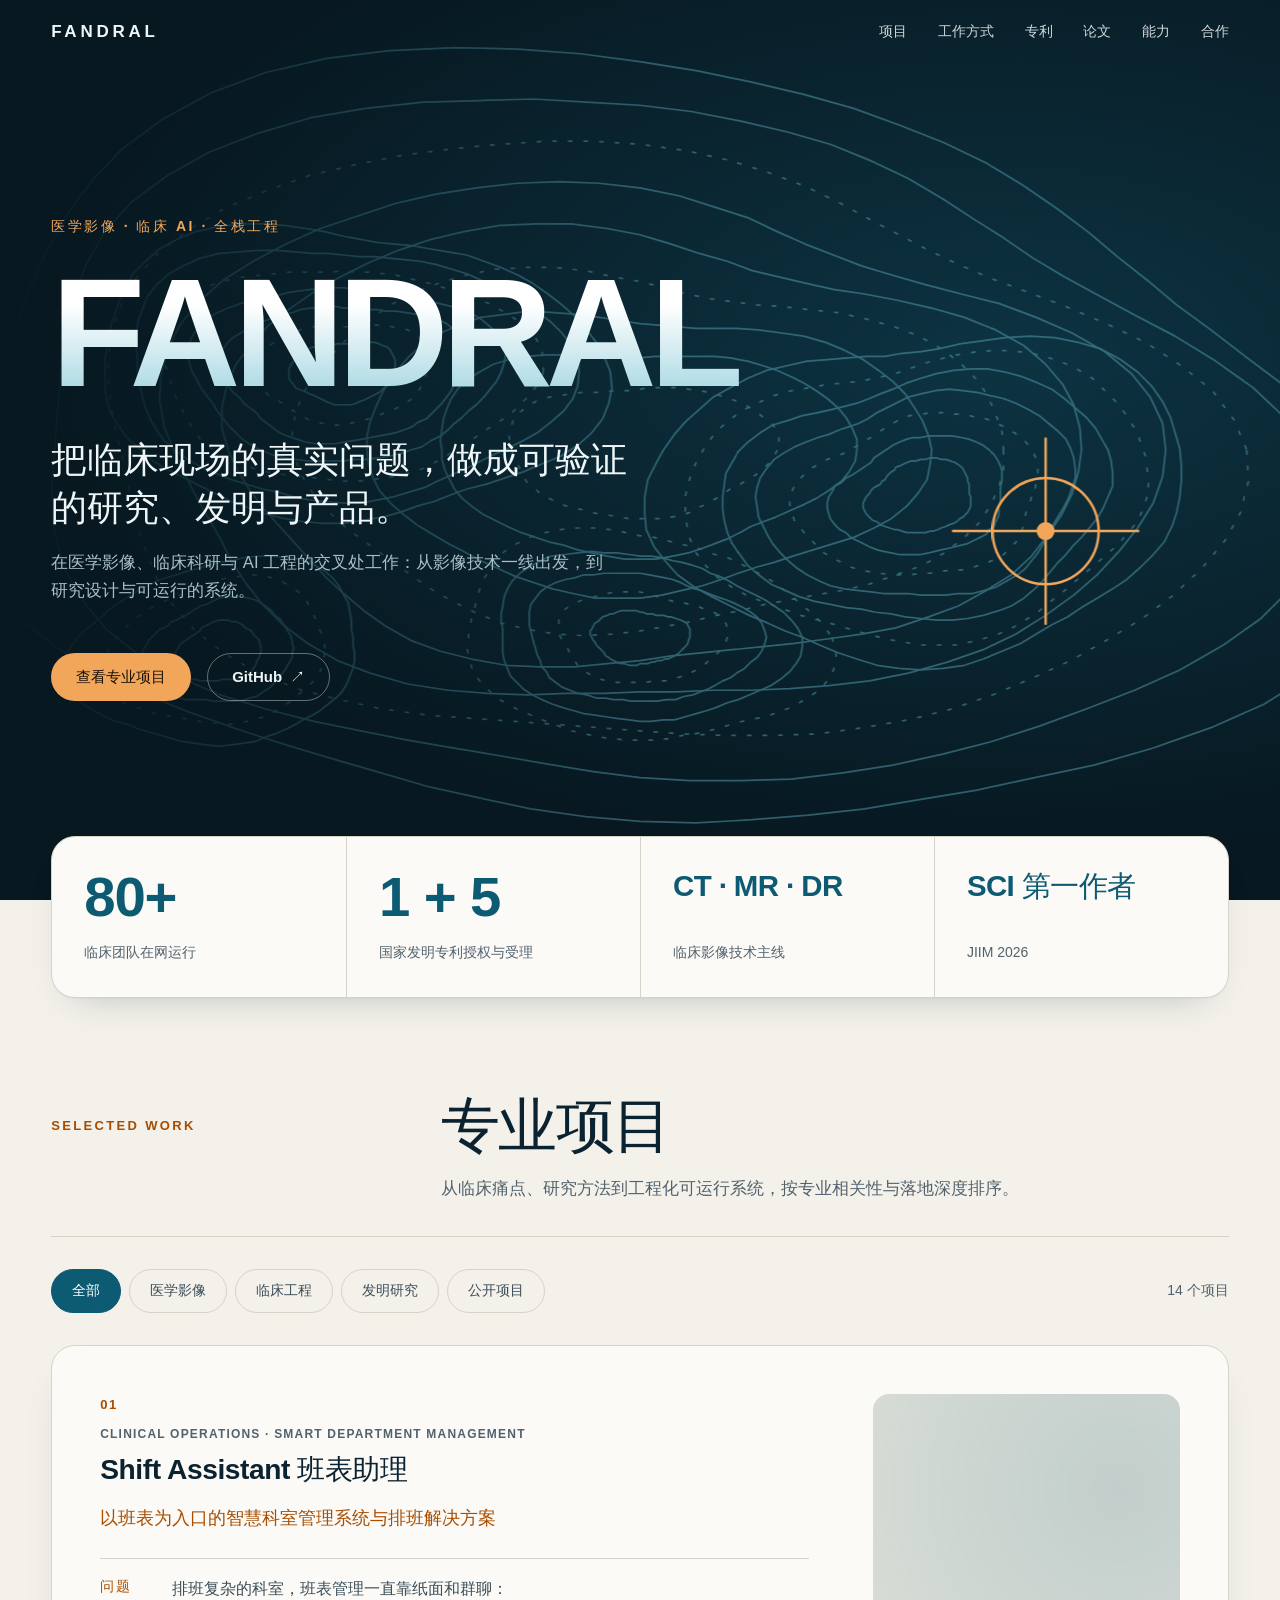
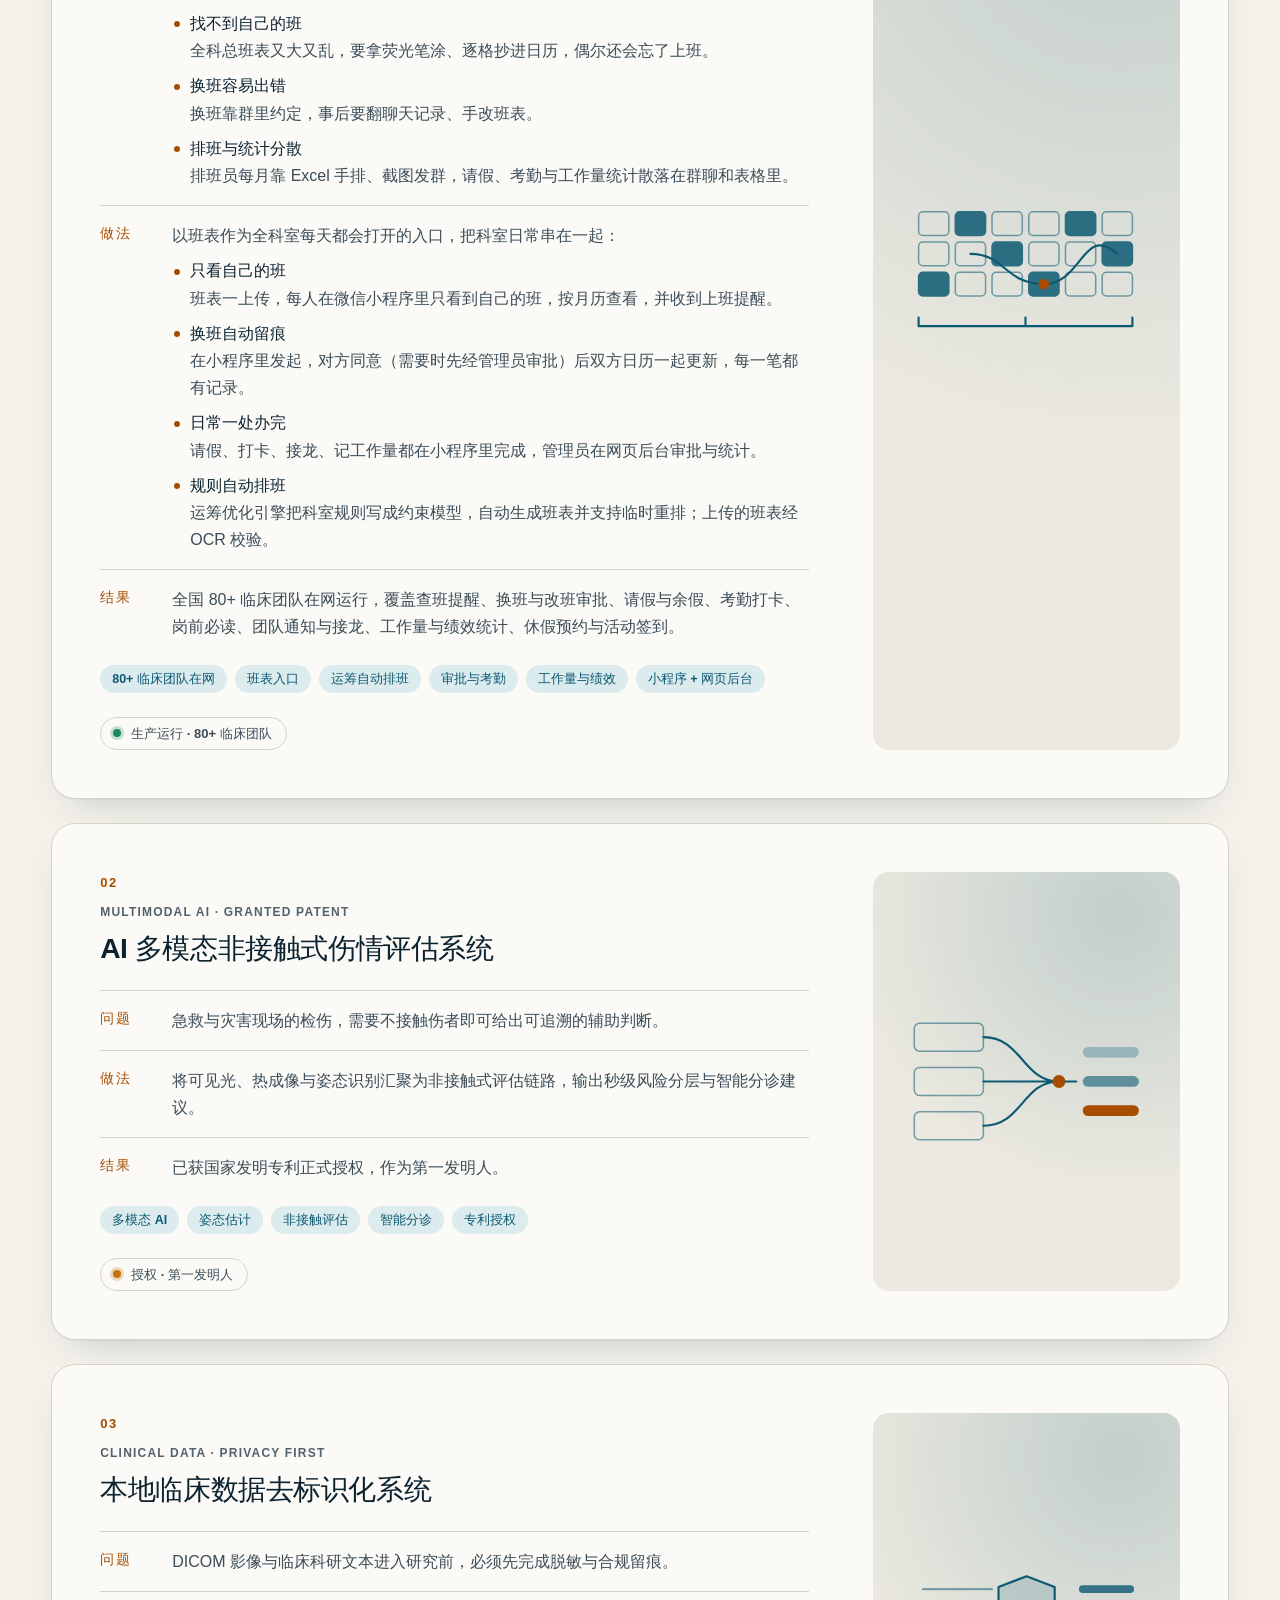
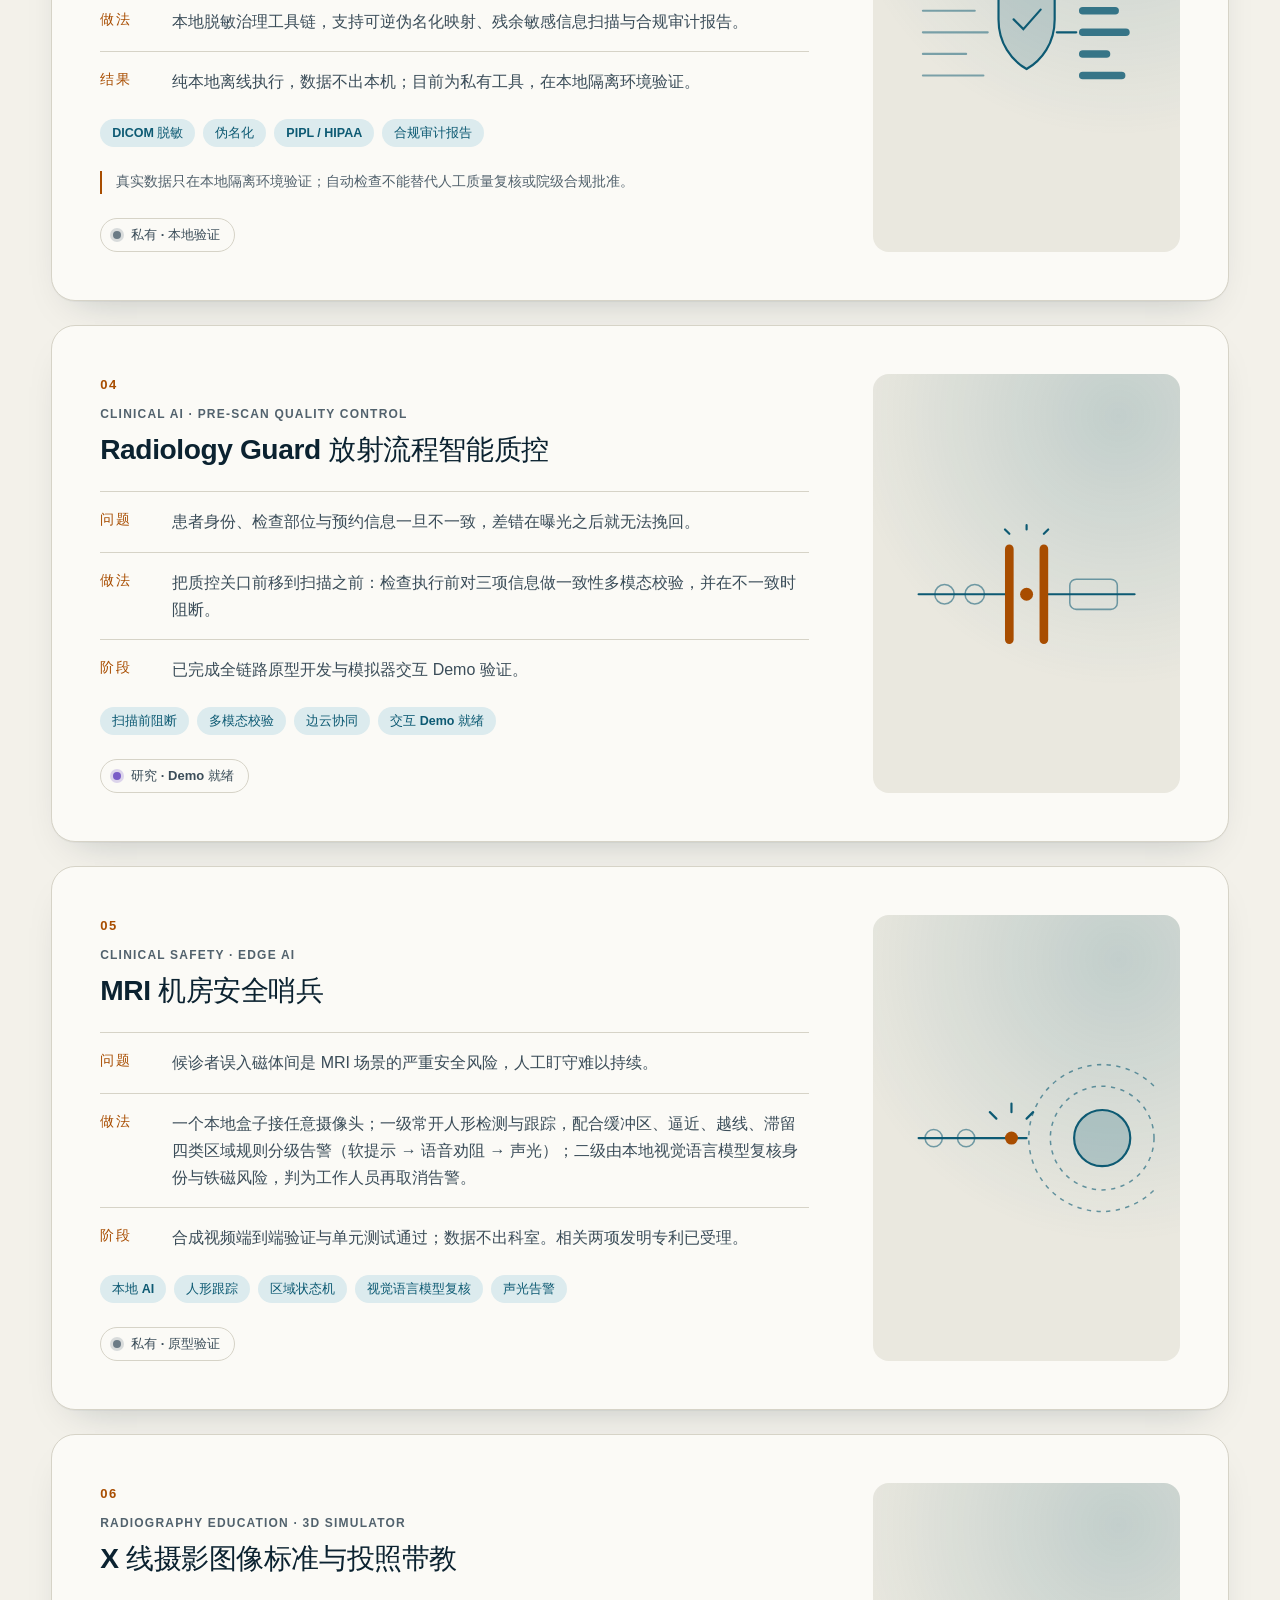
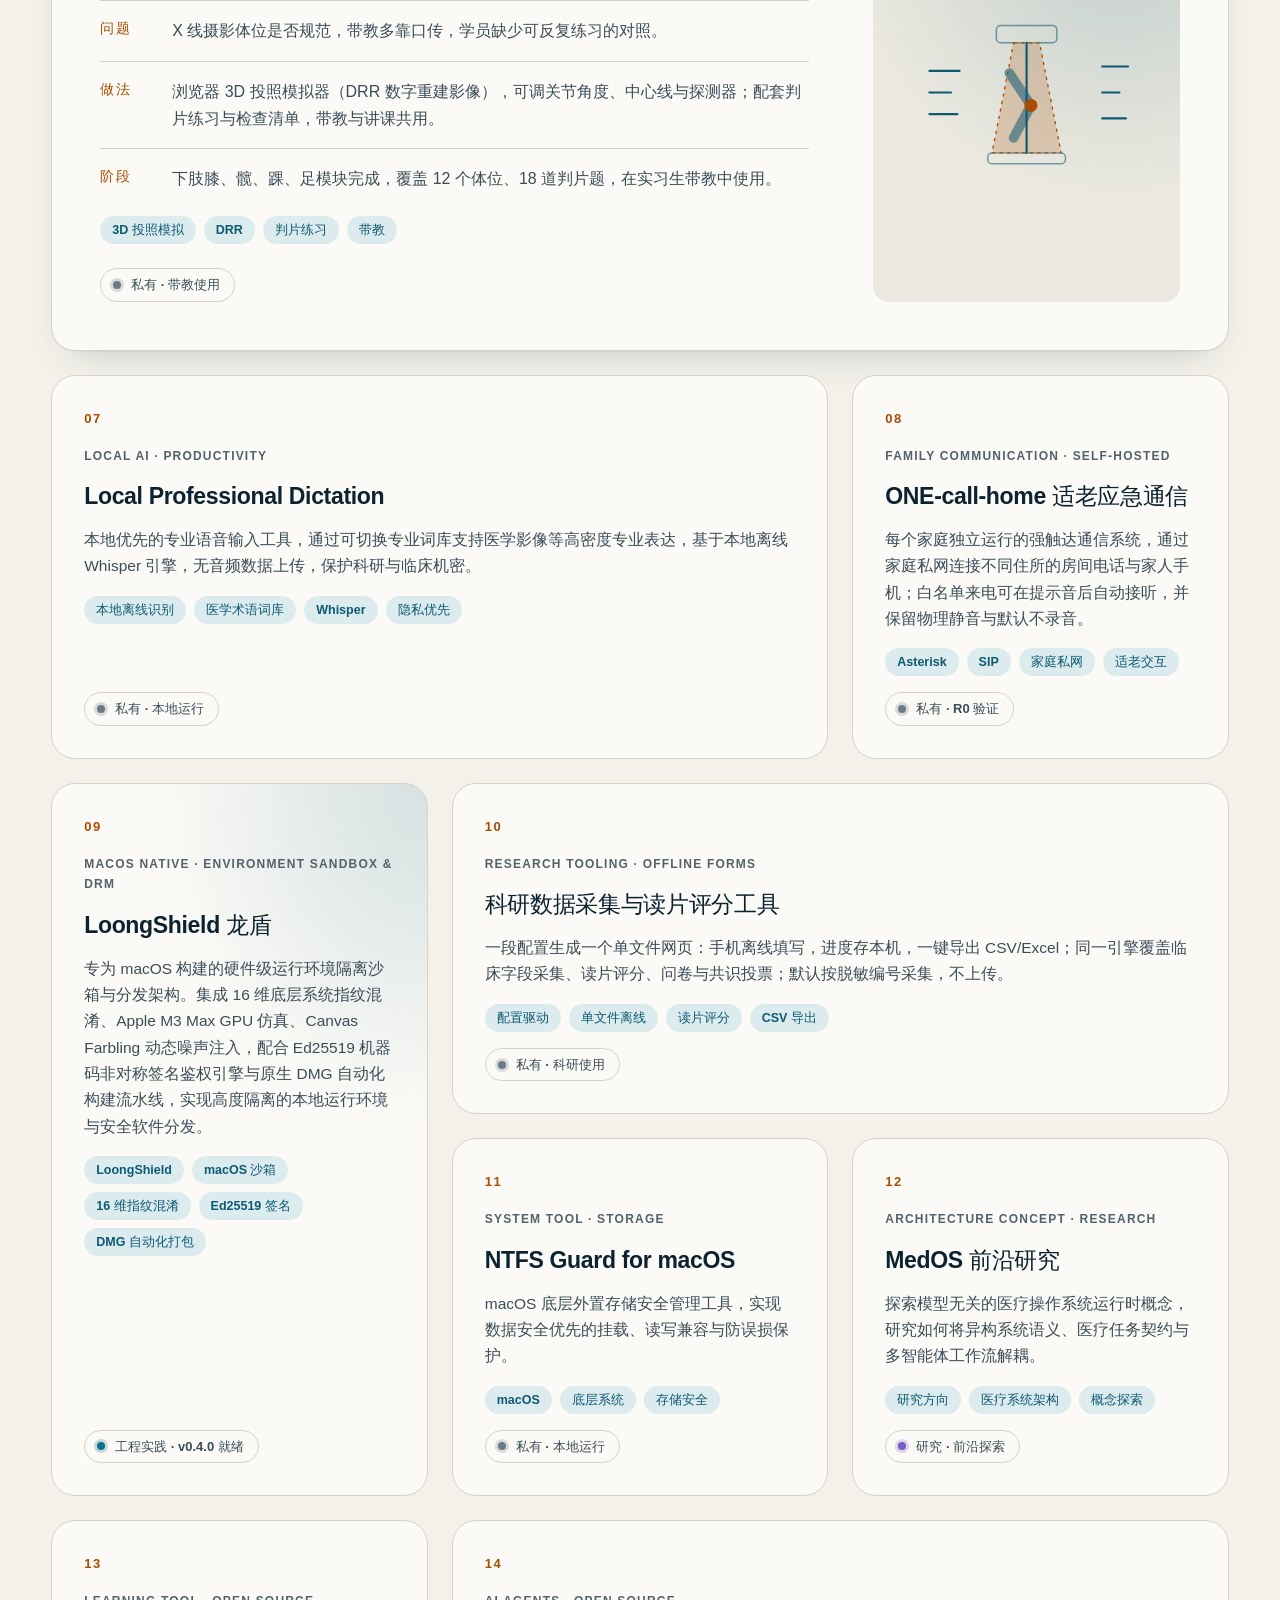
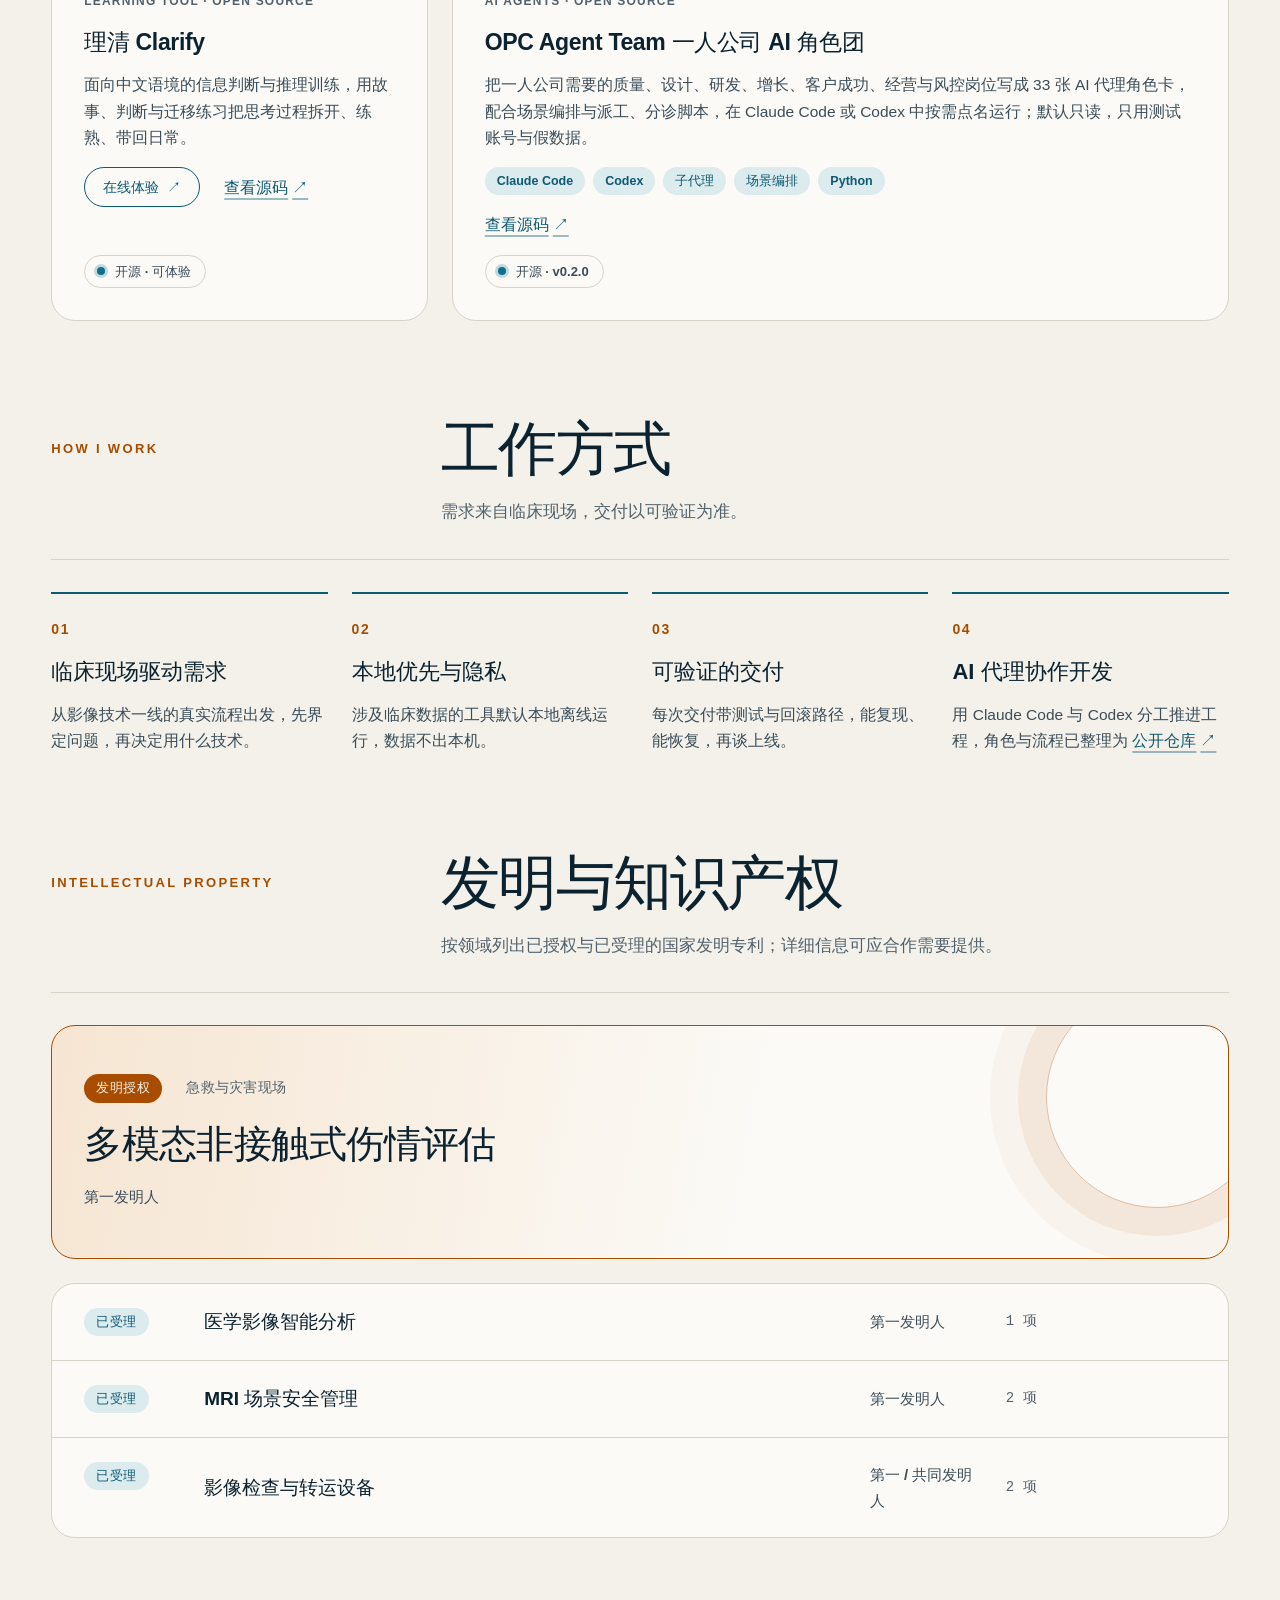
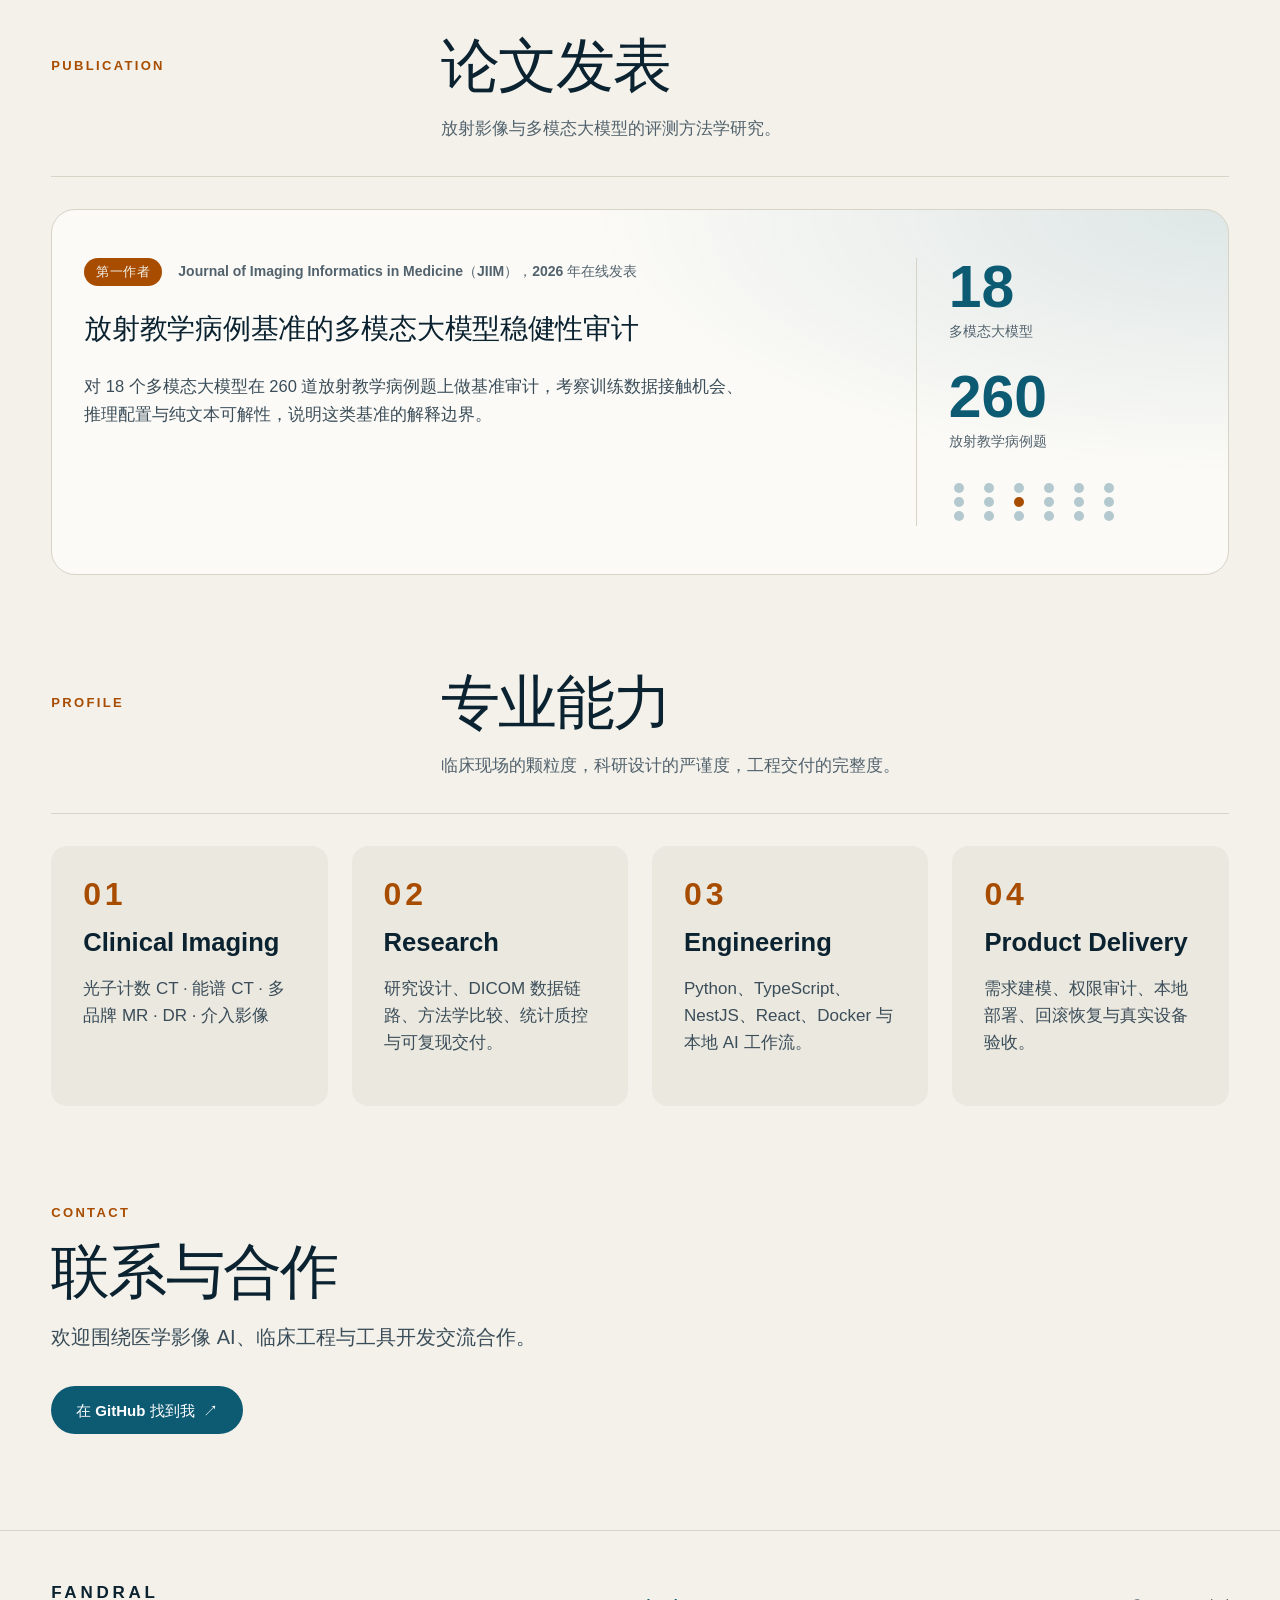
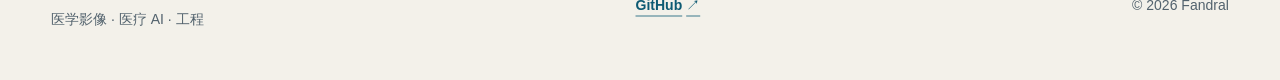
==== index.html @ 005675e4 "班表助理补上找班、换班痛点，问题与做法改为要点 Co-Authored-By: Claude Opus 5.5 <noreply@anthropic.com>" ====
<!doctype html>
<html lang="zh-CN">
  <head>
    <meta charset="UTF-8" />
    <meta name="viewport" content="width=device-width, initial-scale=1.0" />
    <meta
      name="description"
      content="Fandral 的专业履历与项目作品集，聚焦医学影像、医疗 AI、临床科研、发明专利与独立工程。"
    />
    <meta name="color-scheme" content="light dark" />
    <meta name="theme-color" content="#f3f1ea" media="(prefers-color-scheme: light)" />
    <meta name="theme-color" content="#071820" media="(prefers-color-scheme: dark)" />
    <meta property="og:title" content="FANDRAL" />
    <meta
      property="og:description"
      content="医学影像技术、医疗 AI 研究与独立开发实践。"
    />
    <meta property="og:type" content="website" />
    <meta property="og:url" content="https://fandral2008.github.io/" />
    <meta property="og:image" content="https://fandral2008.github.io/assets/og-fandral.png" />
    <meta property="og:image:alt" content="FANDRAL 专业履历，医学影像、医疗 AI 与工程" />
    <meta name="twitter:card" content="summary_large_image" />
    <meta name="twitter:image" content="https://fandral2008.github.io/assets/og-fandral.png" />
    <title>FANDRAL | 医学影像、医疗 AI 与工程</title>
    <link rel="icon" href="./assets/favicon.svg" type="image/svg+xml" />
    <link rel="stylesheet" href="./styles.css?v=20261024-r2" />
    <script src="./script.js?v=20261024-r2" defer></script>
  </head>
  <body>
    <a class="skip-link" href="#main">跳到主要内容</a>

    <header class="site-header" data-header>
      <a class="brand" href="#top" aria-label="返回首页">FANDRAL</a>
      <nav aria-label="主导航">
        <a href="#projects">项目</a>
        <a href="#method">工作方式</a>
        <a href="#patents">专利</a>
        <a href="#papers">论文</a>
        <a href="#profile">能力</a>
        <a href="#contact">合作</a>
      </nav>
    </header>

    <main id="main">
      <section class="hero" id="top" aria-labelledby="hero-title">
        <div class="hero-field" aria-hidden="true">
          <svg viewBox="0 0 1040 600" preserveAspectRatio="xMidYMid slice" focusable="false">
            <g class="contours" fill="none" stroke-linejoin="round">
<path d="M974 300 L989 324 L998 349 L999 375 L991 400 L974 423 L950 444 L920 463 L886 478 L849 491 L811 502 L773 510 L736 518 L700 524 L664 530 L628 534 L592 537 L556 539 L520 538 L485 535 L450 530 L417 523 L385 516 L354 507 L323 498 L293 489 L262 479 L231 468 L201 456 L172 442 L145 426 L123 408 L106 388 L94 366 L88 344 L88 322 L91 300 L97 279 L105 257 L113 237 L122 216 L130 194 L140 172 L152 150 L168 128 L188 107 L214 88 L245 71 L280 58 L319 49 L359 44 L401 42 L442 43 L482 46 L520 51 L557 57 L591 64 L625 72 L657 81 L687 92 L715 103 L742 116 L765 130 L787 145 L807 160 L826 176 L845 191 L864 207 L886 223 L908 240 L932 258 L954 278Z"/>
<path d="M949 300 L957 322 L959 345 L952 367 L938 388 L918 408 L894 425 L866 441 L837 454 L806 466 L776 477 L745 487 L714 495 L682 502 L650 507 L617 511 L584 512 L552 512 L520 510 L489 506 L459 501 L430 496 L400 491 L371 486 L341 480 L311 474 L280 466 L251 457 L223 445 L198 431 L178 415 L163 397 L152 378 L146 358 L143 339 L143 319 L145 300 L146 281 L148 262 L149 242 L152 222 L157 202 L165 181 L177 160 L194 141 L217 124 L244 109 L275 97 L309 87 L344 81 L381 77 L417 76 L452 75 L486 77 L520 79 L553 83 L584 89 L614 96 L642 104 L669 115 L692 126 L714 139 L734 152 L753 164 L772 177 L792 189 L814 201 L838 214 L863 227 L889 243 L913 260 L933 279Z"/>
<path d="M909 300 L910 320 L905 340 L895 358 L880 376 L862 393 L842 408 L819 422 L796 435 L772 446 L746 457 L720 466 L692 473 L663 478 L634 482 L604 483 L576 483 L547 482 L520 480 L493 478 L467 476 L440 474 L412 472 L384 470 L355 466 L327 460 L300 453 L275 443 L253 430 L235 416 L221 400 L211 384 L204 367 L198 350 L194 333 L191 317 L187 300 L183 283 L180 265 L179 247 L181 228 L186 210 L196 191 L211 174 L230 159 L254 145 L280 134 L308 124 L338 117 L368 111 L399 107 L430 104 L460 102 L490 102 L520 104 L549 108 L576 114 L602 122 L626 131 L647 141 L667 152 L686 162 L705 172 L724 181 L745 190 L769 199 L793 208 L819 219 L844 231 L867 246 L887 262 L901 281Z"/>
<path d="M857 300 L855 317 L849 334 L839 350 L827 365 L813 380 L798 393 L780 406 L761 418 L740 428 L717 436 L692 443 L667 448 L641 451 L616 453 L591 454 L567 454 L543 455 L520 455 L497 456 L473 456 L448 457 L422 456 L397 454 L371 450 L347 443 L326 435 L307 424 L291 412 L278 399 L267 385 L258 371 L251 357 L243 343 L235 329 L228 315 L221 300 L215 285 L212 268 L213 252 L217 236 L225 220 L237 205 L253 191 L272 179 L293 168 L315 158 L339 150 L363 142 L389 136 L415 132 L441 129 L468 128 L494 129 L520 132 L545 137 L567 144 L589 151 L608 160 L626 168 L644 175 L662 182 L682 188 L703 194 L726 200 L750 206 L774 215 L797 225 L818 237 L835 251 L847 266 L855 283Z"/>
<path d="M803 300 L801 314 L797 328 L790 342 L781 355 L771 368 L758 380 L742 390 L724 400 L705 407 L684 414 L662 418 L641 421 L619 424 L599 426 L579 428 L559 430 L540 432 L520 435 L499 437 L478 439 L456 439 L434 438 L412 434 L392 429 L373 422 L357 413 L343 403 L330 392 L319 382 L309 371 L299 360 L289 349 L279 338 L270 326 L262 313 L256 300 L252 286 L252 273 L255 259 L261 245 L271 232 L282 220 L296 209 L312 198 L328 189 L346 180 L365 172 L386 165 L407 160 L430 156 L453 155 L476 155 L499 158 L520 162 L540 168 L558 174 L576 179 L592 185 L609 189 L626 193 L644 197 L664 200 L685 204 L707 209 L728 215 L748 223 L766 233 L780 245 L791 258 L798 271 L802 286Z"/>
<path d="M753 300 L753 312 L750 324 L745 335 L738 346 L728 356 L715 366 L701 374 L684 380 L667 386 L650 390 L632 393 L616 396 L600 399 L584 403 L569 406 L553 410 L537 413 L520 416 L502 418 L484 419 L466 418 L448 415 L431 411 L416 405 L402 398 L389 391 L377 383 L366 375 L355 367 L344 359 L333 351 L323 342 L314 332 L306 322 L301 311 L297 300 L297 289 L299 277 L303 266 L309 255 L317 245 L326 235 L336 225 L347 216 L360 207 L375 199 L391 193 L408 188 L427 184 L447 183 L466 183 L485 185 L503 189 L520 192 L536 196 L550 200 L565 203 L580 205 L595 207 L611 208 L629 210 L647 212 L665 216 L683 221 L699 227 L713 235 L725 244 L735 254 L743 265 L748 277 L752 288Z"/>
<path d="M707 300 L706 309 L704 319 L698 328 L691 336 L681 344 L670 350 L657 356 L644 360 L631 364 L618 368 L606 372 L595 375 L583 379 L572 383 L560 387 L547 390 L534 393 L520 395 L506 395 L491 395 L477 392 L464 389 L452 385 L440 381 L429 376 L418 371 L407 365 L397 360 L387 354 L377 348 L368 341 L360 334 L353 326 L349 318 L346 309 L345 300 L345 291 L347 282 L350 274 L354 265 L359 256 L365 248 L372 240 L381 232 L392 225 L404 220 L418 215 L433 213 L449 211 L465 212 L480 213 L494 215 L507 217 L520 219 L532 220 L544 221 L556 222 L569 222 L582 222 L596 223 L611 225 L625 227 L639 231 L651 236 L663 242 L673 249 L682 256 L690 264 L696 273 L701 281 L705 291Z"/>
<path d="M659 300 L658 307 L654 314 L649 320 L641 326 L633 331 L625 335 L616 339 L607 343 L599 346 L591 349 L584 353 L576 357 L568 360 L560 363 L551 366 L541 368 L530 370 L520 370 L510 370 L499 368 L489 366 L480 364 L471 361 L462 359 L453 356 L444 353 L435 349 L427 345 L419 341 L412 336 L406 331 L401 325 L398 319 L395 313 L393 306 L393 300 L392 294 L393 287 L394 280 L396 274 L399 267 L403 261 L409 255 L417 250 L426 245 L436 242 L448 240 L459 239 L471 239 L482 239 L492 240 L502 240 L511 241 L520 241 L529 240 L538 240 L548 240 L558 240 L568 240 L578 241 L589 243 L599 246 L608 249 L617 253 L625 257 L633 262 L640 267 L647 273 L652 279 L656 286 L659 293Z"/>
<path d="M608 300 L606 304 L603 308 L599 312 L594 316 L589 319 L584 322 L579 324 L575 327 L571 330 L567 332 L562 335 L557 337 L552 340 L546 342 L540 343 L533 344 L527 344 L520 344 L513 344 L507 343 L501 342 L494 341 L488 340 L482 338 L476 337 L470 335 L464 332 L459 330 L455 327 L451 323 L447 320 L445 316 L443 312 L441 308 L439 304 L438 300 L437 296 L436 291 L437 287 L438 283 L440 278 L444 275 L449 271 L455 268 L462 266 L469 265 L476 264 L483 263 L490 263 L497 263 L503 262 L508 262 L514 262 L520 261 L526 260 L532 260 L538 260 L545 260 L551 261 L558 262 L564 263 L571 265 L577 267 L583 269 L589 272 L594 275 L599 279 L603 282 L607 286 L609 291 L609 295Z"/>
<path d="M501 250 L502 260 L500 270 L496 280 L489 289 L480 297 L469 304 L457 309 L445 314 L433 318 L421 322 L409 325 L398 329 L388 333 L377 336 L366 340 L355 343 L343 345 L330 347 L317 347 L305 346 L292 344 L280 341 L269 337 L258 333 L248 328 L238 323 L228 318 L218 313 L208 307 L200 300 L192 293 L186 285 L181 277 L178 268 L177 259 L177 250 L177 241 L179 232 L180 223 L183 214 L186 205 L190 196 L195 187 L203 179 L212 171 L223 165 L235 160 L249 157 L264 155 L278 155 L292 156 L306 158 L318 160 L330 163 L341 165 L352 167 L363 168 L374 169 L385 171 L397 173 L409 175 L420 179 L431 183 L442 188 L451 193 L461 200 L470 207 L478 214 L485 222 L492 231 L497 240Z"/>
<path d="M481 250 L480 259 L477 267 L471 275 L463 282 L454 289 L445 294 L435 299 L426 303 L416 308 L408 312 L399 316 L390 320 L382 324 L372 327 L362 330 L352 332 L341 334 L330 334 L319 333 L308 332 L298 330 L288 327 L278 325 L268 322 L258 319 L248 315 L239 311 L230 306 L222 300 L215 294 L210 287 L206 280 L203 273 L201 265 L199 258 L198 250 L198 242 L197 234 L197 226 L198 218 L201 210 L204 202 L210 194 L218 187 L227 182 L238 177 L250 174 L263 173 L275 172 L287 172 L299 173 L310 174 L320 174 L330 175 L340 176 L350 176 L359 177 L369 178 L379 179 L389 181 L399 184 L409 187 L418 191 L427 195 L437 200 L446 205 L454 211 L463 218 L470 225 L476 233 L480 241Z"/>
<path d="M458 250 L455 257 L450 264 L444 270 L438 276 L431 281 L423 286 L417 290 L410 295 L403 299 L397 303 L390 307 L383 311 L375 314 L366 316 L357 318 L348 319 L339 320 L330 320 L321 319 L312 318 L303 317 L294 316 L285 315 L276 313 L267 310 L259 307 L251 303 L244 298 L238 293 L234 287 L230 281 L227 275 L224 269 L221 263 L219 256 L217 250 L215 243 L213 236 L213 229 L214 222 L217 215 L222 208 L228 202 L236 198 L246 194 L256 191 L266 189 L276 188 L286 187 L295 186 L304 186 L313 186 L322 186 L330 185 L338 186 L347 186 L355 187 L364 188 L372 190 L380 192 L389 194 L397 197 L406 199 L415 203 L423 206 L432 211 L440 216 L447 222 L453 228 L457 235 L458 243Z"/>
<path d="M431 250 L428 256 L424 261 L420 266 L415 271 L410 275 L406 279 L401 283 L397 287 L392 291 L386 294 L380 298 L373 300 L367 302 L359 304 L352 305 L345 306 L337 306 L330 307 L323 307 L315 307 L307 307 L299 306 L292 305 L284 303 L277 300 L271 297 L265 293 L261 289 L256 284 L253 280 L249 275 L246 270 L243 266 L239 261 L236 255 L233 250 L231 244 L230 238 L231 232 L233 227 L237 221 L242 216 L249 212 L256 209 L264 206 L272 204 L280 202 L287 201 L295 199 L302 198 L309 197 L316 197 L323 196 L330 196 L337 197 L344 197 L351 198 L358 199 L365 201 L372 202 L379 203 L387 205 L395 207 L403 209 L411 212 L418 216 L424 221 L429 226 L432 232 L434 238 L433 244Z"/>
<path d="M406 250 L404 254 L401 258 L399 262 L396 266 L393 270 L390 273 L387 276 L383 280 L378 282 L374 285 L369 287 L363 289 L358 290 L353 291 L347 292 L342 293 L336 294 L330 295 L324 296 L318 296 L312 296 L306 295 L300 293 L294 291 L289 289 L285 286 L281 283 L277 280 L274 276 L270 273 L266 270 L263 266 L259 263 L256 259 L253 254 L251 250 L250 245 L251 241 L252 236 L255 232 L259 228 L264 225 L269 222 L274 219 L280 217 L286 215 L291 213 L297 212 L302 210 L308 209 L313 209 L319 208 L325 208 L330 209 L335 209 L341 209 L346 210 L352 210 L357 211 L364 211 L370 212 L377 213 L384 214 L390 216 L396 219 L401 223 L405 227 L407 231 L409 236 L409 241 L408 245Z"/>
<path d="M383 250 L382 253 L381 256 L380 259 L378 262 L376 264 L374 267 L371 269 L368 271 L364 273 L361 275 L357 276 L354 277 L350 279 L346 280 L342 281 L338 282 L334 283 L330 284 L326 284 L321 284 L317 283 L312 282 L308 281 L305 279 L301 277 L298 275 L295 273 L292 271 L289 269 L286 267 L282 265 L279 262 L277 260 L274 257 L273 253 L272 250 L272 247 L273 243 L275 240 L278 237 L281 235 L284 232 L287 230 L291 228 L294 226 L298 225 L302 223 L306 222 L310 221 L314 221 L318 221 L322 221 L326 221 L330 221 L334 221 L338 221 L342 221 L346 220 L351 220 L356 220 L361 221 L366 222 L371 223 L375 225 L378 227 L381 230 L383 233 L384 237 L385 240 L385 244 L384 247Z"/>
<path d="M363 250 L362 252 L362 254 L361 256 L360 257 L358 259 L356 260 L355 261 L353 263 L351 264 L349 265 L347 266 L345 267 L343 268 L340 269 L338 270 L335 271 L333 271 L330 271 L327 271 L324 271 L322 270 L319 269 L317 268 L315 267 L313 266 L311 265 L308 264 L306 263 L304 262 L301 261 L299 260 L298 258 L296 256 L295 254 L295 252 L295 250 L295 248 L296 246 L297 244 L299 242 L300 241 L302 239 L304 238 L306 237 L308 235 L310 234 L313 234 L315 233 L318 233 L321 233 L323 233 L325 232 L328 232 L330 232 L332 232 L335 231 L338 231 L341 231 L344 230 L347 231 L350 231 L353 232 L355 233 L358 234 L360 236 L361 238 L362 240 L363 242 L363 244 L363 246 L363 248Z"/>
<path d="M866 330 L864 340 L861 349 L856 359 L849 367 L841 375 L832 383 L823 389 L813 395 L803 401 L794 407 L784 412 L774 418 L764 424 L752 429 L740 434 L728 438 L714 440 L700 441 L686 440 L672 438 L659 434 L647 430 L635 425 L624 420 L613 416 L602 411 L590 406 L578 400 L566 394 L555 388 L544 380 L536 371 L529 362 L524 351 L523 341 L523 330 L525 319 L530 309 L535 300 L542 290 L549 282 L558 274 L567 266 L578 260 L589 254 L601 249 L614 246 L627 243 L640 242 L653 241 L665 240 L677 240 L688 238 L700 237 L712 235 L725 232 L739 230 L754 228 L770 227 L786 228 L801 231 L815 235 L828 242 L839 250 L848 259 L855 269 L860 279 L863 289 L866 299 L867 310 L867 320Z"/>
<path d="M845 330 L842 339 L838 347 L832 354 L826 361 L818 368 L811 374 L804 380 L797 386 L790 392 L782 398 L775 404 L767 409 L757 415 L747 419 L736 422 L724 425 L712 425 L700 425 L688 423 L677 421 L666 418 L655 415 L645 412 L634 409 L623 406 L612 402 L601 398 L590 394 L579 388 L570 382 L562 374 L556 366 L552 357 L550 348 L549 339 L549 330 L551 321 L554 312 L558 304 L563 296 L569 288 L577 281 L585 275 L595 270 L606 265 L617 262 L629 260 L640 258 L650 257 L661 256 L670 254 L680 252 L690 249 L700 245 L711 242 L723 239 L736 237 L750 236 L763 237 L776 239 L789 243 L800 248 L810 254 L818 262 L826 270 L832 278 L837 286 L841 295 L844 304 L845 312 L846 321Z"/>
<path d="M820 330 L817 337 L813 344 L808 350 L803 356 L798 361 L793 367 L788 372 L783 378 L778 384 L773 389 L766 395 L758 400 L750 403 L740 406 L730 408 L720 409 L710 409 L700 408 L690 407 L681 405 L671 404 L662 402 L652 401 L642 399 L632 397 L622 394 L613 390 L604 386 L596 380 L589 374 L584 367 L579 360 L576 353 L574 345 L573 338 L573 330 L574 322 L575 315 L579 308 L583 301 L589 295 L597 289 L605 284 L615 281 L624 278 L634 276 L643 274 L651 272 L659 270 L667 267 L674 264 L682 261 L691 257 L700 254 L710 251 L721 249 L732 248 L743 248 L754 250 L765 253 L775 257 L784 261 L792 267 L799 273 L806 279 L812 286 L816 293 L820 300 L822 307 L823 315 L823 323Z"/>
<path d="M795 330 L792 336 L789 341 L786 346 L783 351 L780 356 L778 361 L775 366 L771 371 L767 376 L762 380 L755 384 L748 388 L741 390 L733 392 L724 392 L716 393 L708 393 L700 393 L692 392 L684 392 L676 392 L668 391 L659 390 L651 389 L642 387 L635 384 L627 380 L621 376 L615 371 L610 366 L605 360 L602 355 L599 349 L596 343 L595 336 L594 330 L595 324 L597 318 L601 312 L606 306 L612 302 L619 298 L626 295 L634 292 L641 290 L648 287 L654 285 L660 283 L666 280 L672 276 L678 273 L684 270 L692 266 L700 264 L709 262 L718 261 L727 262 L736 263 L744 265 L753 267 L761 270 L769 274 L776 278 L782 283 L788 288 L793 293 L796 299 L798 305 L799 312 L799 318 L797 324Z"/>
<path d="M771 330 L770 334 L768 338 L767 342 L766 347 L765 351 L763 355 L761 359 L757 363 L753 367 L748 370 L743 372 L737 374 L731 376 L725 377 L719 377 L712 378 L706 379 L700 379 L694 380 L687 380 L681 380 L674 379 L667 378 L661 377 L655 375 L649 372 L643 369 L638 366 L634 362 L630 358 L626 354 L622 349 L619 345 L617 340 L616 335 L616 330 L618 325 L621 320 L625 316 L629 312 L635 309 L640 306 L646 304 L651 302 L655 299 L660 297 L664 294 L668 292 L672 289 L677 286 L682 283 L687 280 L693 278 L700 277 L707 276 L714 276 L721 277 L728 277 L735 279 L742 280 L748 283 L754 285 L760 289 L765 292 L769 297 L772 301 L774 306 L775 311 L775 316 L774 321 L773 326Z"/>
<path d="M751 330 L751 333 L750 336 L750 339 L750 342 L748 346 L747 349 L744 351 L742 354 L738 356 L734 358 L730 360 L726 361 L722 362 L718 363 L713 364 L709 365 L705 366 L700 367 L695 367 L690 367 L686 367 L681 366 L676 365 L672 364 L667 362 L663 360 L659 358 L655 356 L652 353 L648 351 L645 348 L642 344 L641 341 L640 337 L640 334 L641 330 L643 327 L645 323 L649 321 L652 318 L656 316 L659 314 L662 312 L665 310 L668 308 L670 305 L673 303 L676 301 L679 299 L682 297 L686 295 L691 293 L695 292 L700 292 L705 291 L710 291 L715 291 L720 291 L726 292 L731 293 L736 295 L740 297 L744 300 L747 303 L749 306 L751 310 L752 313 L752 317 L752 320 L751 324 L751 327Z"/>
<path d="M732 330 L732 332 L732 334 L732 336 L731 338 L730 340 L729 341 L727 343 L725 344 L723 346 L721 347 L718 348 L716 349 L713 350 L711 351 L708 352 L706 352 L703 353 L700 353 L697 353 L694 353 L691 353 L688 352 L685 351 L683 351 L680 350 L677 349 L674 348 L672 346 L669 345 L667 343 L665 341 L664 339 L663 337 L663 334 L664 332 L665 330 L667 328 L668 326 L670 324 L672 323 L674 322 L675 320 L677 319 L678 317 L679 316 L681 314 L683 313 L684 311 L687 310 L689 309 L691 308 L694 307 L697 307 L700 306 L703 306 L706 305 L710 305 L713 306 L716 306 L719 307 L722 308 L725 310 L727 312 L728 314 L729 316 L730 318 L730 320 L731 322 L731 324 L731 326 L731 328Z"/>
<path d="M643 420 L645 427 L646 434 L644 441 L640 448 L635 454 L627 459 L619 464 L609 468 L600 471 L590 473 L581 475 L572 478 L564 480 L555 482 L547 483 L538 485 L529 486 L520 486 L511 486 L502 485 L493 484 L485 482 L476 480 L468 477 L460 474 L453 471 L445 468 L437 464 L430 460 L424 455 L419 450 L414 444 L412 439 L410 432 L409 426 L410 420 L411 414 L412 408 L414 402 L415 396 L417 390 L420 383 L423 377 L428 371 L433 365 L441 360 L449 356 L459 353 L469 351 L480 350 L491 350 L501 351 L511 353 L520 355 L529 356 L537 358 L545 360 L553 362 L561 364 L568 367 L576 369 L583 372 L590 376 L596 379 L603 383 L609 387 L615 392 L621 397 L627 402 L633 407 L638 413Z"/>
<path d="M624 420 L624 426 L623 432 L620 437 L616 442 L610 447 L604 451 L597 454 L590 457 L583 460 L576 462 L569 465 L563 467 L556 469 L549 471 L542 473 L535 473 L527 474 L520 474 L513 473 L505 472 L498 471 L491 470 L484 469 L477 467 L470 465 L464 463 L457 460 L451 457 L445 453 L441 449 L437 445 L435 440 L433 435 L432 430 L432 425 L432 420 L432 415 L431 410 L431 405 L432 400 L433 394 L435 389 L438 384 L443 379 L449 375 L456 371 L463 368 L472 367 L480 366 L489 365 L497 366 L505 366 L513 367 L520 368 L527 368 L534 369 L541 371 L547 372 L554 374 L560 376 L565 379 L571 381 L577 384 L582 387 L588 390 L594 393 L600 396 L606 400 L612 404 L617 409 L621 414Z"/>
<path d="M601 420 L600 424 L598 429 L595 433 L591 436 L587 440 L582 443 L578 446 L573 448 L568 451 L564 453 L559 455 L554 457 L548 458 L543 460 L537 460 L531 461 L526 461 L520 461 L514 461 L509 460 L503 460 L498 459 L492 459 L486 457 L480 456 L475 454 L470 452 L466 449 L462 446 L460 442 L457 439 L456 435 L454 431 L453 427 L452 424 L451 420 L450 416 L449 412 L449 408 L449 404 L450 399 L453 395 L456 391 L460 388 L466 385 L472 383 L478 382 L484 380 L490 380 L497 379 L503 379 L509 379 L514 379 L520 379 L526 380 L531 381 L536 382 L541 383 L546 385 L550 387 L555 389 L559 390 L564 392 L569 394 L575 396 L580 398 L586 401 L591 404 L595 407 L598 411 L600 416Z"/>
<path d="M576 420 L575 423 L573 426 L571 429 L569 431 L566 434 L563 436 L561 438 L558 440 L554 442 L551 444 L547 445 L544 446 L540 447 L536 448 L532 448 L528 448 L524 449 L520 449 L516 449 L512 449 L508 449 L504 449 L499 448 L495 447 L491 446 L488 444 L485 442 L482 440 L480 438 L478 435 L477 433 L475 430 L474 428 L472 425 L471 423 L469 420 L468 417 L468 414 L468 411 L468 408 L470 405 L472 402 L475 400 L479 398 L483 396 L487 395 L491 394 L495 393 L499 392 L504 391 L508 391 L512 391 L516 391 L520 391 L524 392 L528 393 L531 394 L534 395 L538 396 L541 397 L545 398 L548 398 L552 399 L557 400 L561 402 L565 403 L569 405 L572 408 L575 411 L576 414 L577 417Z"/>
<path d="M552 420 L551 422 L551 423 L550 425 L548 427 L547 428 L546 429 L544 431 L542 432 L540 433 L538 434 L536 434 L534 435 L531 435 L529 436 L527 436 L525 437 L522 437 L520 437 L518 438 L515 438 L513 438 L510 437 L508 437 L505 436 L503 435 L501 434 L500 433 L498 432 L497 430 L496 429 L495 428 L493 426 L492 425 L491 423 L490 422 L489 420 L488 418 L488 416 L489 415 L490 413 L491 411 L493 410 L494 409 L496 407 L499 406 L501 405 L503 405 L505 404 L508 403 L510 403 L513 403 L515 403 L518 403 L520 404 L522 404 L524 405 L526 405 L528 405 L530 406 L533 406 L535 406 L538 407 L540 407 L543 408 L546 409 L548 410 L550 411 L551 413 L552 415 L552 416 L552 418Z"/>
<path d="M337 430 L337 435 L336 440 L334 445 L332 450 L329 455 L325 459 L320 463 L315 467 L310 470 L304 473 L299 476 L293 479 L286 482 L280 484 L273 487 L265 488 L258 489 L250 490 L242 489 L235 488 L227 487 L220 485 L213 483 L206 481 L199 479 L192 476 L184 474 L177 471 L170 467 L163 463 L158 459 L153 453 L151 448 L150 442 L151 436 L153 430 L156 425 L160 419 L165 415 L170 411 L175 407 L179 403 L184 399 L189 396 L194 393 L199 389 L205 387 L210 384 L216 382 L223 380 L229 378 L236 376 L243 374 L250 372 L258 371 L266 369 L275 368 L284 368 L293 369 L302 370 L310 373 L317 377 L323 382 L327 387 L330 393 L333 398 L334 404 L335 409 L335 415 L336 420 L336 425Z"/>
<path d="M318 430 L317 434 L316 438 L315 442 L312 445 L310 449 L306 452 L303 455 L300 458 L296 461 L292 464 L288 466 L284 469 L279 471 L273 473 L268 474 L262 475 L256 476 L250 475 L244 475 L238 474 L233 473 L227 472 L221 471 L215 470 L209 469 L203 467 L197 465 L191 463 L186 460 L182 456 L178 452 L176 448 L175 443 L175 439 L177 434 L178 430 L181 426 L183 422 L186 419 L189 415 L192 412 L195 409 L199 406 L203 404 L207 401 L211 399 L215 397 L220 395 L224 393 L229 392 L234 390 L239 387 L244 385 L250 383 L256 382 L263 381 L270 380 L277 380 L284 382 L290 384 L295 387 L300 390 L304 394 L307 398 L309 402 L311 406 L313 410 L314 414 L316 418 L317 422 L318 426Z"/>
<path d="M297 430 L297 433 L296 435 L294 438 L293 440 L291 443 L289 445 L287 447 L285 450 L283 452 L280 454 L277 456 L274 458 L270 459 L267 460 L262 461 L258 461 L254 461 L250 461 L246 461 L242 460 L238 460 L234 460 L229 460 L225 459 L220 458 L216 457 L212 456 L208 454 L205 451 L202 448 L201 445 L200 442 L199 439 L200 436 L200 433 L201 430 L202 427 L204 425 L205 422 L207 420 L210 417 L212 415 L215 414 L218 412 L220 410 L223 409 L226 407 L229 406 L232 404 L235 402 L238 400 L242 399 L246 397 L250 395 L255 394 L260 394 L264 394 L269 395 L273 396 L277 398 L281 401 L284 403 L286 406 L289 408 L291 411 L293 414 L294 416 L296 419 L297 422 L297 424 L298 427Z"/>
<path d="M277 430 L276 432 L276 433 L275 434 L274 436 L274 437 L273 439 L272 440 L271 442 L269 443 L268 444 L266 445 L264 446 L262 447 L259 447 L257 447 L255 447 L252 447 L250 448 L248 448 L245 448 L243 448 L240 448 L238 448 L235 447 L232 447 L230 446 L228 445 L226 443 L224 442 L223 440 L223 439 L222 437 L222 435 L222 433 L222 432 L222 430 L223 428 L224 427 L225 425 L226 424 L227 423 L229 422 L230 421 L232 420 L233 419 L235 418 L236 417 L238 416 L239 414 L241 413 L243 412 L245 411 L247 410 L250 409 L253 409 L256 409 L258 410 L261 410 L263 411 L265 412 L267 414 L269 415 L271 416 L272 418 L273 419 L275 421 L276 422 L276 424 L277 425 L277 427 L277 428Z"/>
            </g>
            <g class="reticle" fill="none">
              <circle cx="780" cy="352" r="34"/><circle cx="780" cy="352" r="5" class="dot"/>
              <path d="M720 352h120M780 292v120"/>
            </g>
          </svg>
        </div>
        <div class="hero-copy">
          <p class="hero-kicker">医学影像 · 临床 AI · 全栈工程</p>
          <h1 id="hero-title">FANDRAL</h1>
          <p class="hero-lead">把临床现场的真实问题，做成可验证的研究、发明与产品。</p>
          <p class="hero-summary">
            在医学影像、临床科研与 AI 工程的交叉处工作：从影像技术一线出发，到研究设计与可运行的系统。
          </p>
          <div class="hero-actions">
            <a class="button button-primary" href="#projects">查看专业项目</a>
            <a class="button button-ghost" href="https://github.com/fandral2008" target="_blank" rel="noreferrer">GitHub <span aria-hidden="true">↗</span></a>
          </div>
        </div>
        <p class="hero-note">BEIJING · CLINICAL IMAGING / APPLIED AI</p>
      </section>

      <section class="facts" aria-label="履历摘要">
        <div>
          <strong class="num">80+</strong>
          <span>临床团队在网运行</span>
        </div>
        <div>
          <strong class="num">1 + 5</strong>
          <span>国家发明专利授权与受理</span>
        </div>
        <div>
          <strong>CT · MR · DR</strong>
          <span>临床影像技术主线</span>
        </div>
        <div>
          <strong>SCI 第一作者</strong>
          <span>JIIM 2026</span>
        </div>
      </section>

      <section class="projects section" id="projects" aria-labelledby="projects-title">
        <div class="section-intro">
          <p class="eyebrow">Selected Work</p>
          <div>
            <h2 id="projects-title">专业项目</h2>
            <p>从临床痛点、研究方法到工程化可运行系统，按专业相关性与落地深度排序。</p>
          </div>
        </div>

        <div class="filters" role="group" aria-label="筛选项目">
          <button class="filter is-active" type="button" data-filter="all" aria-pressed="true">全部</button>
          <button class="filter" type="button" data-filter="medical" aria-pressed="false">医学影像</button>
          <button class="filter" type="button" data-filter="clinical" aria-pressed="false">临床工程</button>
          <button class="filter" type="button" data-filter="invention" aria-pressed="false">发明研究</button>
          <button class="filter" type="button" data-filter="open" aria-pressed="false">公开项目</button>
          <span id="project-count" aria-live="polite">14 个项目</span>
        </div>

        <div class="case-list">
          <article class="project case" data-category="medical clinical">
            <div class="case-head">
              <span class="project-index">01</span>
              <p class="project-type">Clinical Operations · Smart Department Management</p>
              <h3>Shift Assistant 班表助理</h3>
              <p class="case-lead">以班表为入口的智慧科室管理系统与排班解决方案</p>
            </div>
            <div class="case-body">
              <dl class="case-steps">
                <div><dt>问题</dt><dd>排班复杂的科室，班表管理一直靠纸面和群聊：
                  <ul class="case-points">
                    <li><strong>找不到自己的班</strong>全科总班表又大又乱，要拿荧光笔涂、逐格抄进日历，偶尔还会忘了上班。</li>
                    <li><strong>换班容易出错</strong>换班靠群里约定，事后要翻聊天记录、手改班表。</li>
                    <li><strong>排班与统计分散</strong>排班员每月靠 Excel 手排、截图发群，请假、考勤与工作量统计散落在群聊和表格里。</li>
                  </ul>
                </dd></div>
                <div><dt>做法</dt><dd>以班表作为全科室每天都会打开的入口，把科室日常串在一起：
                  <ul class="case-points">
                    <li><strong>只看自己的班</strong>班表一上传，每人在微信小程序里只看到自己的班，按月历查看，并收到上班提醒。</li>
                    <li><strong>换班自动留痕</strong>在小程序里发起，对方同意（需要时先经管理员审批）后双方日历一起更新，每一笔都有记录。</li>
                    <li><strong>日常一处办完</strong>请假、打卡、接龙、记工作量都在小程序里完成，管理员在网页后台审批与统计。</li>
                    <li><strong>规则自动排班</strong>运筹优化引擎把科室规则写成约束模型，自动生成班表并支持临时重排；上传的班表经 OCR 校验。</li>
                  </ul>
                </dd></div>
                <div><dt>结果</dt><dd>全国 80+ 临床团队在网运行，覆盖查班提醒、换班与改班审批、请假与余假、考勤打卡、岗前必读、团队通知与接龙、工作量与绩效统计、休假预约与活动签到。</dd></div>
              </dl>
              <ul class="project-tags" aria-label="技术标签">
                <li>80+ 临床团队在网</li><li>班表入口</li><li>运筹自动排班</li><li>审批与考勤</li><li>工作量与绩效</li><li>小程序 + 网页后台</li>
              </ul>
            </div>
            <svg class="case-art" viewBox="0 0 240 160" aria-hidden="true" focusable="false">
              <g class="art-grid">
                <rect x="20" y="24" width="28" height="22" rx="4"/><rect x="54" y="24" width="28" height="22" rx="4" class="on"/><rect x="88" y="24" width="28" height="22" rx="4"/><rect x="122" y="24" width="28" height="22" rx="4"/><rect x="156" y="24" width="28" height="22" rx="4" class="on"/><rect x="190" y="24" width="28" height="22" rx="4"/>
                <rect x="20" y="52" width="28" height="22" rx="4"/><rect x="54" y="52" width="28" height="22" rx="4"/><rect x="88" y="52" width="28" height="22" rx="4" class="on"/><rect x="122" y="52" width="28" height="22" rx="4"/><rect x="156" y="52" width="28" height="22" rx="4"/><rect x="190" y="52" width="28" height="22" rx="4" class="on"/>
                <rect x="20" y="80" width="28" height="22" rx="4" class="on"/><rect x="54" y="80" width="28" height="22" rx="4"/><rect x="88" y="80" width="28" height="22" rx="4"/><rect x="122" y="80" width="28" height="22" rx="4" class="on"/><rect x="156" y="80" width="28" height="22" rx="4"/><rect x="190" y="80" width="28" height="22" rx="4"/>
              </g>
              <path class="art-line" d="M68 63C100 63 100 91 136 91S172 35 204 63" />
              <circle class="art-dot" cx="136" cy="91" r="5"/>
              <path class="art-line" d="M20 130h198M20 130v-8M119 130v-8M218 130v-8"/>
            </svg>
            <p class="project-status status-live">生产运行 · 80+ 临床团队</p>
          </article>

          <article class="project case" data-category="medical clinical invention">
            <div class="case-head">
              <span class="project-index">02</span>
              <p class="project-type">Multimodal AI · Granted Patent</p>
              <h3>AI 多模态非接触式伤情评估系统</h3>
            </div>
            <div class="case-body">
              <dl class="case-steps">
                <div><dt>问题</dt><dd>急救与灾害现场的检伤，需要不接触伤者即可给出可追溯的辅助判断。</dd></div>
                <div><dt>做法</dt><dd>将可见光、热成像与姿态识别汇聚为非接触式评估链路，输出秒级风险分层与智能分诊建议。</dd></div>
                <div><dt>结果</dt><dd>已获国家发明专利正式授权，作为第一发明人。</dd></div>
              </dl>
              <ul class="project-tags" aria-label="技术标签">
                <li>多模态 AI</li><li>姿态估计</li><li>非接触评估</li><li>智能分诊</li><li>专利授权</li>
              </ul>
            </div>
            <svg class="case-art" viewBox="0 0 240 160" aria-hidden="true" focusable="false">
              <g class="art-box"><rect x="16" y="26" width="64" height="26" rx="5"/><rect x="16" y="67" width="64" height="26" rx="5"/><rect x="16" y="108" width="64" height="26" rx="5"/></g>
              <path class="art-line" d="M80 39C116 39 116 80 150 80M80 80H150M80 121C116 121 116 80 150 80"/>
              <circle class="art-dot" cx="150" cy="80" r="6"/>
              <g class="art-bars"><rect x="172" y="48" width="52" height="10" rx="5" class="lo"/><rect x="172" y="75" width="52" height="10" rx="5" class="mid"/><rect x="172" y="102" width="52" height="10" rx="5" class="hi"/></g>
              <path class="art-line" d="M156 80h10"/>
            </svg>
            <p class="project-status status-patent">授权 · 第一发明人</p>
          </article>

          <article class="project case" data-category="medical clinical">
            <div class="case-head">
              <span class="project-index">03</span>
              <p class="project-type">Clinical Data · Privacy First</p>
              <h3>本地临床数据去标识化系统</h3>
            </div>
            <div class="case-body">
              <dl class="case-steps">
                <div><dt>问题</dt><dd>DICOM 影像与临床科研文本进入研究前，必须先完成脱敏与合规留痕。</dd></div>
                <div><dt>做法</dt><dd>本地脱敏治理工具链，支持可逆伪名化映射、残余敏感信息扫描与合规审计报告。</dd></div>
                <div><dt>结果</dt><dd>纯本地离线执行，数据不出本机；目前为私有工具，在本地隔离环境验证。</dd></div>
              </dl>
              <ul class="project-tags" aria-label="技术标签">
                <li>DICOM 脱敏</li><li>伪名化</li><li>PIPL / HIPAA</li><li>合规审计报告</li>
              </ul>
              <p class="project-boundary">真实数据只在本地隔离环境验证；自动检查不能替代人工质量复核或院级合规批准。</p>
            </div>
            <svg class="case-art" viewBox="0 0 240 160" aria-hidden="true" focusable="false">
              <g class="art-lines"><path d="M24 40h64M24 60h48M24 80h60M24 100h40M24 120h56"/></g>
              <path class="art-shield" d="M120 28l26 10v30c0 22-12 38-26 46-14-8-26-24-26-46V38z"/>
              <path class="art-line" d="M108 68l9 9 16-18"/>
              <g class="art-masked"><path d="M172 40h44M172 60h30M172 80h40M172 100h22M172 120h36"/></g>
              <path class="art-line" d="M148 80h18"/>
            </svg>
            <p class="project-status status-private">私有 · 本地验证</p>
          </article>

          <article class="project case" data-category="medical clinical invention">
            <div class="case-head">
              <span class="project-index">04</span>
              <p class="project-type">Clinical AI · Pre-Scan Quality Control</p>
              <h3>Radiology Guard 放射流程智能质控</h3>
            </div>
            <div class="case-body">
              <dl class="case-steps">
                <div><dt>问题</dt><dd>患者身份、检查部位与预约信息一旦不一致，差错在曝光之后就无法挽回。</dd></div>
                <div><dt>做法</dt><dd>把质控关口前移到扫描之前：检查执行前对三项信息做一致性多模态校验，并在不一致时阻断。</dd></div>
                <div><dt>阶段</dt><dd>已完成全链路原型开发与模拟器交互 Demo 验证。</dd></div>
              </dl>
              <ul class="project-tags" aria-label="技术标签">
                <li>扫描前阻断</li><li>多模态校验</li><li>边云协同</li><li>交互 Demo 就绪</li>
              </ul>
            </div>
            <svg class="case-art" viewBox="0 0 240 160" aria-hidden="true" focusable="false">
              <path class="art-line" d="M20 90H100M140 90H220"/>
              <g class="art-gate"><rect x="100" y="44" width="8" height="92" rx="4"/><rect x="132" y="44" width="8" height="92" rx="4"/></g>
              <circle class="art-dot" cx="120" cy="90" r="6"/>
              <g class="art-ticks"><circle cx="44" cy="90" r="9"/><circle cx="72" cy="90" r="9"/></g>
              <g class="art-box"><rect x="160" y="76" width="44" height="28" rx="6"/></g>
              <path class="art-line" d="M120 30v-4M104 34l-4-4M136 34l4-4"/>
            </svg>
            <p class="project-status status-research">研究 · Demo 就绪</p>
          </article>

          <article class="project case" data-category="medical clinical">
            <div class="case-head">
              <span class="project-index">05</span>
              <p class="project-type">Clinical Safety · Edge AI</p>
              <h3>MRI 机房安全哨兵</h3>
            </div>
            <div class="case-body">
              <dl class="case-steps">
                <div><dt>问题</dt><dd>候诊者误入磁体间是 MRI 场景的严重安全风险，人工盯守难以持续。</dd></div>
                <div><dt>做法</dt><dd>一个本地盒子接任意摄像头；一级常开人形检测与跟踪，配合缓冲区、逼近、越线、滞留四类区域规则分级告警（软提示 → 语音劝阻 → 声光）；二级由本地视觉语言模型复核身份与铁磁风险，判为工作人员再取消告警。</dd></div>
                <div><dt>阶段</dt><dd>合成视频端到端验证与单元测试通过；数据不出科室。相关两项发明专利已受理。</dd></div>
              </dl>
              <ul class="project-tags" aria-label="技术标签">
                <li>本地 AI</li><li>人形跟踪</li><li>区域状态机</li><li>视觉语言模型复核</li><li>声光告警</li>
              </ul>
            </div>
            <svg class="case-art" viewBox="0 0 240 160" aria-hidden="true" focusable="false">
              <g class="art-ring"><circle cx="190" cy="80" r="68"/><circle cx="190" cy="80" r="48"/></g>
              <circle class="art-core" cx="190" cy="80" r="26"/>
              <path class="art-line" d="M20 80H120"/>
              <g class="art-ticks"><circle cx="34" cy="80" r="8"/><circle cx="64" cy="80" r="8"/></g>
              <circle class="art-dot" cx="106" cy="80" r="6"/>
              <path class="art-line" d="M106 56v-8M92 62l-6-6M120 62l6-6"/>
            </svg>
            <p class="project-status status-private">私有 · 原型验证</p>
          </article>

          <article class="project case" data-category="medical clinical">
            <div class="case-head">
              <span class="project-index">06</span>
              <p class="project-type">Radiography Education · 3D Simulator</p>
              <h3>X 线摄影图像标准与投照带教</h3>
            </div>
            <div class="case-body">
              <dl class="case-steps">
                <div><dt>问题</dt><dd>X 线摄影体位是否规范，带教多靠口传，学员缺少可反复练习的对照。</dd></div>
                <div><dt>做法</dt><dd>浏览器 3D 投照模拟器（DRR 数字重建影像），可调关节角度、中心线与探测器；配套判片练习与检查清单，带教与讲课共用。</dd></div>
                <div><dt>阶段</dt><dd>下肢膝、髋、踝、足模块完成，覆盖 12 个体位、18 道判片题，在实习生带教中使用。</dd></div>
              </dl>
              <ul class="project-tags" aria-label="技术标签">
                <li>3D 投照模拟</li><li>DRR</li><li>判片练习</li><li>带教</li>
              </ul>
            </div>
            <svg class="case-art" viewBox="0 0 240 160" aria-hidden="true" focusable="false">
              <g class="art-box"><rect x="92" y="18" width="56" height="16" rx="4"/><rect x="84" y="136" width="72" height="10" rx="4"/></g>
              <path class="art-beam" d="M108 34H132L152 136H88Z"/>
              <path class="art-line" d="M120 34V136"/>
              <path class="art-bone" d="M104 62L124 92L108 122"/>
              <circle class="art-dot" cx="124" cy="92" r="6"/>
              <path class="art-line" d="M30 60h28M30 80h20M30 100h26"/>
              <path class="art-line" d="M190 56h24M190 80h16M190 104h22"/>
            </svg>
            <p class="project-status status-private">私有 · 带教使用</p>
          </article>
        </div>

        <div class="bento">
          <article class="project tile tile-wide" data-category="clinical">
            <p class="project-index">07</p>
            <p class="project-type">Local AI · Productivity</p>
            <h3>Local Professional Dictation</h3>
            <p>本地优先的专业语音输入工具，通过可切换专业词库支持医学影像等高密度专业表达，基于本地离线 Whisper 引擎，无音频数据上传，保护科研与临床机密。</p>
            <ul class="project-tags" aria-label="技术标签">
              <li>本地离线识别</li><li>医学术语词库</li><li>Whisper</li><li>隐私优先</li>
            </ul>
            <p class="project-status status-private">私有 · 本地运行</p>
          </article>

          <article class="project tile" data-category="clinical">
            <p class="project-index">08</p>
            <p class="project-type">Family Communication · Self-hosted</p>
            <h3>ONE-call-home 适老应急通信</h3>
            <p>每个家庭独立运行的强触达通信系统，通过家庭私网连接不同住所的房间电话与家人手机；白名单来电可在提示音后自动接听，并保留物理静音与默认不录音。</p>
            <ul class="project-tags" aria-label="技术标签">
              <li>Asterisk</li><li>SIP</li><li>家庭私网</li><li>适老交互</li>
            </ul>
            <p class="project-status status-private">私有 · R0 验证</p>
          </article>

          <article class="project tile tile-tall" data-category="open">
            <p class="project-index">09</p>
            <p class="project-type">macOS Native · Environment Sandbox & DRM</p>
            <h3>LoongShield 龙盾</h3>
            <p>专为 macOS 构建的硬件级运行环境隔离沙箱与分发架构。集成 16 维底层系统指纹混淆、Apple M3 Max GPU 仿真、Canvas Farbling 动态噪声注入，配合 Ed25519 机器码非对称签名鉴权引擎与原生 DMG 自动化构建流水线，实现高度隔离的本地运行环境与安全软件分发。</p>
            <ul class="project-tags" aria-label="技术标签">
              <li>LoongShield</li><li>macOS 沙箱</li><li>16 维指纹混淆</li><li>Ed25519 签名</li><li>DMG 自动化打包</li>
            </ul>
            <p class="project-status status-open">工程实践 · v0.4.0 就绪</p>
          </article>

          <article class="project tile tile-wide" data-category="clinical">
            <p class="project-index">10</p>
            <p class="project-type">Research Tooling · Offline Forms</p>
            <h3>科研数据采集与读片评分工具</h3>
            <p>一段配置生成一个单文件网页：手机离线填写，进度存本机，一键导出 CSV/Excel；同一引擎覆盖临床字段采集、读片评分、问卷与共识投票；默认按脱敏编号采集，不上传。</p>
            <ul class="project-tags" aria-label="技术标签">
              <li>配置驱动</li><li>单文件离线</li><li>读片评分</li><li>CSV 导出</li>
            </ul>
            <p class="project-status status-private">私有 · 科研使用</p>
          </article>

          <article class="project tile" data-category="clinical">
            <p class="project-index">11</p>
            <p class="project-type">System Tool · Storage</p>
            <h3>NTFS Guard for macOS</h3>
            <p>macOS 底层外置存储安全管理工具，实现数据安全优先的挂载、读写兼容与防误损保护。</p>
            <ul class="project-tags" aria-label="技术标签">
              <li>macOS</li><li>底层系统</li><li>存储安全</li>
            </ul>
            <p class="project-status status-private">私有 · 本地运行</p>
          </article>

          <article class="project tile" data-category="medical invention">
            <p class="project-index">12</p>
            <p class="project-type">Architecture Concept · Research</p>
            <h3>MedOS 前沿研究</h3>
            <p>探索模型无关的医疗操作系统运行时概念，研究如何将异构系统语义、医疗任务契约与多智能体工作流解耦。</p>
            <ul class="project-tags" aria-label="技术标签">
              <li>研究方向</li><li>医疗系统架构</li><li>概念探索</li>
            </ul>
            <p class="project-status status-research">研究 · 前沿探索</p>
          </article>

          <article class="project tile" data-category="open">
            <p class="project-index">13</p>
            <p class="project-type">Learning Tool · Open Source</p>
            <h3>理清 Clarify</h3>
            <p>面向中文语境的信息判断与推理训练，用故事、判断与迁移练习把思考过程拆开、练熟、带回日常。</p>
            <div class="project-actions">
              <a class="button button-outline" href="https://fandral2008.github.io/clarify-logic/" target="_blank" rel="noreferrer">在线体验 <span aria-hidden="true">↗</span></a>
              <a class="text-link" href="https://github.com/fandral2008/clarify-logic" target="_blank" rel="noreferrer">查看源码 <span aria-hidden="true">↗</span></a>
            </div>
            <p class="project-status status-open">开源 · 可体验</p>
          </article>

          <article class="project tile tile-w2" data-category="open">
            <p class="project-index">14</p>
            <p class="project-type">AI Agents · Open Source</p>
            <h3>OPC Agent Team 一人公司 AI 角色团</h3>
            <p>把一人公司需要的质量、设计、研发、增长、客户成功、经营与风控岗位写成 33 张 AI 代理角色卡，配合场景编排与派工、分诊脚本，在 Claude Code 或 Codex 中按需点名运行；默认只读，只用测试账号与假数据。</p>
            <ul class="project-tags" aria-label="技术标签">
              <li>Claude Code</li><li>Codex</li><li>子代理</li><li>场景编排</li><li>Python</li>
            </ul>
            <div class="project-actions">
              <a class="text-link" href="https://github.com/fandral2008/opc-agent-team" target="_blank" rel="noreferrer">查看源码 <span aria-hidden="true">↗</span></a>
            </div>
            <p class="project-status status-open">开源 · v0.2.0</p>
          </article>
        </div>
      </section>

      <section class="method section" id="method" aria-labelledby="method-title">
        <div class="section-intro">
          <p class="eyebrow">How I Work</p>
          <div>
            <h2 id="method-title">工作方式</h2>
            <p>需求来自临床现场，交付以可验证为准。</p>
          </div>
        </div>
        <ol class="method-list">
          <li><span class="num">01</span><h3>临床现场驱动需求</h3><p>从影像技术一线的真实流程出发，先界定问题，再决定用什么技术。</p></li>
          <li><span class="num">02</span><h3>本地优先与隐私</h3><p>涉及临床数据的工具默认本地离线运行，数据不出本机。</p></li>
          <li><span class="num">03</span><h3>可验证的交付</h3><p>每次交付带测试与回滚路径，能复现、能恢复，再谈上线。</p></li>
          <li>
            <span class="num">04</span><h3>AI 代理协作开发</h3>
            <p>用 Claude Code 与 Codex 分工推进工程，角色与流程已整理为<a class="text-link" href="https://github.com/fandral2008/opc-agent-team" target="_blank" rel="noreferrer">公开仓库 <span aria-hidden="true">↗</span></a></p>
          </li>
        </ol>
      </section>

      <section class="patents section" id="patents" aria-labelledby="patents-title">
        <div class="section-intro">
          <p class="eyebrow">Intellectual Property</p>
          <div>
            <h2 id="patents-title">发明与知识产权</h2>
            <p>按领域列出已授权与已受理的国家发明专利；详细信息可应合作需要提供。</p>
          </div>
        </div>

        <article class="patent-feature">
          <div class="patent-feature-top"><span class="patent-badge is-granted">发明授权</span><span class="patent-no">急救与灾害现场</span></div>
          <h3>多模态非接触式伤情评估</h3>
          <p class="patent-role">第一发明人</p>
        </article>

        <ol class="patent-table" aria-label="已受理的国家发明专利申请">
          <li class="patent-item">
            <span class="patent-badge">已受理</span>
            <h3>医学影像智能分析</h3>
            <p class="patent-role">第一发明人</p>
            <p class="patent-no">1 项</p>
          </li>
          <li class="patent-item">
            <span class="patent-badge">已受理</span>
            <h3>MRI 场景安全管理</h3>
            <p class="patent-role">第一发明人</p>
            <p class="patent-no">2 项</p>
          </li>
          <li class="patent-item">
            <span class="patent-badge">已受理</span>
            <h3>影像检查与转运设备</h3>
            <p class="patent-role">第一 / 共同发明人</p>
            <p class="patent-no">2 项</p>
          </li>
        </ol>
      </section>

      <section class="papers section" id="papers" aria-labelledby="papers-title">
        <div class="section-intro">
          <p class="eyebrow">Publication</p>
          <div>
            <h2 id="papers-title">论文发表</h2>
            <p>放射影像与多模态大模型的评测方法学研究。</p>
          </div>
        </div>

        <article class="paper">
          <div class="paper-main">
            <div class="paper-meta">
              <span class="patent-badge is-granted">第一作者</span>
              <span>Journal of Imaging Informatics in Medicine（JIIM），2026 年在线发表</span>
            </div>
            <h3>放射教学病例基准的多模态大模型稳健性审计</h3>
            <p class="paper-abstract">对 18 个多模态大模型在 260 道放射教学病例题上做基准审计，考察训练数据接触机会、推理配置与纯文本可解性，说明这类基准的解释边界。</p>
          </div>
          <aside class="paper-figures" aria-label="审计规模">
            <div><strong class="num">18</strong><span>多模态大模型</span></div>
            <div><strong class="num">260</strong><span>放射教学病例题</span></div>
            <svg viewBox="0 0 180 48" aria-hidden="true" focusable="false">
              <g class="paper-dots"><circle cx="10" cy="10" r="5"/><circle cx="40" cy="10" r="5"/><circle cx="70" cy="10" r="5"/><circle cx="100" cy="10" r="5"/><circle cx="130" cy="10" r="5"/><circle cx="160" cy="10" r="5"/><circle cx="10" cy="24" r="5"/><circle cx="40" cy="24" r="5"/><circle cx="70" cy="24" r="5" class="hit"/><circle cx="100" cy="24" r="5"/><circle cx="130" cy="24" r="5"/><circle cx="160" cy="24" r="5"/><circle cx="10" cy="38" r="5"/><circle cx="40" cy="38" r="5"/><circle cx="70" cy="38" r="5"/><circle cx="100" cy="38" r="5"/><circle cx="130" cy="38" r="5"/><circle cx="160" cy="38" r="5"/></g>
            </svg>
          </aside>
        </article>
      </section>

      <section class="profile section" id="profile" aria-labelledby="profile-title">
        <div class="section-intro">
          <p class="eyebrow">Profile</p>
          <div>
            <h2 id="profile-title">专业能力</h2>
            <p>临床现场的颗粒度，科研设计的严谨度，工程交付的完整度。</p>
          </div>
        </div>

        <div class="profile-grid">
          <article>
            <span>01</span>
            <h3>Clinical Imaging</h3>
            <p>光子计数 CT · 能谱 CT · 多品牌 MR · DR · 介入影像</p>
          </article>
          <article>
            <span>02</span>
            <h3>Research</h3>
            <p>研究设计、DICOM 数据链路、方法学比较、统计质控与可复现交付。</p>
          </article>
          <article>
            <span>03</span>
            <h3>Engineering</h3>
            <p>Python、TypeScript、NestJS、React、Docker 与本地 AI 工作流。</p>
          </article>
          <article>
            <span>04</span>
            <h3>Product Delivery</h3>
            <p>需求建模、权限审计、本地部署、回滚恢复与真实设备验收。</p>
          </article>
        </div>
      </section>

      <section class="contact" id="contact" aria-labelledby="contact-title">
        <p class="eyebrow">Contact</p>
        <h2 id="contact-title">联系与合作</h2>
        <p>欢迎围绕医学影像 AI、临床工程与工具开发交流合作。</p>
        <a class="button button-primary" href="https://github.com/fandral2008" target="_blank" rel="noreferrer">在 GitHub 找到我 <span aria-hidden="true">↗</span></a>
      </section>
    </main>

    <footer class="site-footer">
      <div>
        <p class="brand">FANDRAL</p>
        <p>医学影像 · 医疗 AI · 工程</p>
      </div>
      <a class="text-link" href="https://github.com/fandral2008" target="_blank" rel="noreferrer">GitHub <span aria-hidden="true">↗</span></a>
      <p>© <span data-year></span> Fandral</p>
    </footer>
  </body>
</html>
---- styles.css ----
/* FANDRAL — 影像控制台：墨青海军蓝为主色，琥珀为信号色 */

:root {
  color-scheme: light dark;

  --bg: #f3f1ea;
  --surface: #fbfaf6;
  --surface-2: #eae8df;
  --ink: #0b2230;
  --ink-2: #3b4d59;
  --muted: #52626d;
  --line: #d6d3c7;
  --primary: #0d5a73;
  --primary-ink: #ffffff;
  --primary-soft: #dcebee;
  --accent: #a84d00;
  --accent-soft: #f6e5d2;
  --focus: #a84d00;
  --glass: rgb(243 241 234 / 84%);
  --shadow: 0 1px 0 rgb(11 34 48 / 4%), 0 18px 40px -24px rgb(11 34 48 / 28%);

  --hero-bg: #071820;
  --hero-ink: #eef6f7;
  --hero-muted: #a9c0c8;
  --hero-line: #6fc6d8;
  --hero-accent: #f2a65a;

  --dot-live: #1b8a5a;
  --dot-patent: #c4730f;
  --dot-private: #6b7b86;
  --dot-open: #0d6f8e;
  --dot-research: #7a5cc7;

  --content: 1440px;
  --gutter: clamp(20px, 4vw, 72px);
  --r-sm: 8px;
  --r-md: 16px;
  --r-lg: 24px;
  --s1: 8px;
  --s2: 16px;
  --s3: 24px;
  --s4: 32px;
  --s5: 48px;
  --s6: 64px;
  --s7: 96px;
  --ease-out: cubic-bezier(0.22, 1, 0.36, 1);

  font-family: Inter, "SF Pro Text", "PingFang SC", "HarmonyOS Sans SC", "Microsoft YaHei", sans-serif;
  font-synthesis: none;
  text-rendering: optimizeLegibility;
  -webkit-font-smoothing: antialiased;
}

@media (prefers-color-scheme: dark) {
  :root {
    --bg: #071820;
    --surface: #0d2530;
    --surface-2: #11303d;
    --ink: #e7f1f3;
    --ink-2: #bdd0d6;
    --muted: #98aeb7;
    --line: #1f3d4b;
    --primary: #6cc9dc;
    --primary-ink: #04202a;
    --primary-soft: #123644;
    --accent: #f2a65a;
    --accent-soft: #3a2a1a;
    --focus: #f2a65a;
    --glass: rgb(7 24 32 / 82%);
    --shadow: 0 1px 0 rgb(255 255 255 / 3%), 0 18px 40px -24px rgb(0 0 0 / 70%);

    --dot-live: #4cc58c;
    --dot-patent: #f2a65a;
    --dot-private: #8ea3ad;
    --dot-open: #6cc9dc;
    --dot-research: #a58df0;
  }
}

* {
  box-sizing: border-box;
}

html {
  scroll-behavior: smooth;
  scroll-padding-top: 72px;
}

body {
  margin: 0;
  overflow-x: hidden;
  background: var(--bg);
  color: var(--ink);
  font-size: 16px;
  line-height: 1.7;
}

h1,
h2,
h3,
p,
dl,
dd,
ol,
ul {
  margin: 0;
}

ul,
ol {
  padding: 0;
  list-style: none;
}

a {
  color: inherit;
}

button,
a {
  -webkit-tap-highlight-color: transparent;
}

button:focus-visible,
a:focus-visible {
  outline: 3px solid var(--focus);
  outline-offset: 4px;
  border-radius: 4px;
}

.num,
.project-index,
.method-list .num,
#project-count,
.patent-no {
  font-variant-numeric: tabular-nums;
  font-feature-settings: "tnum" 1;
}

.skip-link {
  position: fixed;
  top: 12px;
  left: 12px;
  z-index: 100;
  padding: 10px 14px;
  background: var(--primary);
  color: var(--primary-ink);
  border-radius: var(--r-sm);
  transform: translateY(-160%);
}

.skip-link:focus {
  transform: translateY(0);
}

/* ---------- header ---------- */

.site-header {
  position: fixed;
  top: 0;
  left: 0;
  right: 0;
  z-index: 50;
  display: flex;
  align-items: center;
  justify-content: space-between;
  gap: var(--s3);
  height: 64px;
  padding-inline: var(--gutter);
  color: var(--hero-ink);
  transition: background 240ms var(--ease-out), color 240ms var(--ease-out), box-shadow 240ms var(--ease-out);
}

.site-header.is-scrolled {
  background: var(--glass);
  color: var(--ink);
  box-shadow: 0 1px 0 var(--line);
  -webkit-backdrop-filter: blur(14px) saturate(1.2);
  backdrop-filter: blur(14px) saturate(1.2);
}

.brand {
  font-weight: 800;
  font-size: 17px;
  letter-spacing: 0.22em;
  text-decoration: none;
}

.site-header nav {
  display: flex;
  gap: clamp(14px, 2.4vw, 36px);
}

.site-header nav a {
  position: relative;
  padding-block: 6px;
  font-size: 14px;
  text-decoration: none;
  opacity: 0.86;
  transition: opacity 160ms;
}

.site-header nav a::after {
  content: "";
  position: absolute;
  left: 0;
  right: 0;
  bottom: 0;
  height: 2px;
  background: var(--hero-accent);
  transform: scaleX(0);
  transform-origin: left;
  transition: transform 260ms var(--ease-out);
}

.is-scrolled nav a::after {
  background: var(--accent);
}

.site-header nav a:hover {
  opacity: 1;
}

.site-header nav a:hover::after {
  transform: scaleX(1);
}

/* ---------- buttons ---------- */

.button {
  display: inline-flex;
  align-items: center;
  justify-content: center;
  gap: 8px;
  min-height: 48px;
  padding: 0 24px;
  border: 1.5px solid transparent;
  border-radius: 999px;
  font-size: 15px;
  font-weight: 600;
  text-decoration: none;
  transition: transform 220ms var(--ease-out), background 160ms, border-color 160ms, color 160ms;
}

.button:hover {
  transform: translateY(-2px);
}

.button-primary {
  background: var(--hero-accent);
  color: #1d1205;
}

.button-primary:hover {
  background: #ffb870;
}

.button-ghost {
  border-color: rgb(238 246 247 / 40%);
  color: var(--hero-ink);
}

.button-ghost:hover {
  border-color: var(--hero-ink);
}

.button-outline {
  min-height: 40px;
  padding: 0 18px;
  border-color: var(--primary);
  color: var(--primary);
  font-size: 14px;
}

.button-outline:hover {
  background: var(--primary);
  color: var(--primary-ink);
}

.contact .button-primary {
  background: var(--primary);
  color: var(--primary-ink);
}

.contact .button-primary:hover {
  background: var(--ink);
  color: var(--bg);
}

.text-link {
  display: inline-flex;
  align-items: center;
  gap: 4px;
  color: var(--primary);
  font-weight: 600;
  text-decoration: underline;
  text-decoration-thickness: 1.5px;
  text-underline-offset: 5px;
  text-decoration-color: color-mix(in srgb, currentColor 40%, transparent);
  transition: text-decoration-color 160ms;
}

.text-link:hover {
  text-decoration-color: currentColor;
}

/* ---------- hero ---------- */

main,
.site-footer {
  width: 100%;
}

.hero {
  position: relative;
  display: flex;
  align-items: center;
  min-height: min(100svh, 900px);
  overflow: hidden;
  background: radial-gradient(120% 90% at 78% 40%, #0d3342 0%, var(--hero-bg) 62%);
  color: var(--hero-ink);
  isolation: isolate;
}

.hero-field {
  position: absolute;
  inset: 0;
  z-index: -1;
  transform: translate3d(var(--hero-x, 0), var(--hero-y, 0), 0) scale(1.04);
  transition: transform 420ms var(--ease-out);
  -webkit-mask-image: linear-gradient(90deg, transparent 0%, #000 52%);
  mask-image: linear-gradient(90deg, transparent 0%, #000 52%);
}

.hero-field svg {
  width: 100%;
  height: 100%;
}

.contours {
  stroke: var(--hero-line);
  stroke-width: 1.1;
  opacity: 0.4;
}

.contours path:nth-child(3n) {
  stroke-dasharray: 3 7;
}

.reticle {
  stroke: var(--hero-accent);
  stroke-width: 1.6;
}

.reticle .dot {
  fill: var(--hero-accent);
}

.hero-copy {
  width: min(100%, var(--content));
  margin-inline: auto;
  padding: 128px var(--gutter) 112px;
}

.hero-kicker {
  color: var(--hero-accent);
  font-size: 14px;
  font-weight: 600;
  letter-spacing: 0.18em;
}

.hero h1 {
  margin-top: var(--s3);
  font-size: clamp(64px, 12vw, 176px);
  font-weight: 800;
  line-height: 0.92;
  letter-spacing: -0.045em;
  background: linear-gradient(180deg, #ffffff 30%, #9fd4e0 100%);
  -webkit-background-clip: text;
  background-clip: text;
  color: transparent;
}

.hero-lead {
  max-width: 17em;
  margin-top: var(--s4);
  font-size: clamp(22px, 2.8vw, 38px);
  font-weight: 600;
  line-height: 1.35;
}

.hero-summary {
  max-width: 34em;
  margin-top: var(--s2);
  color: var(--hero-muted);
  font-size: clamp(16px, 1.3vw, 18px);
}

.hero-actions {
  display: flex;
  flex-wrap: wrap;
  gap: var(--s2);
  margin-top: var(--s5);
}

.hero-note {
  position: absolute;
  right: var(--gutter);
  bottom: var(--s4);
  color: var(--hero-muted);
  font-size: 12px;
  letter-spacing: 0.2em;
}

/* ---------- facts ---------- */

.facts {
  display: grid;
  grid-template-columns: repeat(4, 1fr);
  width: min(100% - 2 * var(--gutter), var(--content));
  margin: calc(var(--s6) * -1) auto 0;
  position: relative;
  z-index: 2;
  background: var(--surface);
  border: 1px solid var(--line);
  border-radius: var(--r-lg);
  box-shadow: var(--shadow);
  overflow: hidden;
}

.facts > div {
  display: flex;
  flex-direction: column;
  justify-content: space-between;
  gap: var(--s2);
  min-height: 148px;
  padding: var(--s4);
}

.facts > div + div {
  border-left: 1px solid var(--line);
}

.facts strong {
  color: var(--primary);
  font-size: clamp(22px, 2.3vw, 32px);
  font-weight: 800;
  line-height: 1.15;
  letter-spacing: -0.02em;
}

.facts .num {
  font-size: clamp(40px, 4.4vw, 64px);
  line-height: 1;
}

.facts span {
  color: var(--muted);
  font-size: 14px;
}

/* ---------- sections ---------- */

.section,
.contact {
  width: min(100% - 2 * var(--gutter), var(--content));
  margin-inline: auto;
  padding-block: var(--s7) 0;
}

.section-intro {
  display: grid;
  grid-template-columns: minmax(0, 1fr) minmax(0, 2.2fr);
  gap: var(--s4);
  align-items: start;
  padding-bottom: var(--s4);
  border-bottom: 1px solid var(--line);
}

.eyebrow {
  color: var(--accent);
  font-size: 13px;
  font-weight: 700;
  letter-spacing: 0.18em;
  text-transform: uppercase;
}

h2 {
  font-size: clamp(36px, 4.6vw, 64px);
  font-weight: 800;
  line-height: 1.1;
  letter-spacing: -0.03em;
}

.section-intro > .eyebrow {
  padding-top: 1.6em;
}

.section-intro p:not(.eyebrow) {
  max-width: 36em;
  margin-top: var(--s2);
  color: var(--muted);
  font-size: 17px;
}

/* ---------- filters ---------- */

.filters {
  display: flex;
  flex-wrap: wrap;
  align-items: center;
  gap: var(--s1);
  padding-block: var(--s4);
}

.filter {
  min-height: 44px;
  padding: 0 20px;
  border: 1px solid var(--line);
  border-radius: 999px;
  background: transparent;
  color: var(--ink-2);
  font: inherit;
  font-size: 14px;
  cursor: pointer;
  transition: background 160ms, color 160ms, border-color 160ms;
}

.filter:hover {
  border-color: var(--primary);
  color: var(--primary);
}

.filter.is-active {
  border-color: var(--primary);
  background: var(--primary);
  color: var(--primary-ink);
}

#project-count {
  margin-left: auto;
  color: var(--muted);
  font-size: 14px;
}

[hidden] {
  display: none !important;
}

/* ---------- shared project bits ---------- */

.project-index {
  color: var(--accent);
  font-size: 13px;
  font-weight: 700;
  letter-spacing: 0.12em;
}

.project-type {
  color: var(--muted);
  font-size: 12px;
  font-weight: 600;
  letter-spacing: 0.1em;
  text-transform: uppercase;
}

.project h3 {
  font-size: clamp(22px, 2.2vw, 30px);
  font-weight: 700;
  line-height: 1.25;
  letter-spacing: -0.015em;
}

.case-lead {
  margin-top: var(--s1);
  color: var(--accent);
  font-size: clamp(16px, 1.4vw, 19px);
  font-weight: 600;
}

.project-tags {
  display: flex;
  flex-wrap: wrap;
  gap: 8px;
}

.project-tags li {
  padding: 4px 12px;
  border-radius: 999px;
  background: var(--primary-soft);
  color: var(--primary);
  font-size: 12.5px;
  font-weight: 600;
  line-height: 1.6;
}

.project-boundary {
  color: var(--muted);
  font-size: 13.5px;
  padding-left: 14px;
  border-left: 2px solid var(--accent);
}

.project-actions {
  display: flex;
  flex-wrap: wrap;
  align-items: center;
  gap: var(--s2) var(--s3);
}

.project-status {
  display: inline-flex;
  align-items: center;
  gap: 10px;
  align-self: flex-start;
  padding: 6px 14px 6px 12px;
  border: 1px solid var(--line);
  border-radius: 999px;
  color: var(--ink-2);
  font-size: 13px;
  font-weight: 600;
  line-height: 1.5;
}

.project-status::before {
  content: "";
  width: 8px;
  height: 8px;
  border-radius: 50%;
  background: var(--dot, var(--dot-private));
  box-shadow: 0 0 0 3px color-mix(in srgb, var(--dot, var(--dot-private)) 24%, transparent);
}

.status-live { --dot: var(--dot-live); }
.status-patent { --dot: var(--dot-patent); }
.status-private { --dot: var(--dot-private); }
.status-open { --dot: var(--dot-open); }
.status-research { --dot: var(--dot-research); }

/* ---------- case cards ---------- */

.case-list {
  display: grid;
  gap: var(--s3);
}

.case {
  display: grid;
  grid-template-columns: minmax(0, 1fr) clamp(220px, 24vw, 320px);
  grid-template-areas:
    "head art"
    "body art"
    "status art";
  column-gap: var(--s6);
  row-gap: var(--s3);
  padding: var(--s5);
  border: 1px solid var(--line);
  border-radius: var(--r-lg);
  background: var(--surface);
  box-shadow: var(--shadow);
  transition: transform 320ms var(--ease-out), border-color 200ms;
}

.case:hover {
  transform: translateY(-3px);
  border-color: var(--primary);
}

.case-head {
  grid-area: head;
  display: grid;
  gap: var(--s1);
}

.case-body {
  grid-area: body;
  display: grid;
  gap: var(--s3);
  align-content: start;
}

.case .project-status {
  grid-area: status;
  justify-self: start;
}

.case-steps {
  display: grid;
  gap: var(--s2);
}

.case-steps > div {
  display: grid;
  grid-template-columns: 56px minmax(0, 1fr);
  gap: var(--s2);
  padding-top: var(--s2);
  border-top: 1px solid var(--line);
}

.case-steps dt {
  color: var(--accent);
  font-size: 14px;
  font-weight: 700;
  letter-spacing: 0.1em;
}

.case-steps dd {
  color: var(--ink-2);
}

.case-points {
  display: grid;
  gap: var(--s1);
  margin: var(--s1) 0 0;
  padding: 0;
  list-style: none;
}

.case-points li {
  position: relative;
  padding-left: 18px;
}

.case-points li::before {
  content: "";
  position: absolute;
  top: 0.7em;
  left: 2px;
  width: 6px;
  height: 6px;
  border-radius: 50%;
  background: var(--accent);
}

.case-points strong {
  display: block;
  color: var(--ink);
  font-weight: 700;
}

.case-art {
  grid-area: art;
  align-self: stretch;
  justify-self: stretch;
  width: 100%;
  height: auto;
  min-height: 200px;
  padding: var(--s3);
  border-radius: var(--r-md);
  background:
    radial-gradient(circle at 80% 10%, color-mix(in srgb, var(--primary) 18%, transparent), transparent 60%),
    var(--surface-2);
  color: var(--primary);
}

.case-art .art-grid rect,
.case-art .art-box rect,
.case-art .art-ticks circle {
  fill: none;
  stroke: currentColor;
  stroke-width: 1.4;
  opacity: 0.55;
}

.case-art .art-grid rect.on {
  fill: currentColor;
  opacity: 0.85;
}

.case-art .art-line,
.case-art .art-lines path,
.case-art .art-masked path {
  fill: none;
  stroke: currentColor;
  stroke-width: 2;
  stroke-linecap: round;
}

.case-art .art-lines path {
  opacity: 0.5;
}

.case-art .art-masked path {
  stroke-width: 7;
  opacity: 0.8;
}

.case-art .art-shield {
  fill: color-mix(in srgb, var(--primary) 16%, transparent);
  stroke: currentColor;
  stroke-width: 2;
  stroke-linejoin: round;
}

.case-art .art-dot {
  fill: var(--accent);
}

.case-art .art-gate rect {
  fill: var(--accent);
}

.case-art .art-ring circle {
  fill: none;
  stroke: currentColor;
  stroke-width: 1.4;
  stroke-dasharray: 4 5;
  opacity: 0.6;
}

.case-art .art-core {
  fill: color-mix(in srgb, var(--primary) 22%, transparent);
  stroke: currentColor;
  stroke-width: 2;
}

.case-art .art-beam {
  fill: color-mix(in srgb, var(--accent) 22%, transparent);
  stroke: var(--accent);
  stroke-width: 1.2;
  stroke-dasharray: 3 4;
}

.case-art .art-bone {
  fill: none;
  stroke: currentColor;
  stroke-width: 9;
  stroke-linecap: round;
  stroke-linejoin: round;
  opacity: 0.55;
}

.case-art .art-bars rect {
  fill: currentColor;
}

.case-art .art-bars .lo { opacity: 0.3; }
.case-art .art-bars .mid { opacity: 0.6; }
.case-art .art-bars .hi { fill: var(--accent); }

/* ---------- bento ---------- */

.bento {
  display: grid;
  grid-template-columns: repeat(12, minmax(0, 1fr));
  grid-auto-flow: dense;
  gap: var(--s3);
  margin-top: var(--s3);
}

.tile {
  display: flex;
  flex-direction: column;
  align-items: flex-start;
  gap: var(--s2);
  grid-column: span 4;
  padding: var(--s4);
  border: 1px solid var(--line);
  border-radius: var(--r-lg);
  background: var(--surface);
  transition: transform 320ms var(--ease-out), border-color 200ms, box-shadow 200ms;
}

.tile:hover {
  transform: translateY(-3px);
  border-color: var(--primary);
  box-shadow: var(--shadow);
}

.tile-wide {
  grid-column: span 8;
}

.tile-w2 {
  grid-column: span 8;
}

.tile-tall {
  grid-row: span 2;
  background:
    radial-gradient(120% 80% at 100% 0%, color-mix(in srgb, var(--primary) 16%, transparent), transparent 60%),
    var(--surface);
}

.tile h3 {
  font-size: clamp(20px, 1.8vw, 24px);
}

.tile > p:not([class]) {
  color: var(--ink-2);
  font-size: 15.5px;
}

.tile .project-status {
  margin-top: auto;
}

/* ---------- method ---------- */

.method-list {
  display: grid;
  grid-template-columns: repeat(4, minmax(0, 1fr));
  gap: var(--s3);
  padding-top: var(--s4);
}

.method-list li {
  display: grid;
  align-content: start;
  gap: var(--s2);
  padding-top: var(--s3);
  border-top: 2px solid var(--primary);
}

.method-list .num {
  color: var(--accent);
  font-size: 14px;
  font-weight: 700;
  letter-spacing: 0.12em;
}

.method-list h3 {
  font-size: 22px;
  line-height: 1.3;
}

.method-list p {
  color: var(--ink-2);
  font-size: 15.5px;
}

.method-list .text-link {
  margin-left: 4px;
}

/* ---------- patents ---------- */

.patent-feature {
  position: relative;
  display: grid;
  gap: var(--s2);
  margin-top: var(--s4);
  padding: var(--s5) var(--s4);
  border: 1px solid var(--accent);
  border-radius: var(--r-lg);
  background:
    linear-gradient(100deg, var(--accent-soft), transparent 60%),
    var(--surface);
  overflow: hidden;
}

.patent-feature::after {
  content: "";
  position: absolute;
  right: -40px;
  top: -40px;
  width: 220px;
  height: 220px;
  border-radius: 50%;
  border: 1px solid color-mix(in srgb, var(--accent) 35%, transparent);
  box-shadow: 0 0 0 28px color-mix(in srgb, var(--accent) 7%, transparent), 0 0 0 56px color-mix(in srgb, var(--accent) 4%, transparent);
  pointer-events: none;
}

.patent-feature-top {
  display: flex;
  flex-wrap: wrap;
  align-items: center;
  gap: var(--s2) var(--s3);
}

.patent-feature h3 {
  max-width: 24em;
  font-size: clamp(24px, 3vw, 40px);
  line-height: 1.3;
  letter-spacing: -0.015em;
}

.patent-badge {
  display: inline-flex;
  align-items: center;
  align-self: start;
  justify-self: start;
  padding: 3px 12px;
  border-radius: 999px;
  background: var(--primary-soft);
  color: var(--primary);
  font-size: 13px;
  font-weight: 700;
  letter-spacing: 0.04em;
  white-space: nowrap;
}

.patent-badge.is-granted {
  background: var(--accent);
  color: var(--bg);
}

.patent-no {
  color: var(--muted);
  font-family: ui-monospace, "SF Mono", Menlo, Consolas, monospace;
  font-size: 14px;
  font-variant-numeric: tabular-nums;
  letter-spacing: 0.02em;
  overflow-wrap: anywhere;
}

.patent-role {
  color: var(--ink-2);
  font-size: 15px;
  font-weight: 600;
}

.patent-table {
  margin-top: var(--s3);
  border: 1px solid var(--line);
  border-radius: var(--r-lg);
  background: var(--surface);
  overflow: hidden;
}

.patent-item {
  display: grid;
  grid-template-columns: 96px minmax(0, 1fr) 112px 190px;
  gap: var(--s3);
  align-items: center;
  padding: var(--s3) var(--s4);
  transition: background 200ms;
}

.patent-item + .patent-item {
  border-top: 1px solid var(--line);
}

.patent-item:hover {
  background: var(--primary-soft);
}

.patent-item h3 {
  font-size: clamp(16px, 1.5vw, 19px);
  line-height: 1.45;
  font-weight: 600;
}

/* ---------- papers ---------- */

.paper {
  display: grid;
  grid-template-columns: minmax(0, 1fr) 280px;
  gap: var(--s5);
  margin-top: var(--s4);
  padding: var(--s5) var(--s4);
  border: 1px solid var(--line);
  border-radius: var(--r-lg);
  background:
    radial-gradient(90% 120% at 100% 0%, color-mix(in srgb, var(--primary) 12%, transparent), transparent 60%),
    var(--surface);
}

.paper-main {
  display: grid;
  align-content: start;
  gap: var(--s3);
}

.paper-meta {
  display: flex;
  flex-wrap: wrap;
  align-items: center;
  gap: var(--s1) var(--s2);
  color: var(--muted);
  font-size: 14px;
  font-weight: 600;
}

.paper h3 {
  font-size: clamp(20px, 2.2vw, 30px);
  line-height: 1.35;
  letter-spacing: -0.01em;
  overflow-wrap: break-word;
}

.paper-abstract {
  max-width: 40em;
  color: var(--ink-2);
  font-size: 16.5px;
}

.paper-figures {
  display: grid;
  align-content: center;
  gap: var(--s3);
  padding-left: var(--s4);
  border-left: 1px solid var(--line);
}

.paper-figures strong {
  display: block;
  color: var(--primary);
  font-size: clamp(44px, 4.6vw, 64px);
  font-weight: 800;
  line-height: 1;
}

.paper-figures span {
  color: var(--muted);
  font-size: 14px;
}

.paper-figures svg {
  width: 100%;
  max-width: 180px;
  height: auto;
}

.paper-dots circle {
  fill: var(--primary);
  opacity: 0.3;
}

.paper-dots .hit {
  fill: var(--accent);
  opacity: 1;
}

/* ---------- profile ---------- */

.profile-grid {
  display: grid;
  grid-template-columns: repeat(4, minmax(0, 1fr));
  gap: var(--s3);
  padding-top: var(--s4);
}

.profile-grid article {
  display: grid;
  align-content: start;
  gap: var(--s2);
  min-height: 260px;
  padding: var(--s4);
  border-radius: var(--r-md);
  background: var(--surface-2);
}

.profile-grid span {
  color: var(--accent);
  font-size: 32px;
  line-height: 1;
  font-weight: 700;
  letter-spacing: 0.12em;
}

.profile-grid h3 {
  font-size: clamp(22px, 2vw, 28px);
  line-height: 1.3;
}

.profile-grid p {
  color: var(--ink-2);
  font-size: 17px;
  line-height: 1.6;
}

/* ---------- contact & footer ---------- */

.contact {
  display: grid;
  justify-items: start;
  gap: var(--s2);
  padding-bottom: var(--s7);
}

.contact > p:not(.eyebrow) {
  max-width: 28em;
  margin-bottom: var(--s2);
  color: var(--ink-2);
  font-size: clamp(17px, 1.6vw, 20px);
}

.site-footer {
  display: flex;
  flex-wrap: wrap;
  align-items: center;
  justify-content: space-between;
  gap: var(--s3);
  padding: var(--s5) var(--gutter);
  border-top: 1px solid var(--line);
  color: var(--muted);
  font-size: 14px;
}

.site-footer .brand {
  color: var(--ink);
}

/* ---------- motion ---------- */

.has-motion .reveal {
  opacity: 0;
  transform: translateY(24px);
  transition: opacity 700ms var(--ease-out) var(--reveal-delay, 0ms), transform 700ms var(--ease-out) var(--reveal-delay, 0ms);
}

.has-motion .reveal.is-visible {
  opacity: 1;
  transform: none;
}

.has-motion .case.reveal.is-visible:hover,
.has-motion .tile.reveal.is-visible:hover {
  transform: translateY(-3px);
}

@media (prefers-reduced-motion: reduce) {
  html {
    scroll-behavior: auto;
  }

  *,
  *::before,
  *::after {
    transition: none !important;
    animation: none !important;
  }

  .reveal {
    opacity: 1 !important;
    transform: none !important;
  }
}

/* ---------- responsive ---------- */

@media (max-width: 1080px) {
  .facts {
    grid-template-columns: repeat(2, 1fr);
  }

  .facts > div:nth-child(3) {
    border-left: 0;
  }

  .facts > div:nth-child(n + 3) {
    border-top: 1px solid var(--line);
  }

  .method-list,
  .profile-grid {
    grid-template-columns: repeat(2, minmax(0, 1fr));
  }

  .bento {
    grid-template-columns: repeat(2, minmax(0, 1fr));
  }

  .tile {
    grid-column: span 1;
  }

  .tile-wide {
    grid-column: span 2;
  }

  .tile-w2 {
    grid-column: span 1;
  }

  .tile-tall {
    grid-row: auto;
  }

  .patent-item {
    grid-template-columns: 96px minmax(0, 1fr);
    gap: var(--s1) var(--s3);
  }

  .patent-item h3 {
    grid-column: 2;
    grid-row: 1 / span 3;
  }

  .patent-item .patent-role,
  .patent-item .patent-no {
    grid-column: 1;
  }

  .paper {
    grid-template-columns: 1fr;
    gap: var(--s4);
  }

  .paper-figures {
    grid-template-columns: repeat(2, auto) 1fr;
    align-items: end;
    padding: var(--s3) 0 0;
    border-left: 0;
    border-top: 1px solid var(--line);
  }
}

@media (max-width: 860px) {
  .case {
    grid-template-columns: minmax(0, 1fr);
    grid-template-areas:
      "art"
      "head"
      "body"
      "status";
    padding: var(--s4) var(--s3);
    row-gap: var(--s2);
  }

  .case-art {
    min-height: 0;
    max-height: 180px;
    padding: var(--s2);
  }

  .section-intro {
    grid-template-columns: 1fr;
    gap: var(--s2);
  }

  .section-intro > .eyebrow {
    padding-top: 0;
  }
}

@media (max-width: 760px) {
  html {
    scroll-padding-top: 64px;
  }

  .site-header nav a:nth-child(n + 3) {
    display: none;
  }

  .hero {
    min-height: min(100svh, 820px);
    align-items: flex-end;
  }

  .hero-field {
    -webkit-mask-image: linear-gradient(180deg, #000 0%, transparent 70%);
    mask-image: linear-gradient(180deg, #000 0%, transparent 70%);
  }

  .hero-copy {
    padding: 112px var(--gutter) 96px;
  }

  .hero-note {
    left: var(--gutter);
    right: auto;
    bottom: var(--s3);
    font-size: 11px;
  }

  .facts {
    margin-top: calc(var(--s5) * -1);
  }

  .facts > div {
    min-height: 120px;
    padding: var(--s3) var(--s2);
  }

  .section,
  .contact {
    padding-top: var(--s6);
  }

  .bento,
  .method-list,
  .profile-grid {
    grid-template-columns: minmax(0, 1fr);
  }

  .tile-wide {
    grid-column: span 1;
  }

  .tile {
    padding: var(--s3);
  }

  .case-steps > div {
    grid-template-columns: 1fr;
    gap: 4px;
  }

  .patent-feature,
  .paper {
    padding: var(--s4) var(--s3);
  }

  .patent-feature::after {
    right: -90px;
    top: -90px;
    width: 160px;
    height: 160px;
    box-shadow: 0 0 0 20px color-mix(in srgb, var(--accent) 6%, transparent);
  }

  .patent-item {
    grid-template-columns: 1fr;
    padding: var(--s3);
  }

  .patent-item h3,
  .patent-item .patent-role,
  .patent-item .patent-no {
    grid-column: 1;
    grid-row: auto;
  }

  .paper-figures {
    grid-template-columns: 1fr 1fr;
  }

  .paper-figures svg {
    grid-column: 1 / -1;
  }

  .profile-grid article {
    min-height: 0;
  }

  #project-count {
    flex-basis: 100%;
    margin-left: 0;
    margin-top: var(--s1);
  }

  .site-footer {
    flex-direction: column;
    align-items: flex-start;
  }
}
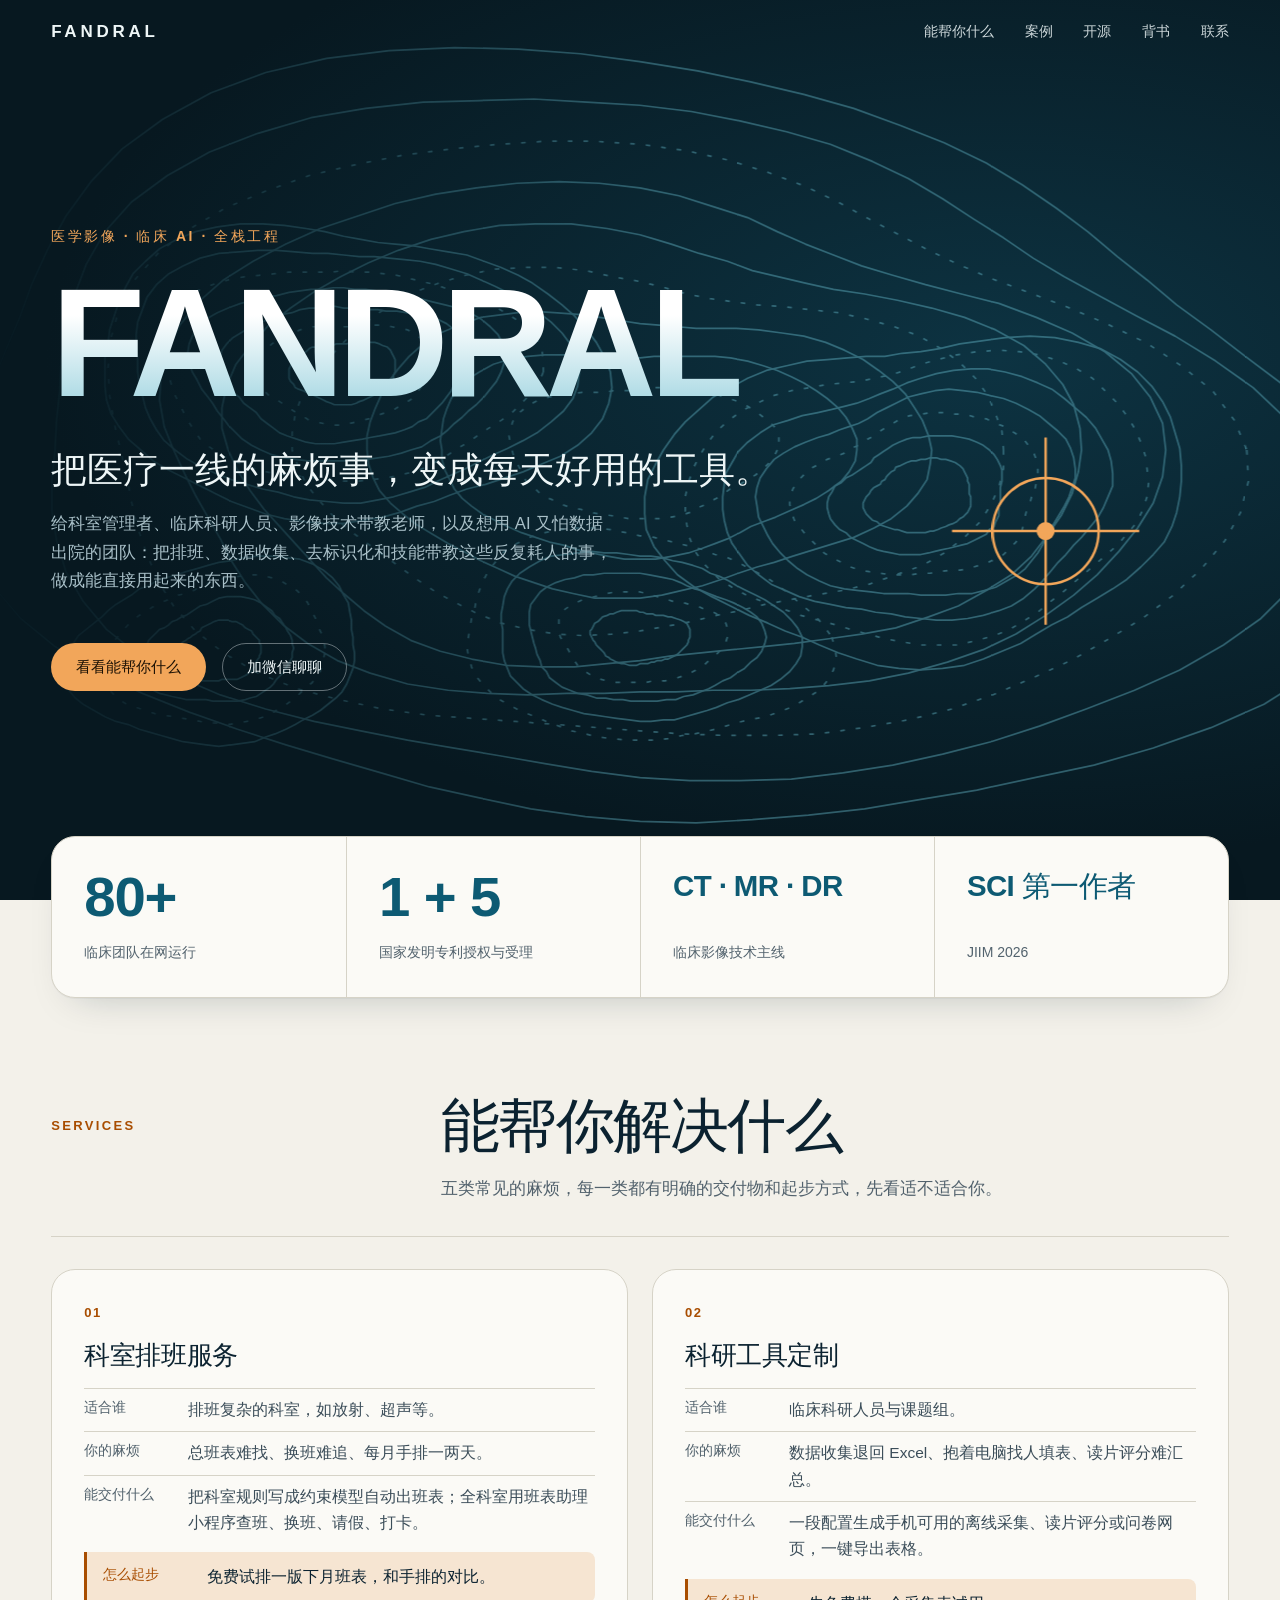
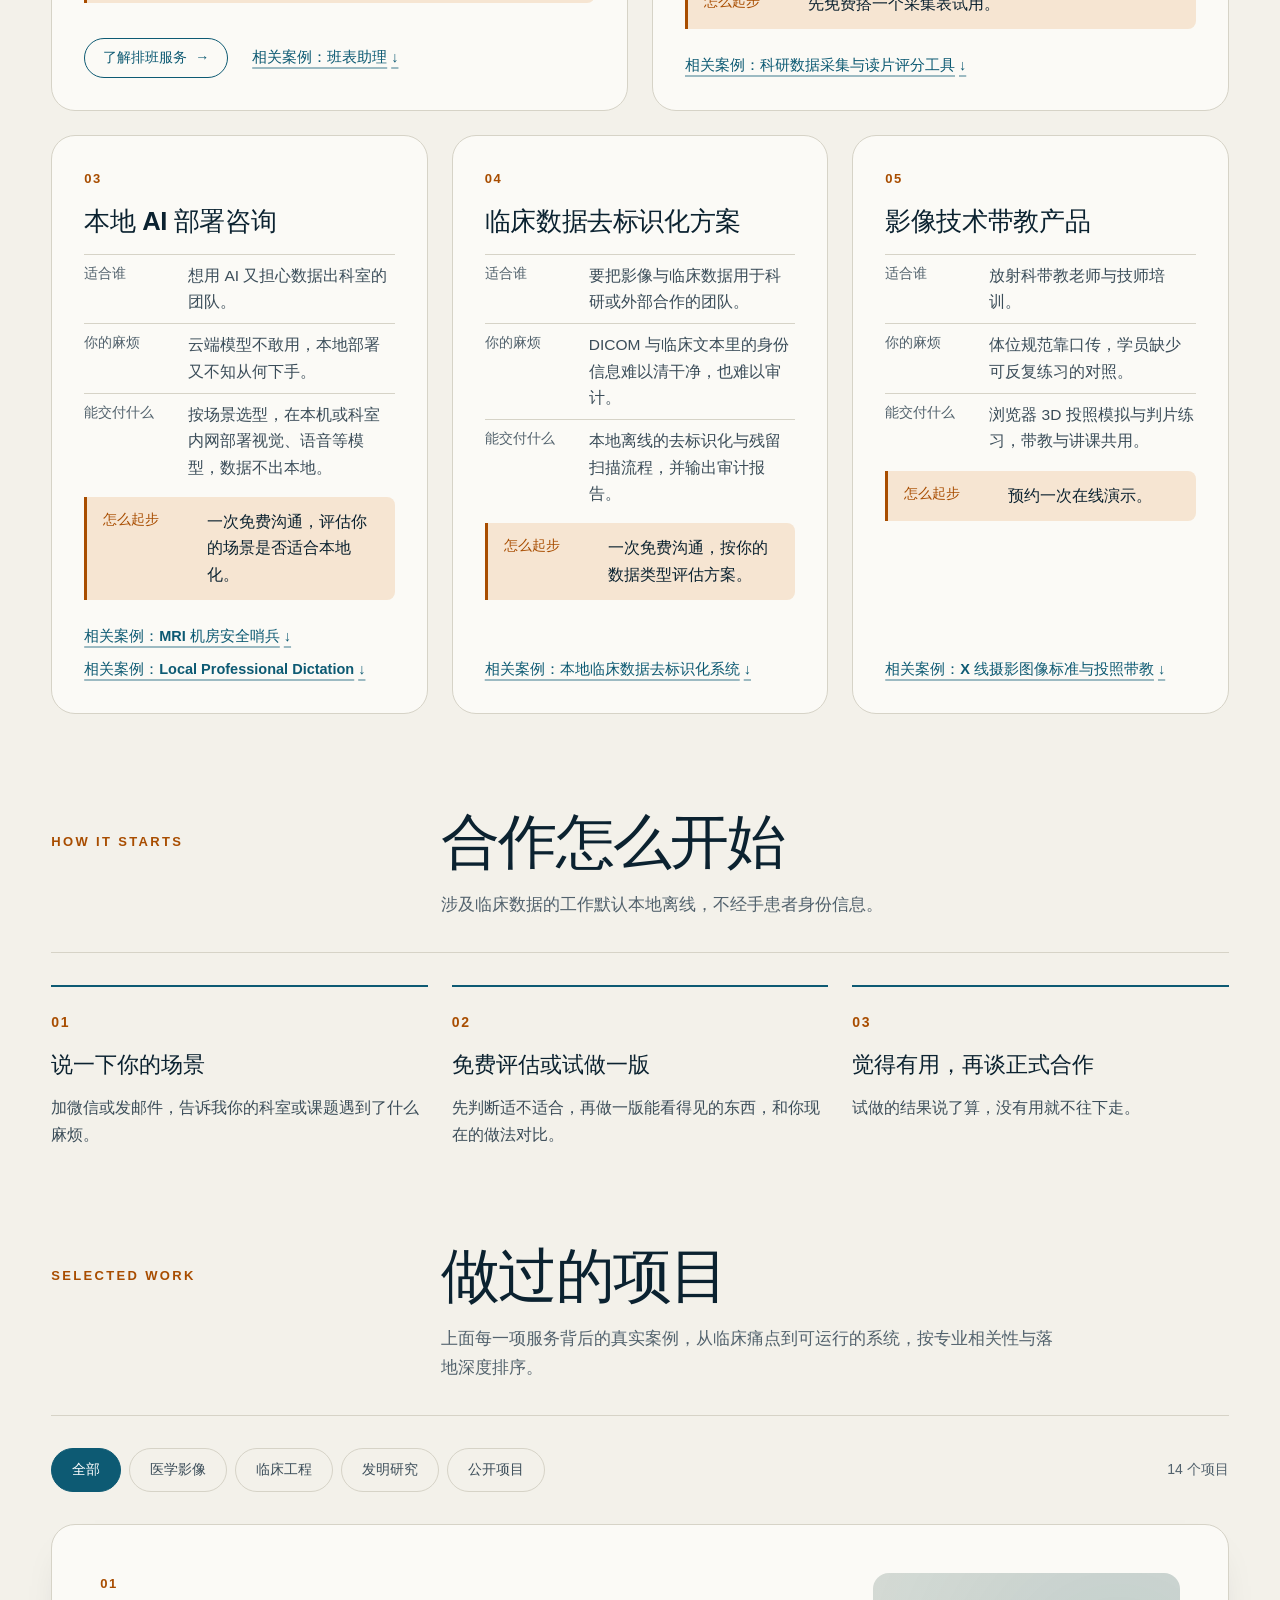
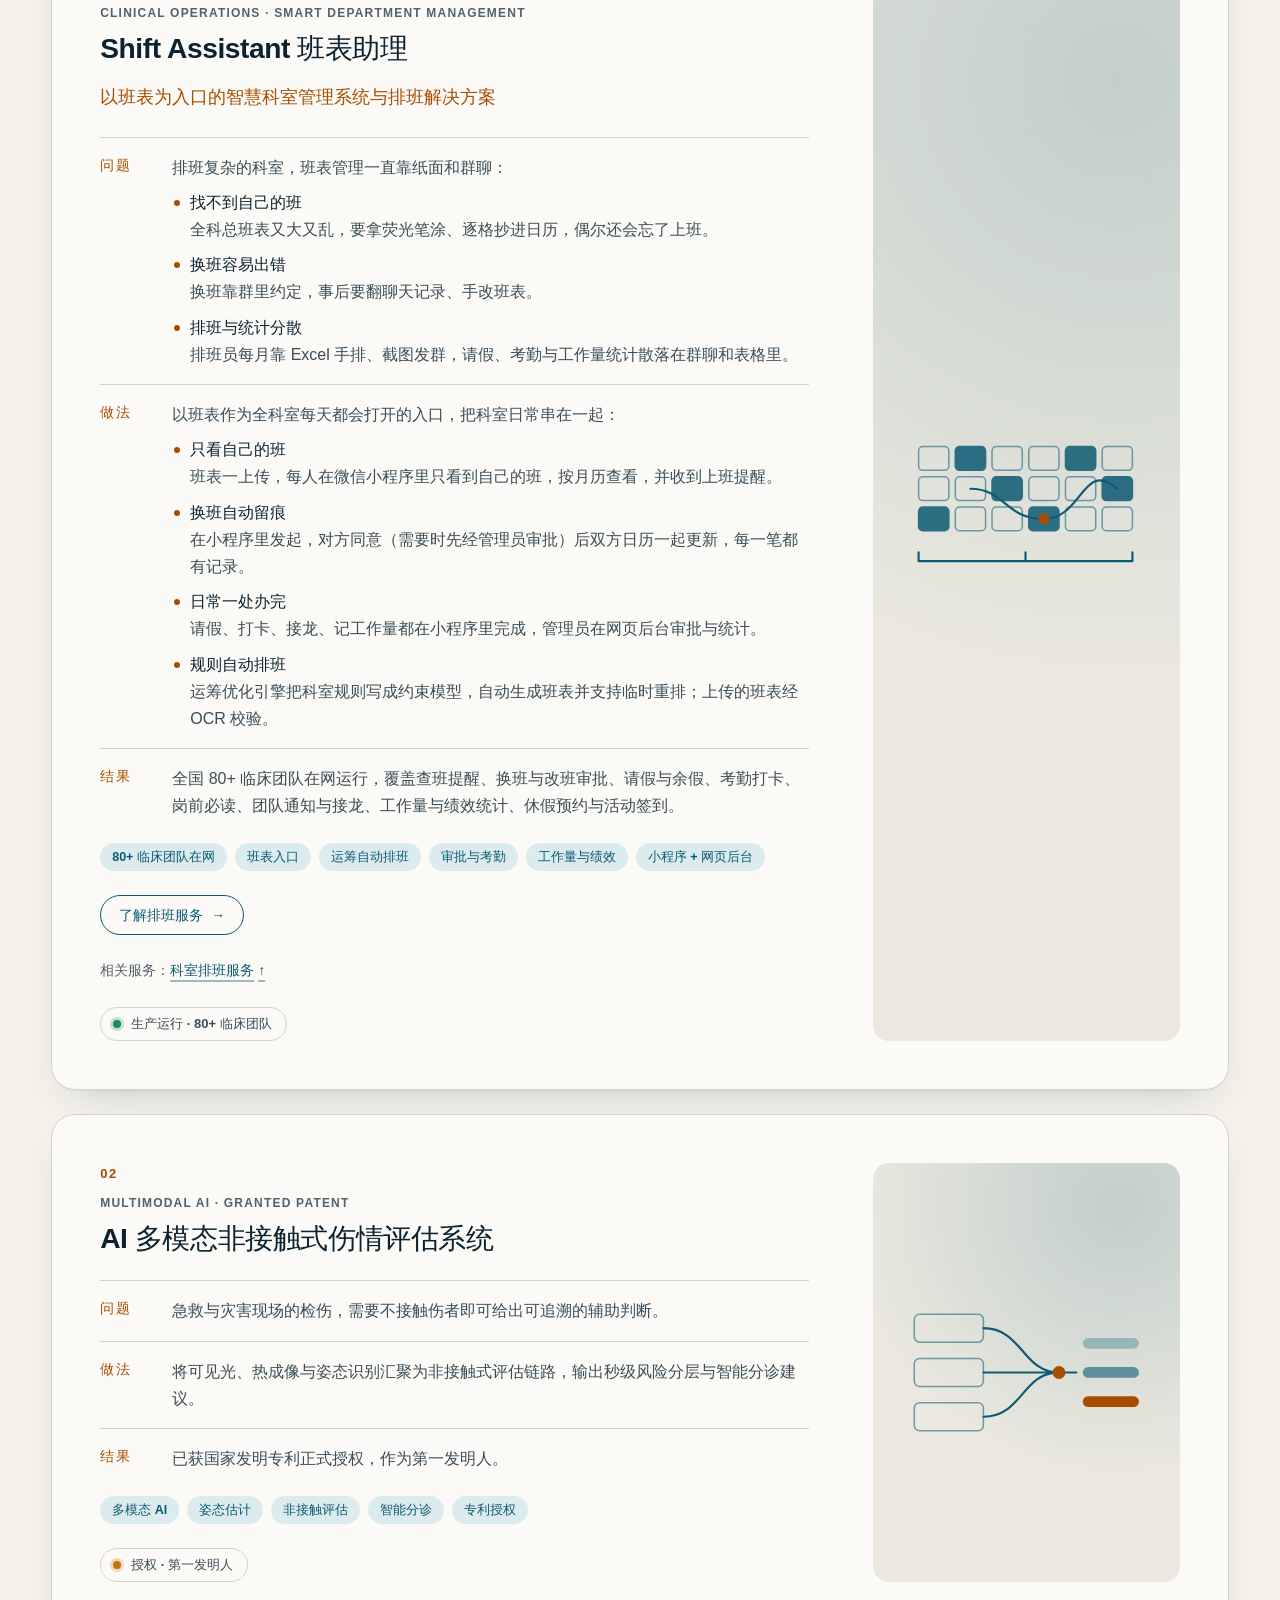
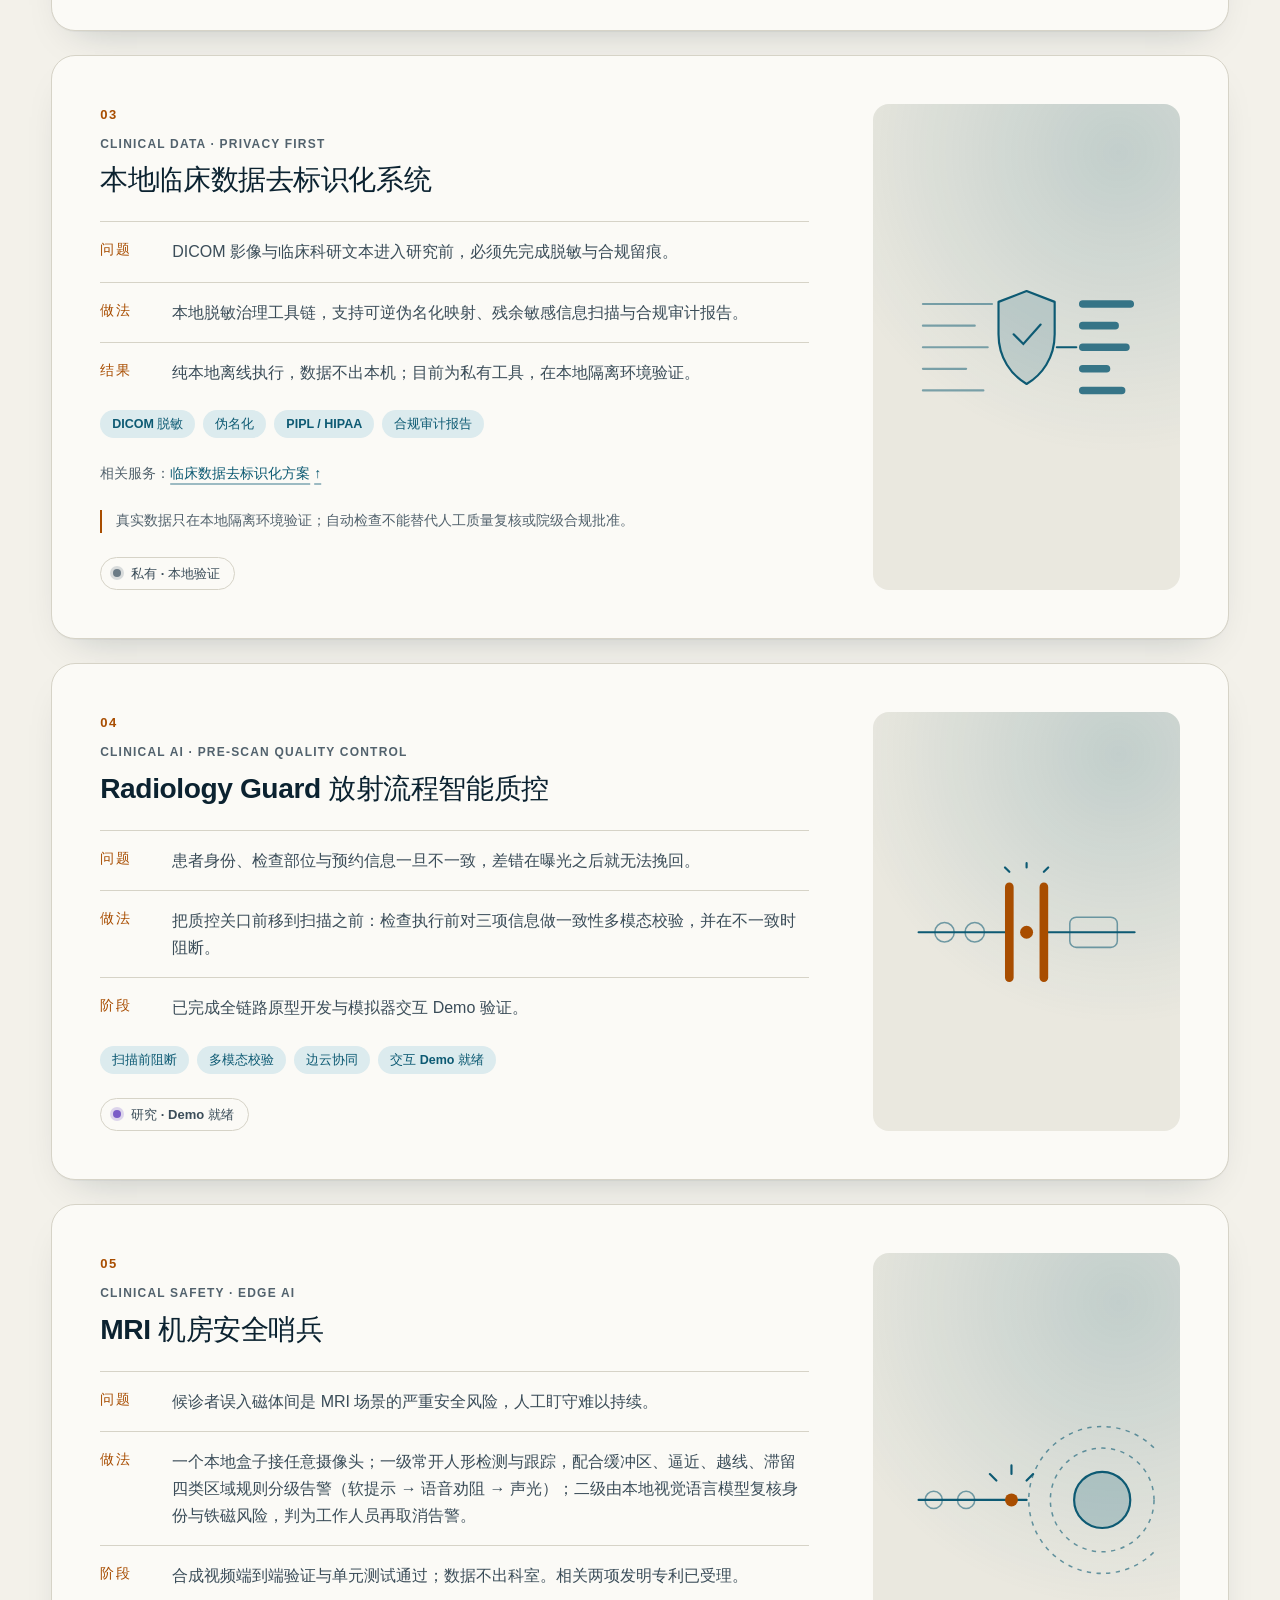
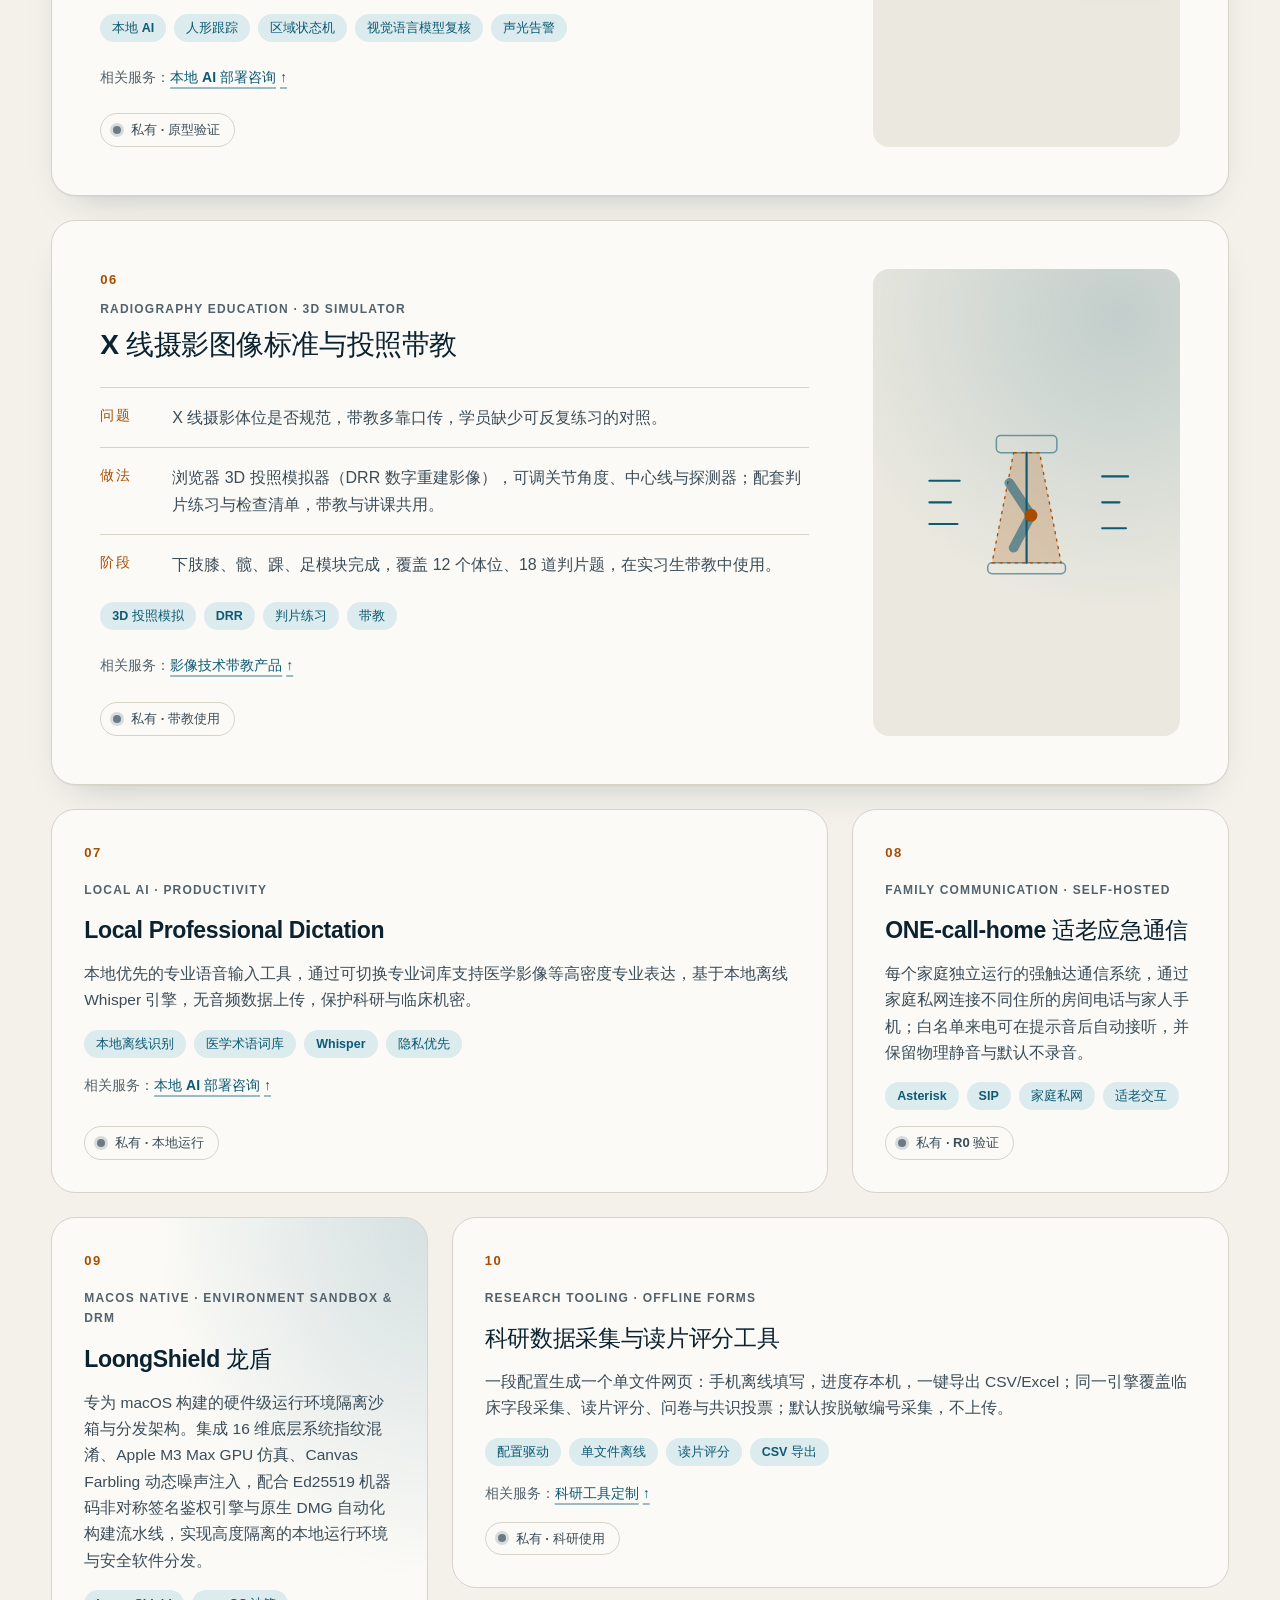
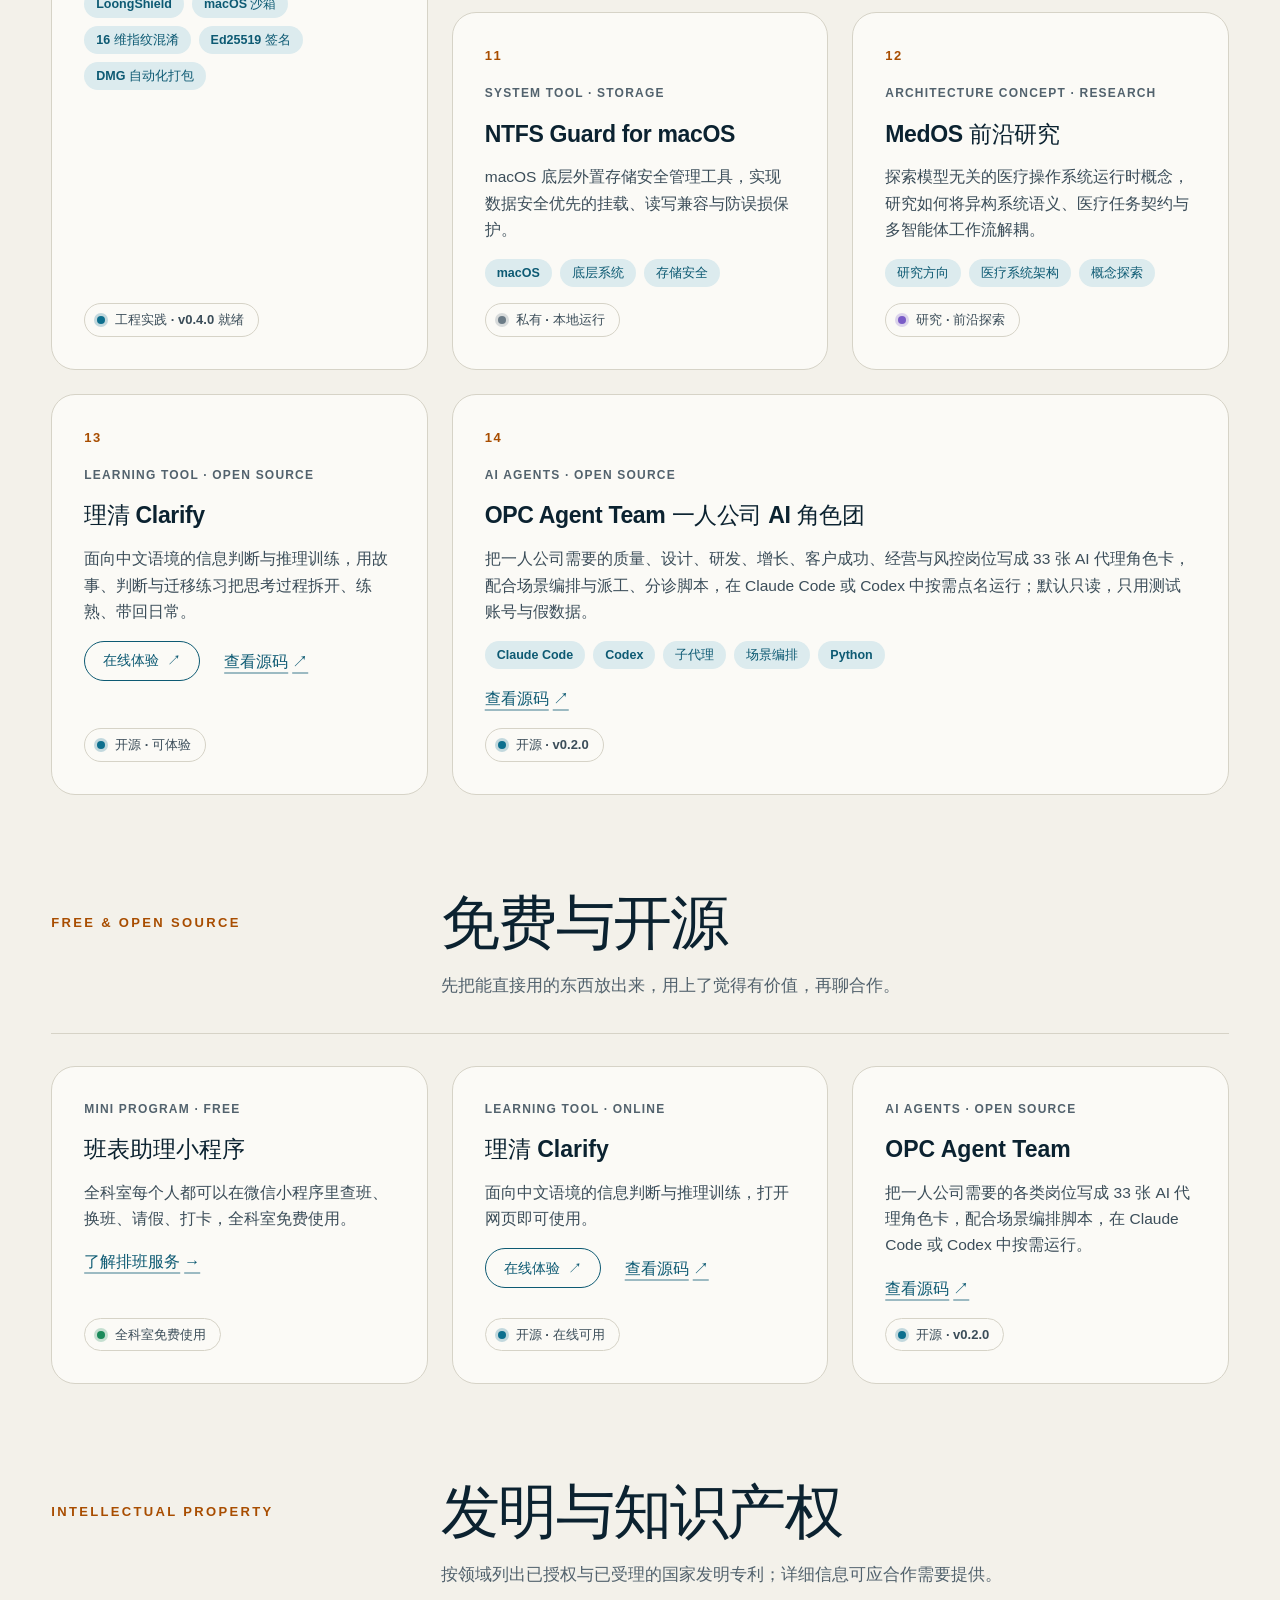
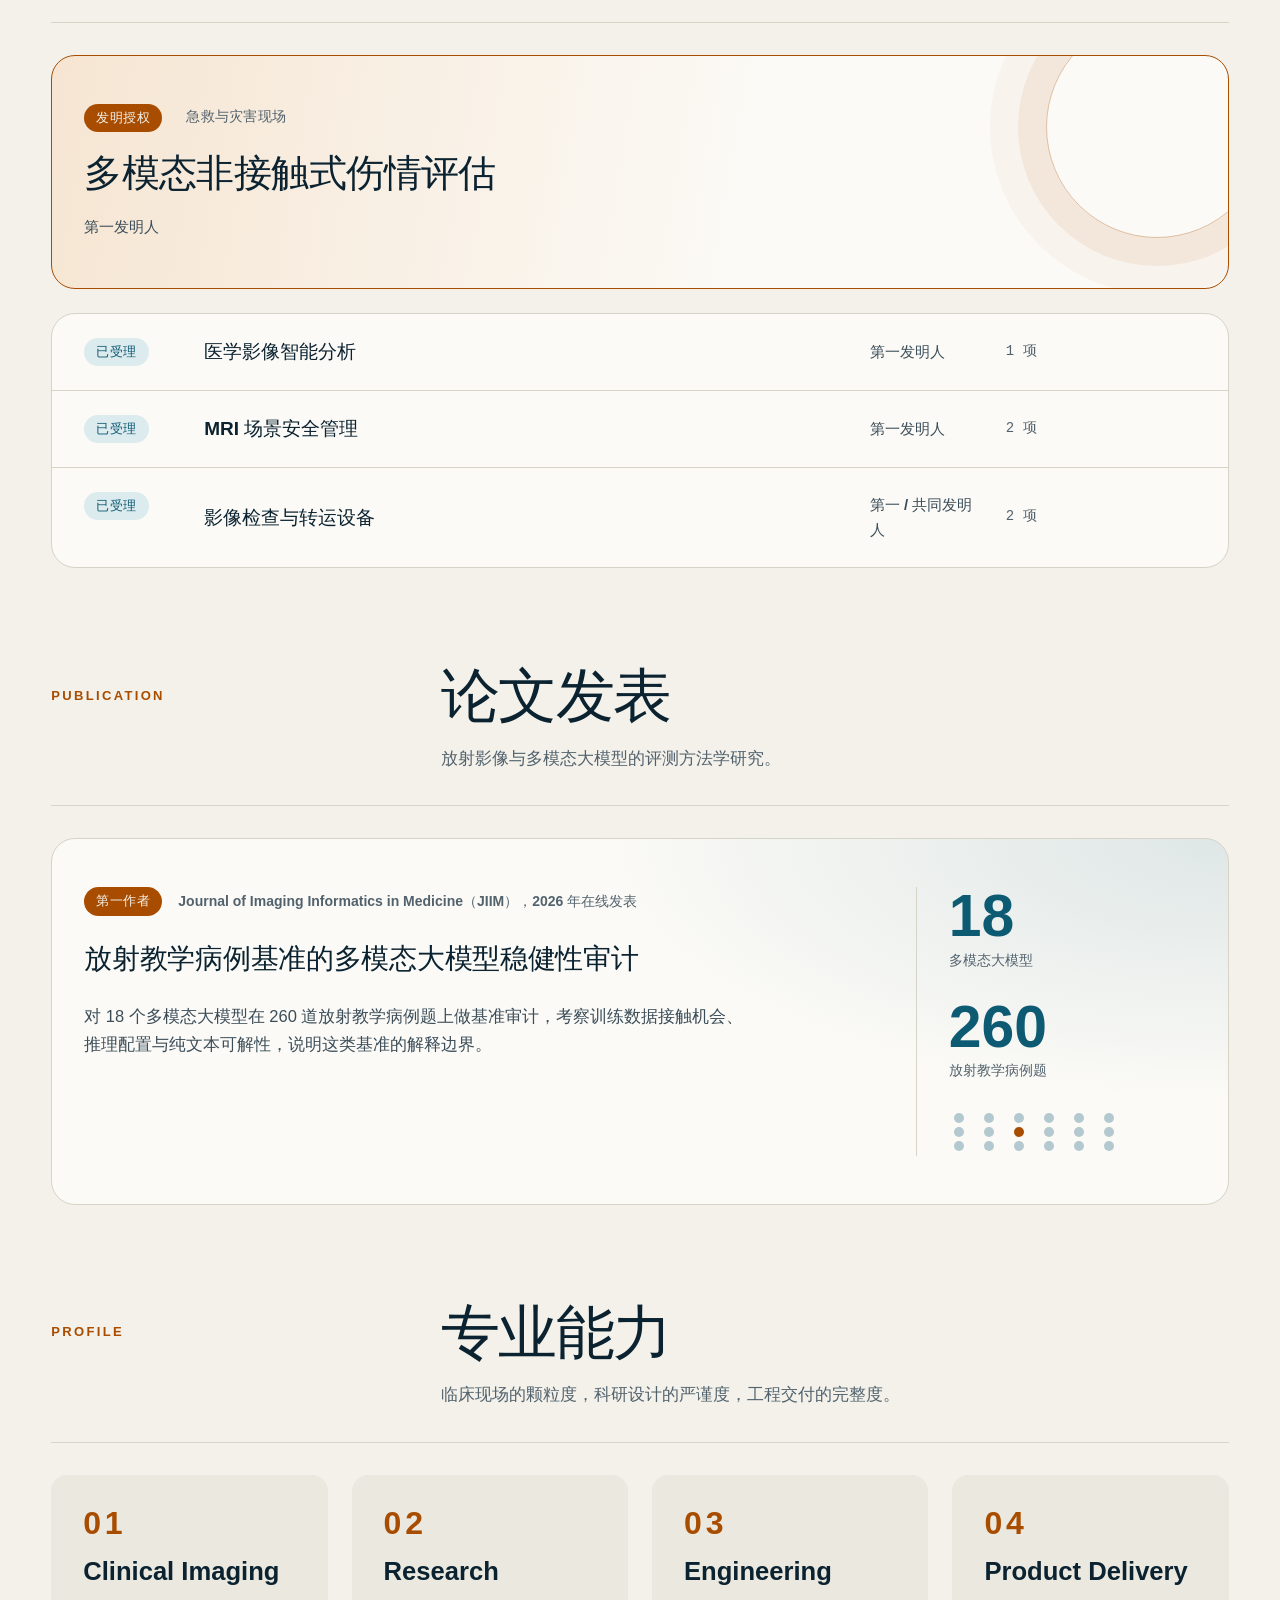
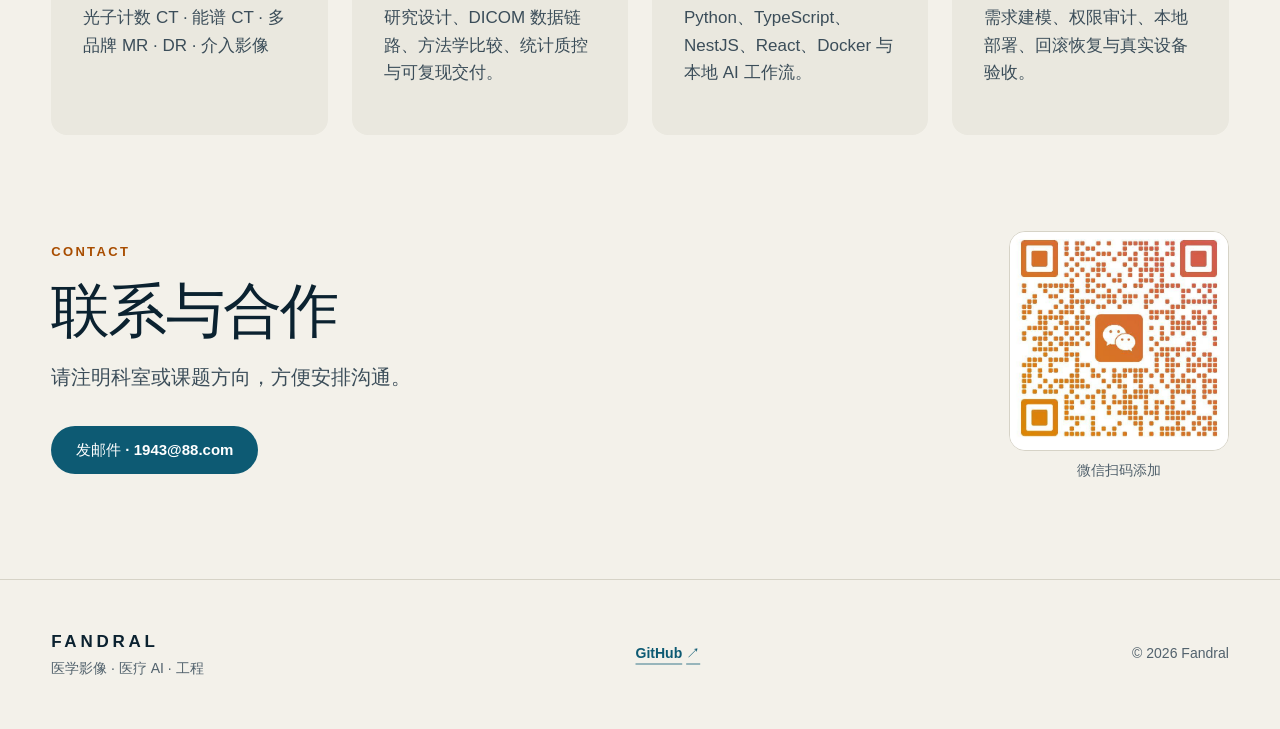
==== commit 7ed1f570: "展示页改为利他结构：服务卡、合作流程、排班服务页与联系方式 Co-Authored-By: Claude Opus 5.5 <noreply@anthropic.com>" ====
--- a/index.html
+++ b/index.html
@@ -5,7 +5,7 @@
     <meta name="viewport" content="width=device-width, initial-scale=1.0" />
     <meta
       name="description"
-      content="Fandral 的专业履历与项目作品集，聚焦医学影像、医疗 AI、临床科研、发明专利与独立工程。"
+      content="把医疗一线的麻烦事做成好用的工具：科室排班、科研工具定制、本地 AI 部署咨询、临床数据去标识化方案与影像技术带教产品。"
     />
     <meta name="color-scheme" content="light dark" />
     <meta name="theme-color" content="#f3f1ea" media="(prefers-color-scheme: light)" />
@@ -13,7 +13,7 @@
     <meta property="og:title" content="FANDRAL" />
     <meta
       property="og:description"
-      content="医学影像技术、医疗 AI 研究与独立开发实践。"
+      content="科室排班、科研工具、本地 AI 部署与临床数据去标识化。"
     />
     <meta property="og:type" content="website" />
     <meta property="og:url" content="https://fandral2008.github.io/" />
@@ -23,8 +23,8 @@
     <meta name="twitter:image" content="https://fandral2008.github.io/assets/og-fandral.png" />
     <title>FANDRAL | 医学影像、医疗 AI 与工程</title>
     <link rel="icon" href="./assets/favicon.svg" type="image/svg+xml" />
-    <link rel="stylesheet" href="./styles.css?v=20261024-r2" />
-    <script src="./script.js?v=20261024-r2" defer></script>
+    <link rel="stylesheet" href="./styles.css?v=20261024-r3" />
+    <script src="./script.js?v=20261024-r3" defer></script>
   </head>
   <body>
     <a class="skip-link" href="#main">跳到主要内容</a>
@@ -32,12 +32,11 @@
     <header class="site-header" data-header>
       <a class="brand" href="#top" aria-label="返回首页">FANDRAL</a>
       <nav aria-label="主导航">
-        <a href="#projects">项目</a>
-        <a href="#method">工作方式</a>
-        <a href="#patents">专利</a>
-        <a href="#papers">论文</a>
-        <a href="#profile">能力</a>
-        <a href="#contact">合作</a>
+        <a href="#services">能帮你什么</a>
+        <a href="#projects">案例</a>
+        <a href="#open">开源</a>
+        <a href="#patents">背书</a>
+        <a href="#contact">联系</a>
       </nav>
     </header>
 
@@ -88,13 +87,13 @@
         <div class="hero-copy">
           <p class="hero-kicker">医学影像 · 临床 AI · 全栈工程</p>
           <h1 id="hero-title">FANDRAL</h1>
-          <p class="hero-lead">把临床现场的真实问题，做成可验证的研究、发明与产品。</p>
+          <p class="hero-lead">把医疗一线的麻烦事，变成每天好用的工具。</p>
           <p class="hero-summary">
-            在医学影像、临床科研与 AI 工程的交叉处工作：从影像技术一线出发，到研究设计与可运行的系统。
+            给科室管理者、临床科研人员、影像技术带教老师，以及想用 AI 又怕数据出院的团队：把排班、数据收集、去标识化和技能带教这些反复耗人的事，做成能直接用起来的东西。
           </p>
           <div class="hero-actions">
-            <a class="button button-primary" href="#projects">查看专业项目</a>
-            <a class="button button-ghost" href="https://github.com/fandral2008" target="_blank" rel="noreferrer">GitHub <span aria-hidden="true">↗</span></a>
+            <a class="button button-primary" href="#services">看看能帮你什么</a>
+            <a class="button button-ghost" href="#contact">加微信聊聊</a>
           </div>
         </div>
         <p class="hero-note">BEIJING · CLINICAL IMAGING / APPLIED AI</p>
@@ -119,12 +118,111 @@
         </div>
       </section>
 
+      <section class="services section" id="services" aria-labelledby="services-title">
+        <div class="section-intro">
+          <p class="eyebrow">Services</p>
+          <div>
+            <h2 id="services-title">能帮你解决什么</h2>
+            <p>五类常见的麻烦，每一类都有明确的交付物和起步方式，先看适不适合你。</p>
+          </div>
+        </div>
+
+        <div class="service-grid">
+          <article class="service" id="svc-scheduling">
+            <p class="service-no">01</p>
+            <h3>科室排班服务</h3>
+            <dl class="service-rows">
+              <div><dt>适合谁</dt><dd>排班复杂的科室，如放射、超声等。</dd></div>
+              <div><dt>你的麻烦</dt><dd>总班表难找、换班难追、每月手排一两天。</dd></div>
+              <div><dt>能交付什么</dt><dd>把科室规则写成约束模型自动出班表；全科室用班表助理小程序查班、换班、请假、打卡。</dd></div>
+              <div class="is-start"><dt>怎么起步</dt><dd>免费试排一版下月班表，和手排的对比。</dd></div>
+            </dl>
+            <div class="service-links">
+              <a class="button button-outline" href="scheduling/">了解排班服务 <span aria-hidden="true">→</span></a>
+              <a class="text-link" href="#p-shift">相关案例：班表助理 <span aria-hidden="true">↓</span></a>
+            </div>
+          </article>
+
+          <article class="service" id="svc-research">
+            <p class="service-no">02</p>
+            <h3>科研工具定制</h3>
+            <dl class="service-rows">
+              <div><dt>适合谁</dt><dd>临床科研人员与课题组。</dd></div>
+              <div><dt>你的麻烦</dt><dd>数据收集退回 Excel、抱着电脑找人填表、读片评分难汇总。</dd></div>
+              <div><dt>能交付什么</dt><dd>一段配置生成手机可用的离线采集、读片评分或问卷网页，一键导出表格。</dd></div>
+              <div class="is-start"><dt>怎么起步</dt><dd>先免费搭一个采集表试用。</dd></div>
+            </dl>
+            <div class="service-links">
+              <a class="text-link" href="#p-collect">相关案例：科研数据采集与读片评分工具 <span aria-hidden="true">↓</span></a>
+            </div>
+          </article>
+
+          <article class="service" id="svc-ai">
+            <p class="service-no">03</p>
+            <h3>本地 AI 部署咨询</h3>
+            <dl class="service-rows">
+              <div><dt>适合谁</dt><dd>想用 AI 又担心数据出科室的团队。</dd></div>
+              <div><dt>你的麻烦</dt><dd>云端模型不敢用，本地部署又不知从何下手。</dd></div>
+              <div><dt>能交付什么</dt><dd>按场景选型，在本机或科室内网部署视觉、语音等模型，数据不出本地。</dd></div>
+              <div class="is-start"><dt>怎么起步</dt><dd>一次免费沟通，评估你的场景是否适合本地化。</dd></div>
+            </dl>
+            <div class="service-links">
+              <a class="text-link" href="#p-mri">相关案例：MRI 机房安全哨兵 <span aria-hidden="true">↓</span></a>
+              <a class="text-link" href="#p-dictation">相关案例：Local Professional Dictation <span aria-hidden="true">↓</span></a>
+            </div>
+          </article>
+
+          <article class="service" id="svc-deid">
+            <p class="service-no">04</p>
+            <h3>临床数据去标识化方案</h3>
+            <dl class="service-rows">
+              <div><dt>适合谁</dt><dd>要把影像与临床数据用于科研或外部合作的团队。</dd></div>
+              <div><dt>你的麻烦</dt><dd>DICOM 与临床文本里的身份信息难以清干净，也难以审计。</dd></div>
+              <div><dt>能交付什么</dt><dd>本地离线的去标识化与残留扫描流程，并输出审计报告。</dd></div>
+              <div class="is-start"><dt>怎么起步</dt><dd>一次免费沟通，按你的数据类型评估方案。</dd></div>
+            </dl>
+            <div class="service-links">
+              <a class="text-link" href="#p-deid">相关案例：本地临床数据去标识化系统 <span aria-hidden="true">↓</span></a>
+            </div>
+          </article>
+
+          <article class="service" id="svc-teaching">
+            <p class="service-no">05</p>
+            <h3>影像技术带教产品</h3>
+            <dl class="service-rows">
+              <div><dt>适合谁</dt><dd>放射科带教老师与技师培训。</dd></div>
+              <div><dt>你的麻烦</dt><dd>体位规范靠口传，学员缺少可反复练习的对照。</dd></div>
+              <div><dt>能交付什么</dt><dd>浏览器 3D 投照模拟与判片练习，带教与讲课共用。</dd></div>
+              <div class="is-start"><dt>怎么起步</dt><dd>预约一次在线演示。</dd></div>
+            </dl>
+            <div class="service-links">
+              <a class="text-link" href="#p-xray">相关案例：X 线摄影图像标准与投照带教 <span aria-hidden="true">↓</span></a>
+            </div>
+          </article>
+        </div>
+      </section>
+
+      <section class="start section" id="start" aria-labelledby="start-title">
+        <div class="section-intro">
+          <p class="eyebrow">How It Starts</p>
+          <div>
+            <h2 id="start-title">合作怎么开始</h2>
+            <p>涉及临床数据的工作默认本地离线，不经手患者身份信息。</p>
+          </div>
+        </div>
+        <ol class="method-list steps">
+          <li><span class="num">01</span><h3>说一下你的场景</h3><p>加微信或发邮件，告诉我你的科室或课题遇到了什么麻烦。</p></li>
+          <li><span class="num">02</span><h3>免费评估或试做一版</h3><p>先判断适不适合，再做一版能看得见的东西，和你现在的做法对比。</p></li>
+          <li><span class="num">03</span><h3>觉得有用，再谈正式合作</h3><p>试做的结果说了算，没有用就不往下走。</p></li>
+        </ol>
+      </section>
+
       <section class="projects section" id="projects" aria-labelledby="projects-title">
         <div class="section-intro">
           <p class="eyebrow">Selected Work</p>
           <div>
-            <h2 id="projects-title">专业项目</h2>
-            <p>从临床痛点、研究方法到工程化可运行系统，按专业相关性与落地深度排序。</p>
+            <h2 id="projects-title">做过的项目</h2>
+            <p>上面每一项服务背后的真实案例，从临床痛点到可运行的系统，按专业相关性与落地深度排序。</p>
           </div>
         </div>
 
@@ -138,7 +236,7 @@
         </div>
 
         <div class="case-list">
-          <article class="project case" data-category="medical clinical">
+          <article id="p-shift" class="project case" data-category="medical clinical">
             <div class="case-head">
               <span class="project-index">01</span>
               <p class="project-type">Clinical Operations · Smart Department Management</p>
@@ -167,6 +265,8 @@
               <ul class="project-tags" aria-label="技术标签">
                 <li>80+ 临床团队在网</li><li>班表入口</li><li>运筹自动排班</li><li>审批与考勤</li><li>工作量与绩效</li><li>小程序 + 网页后台</li>
               </ul>
+              <div class="project-actions"><a class="button button-outline" href="scheduling/">了解排班服务 <span aria-hidden="true">→</span></a></div>
+              <p class="related">相关服务：<a class="text-link" href="#svc-scheduling">科室排班服务 <span aria-hidden="true">↑</span></a></p>
             </div>
             <svg class="case-art" viewBox="0 0 240 160" aria-hidden="true" focusable="false">
               <g class="art-grid">
@@ -207,7 +307,7 @@
             <p class="project-status status-patent">授权 · 第一发明人</p>
           </article>
 
-          <article class="project case" data-category="medical clinical">
+          <article id="p-deid" class="project case" data-category="medical clinical">
             <div class="case-head">
               <span class="project-index">03</span>
               <p class="project-type">Clinical Data · Privacy First</p>
@@ -222,6 +322,7 @@
               <ul class="project-tags" aria-label="技术标签">
                 <li>DICOM 脱敏</li><li>伪名化</li><li>PIPL / HIPAA</li><li>合规审计报告</li>
               </ul>
+              <p class="related">相关服务：<a class="text-link" href="#svc-deid">临床数据去标识化方案 <span aria-hidden="true">↑</span></a></p>
               <p class="project-boundary">真实数据只在本地隔离环境验证；自动检查不能替代人工质量复核或院级合规批准。</p>
             </div>
             <svg class="case-art" viewBox="0 0 240 160" aria-hidden="true" focusable="false">
@@ -261,7 +362,7 @@
             <p class="project-status status-research">研究 · Demo 就绪</p>
           </article>
 
-          <article class="project case" data-category="medical clinical">
+          <article id="p-mri" class="project case" data-category="medical clinical">
             <div class="case-head">
               <span class="project-index">05</span>
               <p class="project-type">Clinical Safety · Edge AI</p>
@@ -276,6 +377,7 @@
               <ul class="project-tags" aria-label="技术标签">
                 <li>本地 AI</li><li>人形跟踪</li><li>区域状态机</li><li>视觉语言模型复核</li><li>声光告警</li>
               </ul>
+              <p class="related">相关服务：<a class="text-link" href="#svc-ai">本地 AI 部署咨询 <span aria-hidden="true">↑</span></a></p>
             </div>
             <svg class="case-art" viewBox="0 0 240 160" aria-hidden="true" focusable="false">
               <g class="art-ring"><circle cx="190" cy="80" r="68"/><circle cx="190" cy="80" r="48"/></g>
@@ -288,7 +390,7 @@
             <p class="project-status status-private">私有 · 原型验证</p>
           </article>
 
-          <article class="project case" data-category="medical clinical">
+          <article id="p-xray" class="project case" data-category="medical clinical">
             <div class="case-head">
               <span class="project-index">06</span>
               <p class="project-type">Radiography Education · 3D Simulator</p>
@@ -303,6 +405,7 @@
               <ul class="project-tags" aria-label="技术标签">
                 <li>3D 投照模拟</li><li>DRR</li><li>判片练习</li><li>带教</li>
               </ul>
+              <p class="related">相关服务：<a class="text-link" href="#svc-teaching">影像技术带教产品 <span aria-hidden="true">↑</span></a></p>
             </div>
             <svg class="case-art" viewBox="0 0 240 160" aria-hidden="true" focusable="false">
               <g class="art-box"><rect x="92" y="18" width="56" height="16" rx="4"/><rect x="84" y="136" width="72" height="10" rx="4"/></g>
@@ -318,7 +421,7 @@
         </div>
 
         <div class="bento">
-          <article class="project tile tile-wide" data-category="clinical">
+          <article id="p-dictation" class="project tile tile-wide" data-category="clinical">
             <p class="project-index">07</p>
             <p class="project-type">Local AI · Productivity</p>
             <h3>Local Professional Dictation</h3>
@@ -326,6 +429,7 @@
             <ul class="project-tags" aria-label="技术标签">
               <li>本地离线识别</li><li>医学术语词库</li><li>Whisper</li><li>隐私优先</li>
             </ul>
+            <p class="related">相关服务：<a class="text-link" href="#svc-ai">本地 AI 部署咨询 <span aria-hidden="true">↑</span></a></p>
             <p class="project-status status-private">私有 · 本地运行</p>
           </article>
 
@@ -351,7 +455,7 @@
             <p class="project-status status-open">工程实践 · v0.4.0 就绪</p>
           </article>
 
-          <article class="project tile tile-wide" data-category="clinical">
+          <article id="p-collect" class="project tile tile-wide" data-category="clinical">
             <p class="project-index">10</p>
             <p class="project-type">Research Tooling · Offline Forms</p>
             <h3>科研数据采集与读片评分工具</h3>
@@ -359,6 +463,7 @@
             <ul class="project-tags" aria-label="技术标签">
               <li>配置驱动</li><li>单文件离线</li><li>读片评分</li><li>CSV 导出</li>
             </ul>
+            <p class="related">相关服务：<a class="text-link" href="#svc-research">科研工具定制 <span aria-hidden="true">↑</span></a></p>
             <p class="project-status status-private">私有 · 科研使用</p>
           </article>
 
@@ -412,23 +517,40 @@
         </div>
       </section>
 
-      <section class="method section" id="method" aria-labelledby="method-title">
+      <section class="open section" id="open" aria-labelledby="open-title">
         <div class="section-intro">
-          <p class="eyebrow">How I Work</p>
+          <p class="eyebrow">Free &amp; Open Source</p>
           <div>
-            <h2 id="method-title">工作方式</h2>
-            <p>需求来自临床现场，交付以可验证为准。</p>
-          </div>
-        </div>
-        <ol class="method-list">
-          <li><span class="num">01</span><h3>临床现场驱动需求</h3><p>从影像技术一线的真实流程出发，先界定问题，再决定用什么技术。</p></li>
-          <li><span class="num">02</span><h3>本地优先与隐私</h3><p>涉及临床数据的工具默认本地离线运行，数据不出本机。</p></li>
-          <li><span class="num">03</span><h3>可验证的交付</h3><p>每次交付带测试与回滚路径，能复现、能恢复，再谈上线。</p></li>
-          <li>
-            <span class="num">04</span><h3>AI 代理协作开发</h3>
-            <p>用 Claude Code 与 Codex 分工推进工程，角色与流程已整理为<a class="text-link" href="https://github.com/fandral2008/opc-agent-team" target="_blank" rel="noreferrer">公开仓库 <span aria-hidden="true">↗</span></a></p>
-          </li>
-        </ol>
+            <h2 id="open-title">免费与开源</h2>
+            <p>先把能直接用的东西放出来，用上了觉得有价值，再聊合作。</p>
+          </div>
+        </div>
+        <div class="open-grid">
+          <article class="open-card">
+            <p class="project-type">Mini Program · Free</p>
+            <h3>班表助理小程序</h3>
+            <p>全科室每个人都可以在微信小程序里查班、换班、请假、打卡，全科室免费使用。</p>
+            <div class="project-actions"><a class="text-link" href="scheduling/">了解排班服务 <span aria-hidden="true">→</span></a></div>
+            <p class="project-status status-live">全科室免费使用</p>
+          </article>
+          <article class="open-card">
+            <p class="project-type">Learning Tool · Online</p>
+            <h3>理清 Clarify</h3>
+            <p>面向中文语境的信息判断与推理训练，打开网页即可使用。</p>
+            <div class="project-actions">
+              <a class="button button-outline" href="https://fandral2008.github.io/clarify-logic/" target="_blank" rel="noreferrer">在线体验 <span aria-hidden="true">↗</span></a>
+              <a class="text-link" href="https://github.com/fandral2008/clarify-logic" target="_blank" rel="noreferrer">查看源码 <span aria-hidden="true">↗</span></a>
+            </div>
+            <p class="project-status status-open">开源 · 在线可用</p>
+          </article>
+          <article class="open-card">
+            <p class="project-type">AI Agents · Open Source</p>
+            <h3>OPC Agent Team</h3>
+            <p>把一人公司需要的各类岗位写成 33 张 AI 代理角色卡，配合场景编排脚本，在 Claude Code 或 Codex 中按需运行。</p>
+            <div class="project-actions"><a class="text-link" href="https://github.com/fandral2008/opc-agent-team" target="_blank" rel="noreferrer">查看源码 <span aria-hidden="true">↗</span></a></div>
+            <p class="project-status status-open">开源 · v0.2.0</p>
+          </article>
+        </div>
       </section>
 
       <section class="patents section" id="patents" aria-labelledby="patents-title">
@@ -530,10 +652,16 @@
       </section>
 
       <section class="contact" id="contact" aria-labelledby="contact-title">
-        <p class="eyebrow">Contact</p>
-        <h2 id="contact-title">联系与合作</h2>
-        <p>欢迎围绕医学影像 AI、临床工程与工具开发交流合作。</p>
-        <a class="button button-primary" href="https://github.com/fandral2008" target="_blank" rel="noreferrer">在 GitHub 找到我 <span aria-hidden="true">↗</span></a>
+        <div class="contact-copy">
+          <p class="eyebrow">Contact</p>
+          <h2 id="contact-title">联系与合作</h2>
+          <p>请注明科室或课题方向，方便安排沟通。</p>
+          <a class="button button-primary" href="mailto:1943@88.com">发邮件 · 1943@88.com</a>
+        </div>
+        <figure class="contact-qr">
+          <div class="qr-frame"><img src="assets/wechat-qr.jpg" alt="微信二维码" width="820" height="1229" loading="lazy" /></div>
+          <figcaption><span class="qr-desktop">微信扫码添加</span><span class="qr-mobile">长按识别二维码</span></figcaption>
+        </figure>
       </section>
     </main>
 
--- a/styles.css
+++ b/styles.css
@@ -382,7 +382,7 @@
 }
 
 .hero-lead {
-  max-width: 17em;
+  max-width: 22em;
   margin-top: var(--s4);
   font-size: clamp(22px, 2.8vw, 38px);
   font-weight: 600;
@@ -1165,16 +1165,58 @@
 
 .contact {
   display: grid;
+  grid-template-columns: minmax(0, 1fr) auto;
+  gap: var(--s5);
+  align-items: center;
+  padding-bottom: var(--s7);
+}
+
+.contact-copy {
+  display: grid;
   justify-items: start;
   gap: var(--s2);
-  padding-bottom: var(--s7);
-}
-
-.contact > p:not(.eyebrow) {
+}
+
+.contact-copy > p:not(.eyebrow) {
   max-width: 28em;
   margin-bottom: var(--s2);
   color: var(--ink-2);
   font-size: clamp(17px, 1.6vw, 20px);
+}
+
+.contact-qr {
+  display: grid;
+  gap: var(--s1);
+  justify-items: center;
+  margin: 0;
+}
+
+.qr-frame {
+  position: relative;
+  width: 220px;
+  height: 220px;
+  overflow: hidden;
+  border: 1px solid var(--line);
+  border-radius: var(--r-md);
+  background: #ffffff;
+}
+
+.qr-frame img {
+  position: absolute;
+  left: -18.3%;
+  top: -60.8%;
+  width: 136.7%;
+  height: auto;
+  max-width: none;
+}
+
+.contact-qr figcaption {
+  color: var(--muted);
+  font-size: 14px;
+}
+
+.qr-mobile {
+  display: none;
 }
 
 .site-footer {
@@ -1193,6 +1235,313 @@
   color: var(--ink);
 }
 
+/* ---------- services ---------- */
+
+.service-grid {
+  display: grid;
+  grid-template-columns: repeat(6, minmax(0, 1fr));
+  gap: var(--s3);
+  margin-top: var(--s4);
+}
+
+.service {
+  display: flex;
+  flex-direction: column;
+  gap: var(--s2);
+  grid-column: span 2;
+  padding: var(--s4);
+  border: 1px solid var(--line);
+  border-radius: var(--r-lg);
+  background: var(--surface);
+  transition: transform 320ms var(--ease-out), border-color 200ms, box-shadow 200ms;
+}
+
+.service:nth-child(-n + 2) {
+  grid-column: span 3;
+}
+
+.service:hover {
+  border-color: var(--primary);
+  box-shadow: var(--shadow);
+}
+
+.has-motion .service.reveal.is-visible:hover {
+  transform: translateY(-3px);
+}
+
+.service-no {
+  color: var(--accent);
+  font-size: 13px;
+  font-weight: 700;
+  letter-spacing: 0.12em;
+  font-variant-numeric: tabular-nums;
+}
+
+.service h3 {
+  font-size: clamp(22px, 2vw, 28px);
+  line-height: 1.25;
+  letter-spacing: -0.015em;
+}
+
+.service-rows {
+  display: grid;
+  gap: var(--s1);
+}
+
+.service-rows > div {
+  display: grid;
+  grid-template-columns: 5.5em minmax(0, 1fr);
+  gap: var(--s2);
+  padding-top: var(--s1);
+  border-top: 1px solid var(--line);
+}
+
+.service-rows dt {
+  color: var(--muted);
+  font-size: 13.5px;
+  font-weight: 700;
+}
+
+.service-rows dd {
+  color: var(--ink-2);
+  font-size: 15.5px;
+}
+
+.service-rows > .is-start {
+  margin-top: var(--s1);
+  padding: 12px var(--s2);
+  border: 0;
+  border-left: 3px solid var(--accent);
+  border-radius: 0 var(--r-sm) var(--r-sm) 0;
+  background: var(--accent-soft);
+}
+
+.service-rows > .is-start dt {
+  color: var(--accent);
+}
+
+.service-rows > .is-start dd {
+  color: var(--ink);
+  font-weight: 600;
+}
+
+.service-links {
+  display: flex;
+  flex-wrap: wrap;
+  align-items: center;
+  gap: var(--s1) var(--s3);
+  margin-top: auto;
+  padding-top: var(--s1);
+  font-size: 14.5px;
+}
+
+.related {
+  color: var(--muted);
+  font-size: 14px;
+}
+
+.related .text-link {
+  font-size: 14px;
+}
+
+.steps {
+  grid-template-columns: repeat(3, minmax(0, 1fr));
+}
+
+/* ---------- open ---------- */
+
+.open-grid {
+  display: grid;
+  grid-template-columns: repeat(3, minmax(0, 1fr));
+  gap: var(--s3);
+  margin-top: var(--s4);
+}
+
+.open-card {
+  display: flex;
+  flex-direction: column;
+  align-items: flex-start;
+  gap: var(--s2);
+  padding: var(--s4);
+  border: 1px solid var(--line);
+  border-radius: var(--r-lg);
+  background: var(--surface);
+  transition: transform 320ms var(--ease-out), border-color 200ms, box-shadow 200ms;
+}
+
+.open-card:hover {
+  border-color: var(--primary);
+  box-shadow: var(--shadow);
+}
+
+.open-card h3 {
+  font-size: clamp(20px, 1.8vw, 24px);
+  line-height: 1.25;
+}
+
+.open-card > p:not([class]) {
+  color: var(--ink-2);
+  font-size: 15.5px;
+}
+
+.open-card .project-status {
+  margin-top: auto;
+}
+
+/* ---------- sub page ---------- */
+
+.sub-hero {
+  position: relative;
+  overflow: hidden;
+  background: radial-gradient(120% 90% at 78% 40%, #0d3342 0%, var(--hero-bg) 62%);
+  color: var(--hero-ink);
+}
+
+.sub-hero-copy {
+  width: min(100%, var(--content));
+  margin-inline: auto;
+  padding: 136px var(--gutter) var(--s7);
+}
+
+.back-link {
+  display: inline-flex;
+  align-items: center;
+  gap: 6px;
+  color: var(--hero-muted);
+  font-size: 14px;
+  text-decoration: none;
+}
+
+.back-link:hover {
+  color: var(--hero-ink);
+}
+
+.site-header[data-solid] {
+  background: var(--bg);
+}
+
+.sub-hero .hero-kicker {
+  margin-top: 0;
+}
+
+.sub-hero h1 {
+  max-width: 20em;
+  margin-top: var(--s2);
+  text-wrap: balance;
+  font-size: clamp(32px, 4.6vw, 64px);
+  font-weight: 800;
+  line-height: 1.15;
+  letter-spacing: -0.03em;
+}
+
+.sub-hero .hero-summary {
+  max-width: 38em;
+}
+
+.sub-hero .hero-actions {
+  margin-top: var(--s4);
+}
+
+.sub-grid {
+  display: grid;
+  gap: var(--s3);
+  margin-top: var(--s4);
+}
+
+.sub-grid.cols-2 {
+  grid-template-columns: repeat(2, minmax(0, 1fr));
+}
+
+.sub-grid.cols-3 {
+  grid-template-columns: repeat(3, minmax(0, 1fr));
+}
+
+.sub-card {
+  display: grid;
+  align-content: start;
+  gap: var(--s2);
+  padding: var(--s4);
+  border: 1px solid var(--line);
+  border-radius: var(--r-lg);
+  background: var(--surface);
+}
+
+.sub-card h3 {
+  font-size: clamp(20px, 1.8vw, 24px);
+  line-height: 1.3;
+}
+
+.sub-card p,
+.sub-card li {
+  color: var(--ink-2);
+  font-size: 15.5px;
+}
+
+.sub-card .case-points {
+  margin-top: 0;
+}
+
+.sub-lead {
+  max-width: 44em;
+  margin-top: var(--s4);
+  color: var(--ink-2);
+  font-size: clamp(17px, 1.5vw, 19px);
+}
+
+.tick-list {
+  display: grid;
+  gap: var(--s1);
+}
+
+.tick-list li {
+  position: relative;
+  padding-left: 22px;
+}
+
+.tick-list li::before {
+  content: "";
+  position: absolute;
+  left: 0;
+  top: 0.7em;
+  width: 8px;
+  height: 8px;
+  border-radius: 50%;
+  background: var(--accent);
+}
+
+.callout {
+  margin-top: var(--s4);
+  padding: var(--s3) var(--s4);
+  border-left: 3px solid var(--accent);
+  border-radius: 0 var(--r-md) var(--r-md) 0;
+  background: var(--accent-soft);
+  color: var(--ink);
+  font-size: 17px;
+  font-weight: 600;
+}
+
+.faq {
+  display: grid;
+  gap: var(--s3);
+  margin-top: var(--s4);
+}
+
+.faq > div {
+  padding-top: var(--s2);
+  border-top: 2px solid var(--primary);
+}
+
+.faq dt {
+  font-size: 19px;
+  font-weight: 700;
+}
+
+.faq dd {
+  margin-top: var(--s1);
+  max-width: 44em;
+  color: var(--ink-2);
+}
+
 /* ---------- motion ---------- */
 
 .has-motion .reveal {
@@ -1247,6 +1596,25 @@
   .method-list,
   .profile-grid {
     grid-template-columns: repeat(2, minmax(0, 1fr));
+  }
+
+  .steps,
+  .open-grid,
+  .sub-grid.cols-3 {
+    grid-template-columns: repeat(2, minmax(0, 1fr));
+  }
+
+  .service-grid {
+    grid-template-columns: repeat(2, minmax(0, 1fr));
+  }
+
+  .service,
+  .service:nth-child(-n + 2) {
+    grid-column: span 1;
+  }
+
+  .service:last-child {
+    grid-column: span 2;
   }
 
   .bento {
@@ -1331,8 +1699,51 @@
     scroll-padding-top: 64px;
   }
 
-  .site-header nav a:nth-child(n + 3) {
+  .site-header nav a:nth-child(n + 2):not(:last-child) {
     display: none;
+  }
+
+  .service-grid,
+  .service:last-child,
+  .steps,
+  .open-grid,
+  .sub-grid.cols-2,
+  .sub-grid.cols-3 {
+    grid-template-columns: minmax(0, 1fr);
+  }
+
+  .service,
+  .service:nth-child(-n + 2),
+  .service:last-child {
+    grid-column: span 1;
+    padding: var(--s3);
+  }
+
+  .service-rows > div {
+    grid-template-columns: 1fr;
+    gap: 2px;
+  }
+
+  .open-card,
+  .sub-card {
+    padding: var(--s3);
+  }
+
+  .sub-hero-copy {
+    padding: 112px var(--gutter) var(--s6);
+  }
+
+  .contact {
+    grid-template-columns: minmax(0, 1fr);
+    gap: var(--s4);
+  }
+
+  .qr-desktop {
+    display: none;
+  }
+
+  .qr-mobile {
+    display: inline;
   }
 
   .hero {
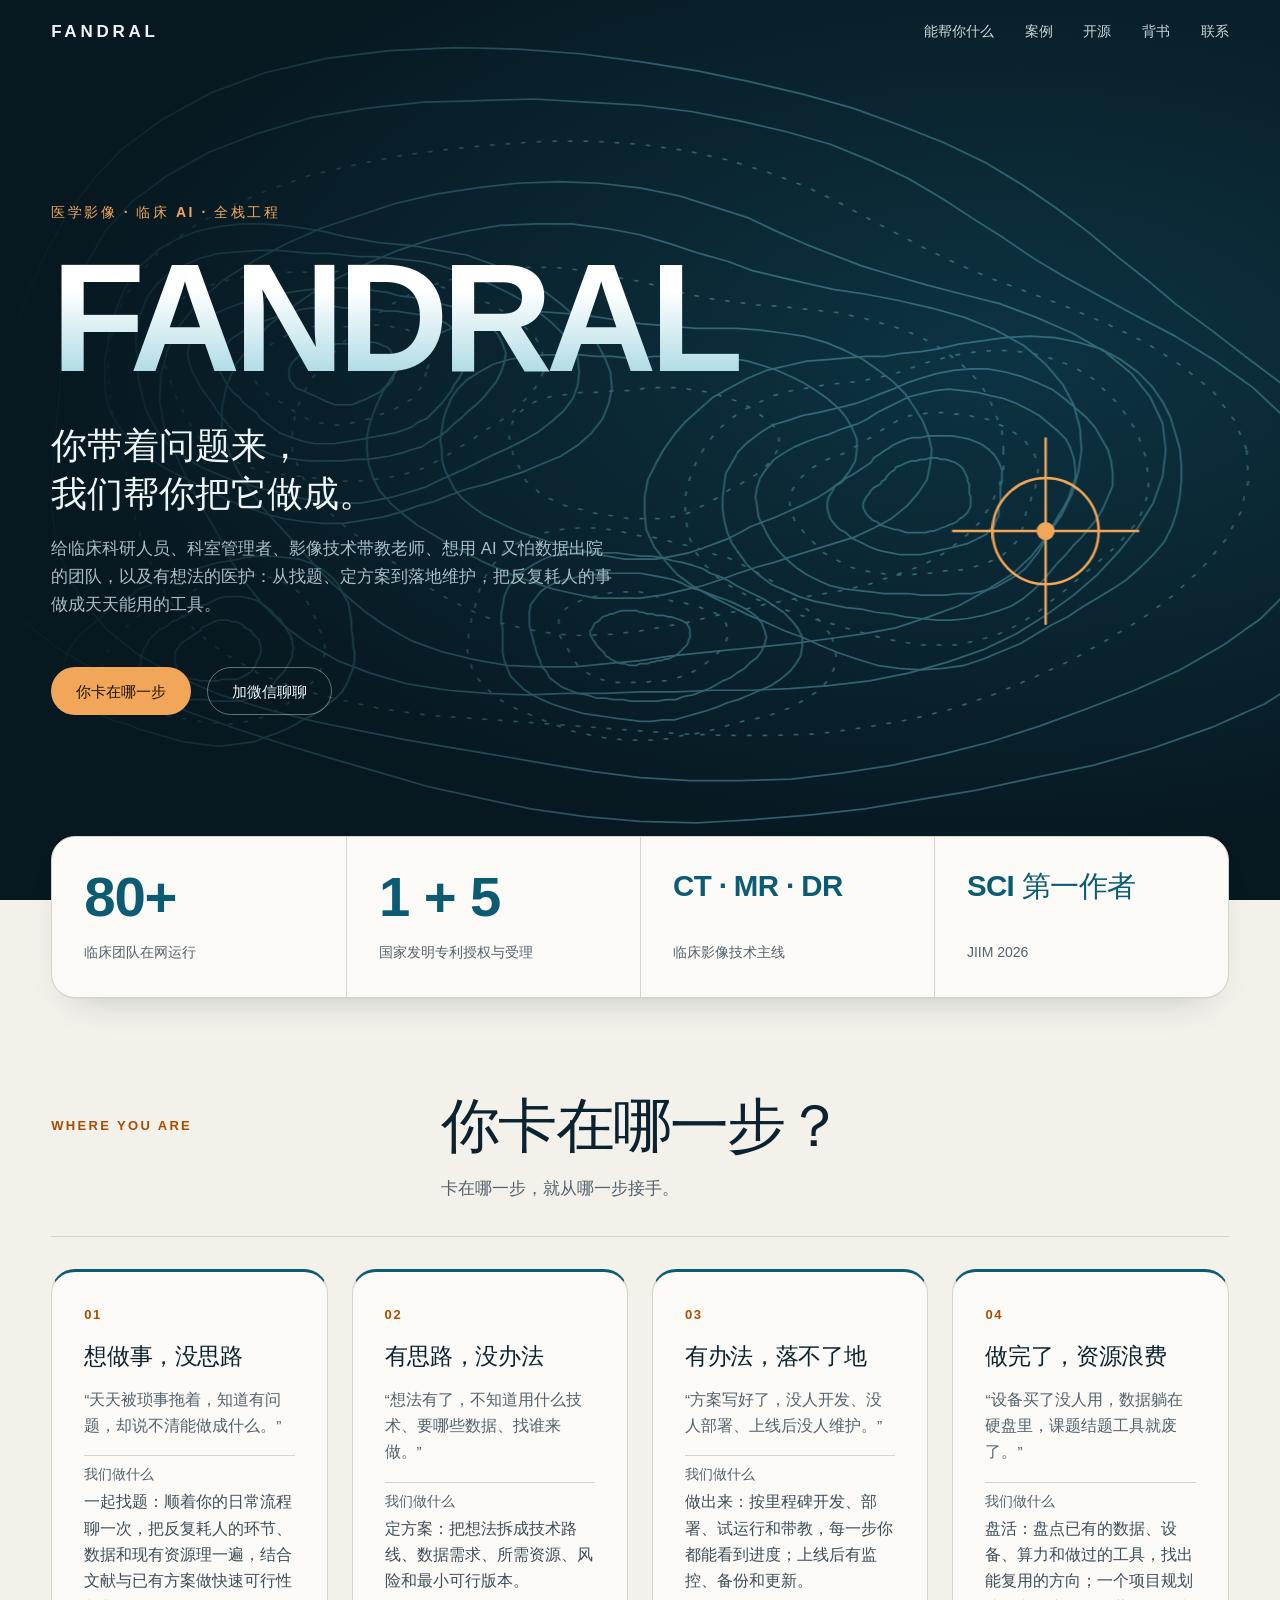
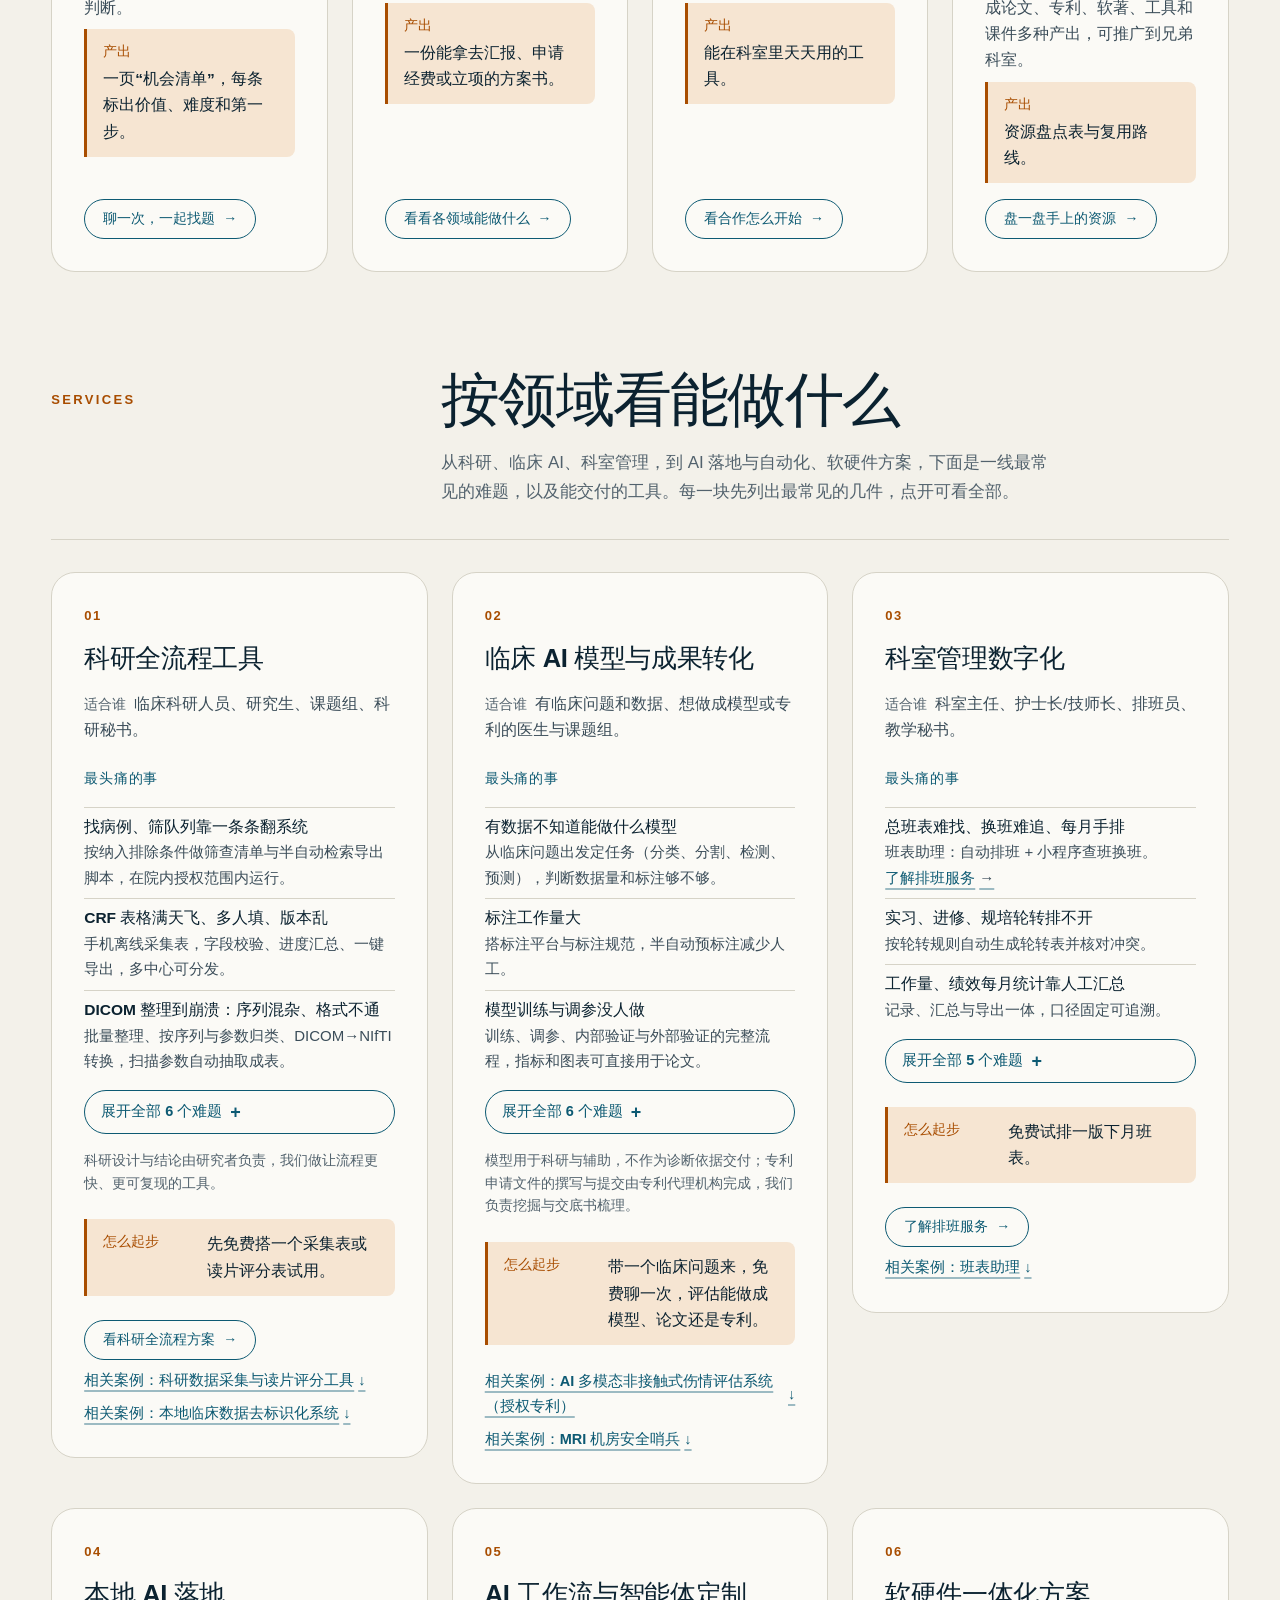
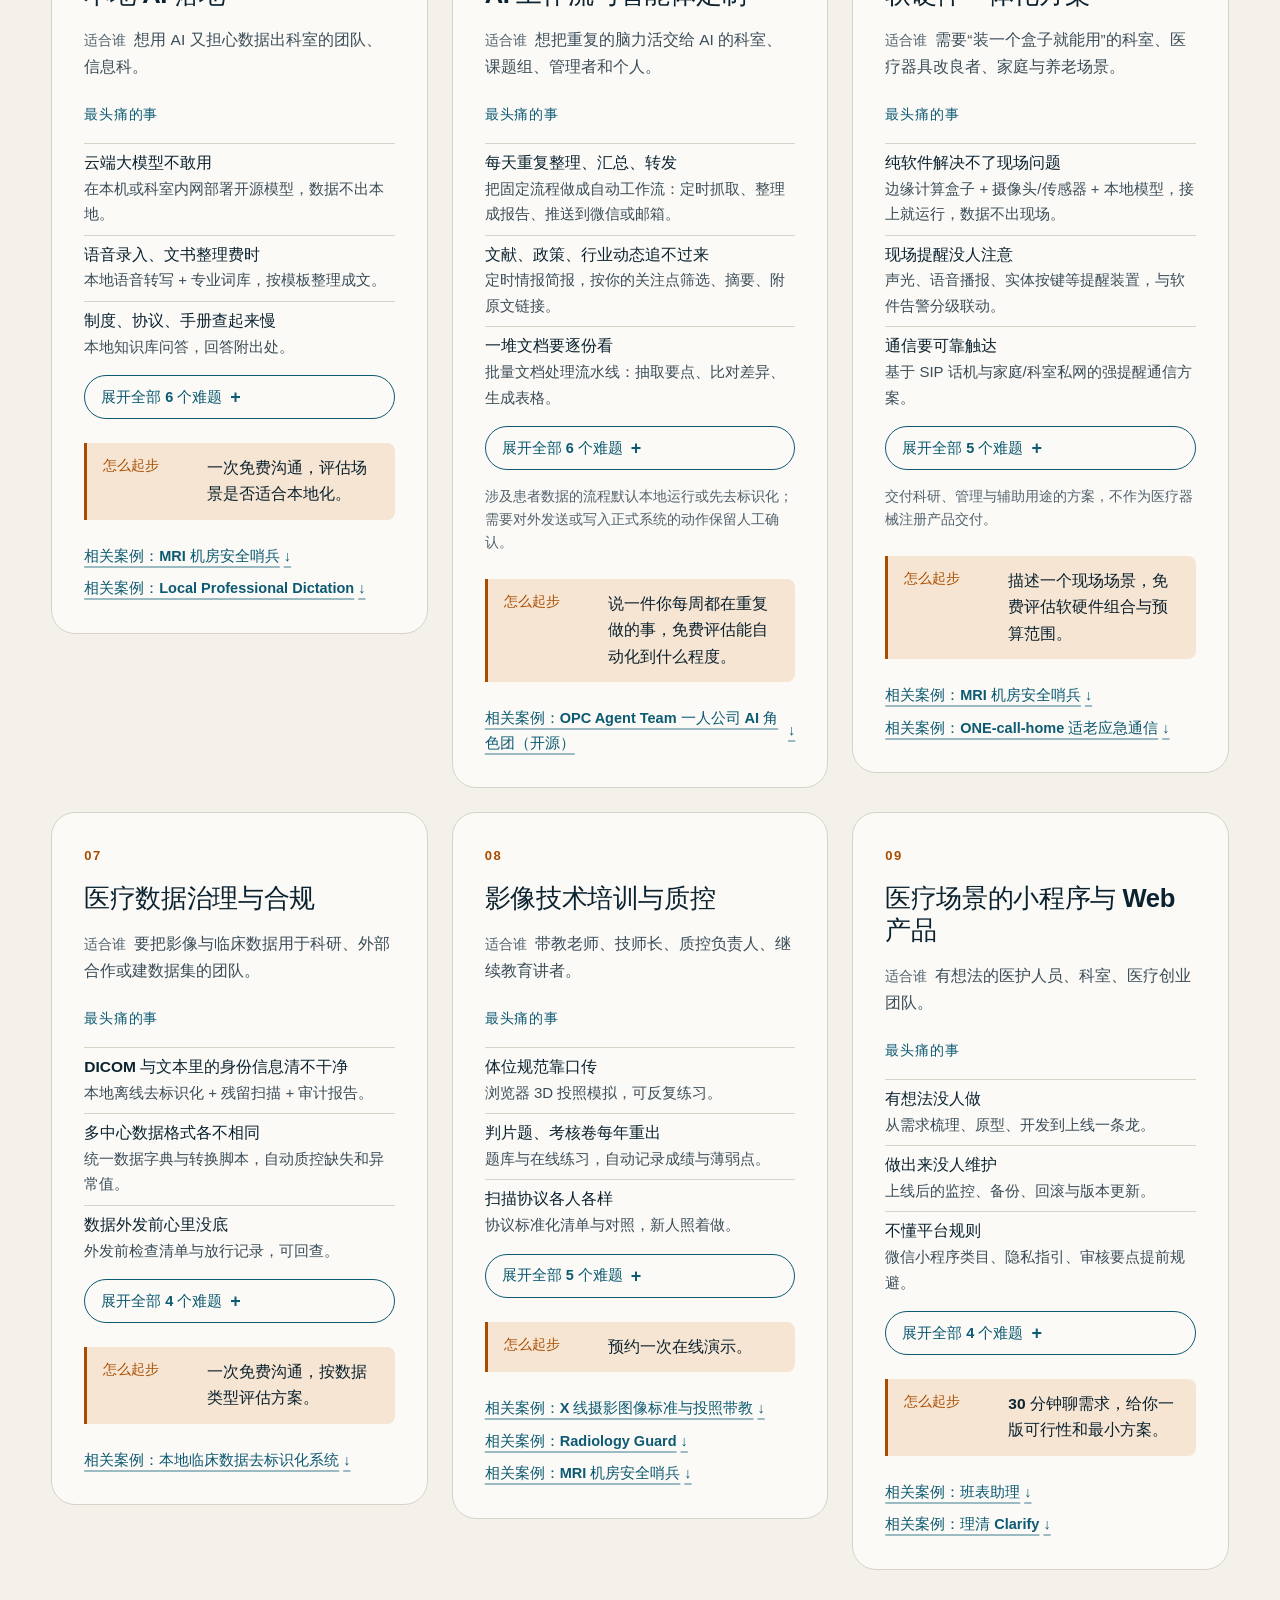
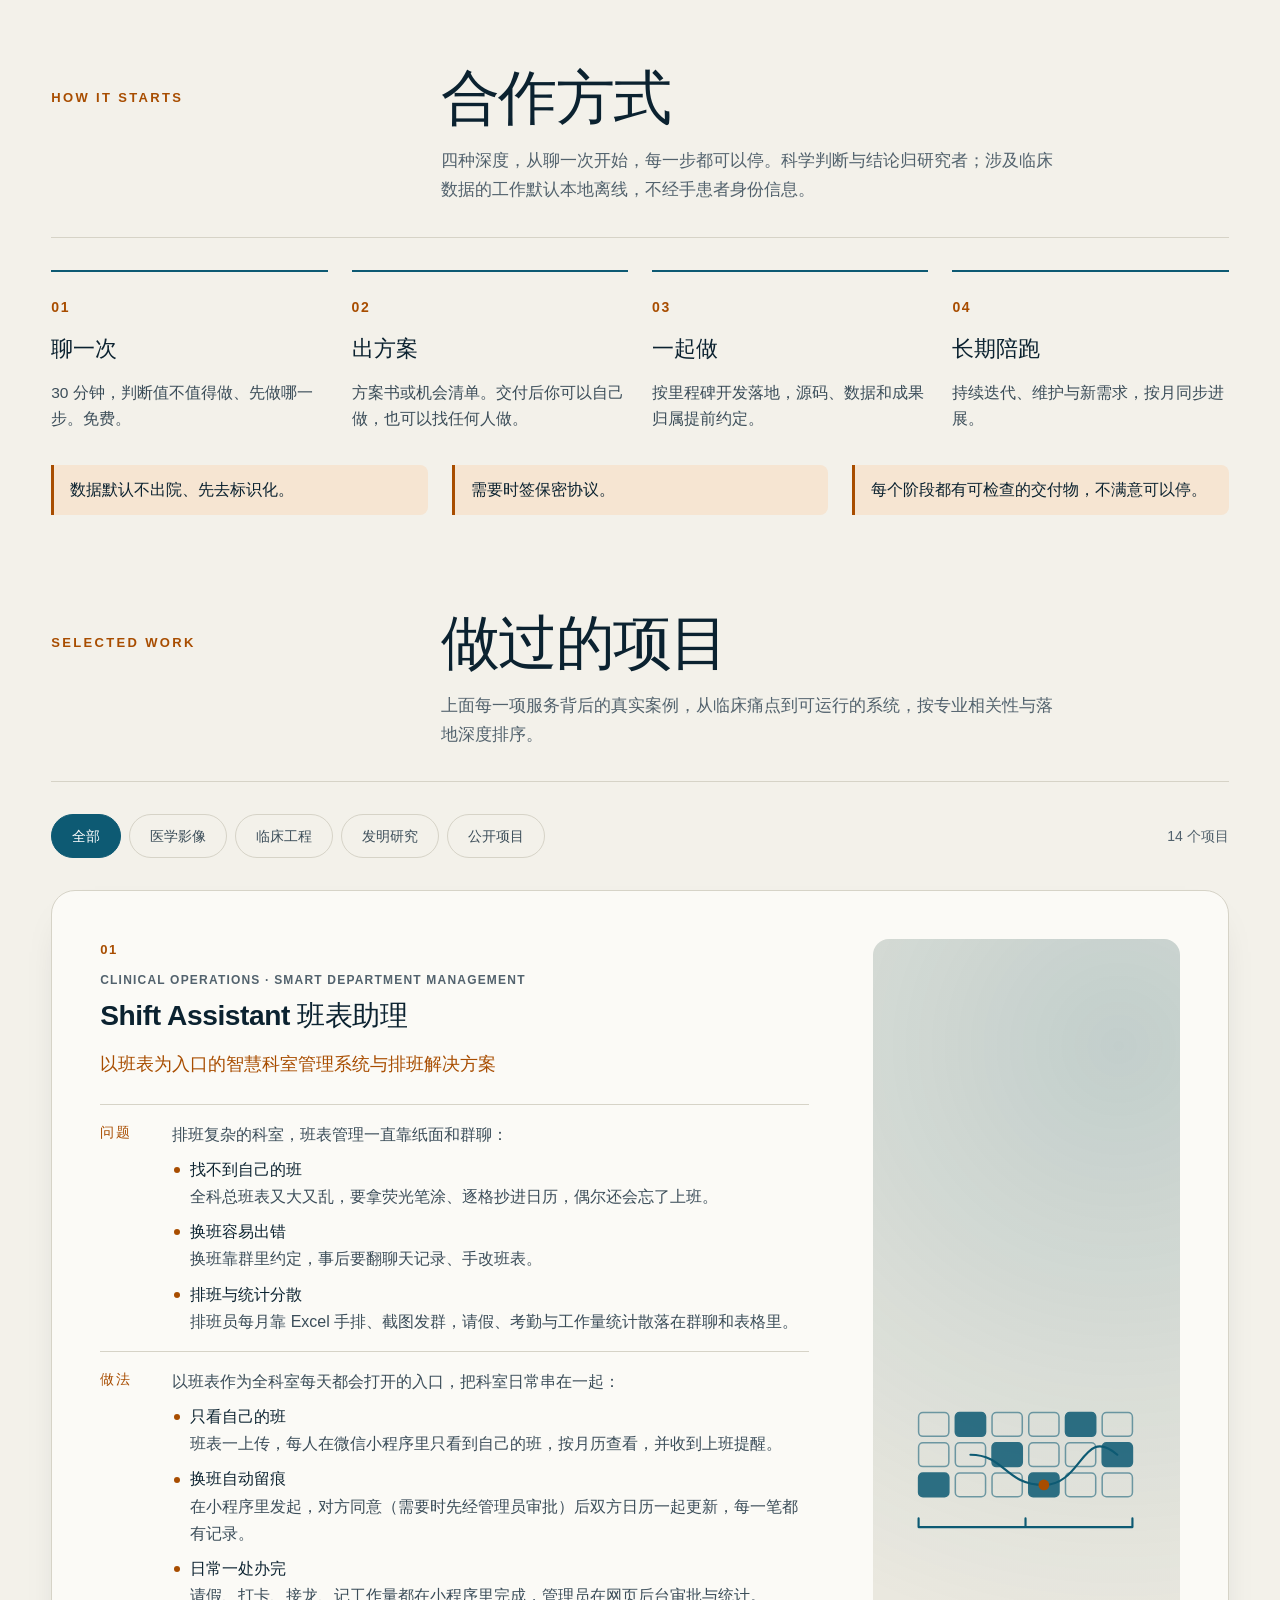
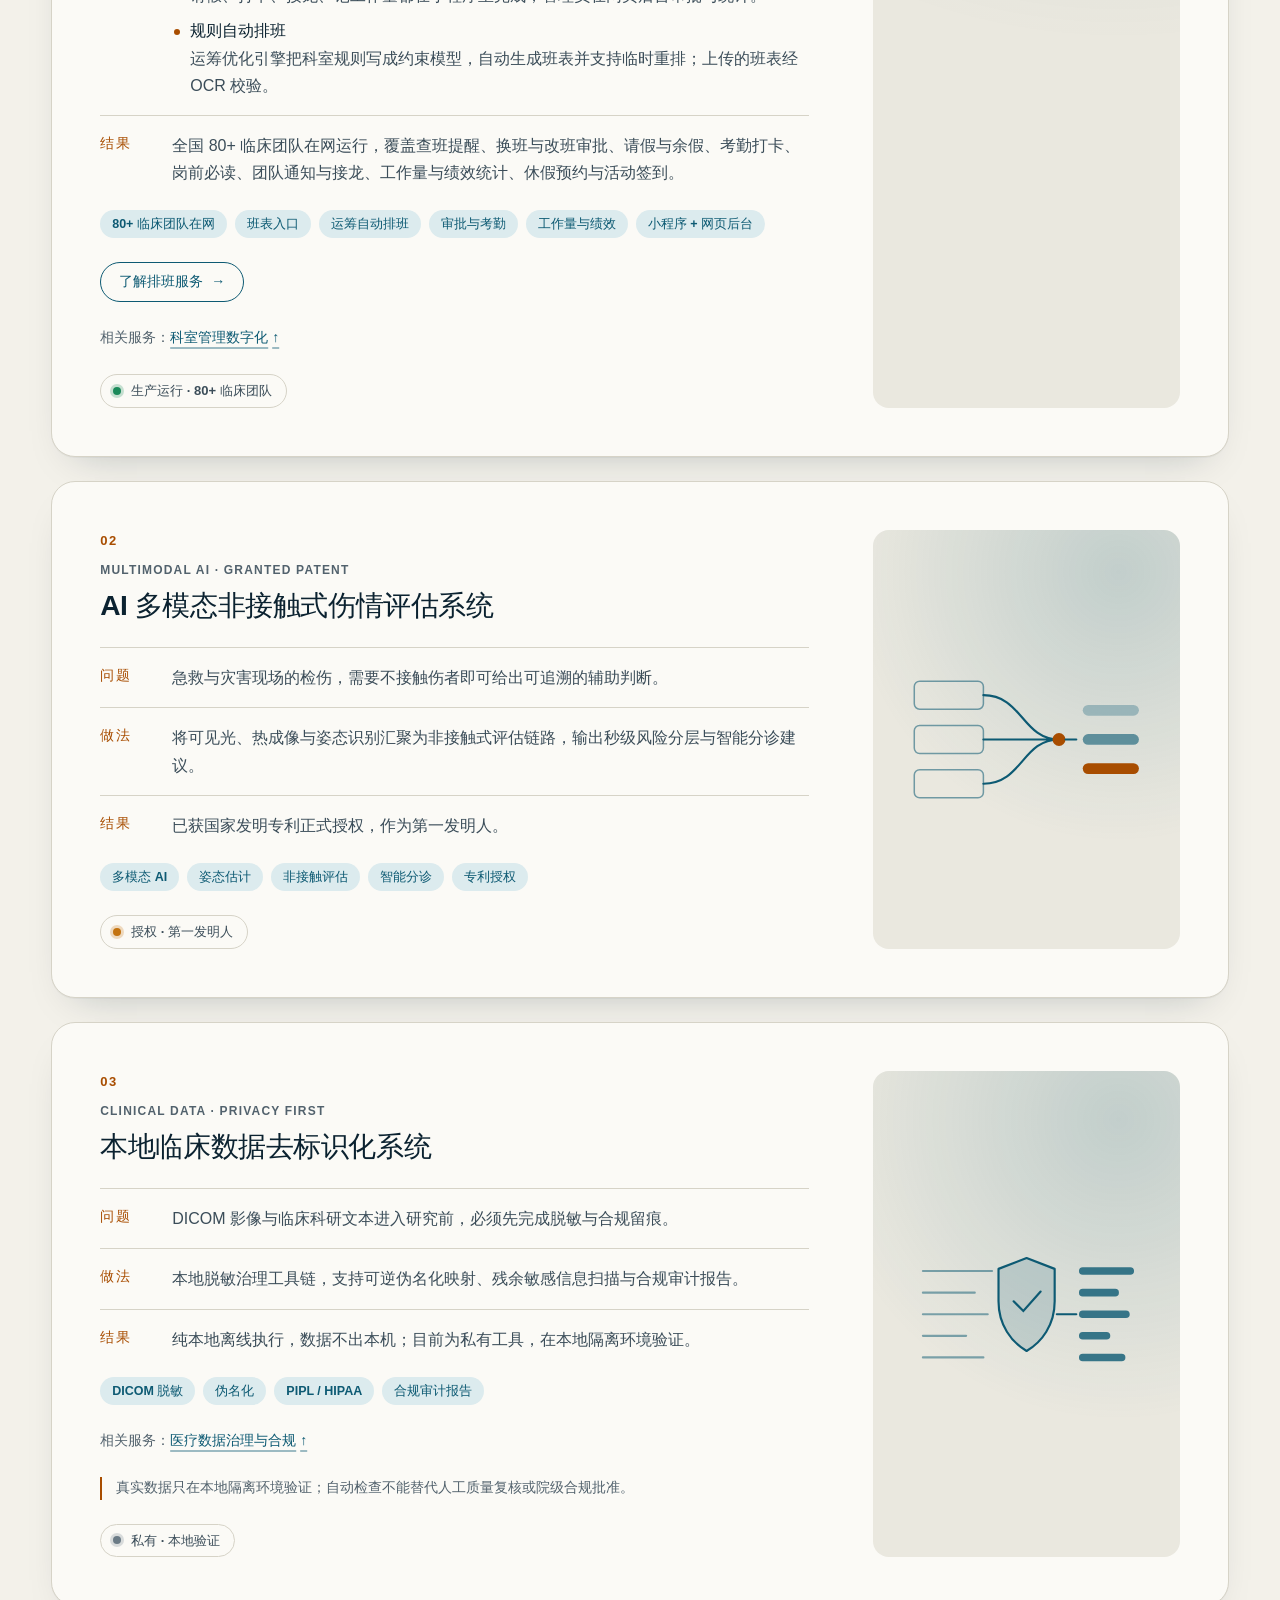
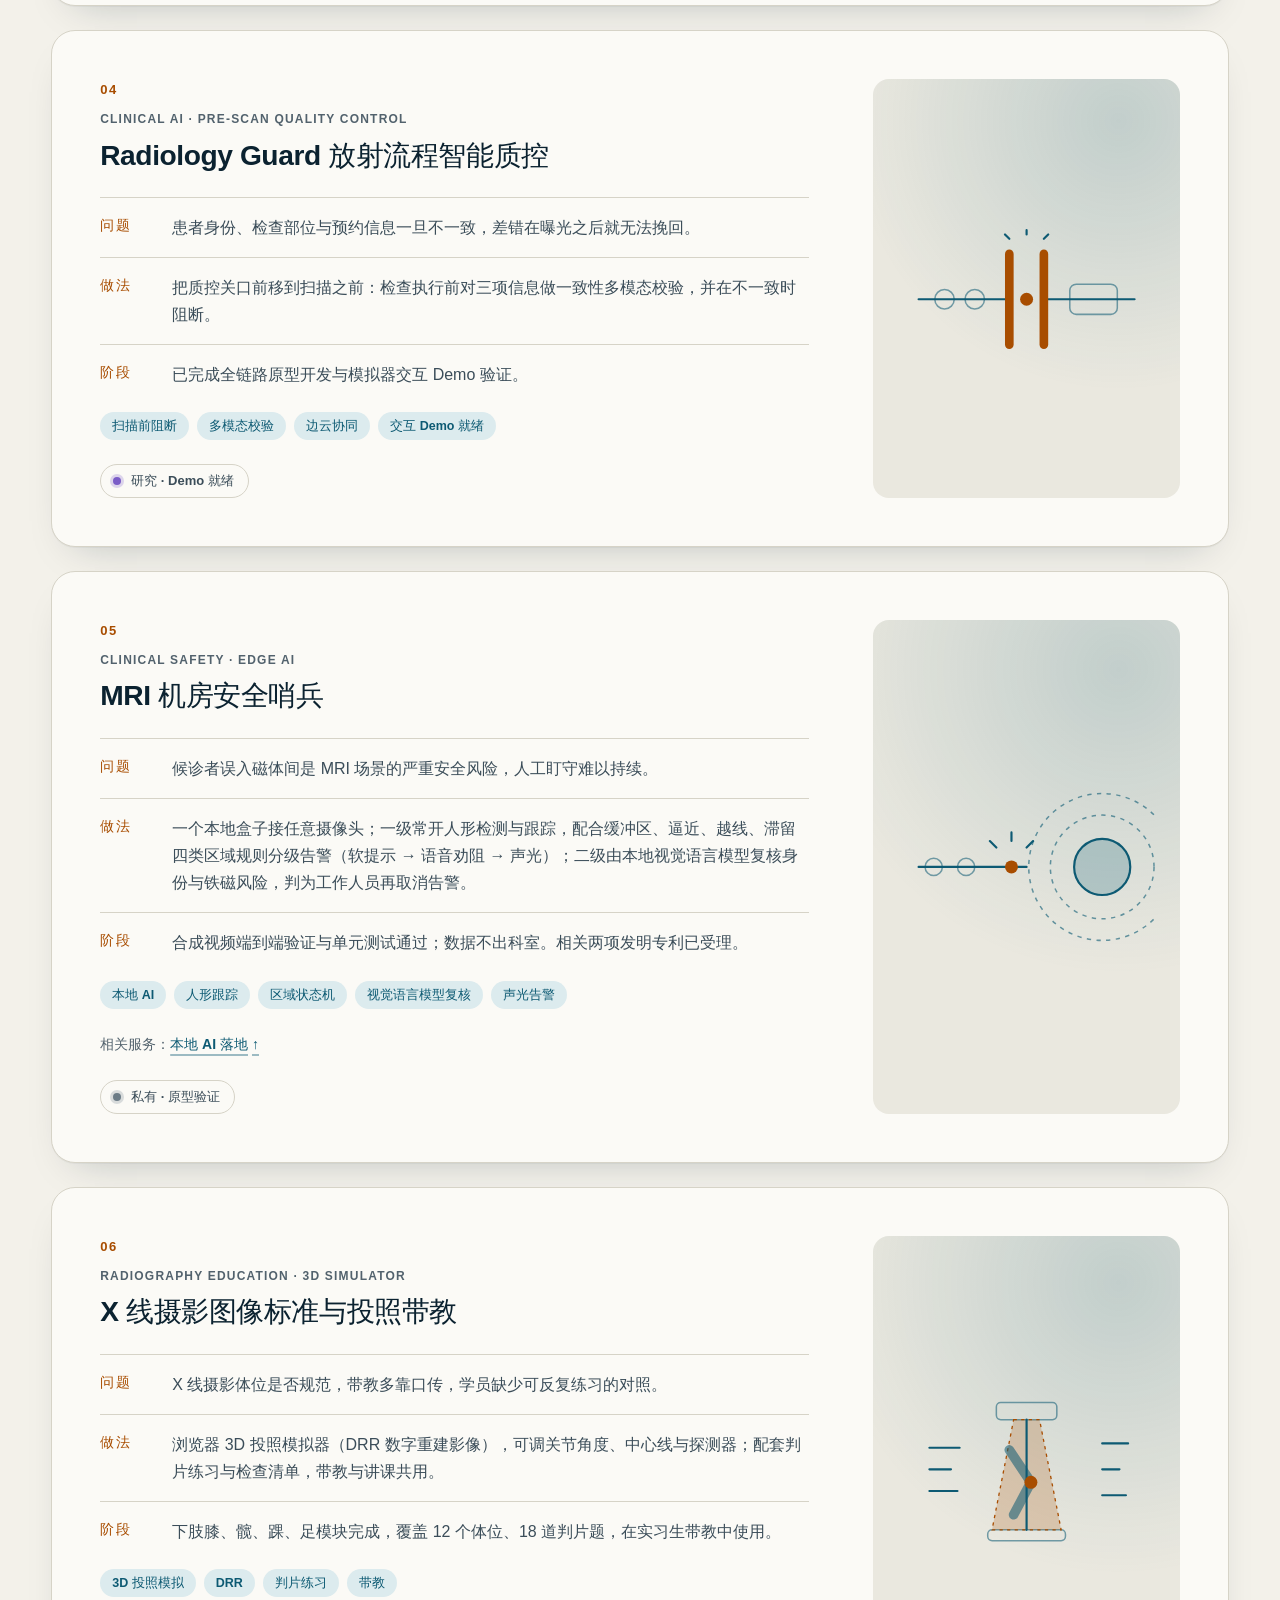
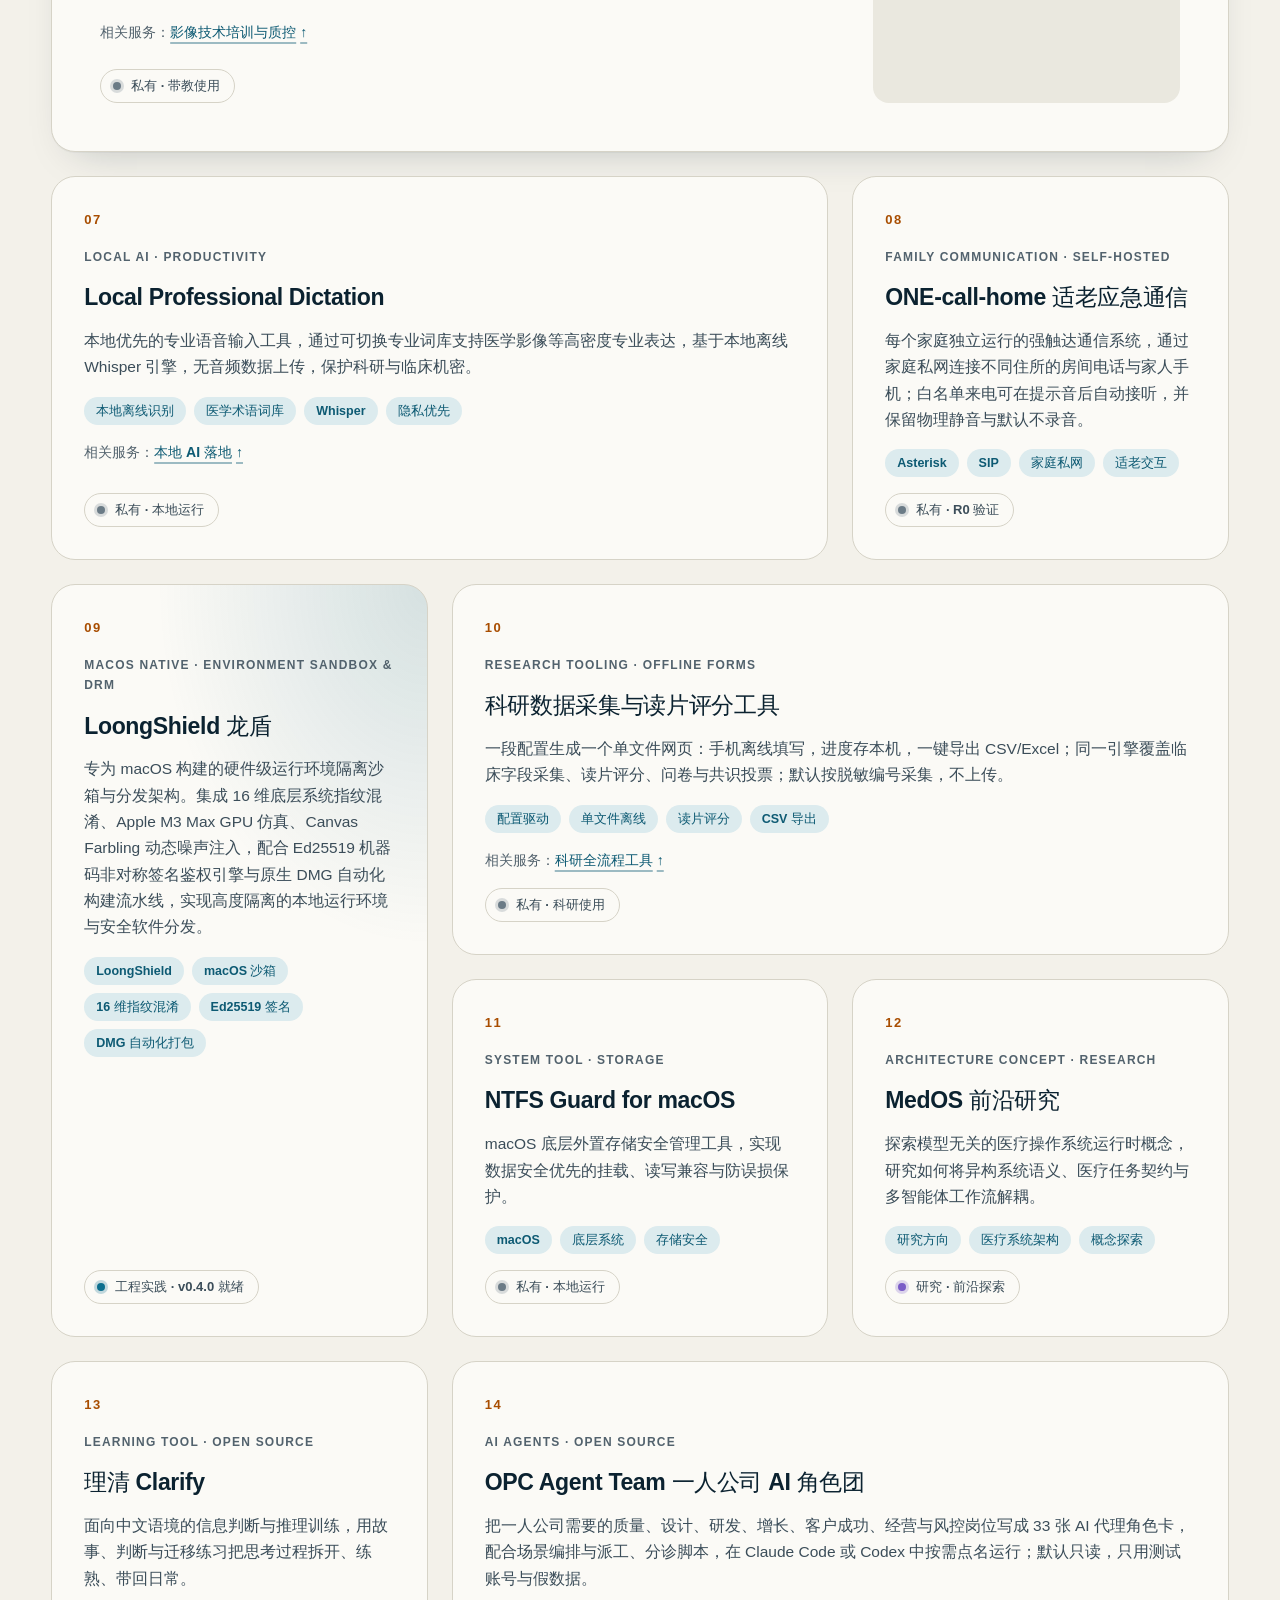
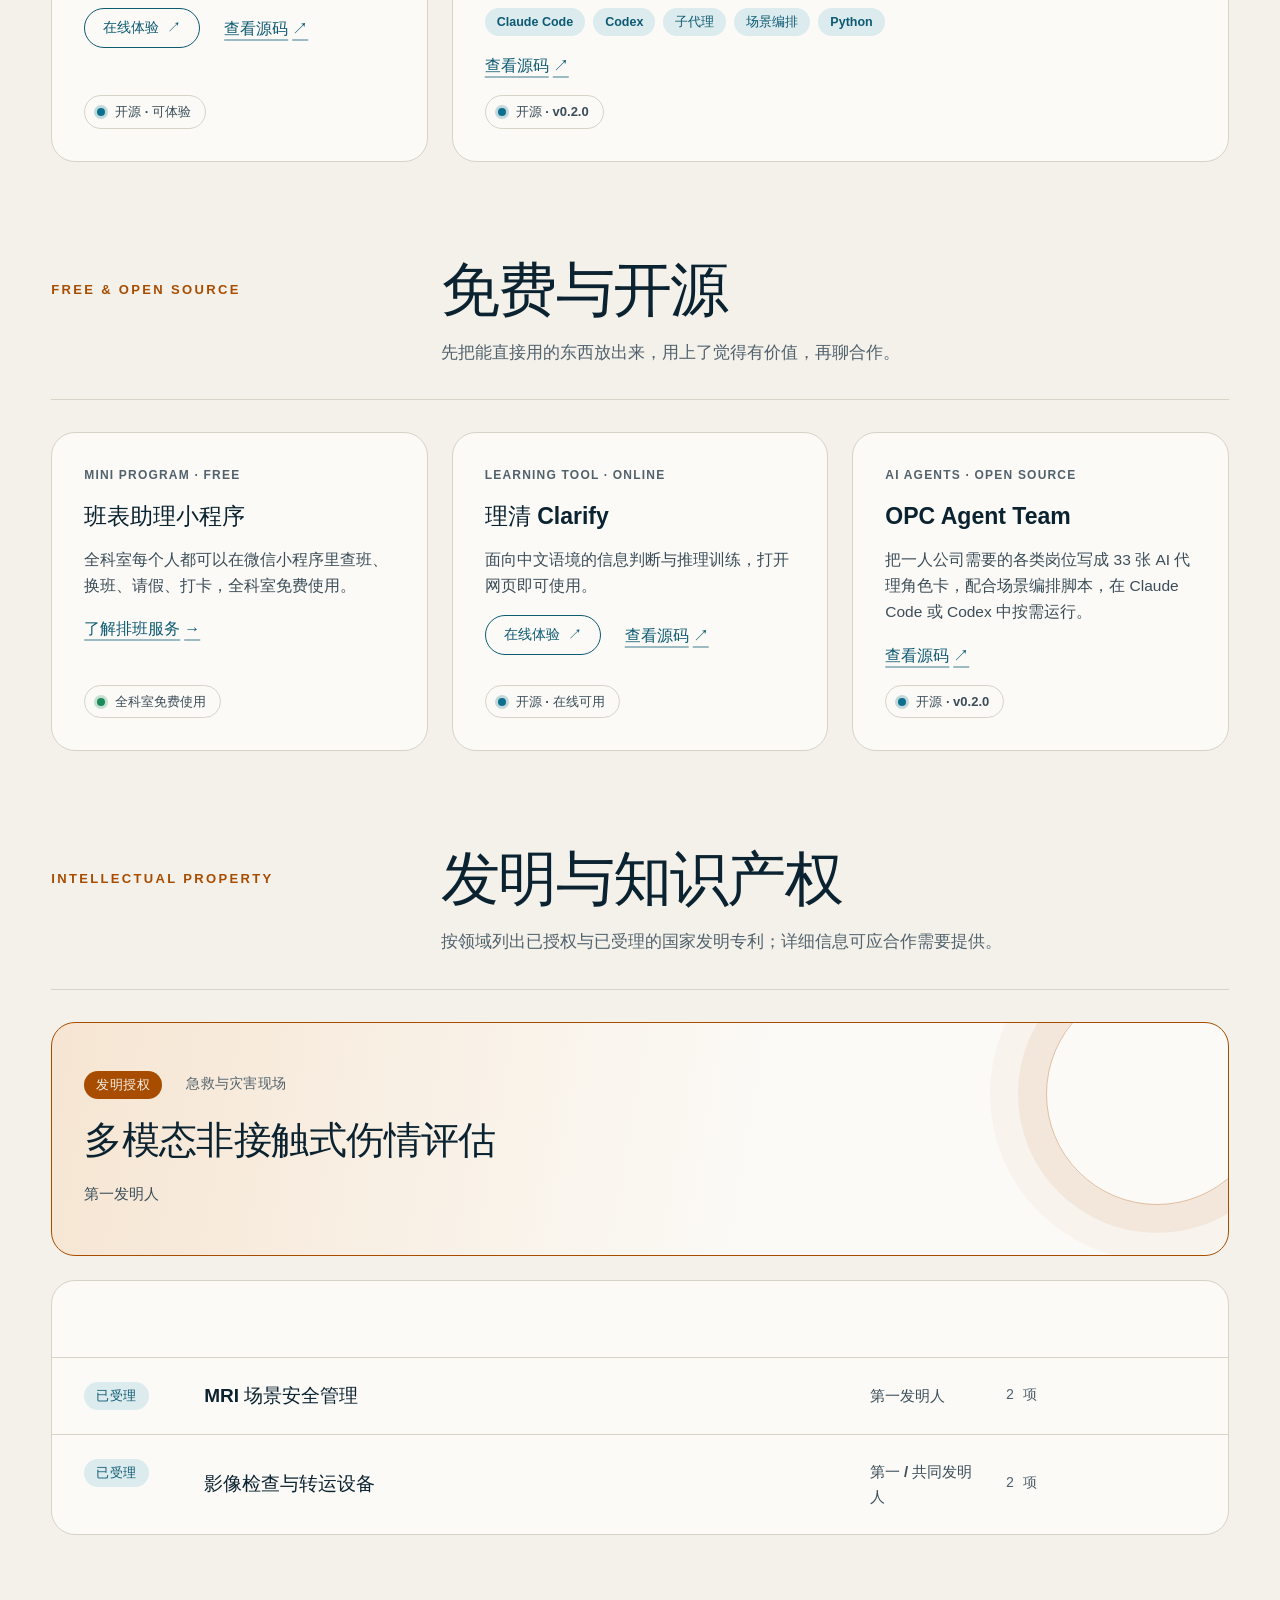
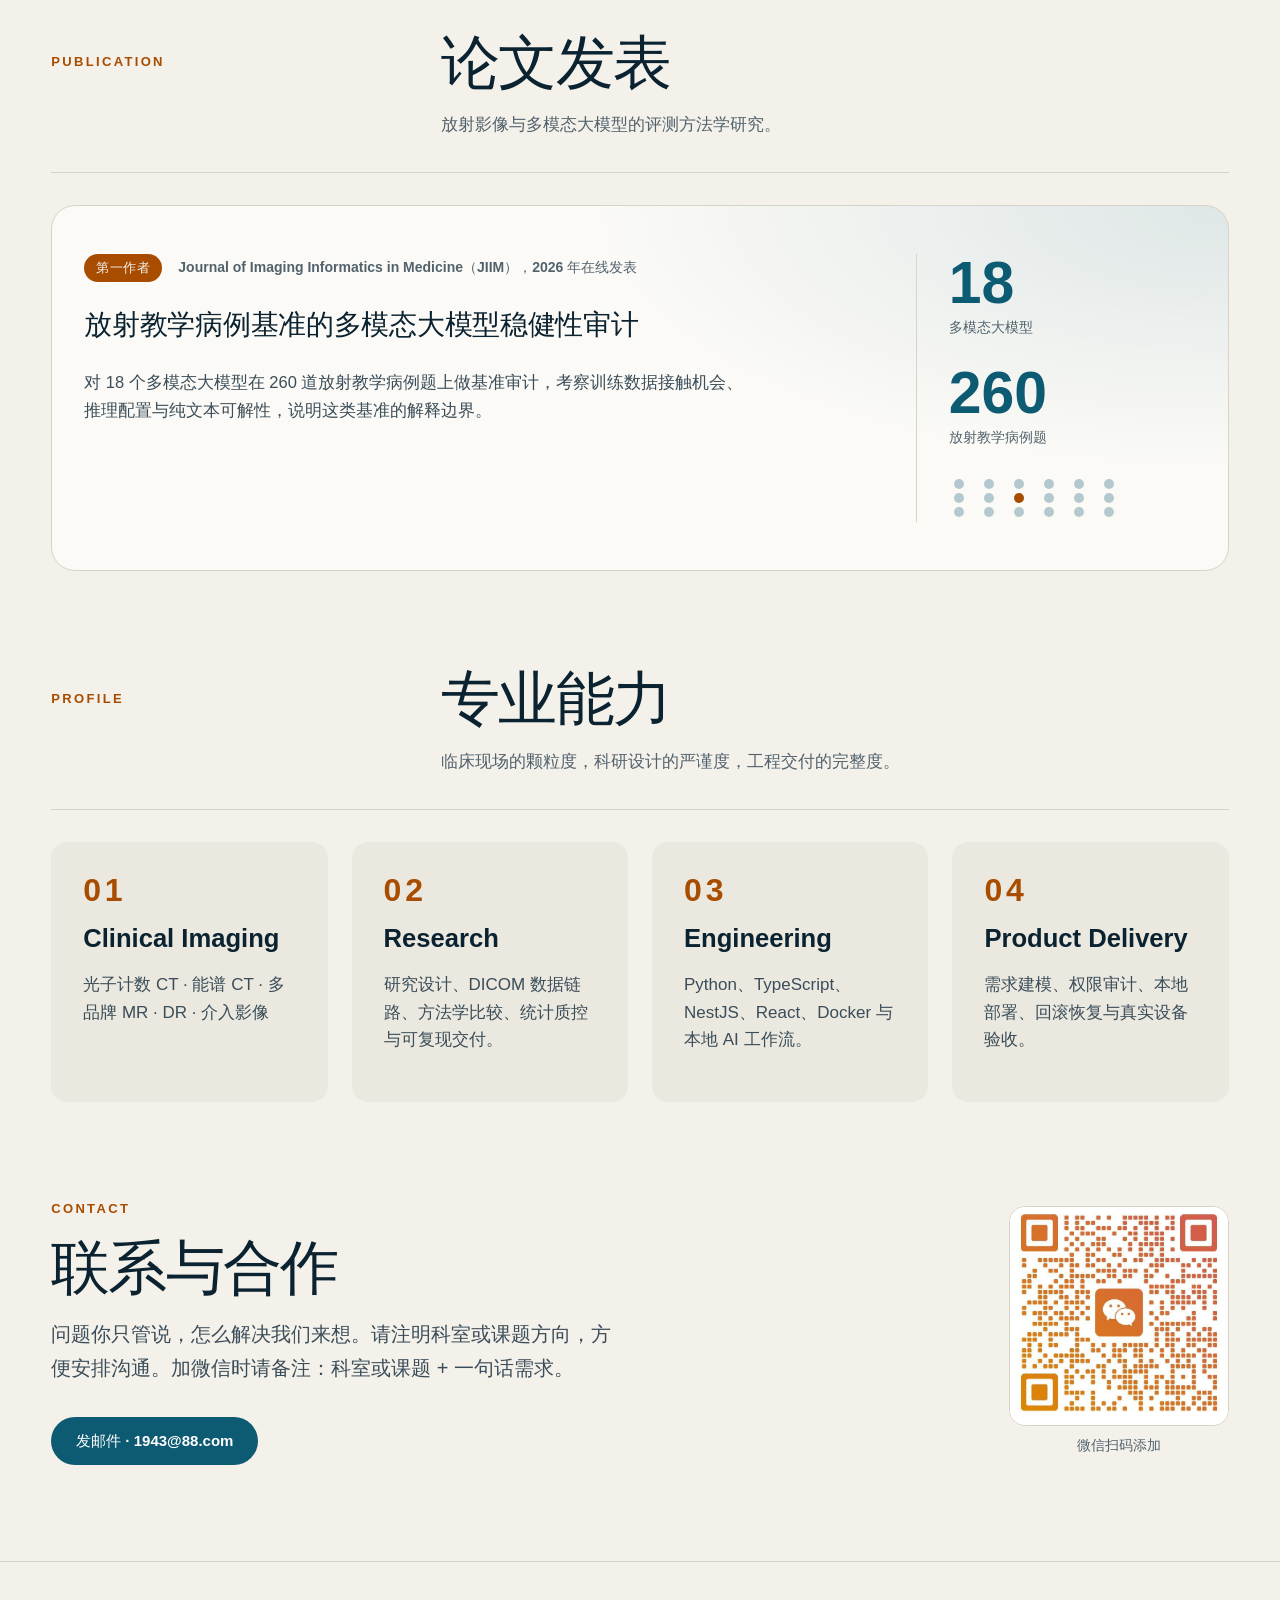
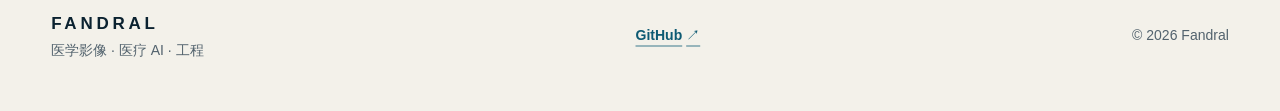
==== commit ef319b2a: "展示页服务区改为“卡在哪一步”加九个领域，新增科研全流程页 Co-Authored-By: Claude Opus 5.5 <noreply@anthropic.com>" ====
--- a/index.html
+++ b/index.html
@@ -5,7 +5,7 @@
     <meta name="viewport" content="width=device-width, initial-scale=1.0" />
     <meta
       name="description"
-      content="把医疗一线的麻烦事做成好用的工具：科室排班、科研工具定制、本地 AI 部署咨询、临床数据去标识化方案与影像技术带教产品。"
+      content="把医疗一线的麻烦事做成好用的工具：科研全流程工具、临床 AI 模型、科室管理数字化、本地 AI 落地、AI 工作流定制、软硬件方案与医疗数据治理。"
     />
     <meta name="color-scheme" content="light dark" />
     <meta name="theme-color" content="#f3f1ea" media="(prefers-color-scheme: light)" />
@@ -13,7 +13,7 @@
     <meta property="og:title" content="FANDRAL" />
     <meta
       property="og:description"
-      content="科室排班、科研工具、本地 AI 部署与临床数据去标识化。"
+      content="科研工具、临床 AI、科室管理数字化与本地 AI 落地。"
     />
     <meta property="og:type" content="website" />
     <meta property="og:url" content="https://fandral2008.github.io/" />
@@ -23,8 +23,8 @@
     <meta name="twitter:image" content="https://fandral2008.github.io/assets/og-fandral.png" />
     <title>FANDRAL | 医学影像、医疗 AI 与工程</title>
     <link rel="icon" href="./assets/favicon.svg" type="image/svg+xml" />
-    <link rel="stylesheet" href="./styles.css?v=20261024-r3" />
-    <script src="./script.js?v=20261024-r3" defer></script>
+    <link rel="stylesheet" href="./styles.css?v=20261024-r4" />
+    <script src="./script.js?v=20261024-r4" defer></script>
   </head>
   <body>
     <a class="skip-link" href="#main">跳到主要内容</a>
@@ -87,12 +87,12 @@
         <div class="hero-copy">
           <p class="hero-kicker">医学影像 · 临床 AI · 全栈工程</p>
           <h1 id="hero-title">FANDRAL</h1>
-          <p class="hero-lead">把医疗一线的麻烦事，变成每天好用的工具。</p>
+          <p class="hero-lead">你带着问题来，<br />我们帮你把它做成。</p>
           <p class="hero-summary">
-            给科室管理者、临床科研人员、影像技术带教老师，以及想用 AI 又怕数据出院的团队：把排班、数据收集、去标识化和技能带教这些反复耗人的事，做成能直接用起来的东西。
+            给临床科研人员、科室管理者、影像技术带教老师、想用 AI 又怕数据出院的团队，以及有想法的医护：从找题、定方案到落地维护，把反复耗人的事做成天天能用的工具。
           </p>
           <div class="hero-actions">
-            <a class="button button-primary" href="#services">看看能帮你什么</a>
+            <a class="button button-primary" href="#stuck">你卡在哪一步</a>
             <a class="button button-ghost" href="#contact">加微信聊聊</a>
           </div>
         </div>
@@ -118,24 +118,154 @@
         </div>
       </section>
 
-      <section class="services section" id="services" aria-labelledby="services-title">
-        <div class="section-intro">
-          <p class="eyebrow">Services</p>
-          <div>
-            <h2 id="services-title">能帮你解决什么</h2>
-            <p>五类常见的麻烦，每一类都有明确的交付物和起步方式，先看适不适合你。</p>
-          </div>
-        </div>
-
-        <div class="service-grid">
+      <section class="services section" id="services" aria-labelledby="stuck-title">
+        <div id="stuck" class="stuck">
+          <div class="section-intro">
+            <p class="eyebrow">Where You Are</p>
+            <div>
+              <h2 id="stuck-title">你卡在哪一步？</h2>
+              <p>卡在哪一步，就从哪一步接手。</p>
+            </div>
+          </div>
+          <ol class="stage-grid">
+          <li class="stage">
+            <p class="stage-no">01</p>
+            <h3>想做事，没思路</h3>
+            <p class="stage-situation">“天天被琐事拖着，知道有问题，却说不清能做成什么。”</p>
+            <dl class="stage-rows">
+              <div><dt>我们做什么</dt><dd>一起找题：顺着你的日常流程聊一次，把反复耗人的环节、数据和现有资源理一遍，结合文献与已有方案做快速可行性判断。</dd></div>
+              <div class="is-out"><dt>产出</dt><dd>一页“机会清单”，每条标出价值、难度和第一步。</dd></div>
+            </dl>
+            <a class="button button-outline" href="#contact">聊一次，一起找题 <span aria-hidden="true">→</span></a>
+          </li>
+          <li class="stage">
+            <p class="stage-no">02</p>
+            <h3>有思路，没办法</h3>
+            <p class="stage-situation">“想法有了，不知道用什么技术、要哪些数据、找谁来做。”</p>
+            <dl class="stage-rows">
+              <div><dt>我们做什么</dt><dd>定方案：把想法拆成技术路线、数据需求、所需资源、风险和最小可行版本。</dd></div>
+              <div class="is-out"><dt>产出</dt><dd>一份能拿去汇报、申请经费或立项的方案书。</dd></div>
+            </dl>
+            <a class="button button-outline" href="#domains">看看各领域能做什么 <span aria-hidden="true">→</span></a>
+          </li>
+          <li class="stage">
+            <p class="stage-no">03</p>
+            <h3>有办法，落不了地</h3>
+            <p class="stage-situation">“方案写好了，没人开发、没人部署、上线后没人维护。”</p>
+            <dl class="stage-rows">
+              <div><dt>我们做什么</dt><dd>做出来：按里程碑开发、部署、试运行和带教，每一步你都能看到进度；上线后有监控、备份和更新。</dd></div>
+              <div class="is-out"><dt>产出</dt><dd>能在科室里天天用的工具。</dd></div>
+            </dl>
+            <a class="button button-outline" href="#start">看合作怎么开始 <span aria-hidden="true">→</span></a>
+          </li>
+          <li class="stage">
+            <p class="stage-no">04</p>
+            <h3>做完了，资源浪费</h3>
+            <p class="stage-situation">“设备买了没人用，数据躺在硬盘里，课题结题工具就废了。”</p>
+            <dl class="stage-rows">
+              <div><dt>我们做什么</dt><dd>盘活：盘点已有的数据、设备、算力和做过的工具，找出能复用的方向；一个项目规划成论文、专利、软著、工具和课件多种产出，可推广到兄弟科室。</dd></div>
+              <div class="is-out"><dt>产出</dt><dd>资源盘点表与复用路线。</dd></div>
+            </dl>
+            <a class="button button-outline" href="#contact">盘一盘手上的资源 <span aria-hidden="true">→</span></a>
+          </li>
+          </ol>
+        </div>
+
+        <div id="domains" class="domains">
+          <div class="section-intro">
+            <p class="eyebrow">Services</p>
+            <div>
+              <h2 id="domains-title">按领域看能做什么</h2>
+              <p>从科研、临床 AI、科室管理，到 AI 落地与自动化、软硬件方案，下面是一线最常见的难题，以及能交付的工具。每一块先列出最常见的几件，点开可看全部。</p>
+            </div>
+          </div>
+
+          <div class="service-grid">
+          <article class="service" id="svc-research">
+            <p class="service-no">01</p>
+            <h3>科研全流程工具</h3>
+            <p class="service-for"><span>适合谁</span>临床科研人员、研究生、课题组、科研秘书。</p>
+            <p class="pain-head">最头痛的事</p>
+            <ul class="pain-list">
+                <li><strong>找病例、筛队列靠一条条翻系统</strong><span>按纳入排除条件做筛查清单与半自动检索导出脚本，在院内授权范围内运行。</span></li>
+                <li><strong>CRF 表格满天飞、多人填、版本乱</strong><span>手机离线采集表，字段校验、进度汇总、一键导出，多中心可分发。</span></li>
+                <li><strong>DICOM 整理到崩溃：序列混杂、格式不通</strong><span>批量整理、按序列与参数归类、DICOM→NIfTI 转换，扫描参数自动抽取成表。</span></li>
+            </ul>
+            <details class="more">
+              <summary><span class="when-closed">展开全部 6 个难题</span><span class="when-open">收起</span></summary>
+              <div class="more-body">
+                <ul class="pain-list">
+                  <li><strong>读片研究难组织</strong><span>多读者读片平台：盲法、随机顺序、计时，自动算 Kappa / ICC 一致性。</span></li>
+                  <li><strong>统计和出图反复返工</strong><span>可复现的分析脚本与出版级图表，改一处全部重算。</span></li>
+                  <li><strong>影像组学与深度学习门槛高</strong><span>特征提取、分割与模型训练验证的可复现流程，结果可追溯到每一步。 <a class="text-link" href="#svc-model">完整的模型项目见下一板块 <span aria-hidden="true">↓</span></a></span></li>
+                </ul>
+                <div class="surprise"><p><strong>你可能没想到</strong></p><ul class="surprise-list"><li>大模型或多模态模型在你的任务上到底靠不靠谱，可以做成一套标准化评测（相关背书见<a class="text-link" href="#papers">论文区</a>）。</li><li>投稿前的格式、参考文献核对，软件著作权与专利交底材料的整理，也能做成工具一键检查。</li></ul></div>
+              </div>
+            </details>
+            <p class="boundary">科研设计与结论由研究者负责，我们做让流程更快、更可复现的工具。</p>
+            <dl class="service-rows">
+              <div class="is-start"><dt>怎么起步</dt><dd>先免费搭一个采集表或读片评分表试用。</dd></div>
+            </dl>
+            <div class="service-links">
+              <a class="button button-outline" href="research/">看科研全流程方案 <span aria-hidden="true">→</span></a>
+              <a class="text-link" href="#p-collect">相关案例：科研数据采集与读片评分工具 <span aria-hidden="true">↓</span></a>
+              <a class="text-link" href="#p-deid">相关案例：本地临床数据去标识化系统 <span aria-hidden="true">↓</span></a>
+            </div>
+          </article>
+
+          <article class="service" id="svc-model">
+            <p class="service-no">02</p>
+            <h3>临床 AI 模型与成果转化</h3>
+            <p class="service-for"><span>适合谁</span>有临床问题和数据、想做成模型或专利的医生与课题组。</p>
+            <p class="pain-head">最头痛的事</p>
+            <ul class="pain-list">
+                <li><strong>有数据不知道能做什么模型</strong><span>从临床问题出发定任务（分类、分割、检测、预测），判断数据量和标注够不够。</span></li>
+                <li><strong>标注工作量大</strong><span>搭标注平台与标注规范，半自动预标注减少人工。</span></li>
+                <li><strong>模型训练与调参没人做</strong><span>训练、调参、内部验证与外部验证的完整流程，指标和图表可直接用于论文。</span></li>
+            </ul>
+            <details class="more">
+              <summary><span class="when-closed">展开全部 6 个难题</span><span class="when-open">收起</span></summary>
+              <div class="more-body">
+                <ul class="pain-list">
+                  <li><strong>模型做完停在电脑里</strong><span>封装成科室内可用的本地工具，附使用说明和效果复核记录。</span></li>
+                  <li><strong>临床里的好点子没变成专利</strong><span>专利挖掘：从你的临床流程和工具里找出可保护的技术点，梳理成技术交底书。</span></li>
+                  <li><strong>软件做完没留权属</strong><span>软件著作权申请材料的整理。</span></li>
+                </ul>
+                <div class="surprise"><p><strong>你可能没想到</strong>同一个项目可以同时产出论文、专利、软著和可用工具，提前规划一次，后面少走弯路。</p></div>
+              </div>
+            </details>
+            <p class="boundary">模型用于科研与辅助，不作为诊断依据交付；专利申请文件的撰写与提交由专利代理机构完成，我们负责挖掘与交底书梳理。</p>
+            <dl class="service-rows">
+              <div class="is-start"><dt>怎么起步</dt><dd>带一个临床问题来，免费聊一次，评估能做成模型、论文还是专利。</dd></div>
+            </dl>
+            <div class="service-links">
+              <a class="text-link" href="#p-injury">相关案例：AI 多模态非接触式伤情评估系统（授权专利） <span aria-hidden="true">↓</span></a>
+              <a class="text-link" href="#p-mri">相关案例：MRI 机房安全哨兵 <span aria-hidden="true">↓</span></a>
+            </div>
+          </article>
+
           <article class="service" id="svc-scheduling">
-            <p class="service-no">01</p>
-            <h3>科室排班服务</h3>
+            <p class="service-no">03</p>
+            <h3>科室管理数字化</h3>
+            <p class="service-for"><span>适合谁</span>科室主任、护士长/技师长、排班员、教学秘书。</p>
+            <p class="pain-head">最头痛的事</p>
+            <ul class="pain-list">
+                <li><strong>总班表难找、换班难追、每月手排</strong><span>班表助理：自动排班 + 小程序查班换班。 <a class="text-link" href="scheduling/">了解排班服务 <span aria-hidden="true">→</span></a></span></li>
+                <li><strong>实习、进修、规培轮转排不开</strong><span>按轮转规则自动生成轮转表并核对冲突。</span></li>
+                <li><strong>工作量、绩效每月统计靠人工汇总</strong><span>记录、汇总与导出一体，口径固定可追溯。</span></li>
+            </ul>
+            <details class="more">
+              <summary><span class="when-closed">展开全部 5 个难题</span><span class="when-open">收起</span></summary>
+              <div class="more-body">
+                <ul class="pain-list">
+                  <li><strong>请假、考勤、通知、报名散在群里</strong><span>同一入口完成并留痕。</span></li>
+                  <li><strong>制度、流程、交接散落在聊天记录里</strong><span>科室知识库与岗前必读，新人入科有一份随时能查的手册。</span></li>
+                </ul>
+                <div class="surprise"><p><strong>你可能没想到</strong>设备故障与扫描协议的经验可以沉淀成可检索的知识库，换人不丢经验。</p></div>
+              </div>
+            </details>
             <dl class="service-rows">
-              <div><dt>适合谁</dt><dd>排班复杂的科室，如放射、超声等。</dd></div>
-              <div><dt>你的麻烦</dt><dd>总班表难找、换班难追、每月手排一两天。</dd></div>
-              <div><dt>能交付什么</dt><dd>把科室规则写成约束模型自动出班表；全科室用班表助理小程序查班、换班、请假、打卡。</dd></div>
-              <div class="is-start"><dt>怎么起步</dt><dd>免费试排一版下月班表，和手排的对比。</dd></div>
+              <div class="is-start"><dt>怎么起步</dt><dd>免费试排一版下月班表。</dd></div>
             </dl>
             <div class="service-links">
               <a class="button button-outline" href="scheduling/">了解排班服务 <span aria-hidden="true">→</span></a>
@@ -143,28 +273,29 @@
             </div>
           </article>
 
-          <article class="service" id="svc-research">
-            <p class="service-no">02</p>
-            <h3>科研工具定制</h3>
+          <article class="service" id="svc-ai">
+            <p class="service-no">04</p>
+            <h3>本地 AI 落地</h3>
+            <p class="service-for"><span>适合谁</span>想用 AI 又担心数据出科室的团队、信息科。</p>
+            <p class="pain-head">最头痛的事</p>
+            <ul class="pain-list">
+                <li><strong>云端大模型不敢用</strong><span>在本机或科室内网部署开源模型，数据不出本地。</span></li>
+                <li><strong>语音录入、文书整理费时</strong><span>本地语音转写 + 专业词库，按模板整理成文。</span></li>
+                <li><strong>制度、协议、手册查起来慢</strong><span>本地知识库问答，回答附出处。</span></li>
+            </ul>
+            <details class="more">
+              <summary><span class="when-closed">展开全部 6 个难题</span><span class="when-open">收起</span></summary>
+              <div class="more-body">
+                <ul class="pain-list">
+                  <li><strong>纸质单据、截图里的信息要手抄</strong><span>本地 OCR 与结构化抽取。</span></li>
+                  <li><strong>安全巡查靠人盯</strong><span>摄像头 + 本地视觉模型的分级提醒。</span></li>
+                  <li><strong>不知道买什么硬件、选哪个模型</strong><span>按场景做选型、算硬件预算、上线前做效果评测。</span></li>
+                </ul>
+                <div class="surprise"><p><strong>你可能没想到</strong>上线后还要权限、日志与评测复核，我们把“能用”做到“敢用”。</p></div>
+              </div>
+            </details>
             <dl class="service-rows">
-              <div><dt>适合谁</dt><dd>临床科研人员与课题组。</dd></div>
-              <div><dt>你的麻烦</dt><dd>数据收集退回 Excel、抱着电脑找人填表、读片评分难汇总。</dd></div>
-              <div><dt>能交付什么</dt><dd>一段配置生成手机可用的离线采集、读片评分或问卷网页，一键导出表格。</dd></div>
-              <div class="is-start"><dt>怎么起步</dt><dd>先免费搭一个采集表试用。</dd></div>
-            </dl>
-            <div class="service-links">
-              <a class="text-link" href="#p-collect">相关案例：科研数据采集与读片评分工具 <span aria-hidden="true">↓</span></a>
-            </div>
-          </article>
-
-          <article class="service" id="svc-ai">
-            <p class="service-no">03</p>
-            <h3>本地 AI 部署咨询</h3>
-            <dl class="service-rows">
-              <div><dt>适合谁</dt><dd>想用 AI 又担心数据出科室的团队。</dd></div>
-              <div><dt>你的麻烦</dt><dd>云端模型不敢用，本地部署又不知从何下手。</dd></div>
-              <div><dt>能交付什么</dt><dd>按场景选型，在本机或科室内网部署视觉、语音等模型，数据不出本地。</dd></div>
-              <div class="is-start"><dt>怎么起步</dt><dd>一次免费沟通，评估你的场景是否适合本地化。</dd></div>
+              <div class="is-start"><dt>怎么起步</dt><dd>一次免费沟通，评估场景是否适合本地化。</dd></div>
             </dl>
             <div class="service-links">
               <a class="text-link" href="#p-mri">相关案例：MRI 机房安全哨兵 <span aria-hidden="true">↓</span></a>
@@ -172,14 +303,87 @@
             </div>
           </article>
 
+          <article class="service" id="svc-workflow">
+            <p class="service-no">05</p>
+            <h3>AI 工作流与智能体定制</h3>
+            <p class="service-for"><span>适合谁</span>想把重复的脑力活交给 AI 的科室、课题组、管理者和个人。</p>
+            <p class="pain-head">最头痛的事</p>
+            <ul class="pain-list">
+                <li><strong>每天重复整理、汇总、转发</strong><span>把固定流程做成自动工作流：定时抓取、整理成报告、推送到微信或邮箱。</span></li>
+                <li><strong>文献、政策、行业动态追不过来</strong><span>定时情报简报，按你的关注点筛选、摘要、附原文链接。</span></li>
+                <li><strong>一堆文档要逐份看</strong><span>批量文档处理流水线：抽取要点、比对差异、生成表格。</span></li>
+            </ul>
+            <details class="more">
+              <summary><span class="when-closed">展开全部 6 个难题</span><span class="when-open">收起</span></summary>
+              <div class="more-body">
+                <ul class="pain-list">
+                  <li><strong>一个人干不完一个团队的活</strong><span>多智能体分工协作（规划、执行、复核），关键节点留给人确认。</span></li>
+                  <li><strong>各系统之间来回复制粘贴</strong><span>用 AI 把常用工具和数据源连起来（接口、插件、自动化脚本）。</span></li>
+                  <li><strong>想让团队用好 AI 编程与写作助手</strong><span>按团队习惯配置提示词、规则、安全护栏和使用规范，并做一次带教。</span></li>
+                </ul>
+                <div class="surprise"><p><strong>你可能没想到</strong>AI 输出也需要评测和复核，我们把检查点、日志和回退方案一起做进工作流，出错能发现、能撤回。</p></div>
+              </div>
+            </details>
+            <p class="boundary">涉及患者数据的流程默认本地运行或先去标识化；需要对外发送或写入正式系统的动作保留人工确认。</p>
+            <dl class="service-rows">
+              <div class="is-start"><dt>怎么起步</dt><dd>说一件你每周都在重复做的事，免费评估能自动化到什么程度。</dd></div>
+            </dl>
+            <div class="service-links">
+              <a class="text-link" href="#p-opc">相关案例：OPC Agent Team 一人公司 AI 角色团（开源） <span aria-hidden="true">↓</span></a>
+            </div>
+          </article>
+
+          <article class="service" id="svc-hardware">
+            <p class="service-no">06</p>
+            <h3>软硬件一体化方案</h3>
+            <p class="service-for"><span>适合谁</span>需要“装一个盒子就能用”的科室、医疗器具改良者、家庭与养老场景。</p>
+            <p class="pain-head">最头痛的事</p>
+            <ul class="pain-list">
+                <li><strong>纯软件解决不了现场问题</strong><span>边缘计算盒子 + 摄像头/传感器 + 本地模型，接上就运行，数据不出现场。</span></li>
+                <li><strong>现场提醒没人注意</strong><span>声光、语音播报、实体按键等提醒装置，与软件告警分级联动。</span></li>
+                <li><strong>通信要可靠触达</strong><span>基于 SIP 话机与家庭/科室私网的强提醒通信方案。</span></li>
+            </ul>
+            <details class="more">
+              <summary><span class="when-closed">展开全部 5 个难题</span><span class="when-open">收起</span></summary>
+              <div class="more-body">
+                <ul class="pain-list">
+                  <li><strong>本地 AI 不知道配什么机器</strong><span>按场景配硬件：算力、存储、备份与断电恢复一起规划。</span></li>
+                  <li><strong>器具用着不顺手</strong><span>从临床使用痛点出发做结构改良与原型，同步做专利挖掘（相关背书见<a class="text-link" href="#patents">专利区</a>“影像检查与转运设备”）。</span></li>
+                </ul>
+                <div class="surprise"><p><strong>你可能没想到</strong>硬件方案最怕没人维护，我们把远程状态检查、日志与故障提示一起交付。</p></div>
+              </div>
+            </details>
+            <p class="boundary">交付科研、管理与辅助用途的方案，不作为医疗器械注册产品交付。</p>
+            <dl class="service-rows">
+              <div class="is-start"><dt>怎么起步</dt><dd>描述一个现场场景，免费评估软硬件组合与预算范围。</dd></div>
+            </dl>
+            <div class="service-links">
+              <a class="text-link" href="#p-mri">相关案例：MRI 机房安全哨兵 <span aria-hidden="true">↓</span></a>
+              <a class="text-link" href="#p-onecall">相关案例：ONE-call-home 适老应急通信 <span aria-hidden="true">↓</span></a>
+            </div>
+          </article>
+
           <article class="service" id="svc-deid">
-            <p class="service-no">04</p>
-            <h3>临床数据去标识化方案</h3>
+            <p class="service-no">07</p>
+            <h3>医疗数据治理与合规</h3>
+            <p class="service-for"><span>适合谁</span>要把影像与临床数据用于科研、外部合作或建数据集的团队。</p>
+            <p class="pain-head">最头痛的事</p>
+            <ul class="pain-list">
+                <li><strong>DICOM 与文本里的身份信息清不干净</strong><span>本地离线去标识化 + 残留扫描 + 审计报告。</span></li>
+                <li><strong>多中心数据格式各不相同</strong><span>统一数据字典与转换脚本，自动质控缺失和异常值。</span></li>
+                <li><strong>数据外发前心里没底</strong><span>外发前检查清单与放行记录，可回查。</span></li>
+            </ul>
+            <details class="more">
+              <summary><span class="when-closed">展开全部 4 个难题</span><span class="when-open">收起</span></summary>
+              <div class="more-body">
+                <ul class="pain-list">
+                  <li><strong>想建可复用的研究数据集</strong><span>从脱敏、整理、标注到版本管理的一整套流程。</span></li>
+                </ul>
+                <div class="surprise"><p><strong>你可能没想到</strong>数据整理一次做规范，后续每个课题都能复用，不用每次从头清洗。</p></div>
+              </div>
+            </details>
             <dl class="service-rows">
-              <div><dt>适合谁</dt><dd>要把影像与临床数据用于科研或外部合作的团队。</dd></div>
-              <div><dt>你的麻烦</dt><dd>DICOM 与临床文本里的身份信息难以清干净，也难以审计。</dd></div>
-              <div><dt>能交付什么</dt><dd>本地离线的去标识化与残留扫描流程，并输出审计报告。</dd></div>
-              <div class="is-start"><dt>怎么起步</dt><dd>一次免费沟通，按你的数据类型评估方案。</dd></div>
+              <div class="is-start"><dt>怎么起步</dt><dd>一次免费沟通，按数据类型评估方案。</dd></div>
             </dl>
             <div class="service-links">
               <a class="text-link" href="#p-deid">相关案例：本地临床数据去标识化系统 <span aria-hidden="true">↓</span></a>
@@ -187,18 +391,63 @@
           </article>
 
           <article class="service" id="svc-teaching">
-            <p class="service-no">05</p>
-            <h3>影像技术带教产品</h3>
+            <p class="service-no">08</p>
+            <h3>影像技术培训与质控</h3>
+            <p class="service-for"><span>适合谁</span>带教老师、技师长、质控负责人、继续教育讲者。</p>
+            <p class="pain-head">最头痛的事</p>
+            <ul class="pain-list">
+                <li><strong>体位规范靠口传</strong><span>浏览器 3D 投照模拟，可反复练习。</span></li>
+                <li><strong>判片题、考核卷每年重出</strong><span>题库与在线练习，自动记录成绩与薄弱点。</span></li>
+                <li><strong>扫描协议各人各样</strong><span>协议标准化清单与对照，新人照着做。</span></li>
+            </ul>
+            <details class="more">
+              <summary><span class="when-closed">展开全部 5 个难题</span><span class="when-open">收起</span></summary>
+              <div class="more-body">
+                <ul class="pain-list">
+                  <li><strong>讲课课件做起来慢</strong><span>可交互的网页课件，手机就能看。</span></li>
+                  <li><strong>质控差错靠事后抽查</strong><span>检查前核对与质控记录工具。</span></li>
+                </ul>
+                <div class="surprise"><p><strong>你可能没想到</strong>带教材料做成产品后，可以给兄弟科室和学组共用。</p></div>
+              </div>
+            </details>
             <dl class="service-rows">
-              <div><dt>适合谁</dt><dd>放射科带教老师与技师培训。</dd></div>
-              <div><dt>你的麻烦</dt><dd>体位规范靠口传，学员缺少可反复练习的对照。</dd></div>
-              <div><dt>能交付什么</dt><dd>浏览器 3D 投照模拟与判片练习，带教与讲课共用。</dd></div>
               <div class="is-start"><dt>怎么起步</dt><dd>预约一次在线演示。</dd></div>
             </dl>
             <div class="service-links">
               <a class="text-link" href="#p-xray">相关案例：X 线摄影图像标准与投照带教 <span aria-hidden="true">↓</span></a>
-            </div>
-          </article>
+              <a class="text-link" href="#p-rg">相关案例：Radiology Guard <span aria-hidden="true">↓</span></a>
+              <a class="text-link" href="#p-mri">相关案例：MRI 机房安全哨兵 <span aria-hidden="true">↓</span></a>
+            </div>
+          </article>
+
+          <article class="service" id="svc-product">
+            <p class="service-no">09</p>
+            <h3>医疗场景的小程序与 Web 产品</h3>
+            <p class="service-for"><span>适合谁</span>有想法的医护人员、科室、医疗创业团队。</p>
+            <p class="pain-head">最头痛的事</p>
+            <ul class="pain-list">
+                <li><strong>有想法没人做</strong><span>从需求梳理、原型、开发到上线一条龙。</span></li>
+                <li><strong>做出来没人维护</strong><span>上线后的监控、备份、回滚与版本更新。</span></li>
+                <li><strong>不懂平台规则</strong><span>微信小程序类目、隐私指引、审核要点提前规避。</span></li>
+            </ul>
+            <details class="more">
+              <summary><span class="when-closed">展开全部 4 个难题</span><span class="when-open">收起</span></summary>
+              <div class="more-body">
+                <ul class="pain-list">
+                  <li><strong>担心数据安全</strong><span>权限、多团队隔离、审计日志从第一版就做进去。</span></li>
+                </ul>
+                <div class="surprise"><p><strong>你可能没想到</strong>先做一个只解决一件事的小工具，验证有人用了再扩展，花钱最少。</p></div>
+              </div>
+            </details>
+            <dl class="service-rows">
+              <div class="is-start"><dt>怎么起步</dt><dd>30 分钟聊需求，给你一版可行性和最小方案。</dd></div>
+            </dl>
+            <div class="service-links">
+              <a class="text-link" href="#p-shift">相关案例：班表助理 <span aria-hidden="true">↓</span></a>
+              <a class="text-link" href="#p-clarify">相关案例：理清 Clarify <span aria-hidden="true">↓</span></a>
+            </div>
+          </article>
+          </div>
         </div>
       </section>
 
@@ -206,15 +455,21 @@
         <div class="section-intro">
           <p class="eyebrow">How It Starts</p>
           <div>
-            <h2 id="start-title">合作怎么开始</h2>
-            <p>涉及临床数据的工作默认本地离线，不经手患者身份信息。</p>
-          </div>
-        </div>
-        <ol class="method-list steps">
-          <li><span class="num">01</span><h3>说一下你的场景</h3><p>加微信或发邮件，告诉我你的科室或课题遇到了什么麻烦。</p></li>
-          <li><span class="num">02</span><h3>免费评估或试做一版</h3><p>先判断适不适合，再做一版能看得见的东西，和你现在的做法对比。</p></li>
-          <li><span class="num">03</span><h3>觉得有用，再谈正式合作</h3><p>试做的结果说了算，没有用就不往下走。</p></li>
+            <h2 id="start-title">合作方式</h2>
+            <p>四种深度，从聊一次开始，每一步都可以停。科学判断与结论归研究者；涉及临床数据的工作默认本地离线，不经手患者身份信息。</p>
+          </div>
+        </div>
+        <ol class="method-list modes">
+          <li><span class="num">01</span><h3>聊一次</h3><p>30 分钟，判断值不值得做、先做哪一步。免费。</p></li>
+          <li><span class="num">02</span><h3>出方案</h3><p>方案书或机会清单。交付后你可以自己做，也可以找任何人做。</p></li>
+          <li><span class="num">03</span><h3>一起做</h3><p>按里程碑开发落地，源码、数据和成果归属提前约定。</p></li>
+          <li><span class="num">04</span><h3>长期陪跑</h3><p>持续迭代、维护与新需求，按月同步进展。</p></li>
         </ol>
+        <ul class="promises" aria-label="三条承诺">
+          <li>数据默认不出院、先去标识化。</li>
+          <li>需要时签保密协议。</li>
+          <li>每个阶段都有可检查的交付物，不满意可以停。</li>
+        </ul>
       </section>
 
       <section class="projects section" id="projects" aria-labelledby="projects-title">
@@ -266,7 +521,7 @@
                 <li>80+ 临床团队在网</li><li>班表入口</li><li>运筹自动排班</li><li>审批与考勤</li><li>工作量与绩效</li><li>小程序 + 网页后台</li>
               </ul>
               <div class="project-actions"><a class="button button-outline" href="scheduling/">了解排班服务 <span aria-hidden="true">→</span></a></div>
-              <p class="related">相关服务：<a class="text-link" href="#svc-scheduling">科室排班服务 <span aria-hidden="true">↑</span></a></p>
+              <p class="related">相关服务：<a class="text-link" href="#svc-scheduling">科室管理数字化 <span aria-hidden="true">↑</span></a></p>
             </div>
             <svg class="case-art" viewBox="0 0 240 160" aria-hidden="true" focusable="false">
               <g class="art-grid">
@@ -281,7 +536,7 @@
             <p class="project-status status-live">生产运行 · 80+ 临床团队</p>
           </article>
 
-          <article class="project case" data-category="medical clinical invention">
+          <article id="p-injury" class="project case" data-category="medical clinical invention">
             <div class="case-head">
               <span class="project-index">02</span>
               <p class="project-type">Multimodal AI · Granted Patent</p>
@@ -322,7 +577,7 @@
               <ul class="project-tags" aria-label="技术标签">
                 <li>DICOM 脱敏</li><li>伪名化</li><li>PIPL / HIPAA</li><li>合规审计报告</li>
               </ul>
-              <p class="related">相关服务：<a class="text-link" href="#svc-deid">临床数据去标识化方案 <span aria-hidden="true">↑</span></a></p>
+              <p class="related">相关服务：<a class="text-link" href="#svc-deid">医疗数据治理与合规 <span aria-hidden="true">↑</span></a></p>
               <p class="project-boundary">真实数据只在本地隔离环境验证；自动检查不能替代人工质量复核或院级合规批准。</p>
             </div>
             <svg class="case-art" viewBox="0 0 240 160" aria-hidden="true" focusable="false">
@@ -335,7 +590,7 @@
             <p class="project-status status-private">私有 · 本地验证</p>
           </article>
 
-          <article class="project case" data-category="medical clinical invention">
+          <article id="p-rg" class="project case" data-category="medical clinical invention">
             <div class="case-head">
               <span class="project-index">04</span>
               <p class="project-type">Clinical AI · Pre-Scan Quality Control</p>
@@ -377,7 +632,7 @@
               <ul class="project-tags" aria-label="技术标签">
                 <li>本地 AI</li><li>人形跟踪</li><li>区域状态机</li><li>视觉语言模型复核</li><li>声光告警</li>
               </ul>
-              <p class="related">相关服务：<a class="text-link" href="#svc-ai">本地 AI 部署咨询 <span aria-hidden="true">↑</span></a></p>
+              <p class="related">相关服务：<a class="text-link" href="#svc-ai">本地 AI 落地 <span aria-hidden="true">↑</span></a></p>
             </div>
             <svg class="case-art" viewBox="0 0 240 160" aria-hidden="true" focusable="false">
               <g class="art-ring"><circle cx="190" cy="80" r="68"/><circle cx="190" cy="80" r="48"/></g>
@@ -405,7 +660,7 @@
               <ul class="project-tags" aria-label="技术标签">
                 <li>3D 投照模拟</li><li>DRR</li><li>判片练习</li><li>带教</li>
               </ul>
-              <p class="related">相关服务：<a class="text-link" href="#svc-teaching">影像技术带教产品 <span aria-hidden="true">↑</span></a></p>
+              <p class="related">相关服务：<a class="text-link" href="#svc-teaching">影像技术培训与质控 <span aria-hidden="true">↑</span></a></p>
             </div>
             <svg class="case-art" viewBox="0 0 240 160" aria-hidden="true" focusable="false">
               <g class="art-box"><rect x="92" y="18" width="56" height="16" rx="4"/><rect x="84" y="136" width="72" height="10" rx="4"/></g>
@@ -429,11 +684,11 @@
             <ul class="project-tags" aria-label="技术标签">
               <li>本地离线识别</li><li>医学术语词库</li><li>Whisper</li><li>隐私优先</li>
             </ul>
-            <p class="related">相关服务：<a class="text-link" href="#svc-ai">本地 AI 部署咨询 <span aria-hidden="true">↑</span></a></p>
+            <p class="related">相关服务：<a class="text-link" href="#svc-ai">本地 AI 落地 <span aria-hidden="true">↑</span></a></p>
             <p class="project-status status-private">私有 · 本地运行</p>
           </article>
 
-          <article class="project tile" data-category="clinical">
+          <article id="p-onecall" class="project tile" data-category="clinical">
             <p class="project-index">08</p>
             <p class="project-type">Family Communication · Self-hosted</p>
             <h3>ONE-call-home 适老应急通信</h3>
@@ -463,7 +718,7 @@
             <ul class="project-tags" aria-label="技术标签">
               <li>配置驱动</li><li>单文件离线</li><li>读片评分</li><li>CSV 导出</li>
             </ul>
-            <p class="related">相关服务：<a class="text-link" href="#svc-research">科研工具定制 <span aria-hidden="true">↑</span></a></p>
+            <p class="related">相关服务：<a class="text-link" href="#svc-research">科研全流程工具 <span aria-hidden="true">↑</span></a></p>
             <p class="project-status status-private">私有 · 科研使用</p>
           </article>
 
@@ -489,7 +744,7 @@
             <p class="project-status status-research">研究 · 前沿探索</p>
           </article>
 
-          <article class="project tile" data-category="open">
+          <article id="p-clarify" class="project tile" data-category="open">
             <p class="project-index">13</p>
             <p class="project-type">Learning Tool · Open Source</p>
             <h3>理清 Clarify</h3>
@@ -501,7 +756,7 @@
             <p class="project-status status-open">开源 · 可体验</p>
           </article>
 
-          <article class="project tile tile-w2" data-category="open">
+          <article id="p-opc" class="project tile tile-w2" data-category="open">
             <p class="project-index">14</p>
             <p class="project-type">AI Agents · Open Source</p>
             <h3>OPC Agent Team 一人公司 AI 角色团</h3>
@@ -655,7 +910,7 @@
         <div class="contact-copy">
           <p class="eyebrow">Contact</p>
           <h2 id="contact-title">联系与合作</h2>
-          <p>请注明科室或课题方向，方便安排沟通。</p>
+          <p>问题你只管说，怎么解决我们来想。请注明科室或课题方向，方便安排沟通。加微信时请备注：科室或课题 + 一句话需求。</p>
           <a class="button button-primary" href="mailto:1943@88.com">发邮件 · 1943@88.com</a>
         </div>
         <figure class="contact-qr">
--- a/styles.css
+++ b/styles.css
@@ -1237,9 +1237,14 @@
 
 /* ---------- services ---------- */
 
+.domains {
+  margin-top: var(--s7, 96px);
+}
+
 .service-grid {
   display: grid;
-  grid-template-columns: repeat(6, minmax(0, 1fr));
+  grid-template-columns: repeat(3, minmax(0, 1fr));
+  align-items: start;
   gap: var(--s3);
   margin-top: var(--s4);
 }
@@ -1248,16 +1253,11 @@
   display: flex;
   flex-direction: column;
   gap: var(--s2);
-  grid-column: span 2;
   padding: var(--s4);
   border: 1px solid var(--line);
   border-radius: var(--r-lg);
   background: var(--surface);
   transition: transform 320ms var(--ease-out), border-color 200ms, box-shadow 200ms;
-}
-
-.service:nth-child(-n + 2) {
-  grid-column: span 3;
 }
 
 .service:hover {
@@ -1346,6 +1346,308 @@
 
 .steps {
   grid-template-columns: repeat(3, minmax(0, 1fr));
+}
+
+.modes {
+  grid-template-columns: repeat(4, minmax(0, 1fr));
+}
+
+/* ---------- stuck / stages ---------- */
+
+.stage-grid {
+  display: grid;
+  grid-template-columns: repeat(4, minmax(0, 1fr));
+  gap: var(--s3);
+  margin-top: var(--s4);
+}
+
+.stage {
+  display: flex;
+  flex-direction: column;
+  gap: var(--s2);
+  padding: var(--s4);
+  border: 1px solid var(--line);
+  border-top: 3px solid var(--primary);
+  border-radius: var(--r-lg);
+  background: var(--surface);
+  transition: transform 320ms var(--ease-out), border-color 200ms, box-shadow 200ms;
+}
+
+.stage:hover {
+  border-color: var(--primary);
+  box-shadow: var(--shadow);
+}
+
+.stage-no {
+  color: var(--accent);
+  font-size: 13px;
+  font-weight: 700;
+  letter-spacing: 0.12em;
+  font-variant-numeric: tabular-nums;
+}
+
+.stage h3 {
+  font-size: clamp(21px, 1.8vw, 26px);
+  line-height: 1.25;
+  letter-spacing: -0.015em;
+}
+
+.stage-situation {
+  color: var(--muted);
+  font-size: 15.5px;
+  font-style: normal;
+}
+
+.stage-rows {
+  display: grid;
+  gap: var(--s1);
+}
+
+.stage-rows > div {
+  display: grid;
+  gap: 2px;
+  padding-top: var(--s1);
+  border-top: 1px solid var(--line);
+}
+
+.stage-rows dt {
+  color: var(--muted);
+  font-size: 13.5px;
+  font-weight: 700;
+}
+
+.stage-rows dd {
+  color: var(--ink-2);
+  font-size: 15.5px;
+}
+
+.stage-rows > .is-out {
+  padding: 12px var(--s2);
+  border: 0;
+  border-left: 3px solid var(--accent);
+  border-radius: 0 var(--r-sm) var(--r-sm) 0;
+  background: var(--accent-soft);
+}
+
+.stage-rows > .is-out dt {
+  color: var(--accent);
+}
+
+.stage-rows > .is-out dd {
+  color: var(--ink);
+  font-weight: 600;
+}
+
+.stage .button {
+  align-self: flex-start;
+  margin-top: auto;
+}
+
+/* ---------- domain cards: pains, details ---------- */
+
+.service-for {
+  color: var(--ink-2);
+  font-size: 15.5px;
+}
+
+.service-for span {
+  margin-right: 0.6em;
+  color: var(--muted);
+  font-size: 13.5px;
+  font-weight: 700;
+}
+
+.pain-head {
+  margin-top: var(--s1);
+  color: var(--primary);
+  font-size: 13.5px;
+  font-weight: 700;
+  letter-spacing: 0.06em;
+}
+
+.pain-list {
+  display: grid;
+  gap: var(--s1);
+}
+
+.pain-list li {
+  display: grid;
+  gap: 2px;
+  padding-top: var(--s1);
+  border-top: 1px solid var(--line);
+}
+
+.pain-list strong {
+  color: var(--ink);
+  font-size: 15.5px;
+  line-height: 1.4;
+}
+
+.pain-list span {
+  color: var(--ink-2);
+  font-size: 15px;
+}
+
+.more {
+  display: grid;
+  gap: var(--s2);
+}
+
+.more > summary {
+  display: inline-flex;
+  align-items: center;
+  align-self: start;
+  gap: 8px;
+  min-height: 44px;
+  padding: 0 var(--s2);
+  border: 1px solid var(--primary);
+  border-radius: 999px;
+  color: var(--primary);
+  font-size: 14.5px;
+  font-weight: 700;
+  cursor: pointer;
+  list-style: none;
+}
+
+.more > summary::-webkit-details-marker {
+  display: none;
+}
+
+.more > summary::after {
+  content: "+";
+  font-size: 18px;
+  line-height: 1;
+}
+
+.more[open] > summary::after {
+  content: "\2212";
+}
+
+.more > summary:hover {
+  background: var(--primary-soft);
+}
+
+.more > summary:focus-visible {
+  outline: 3px solid var(--focus);
+  outline-offset: 3px;
+}
+
+.more .when-open,
+.more[open] .when-closed {
+  display: none;
+}
+
+.more[open] .when-open {
+  display: inline;
+}
+
+.more[open] > summary {
+  margin-top: var(--s1);
+}
+
+.more-body {
+  display: grid;
+  gap: var(--s2);
+}
+
+.surprise {
+  display: grid;
+  gap: var(--s1);
+  padding: 12px var(--s2);
+  border-radius: var(--r-sm);
+  background: var(--primary-soft);
+  color: var(--ink);
+  font-size: 15px;
+}
+
+.surprise strong {
+  display: block;
+  margin-bottom: 2px;
+  color: var(--primary);
+  font-size: 13.5px;
+}
+
+.surprise-list {
+  display: grid;
+  gap: var(--s1);
+  padding-left: 1.1em;
+  list-style: disc;
+}
+
+.boundary {
+  color: var(--muted);
+  font-size: 13.5px;
+}
+
+.promises {
+  display: grid;
+  grid-template-columns: repeat(3, minmax(0, 1fr));
+  gap: var(--s3);
+  margin-top: var(--s4);
+  padding: 0;
+}
+
+.promises li {
+  padding: 12px var(--s2);
+  border-left: 3px solid var(--accent);
+  border-radius: 0 var(--r-sm) var(--r-sm) 0;
+  background: var(--accent-soft);
+  color: var(--ink);
+  font-size: 15.5px;
+  font-weight: 600;
+}
+
+/* ---------- research flow ---------- */
+
+.flow {
+  display: grid;
+  gap: var(--s5, 48px);
+  margin-top: var(--s4);
+}
+
+.flow-stage {
+  display: grid;
+  grid-template-columns: minmax(0, 220px) minmax(0, 1fr);
+  gap: var(--s4);
+  padding-top: var(--s3);
+  border-top: 2px solid var(--primary);
+}
+
+.flow-stage > h3 {
+  display: grid;
+  gap: 4px;
+  font-size: clamp(20px, 1.8vw, 24px);
+  line-height: 1.3;
+}
+
+.flow-stage > h3 .num {
+  color: var(--accent);
+  font-size: 14px;
+  letter-spacing: 0.12em;
+}
+
+.flow-items {
+  display: grid;
+  gap: var(--s3);
+}
+
+.flow-item {
+  display: grid;
+  gap: 4px;
+  padding: var(--s3);
+  border: 1px solid var(--line);
+  border-radius: var(--r-md);
+  background: var(--surface);
+}
+
+.flow-item h4 {
+  font-size: 17px;
+  line-height: 1.4;
+}
+
+.flow-item p {
+  color: var(--ink-2);
+  font-size: 15.5px;
 }
 
 /* ---------- open ---------- */
@@ -1604,17 +1906,13 @@
     grid-template-columns: repeat(2, minmax(0, 1fr));
   }
 
-  .service-grid {
+  .service-grid,
+  .stage-grid {
     grid-template-columns: repeat(2, minmax(0, 1fr));
   }
 
-  .service,
-  .service:nth-child(-n + 2) {
-    grid-column: span 1;
-  }
-
-  .service:last-child {
-    grid-column: span 2;
+  .modes {
+    grid-template-columns: repeat(2, minmax(0, 1fr));
   }
 
   .bento {
@@ -1704,7 +2002,8 @@
   }
 
   .service-grid,
-  .service:last-child,
+  .stage-grid,
+  .modes,
   .steps,
   .open-grid,
   .sub-grid.cols-2,
@@ -1713,9 +2012,7 @@
   }
 
   .service,
-  .service:nth-child(-n + 2),
-  .service:last-child {
-    grid-column: span 1;
+  .stage {
     padding: var(--s3);
   }
 
@@ -1848,3 +2145,14 @@
     align-items: flex-start;
   }
 }
+
+@media (max-width: 860px) {
+  .flow-stage {
+    grid-template-columns: minmax(0, 1fr);
+    gap: var(--s2);
+  }
+
+  .promises {
+    grid-template-columns: minmax(0, 1fr);
+  }
+}
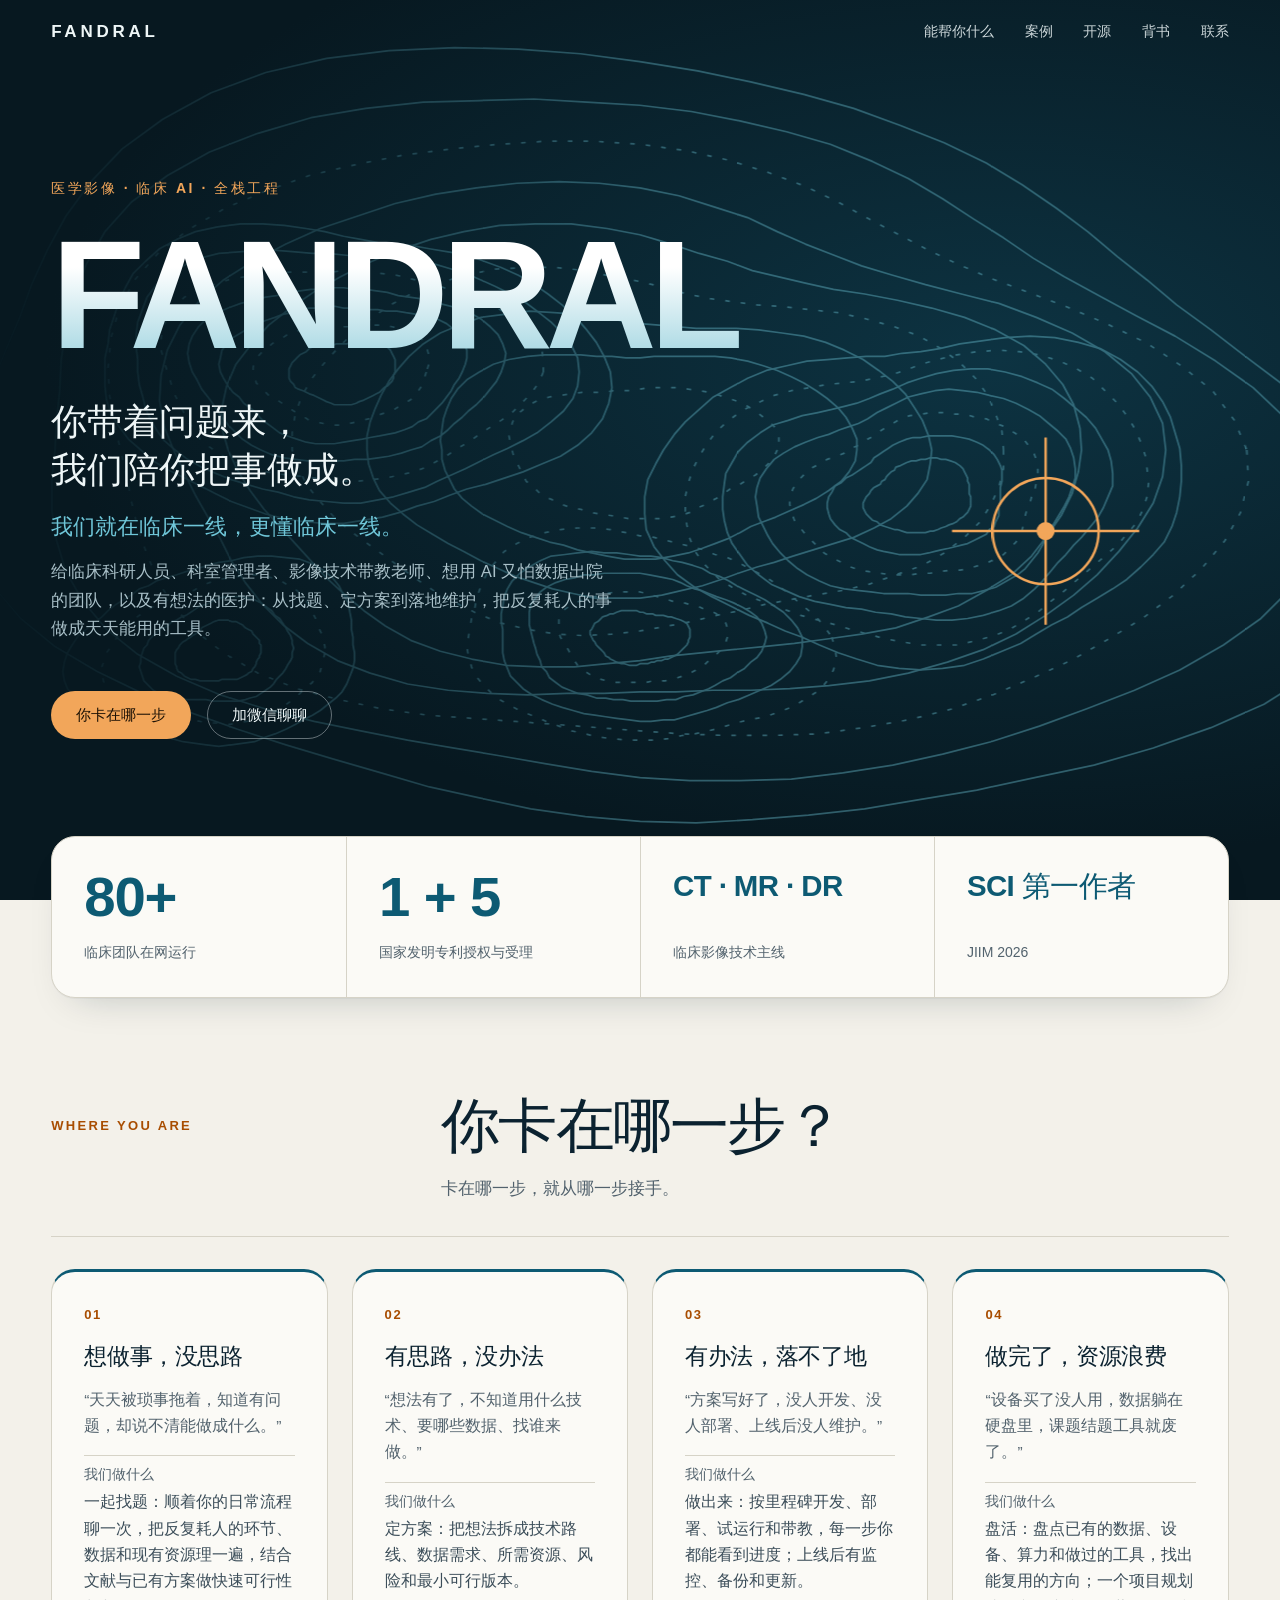
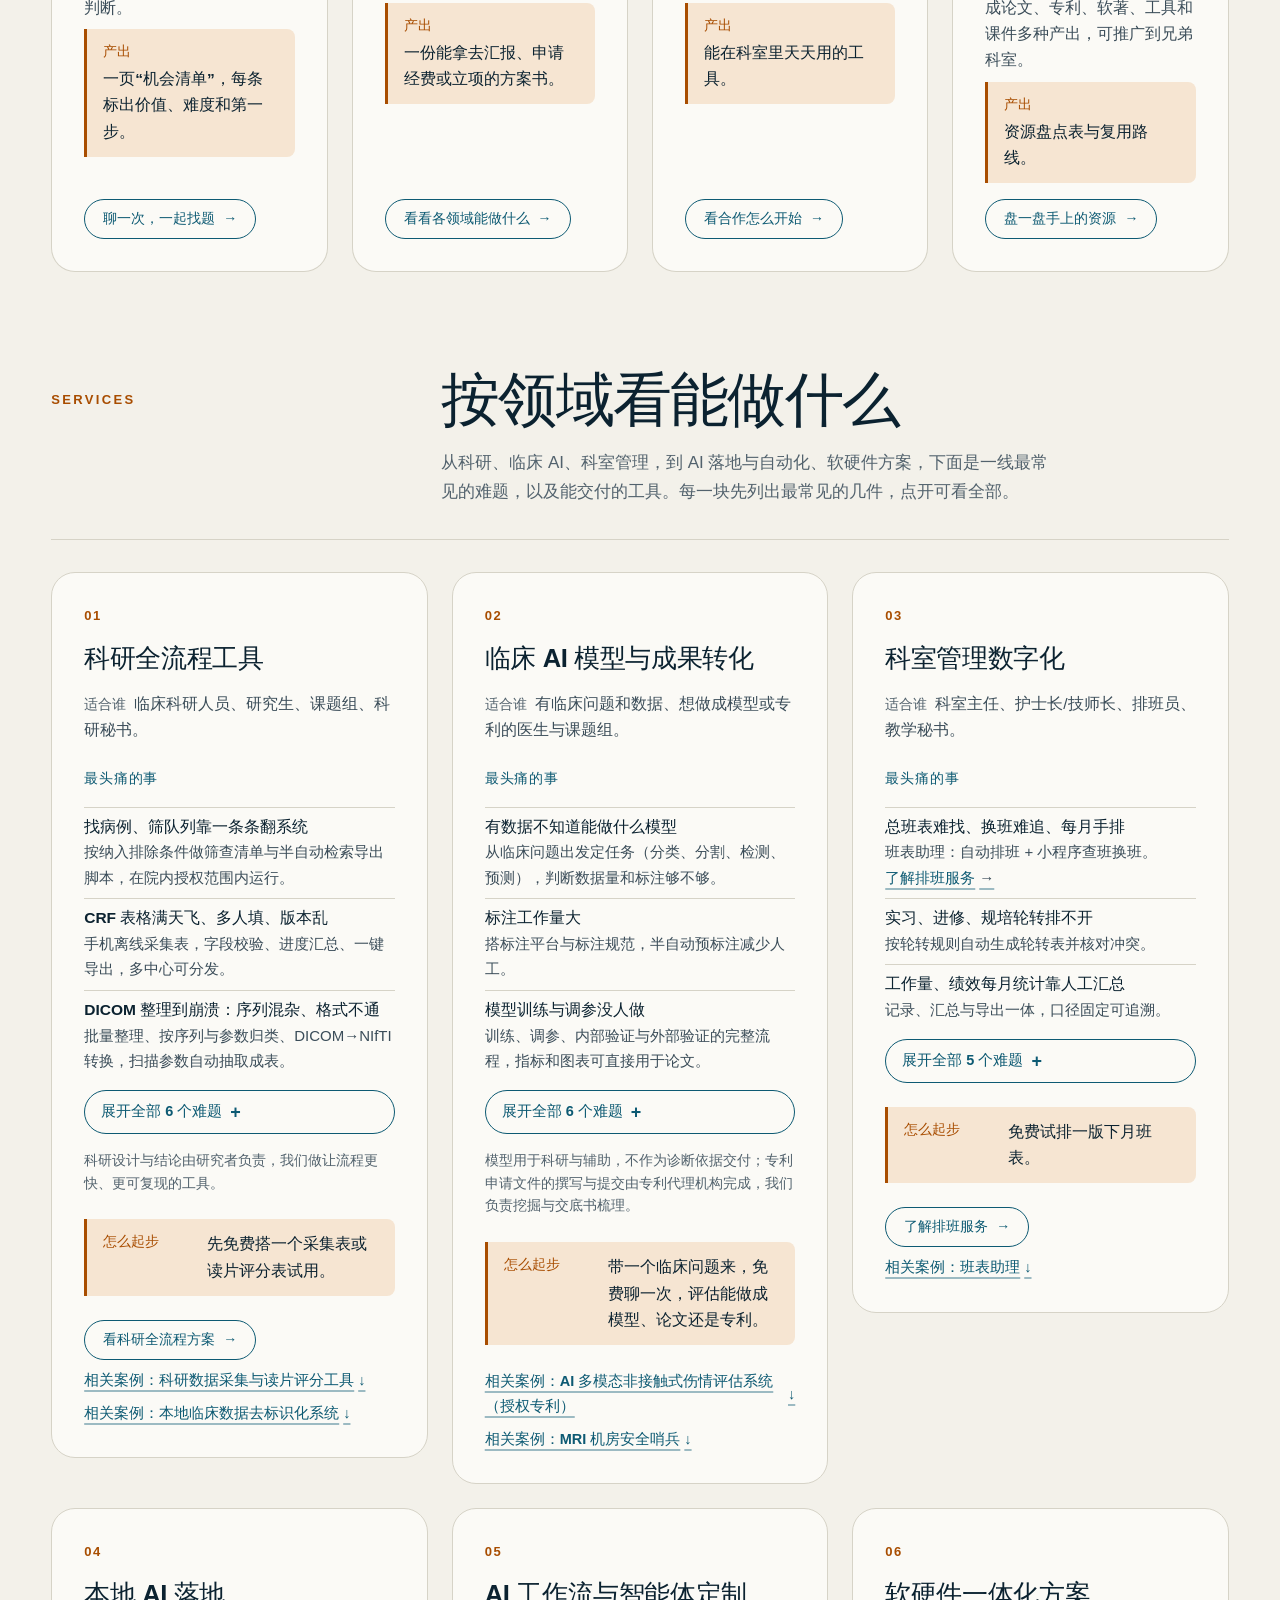
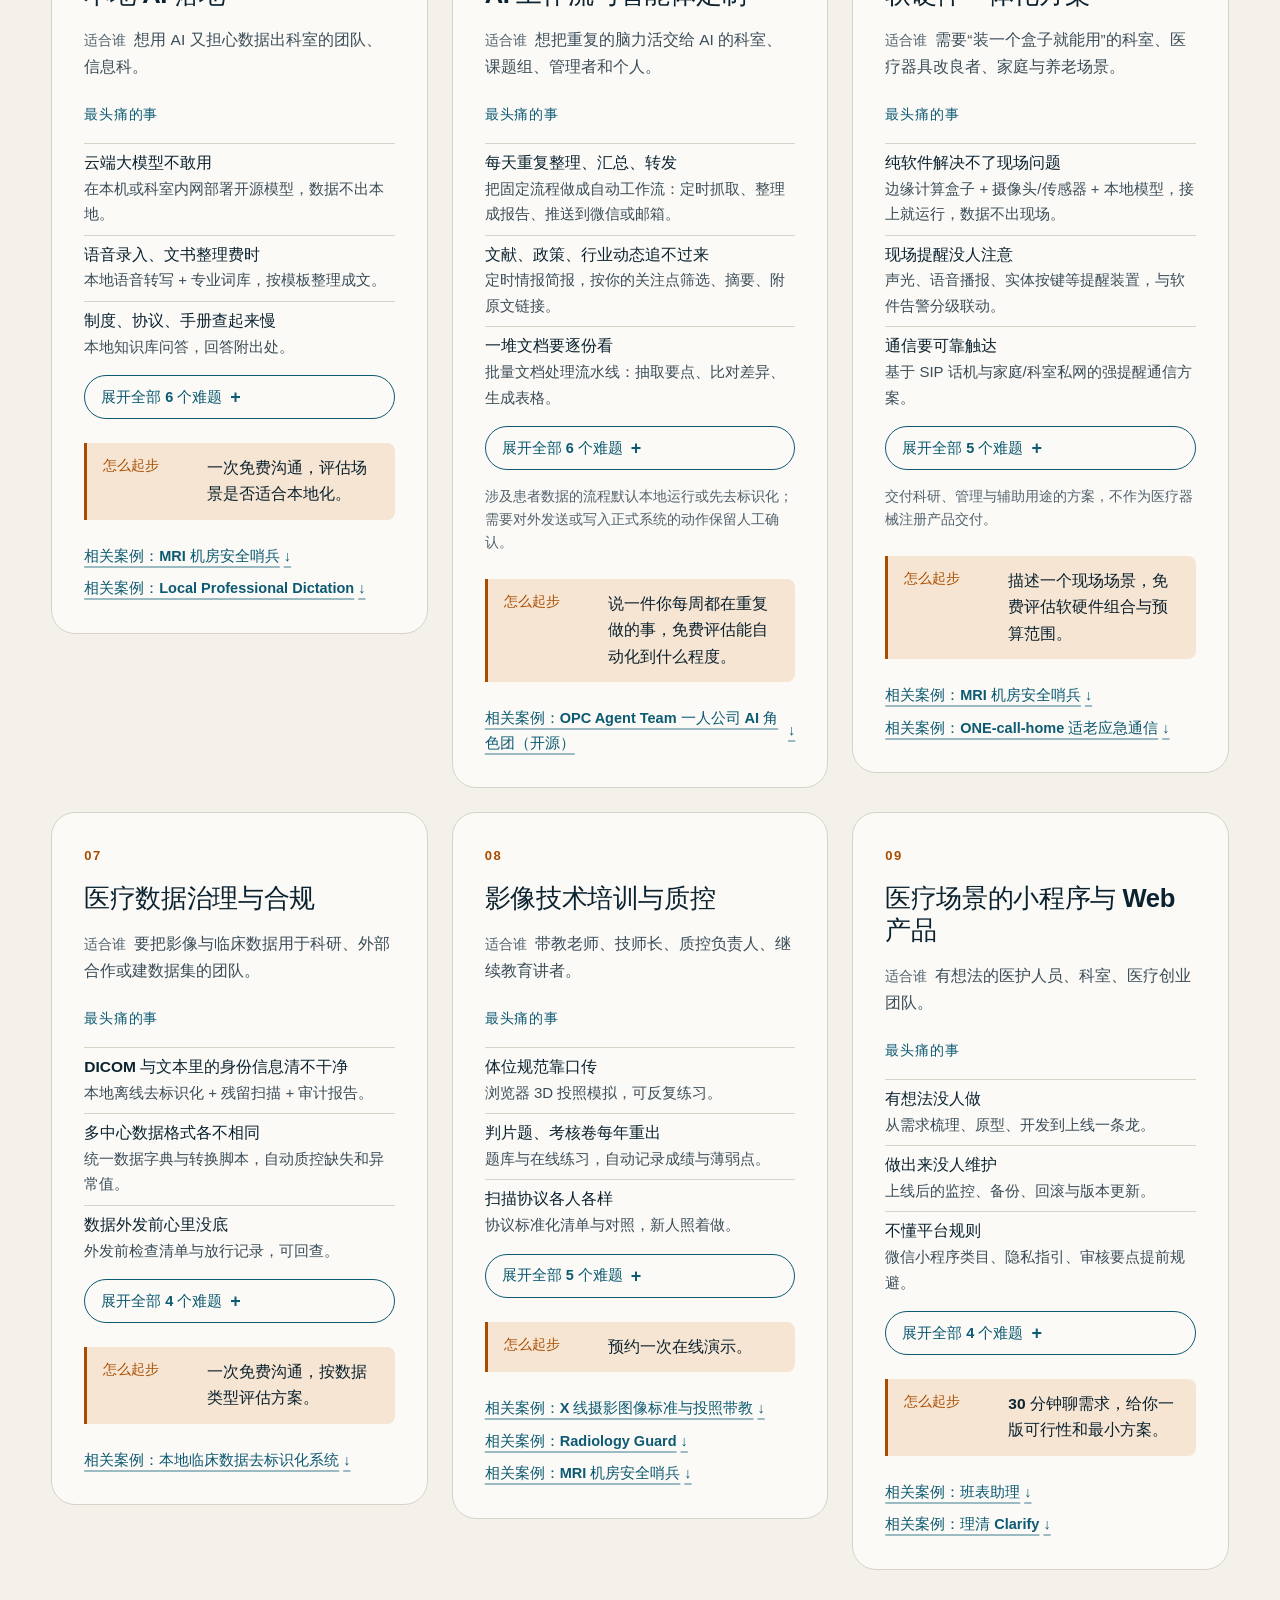
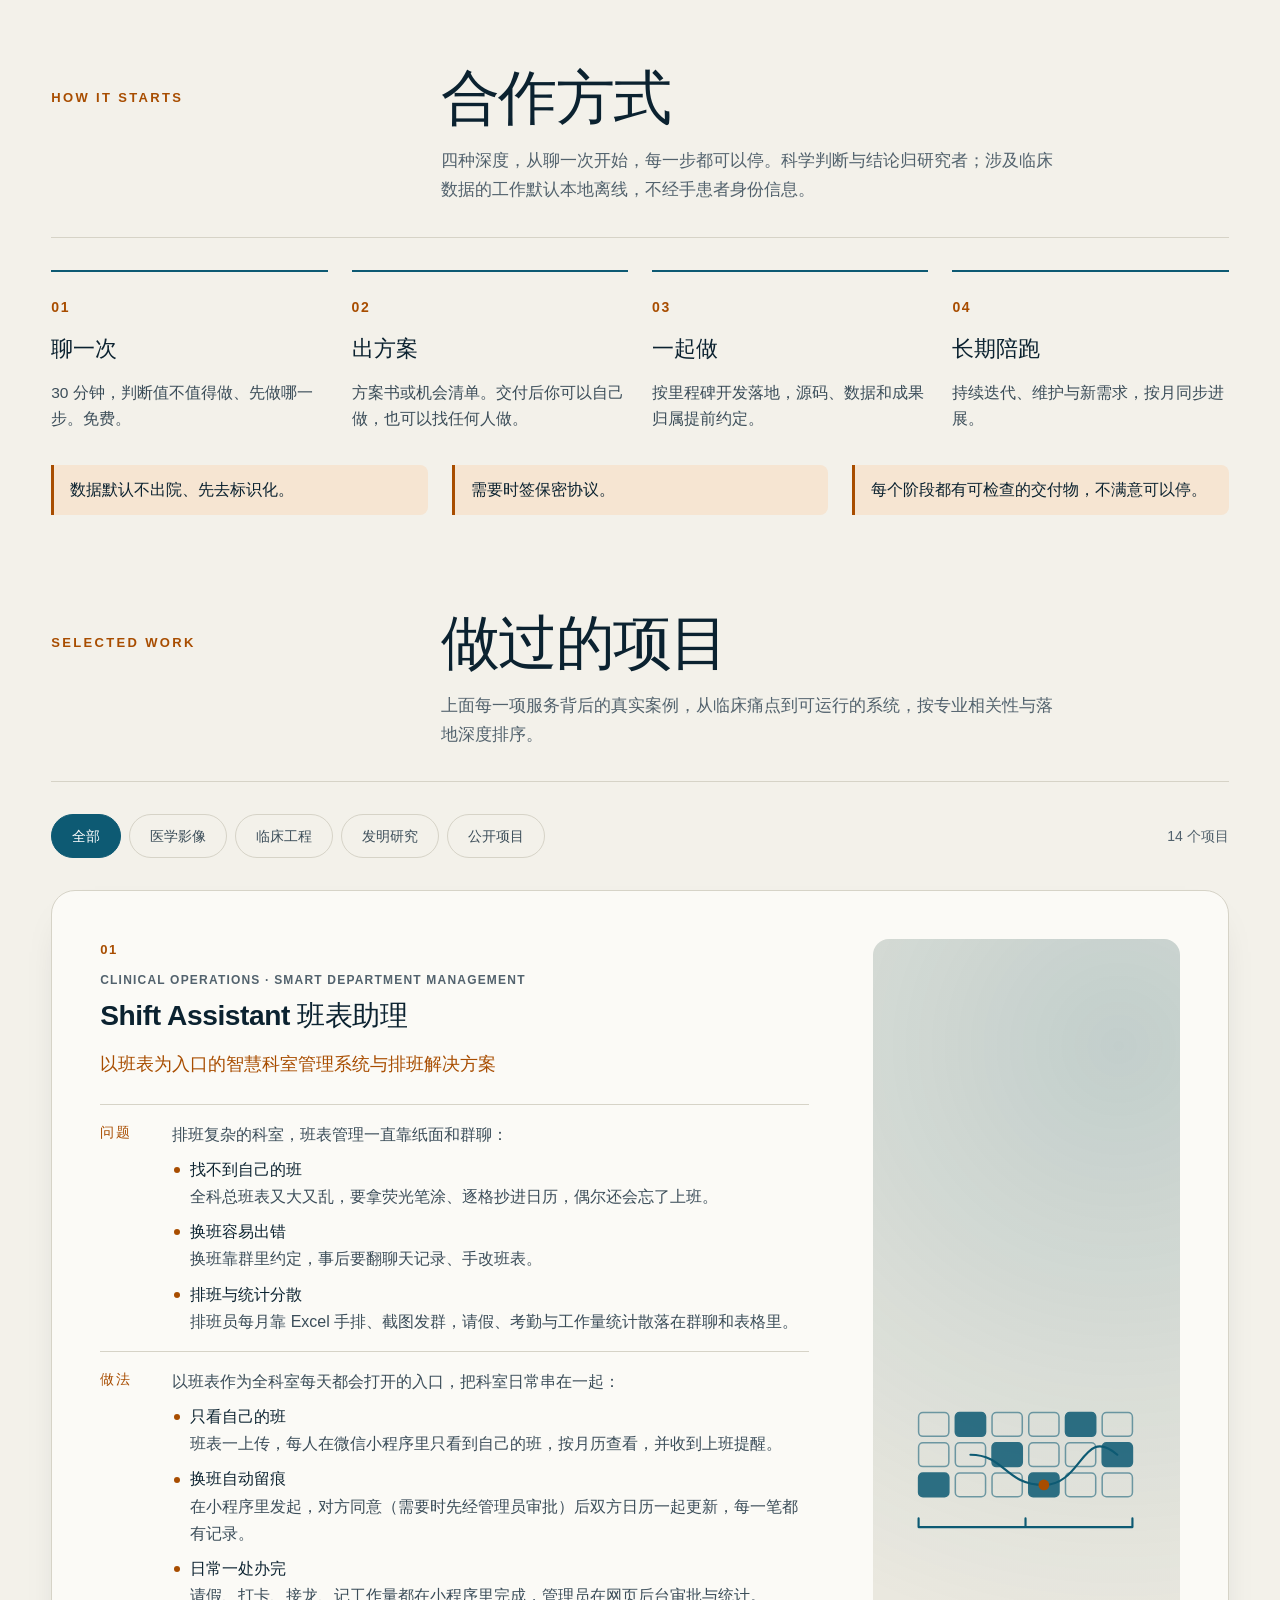
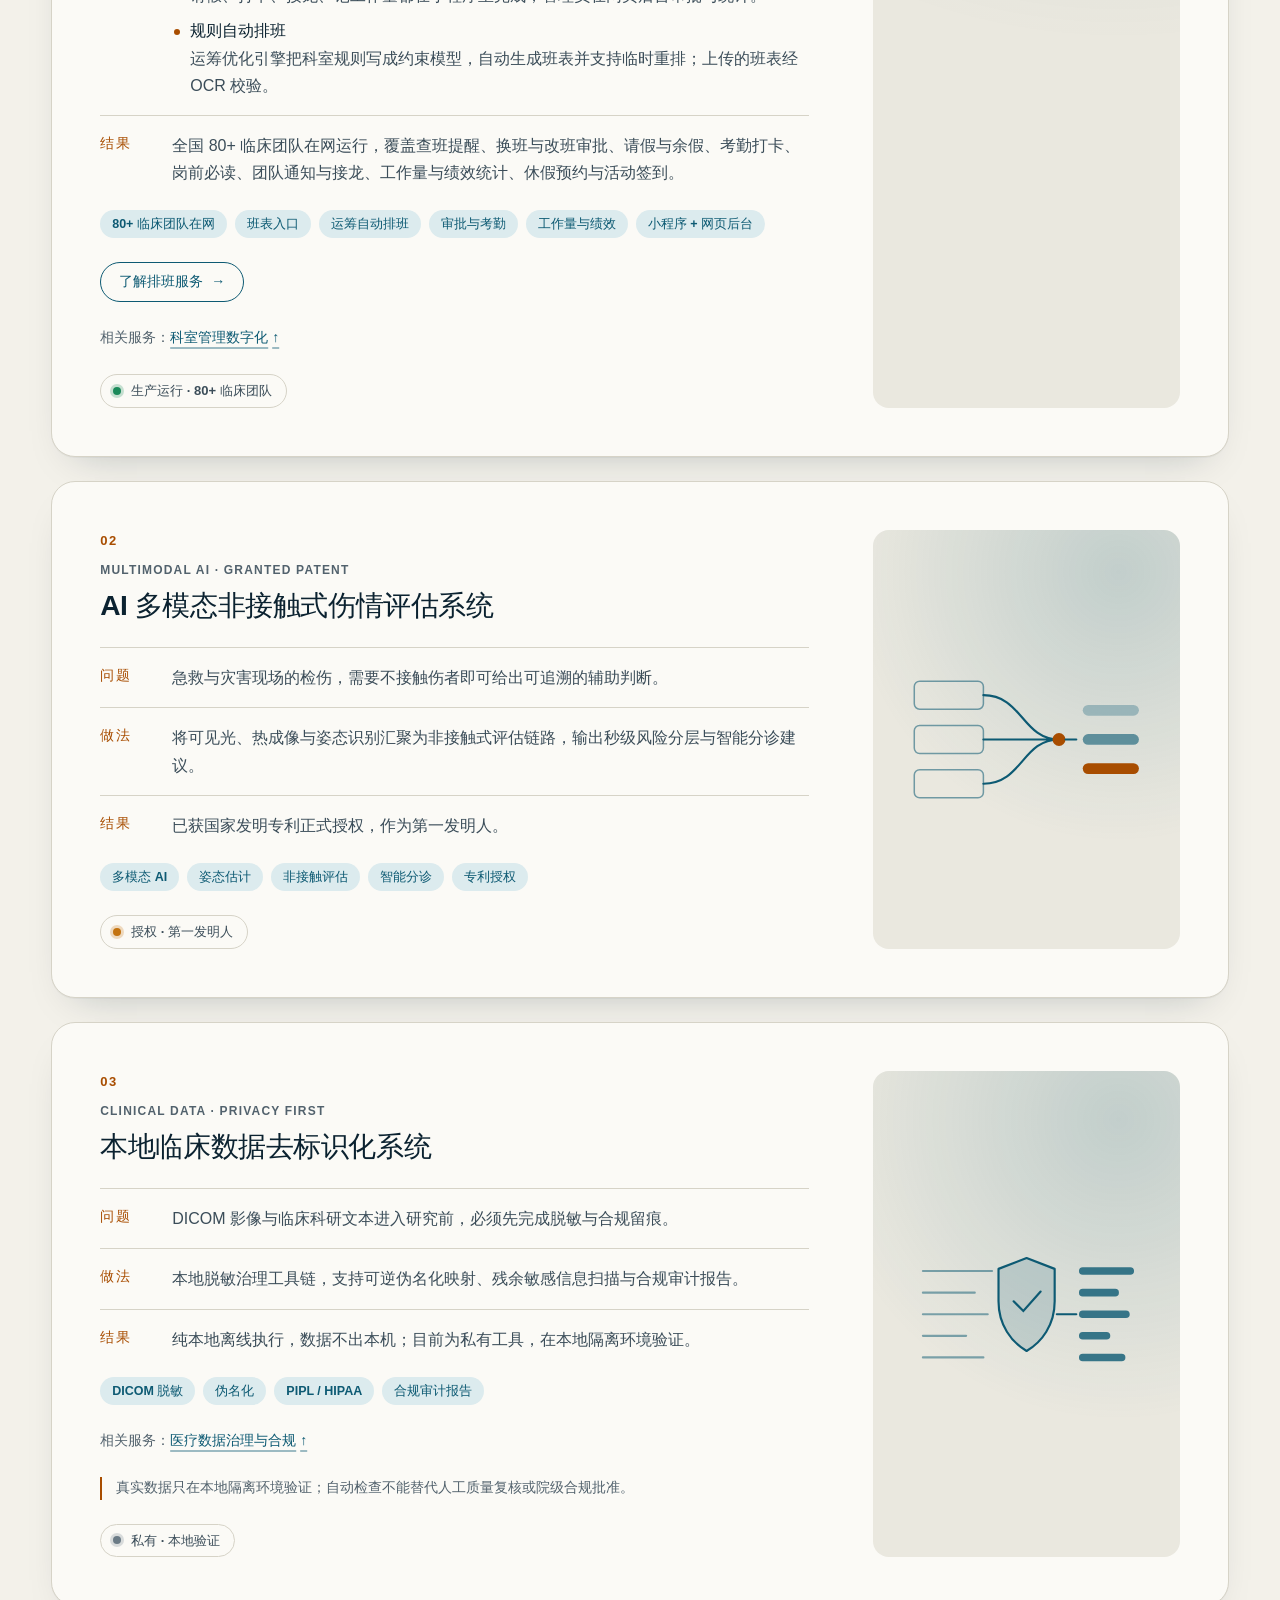
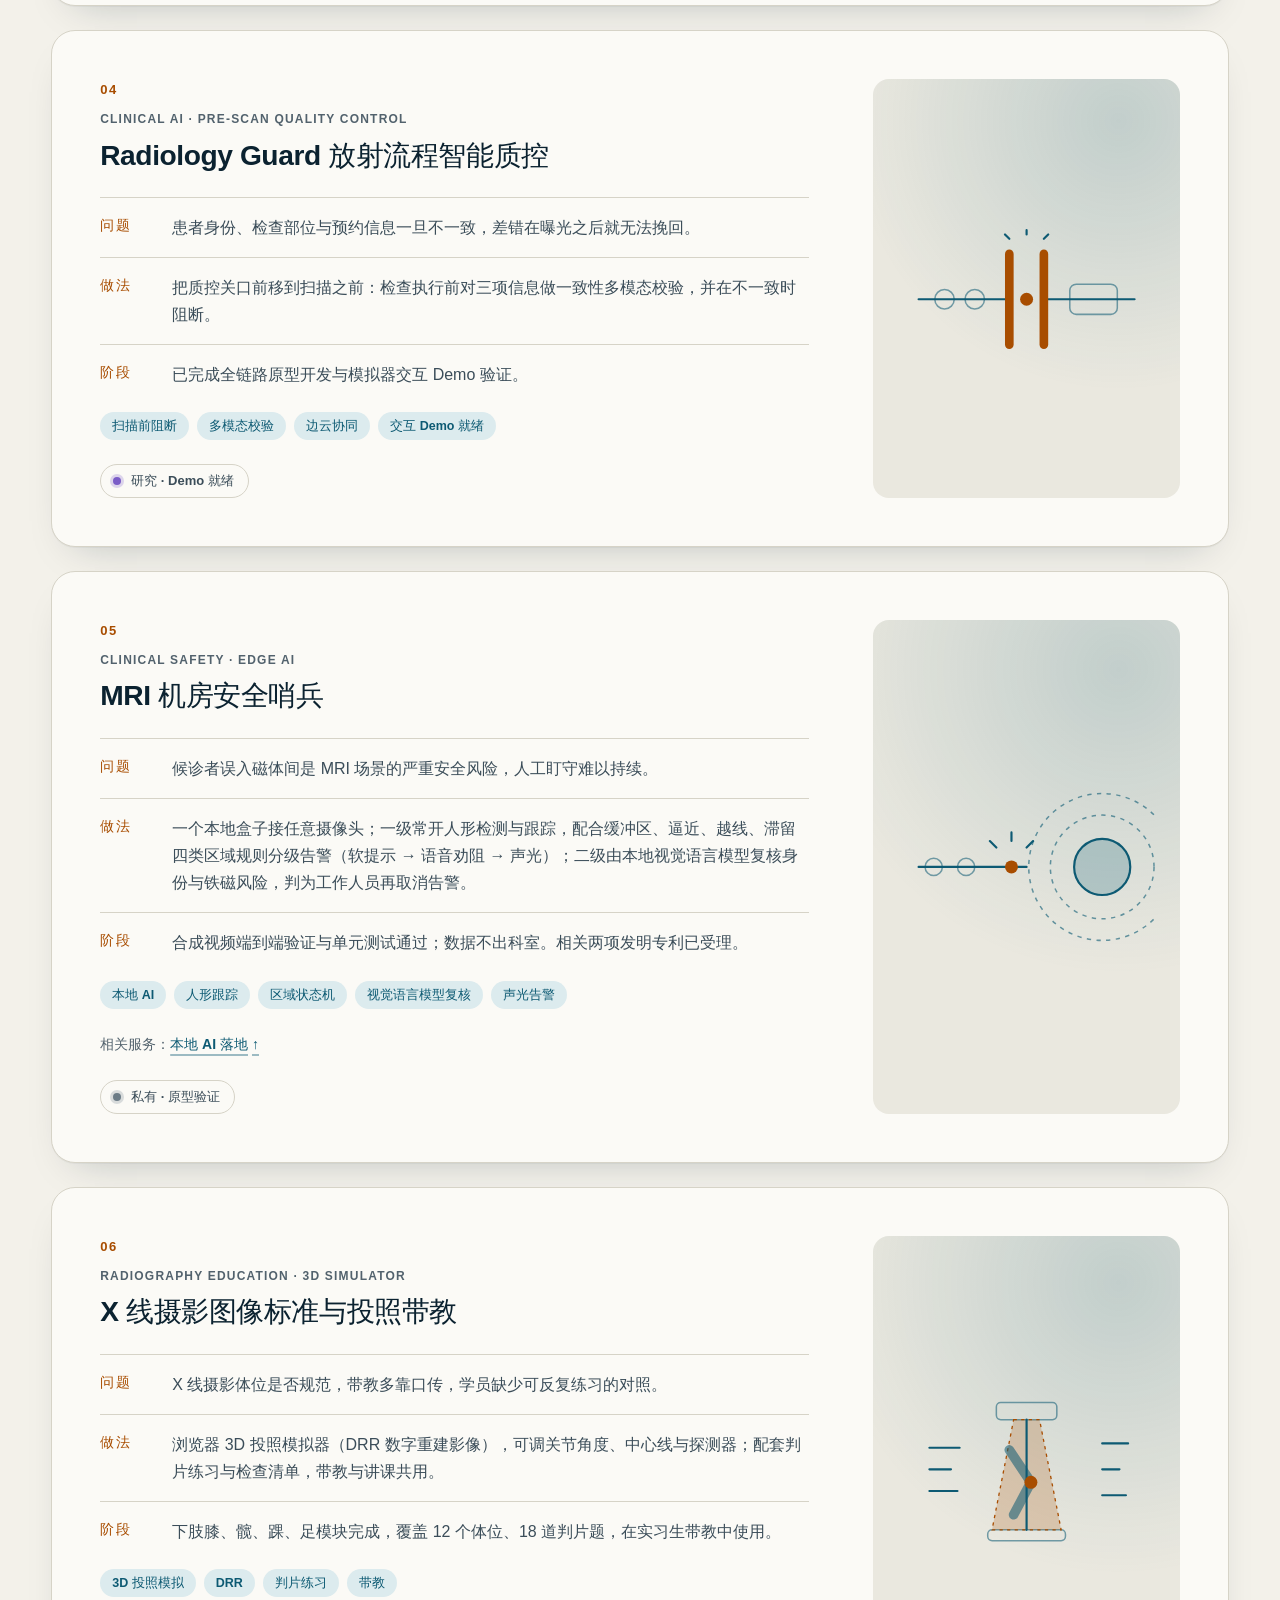
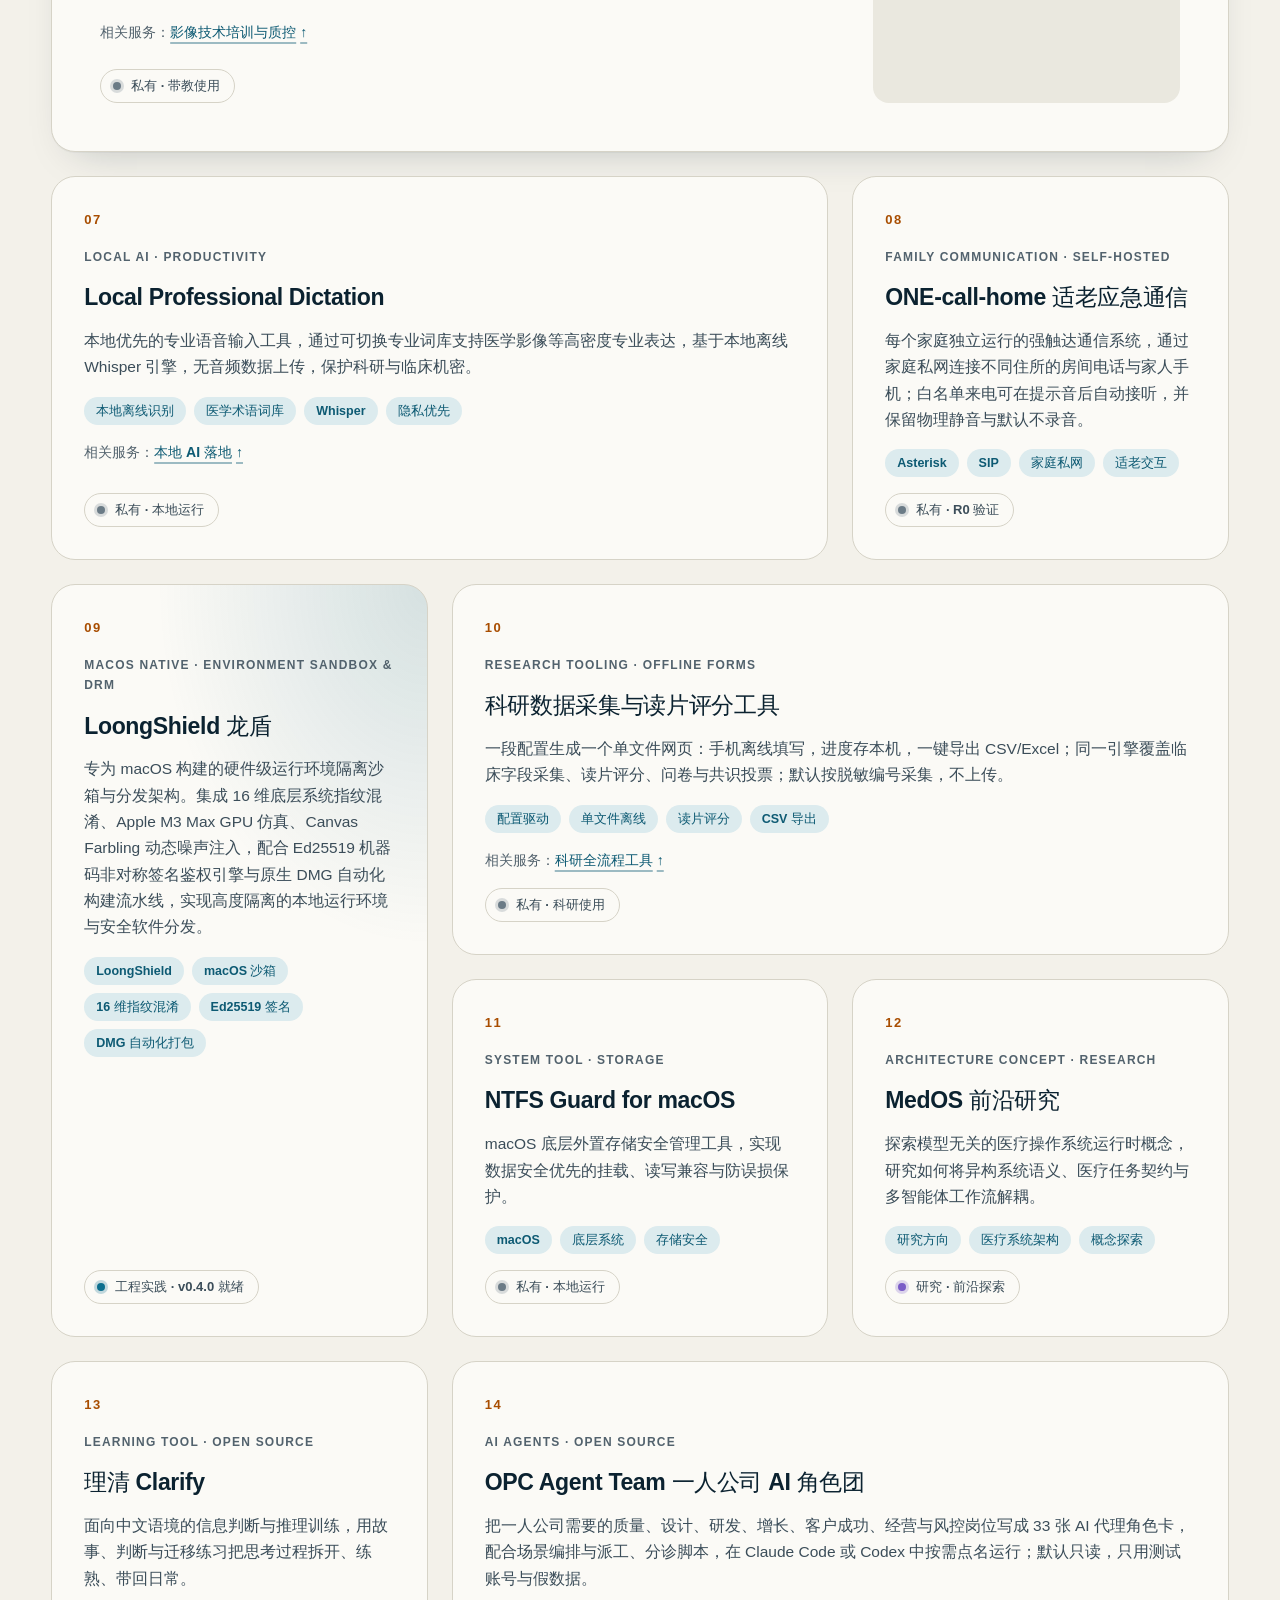
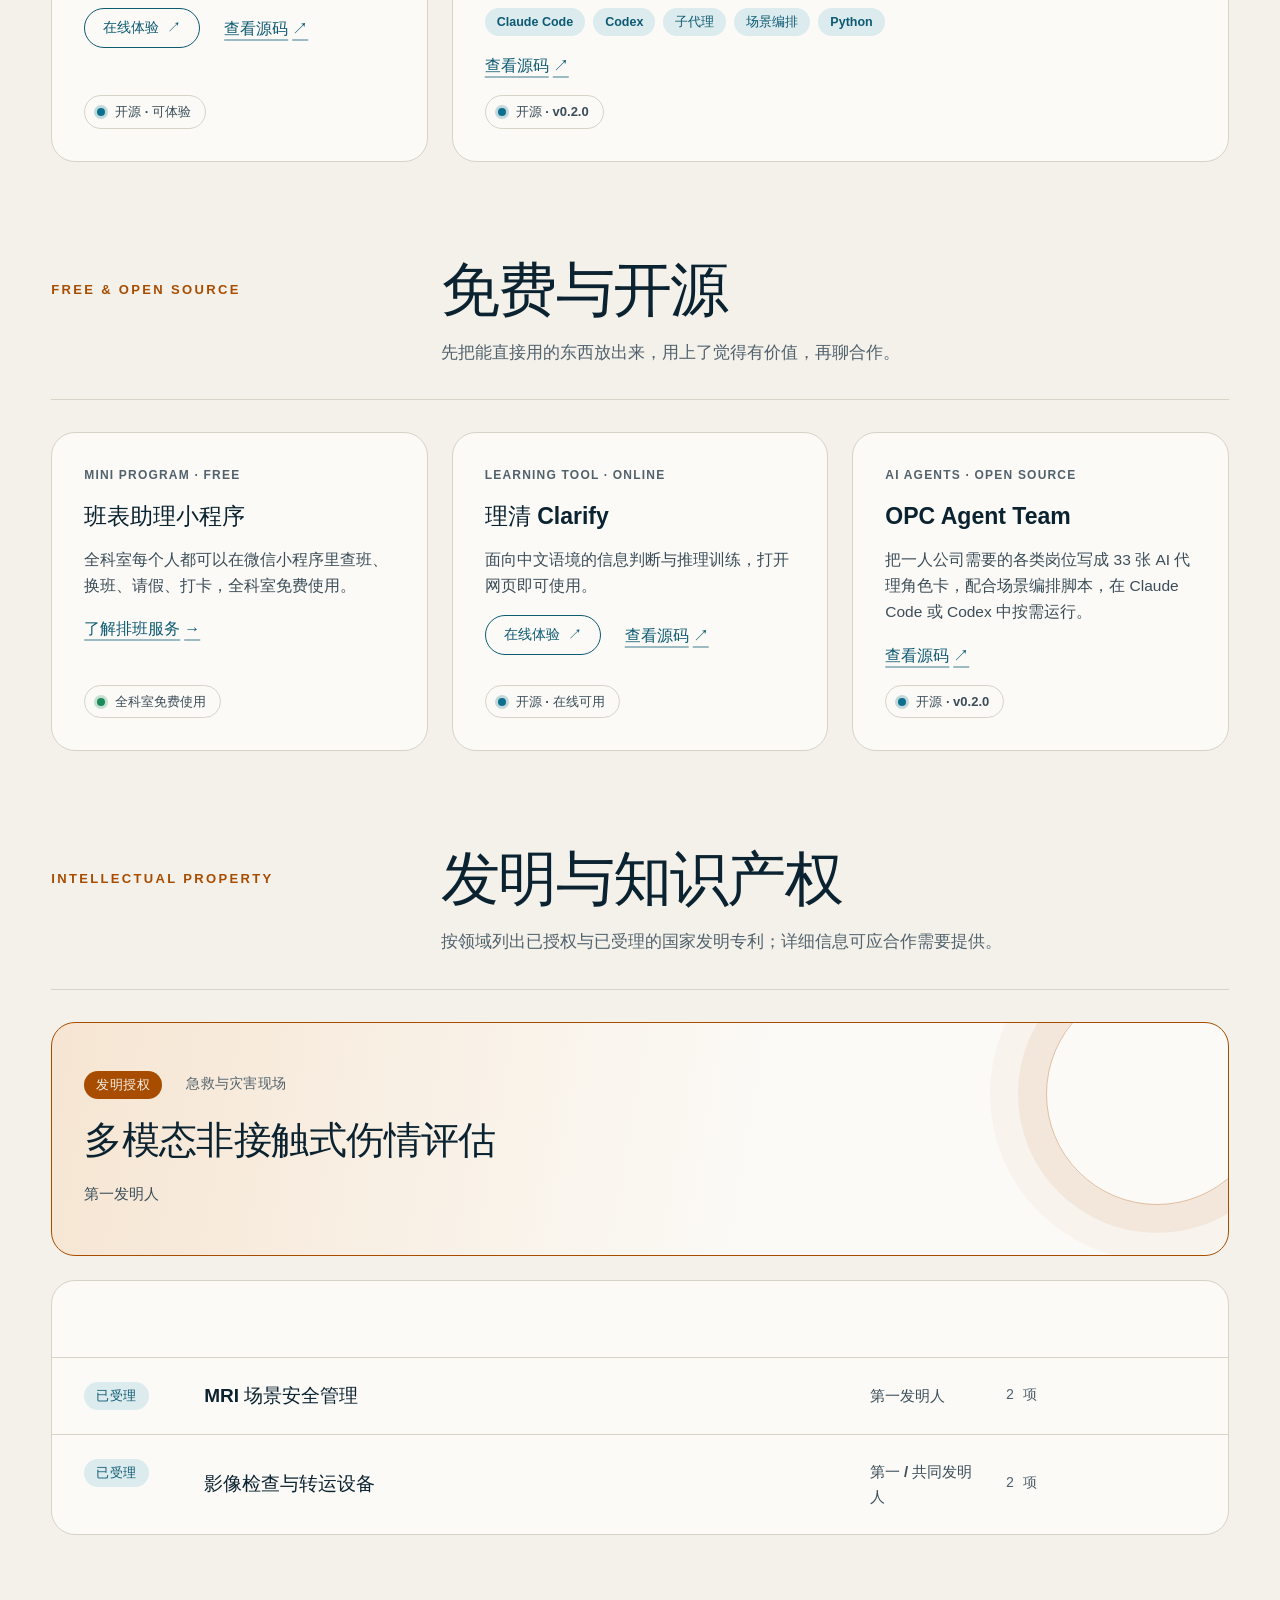
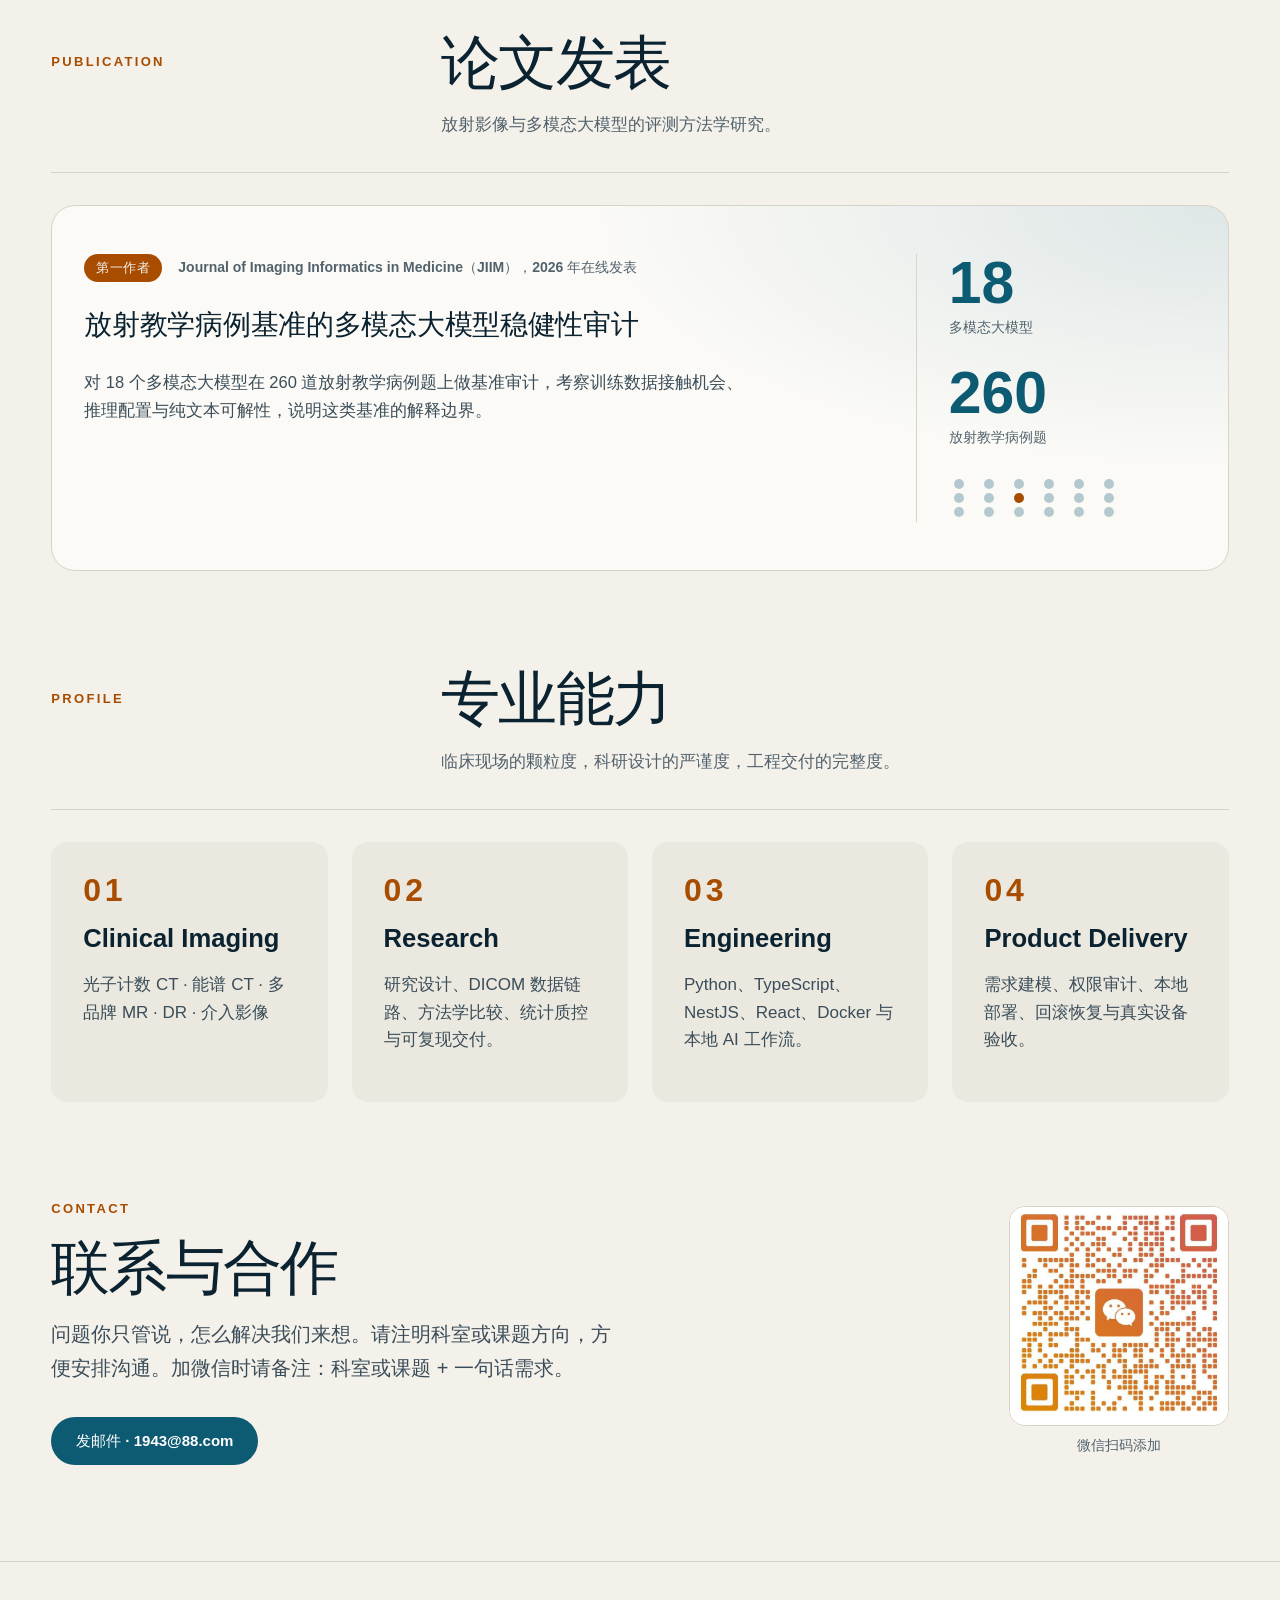
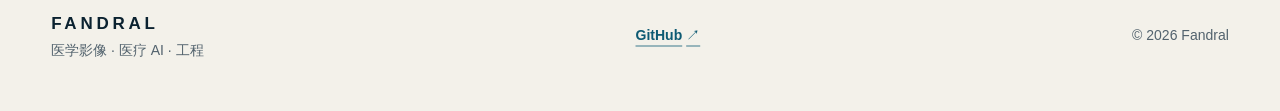
==== commit 36dfd6c2: "首屏改为“陪你把事做成”，补一线身份说明 Co-Authored-By: Claude Opus 5.5 <noreply@anthropic.com>" ====
--- a/index.html
+++ b/index.html
@@ -87,7 +87,8 @@
         <div class="hero-copy">
           <p class="hero-kicker">医学影像 · 临床 AI · 全栈工程</p>
           <h1 id="hero-title">FANDRAL</h1>
-          <p class="hero-lead">你带着问题来，<br />我们帮你把它做成。</p>
+          <p class="hero-lead">你带着问题来，<br />我们陪你把事做成。</p>
+          <p class="hero-identity">我们就在临床一线，更懂临床一线。</p>
           <p class="hero-summary">
             给临床科研人员、科室管理者、影像技术带教老师、想用 AI 又怕数据出院的团队，以及有想法的医护：从找题、定方案到落地维护，把反复耗人的事做成天天能用的工具。
           </p>
--- a/styles.css
+++ b/styles.css
@@ -389,6 +389,15 @@
   line-height: 1.35;
 }
 
+.hero-identity {
+  max-width: 24em;
+  margin-top: var(--s2);
+  color: var(--hero-line);
+  font-size: clamp(18px, 1.7vw, 24px);
+  font-weight: 600;
+  line-height: 1.45;
+}
+
 .hero-summary {
   max-width: 34em;
   margin-top: var(--s2);
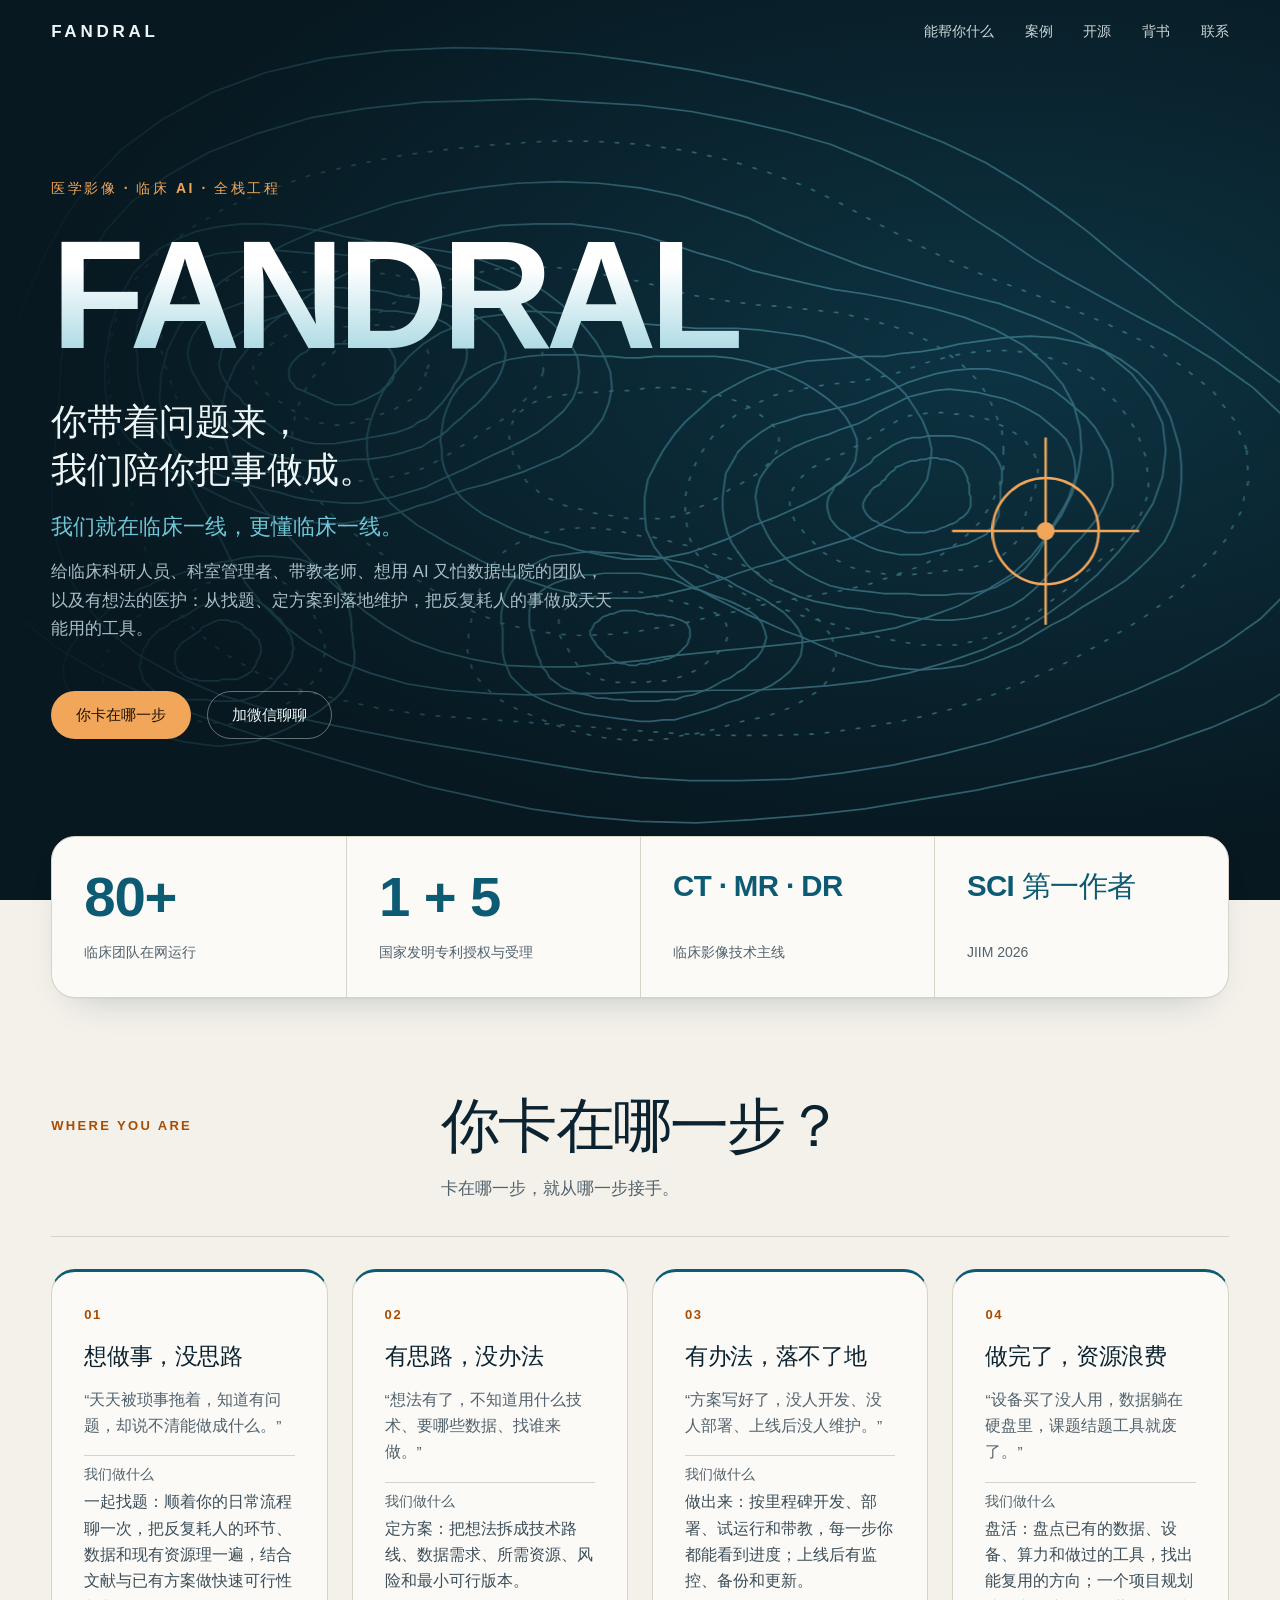
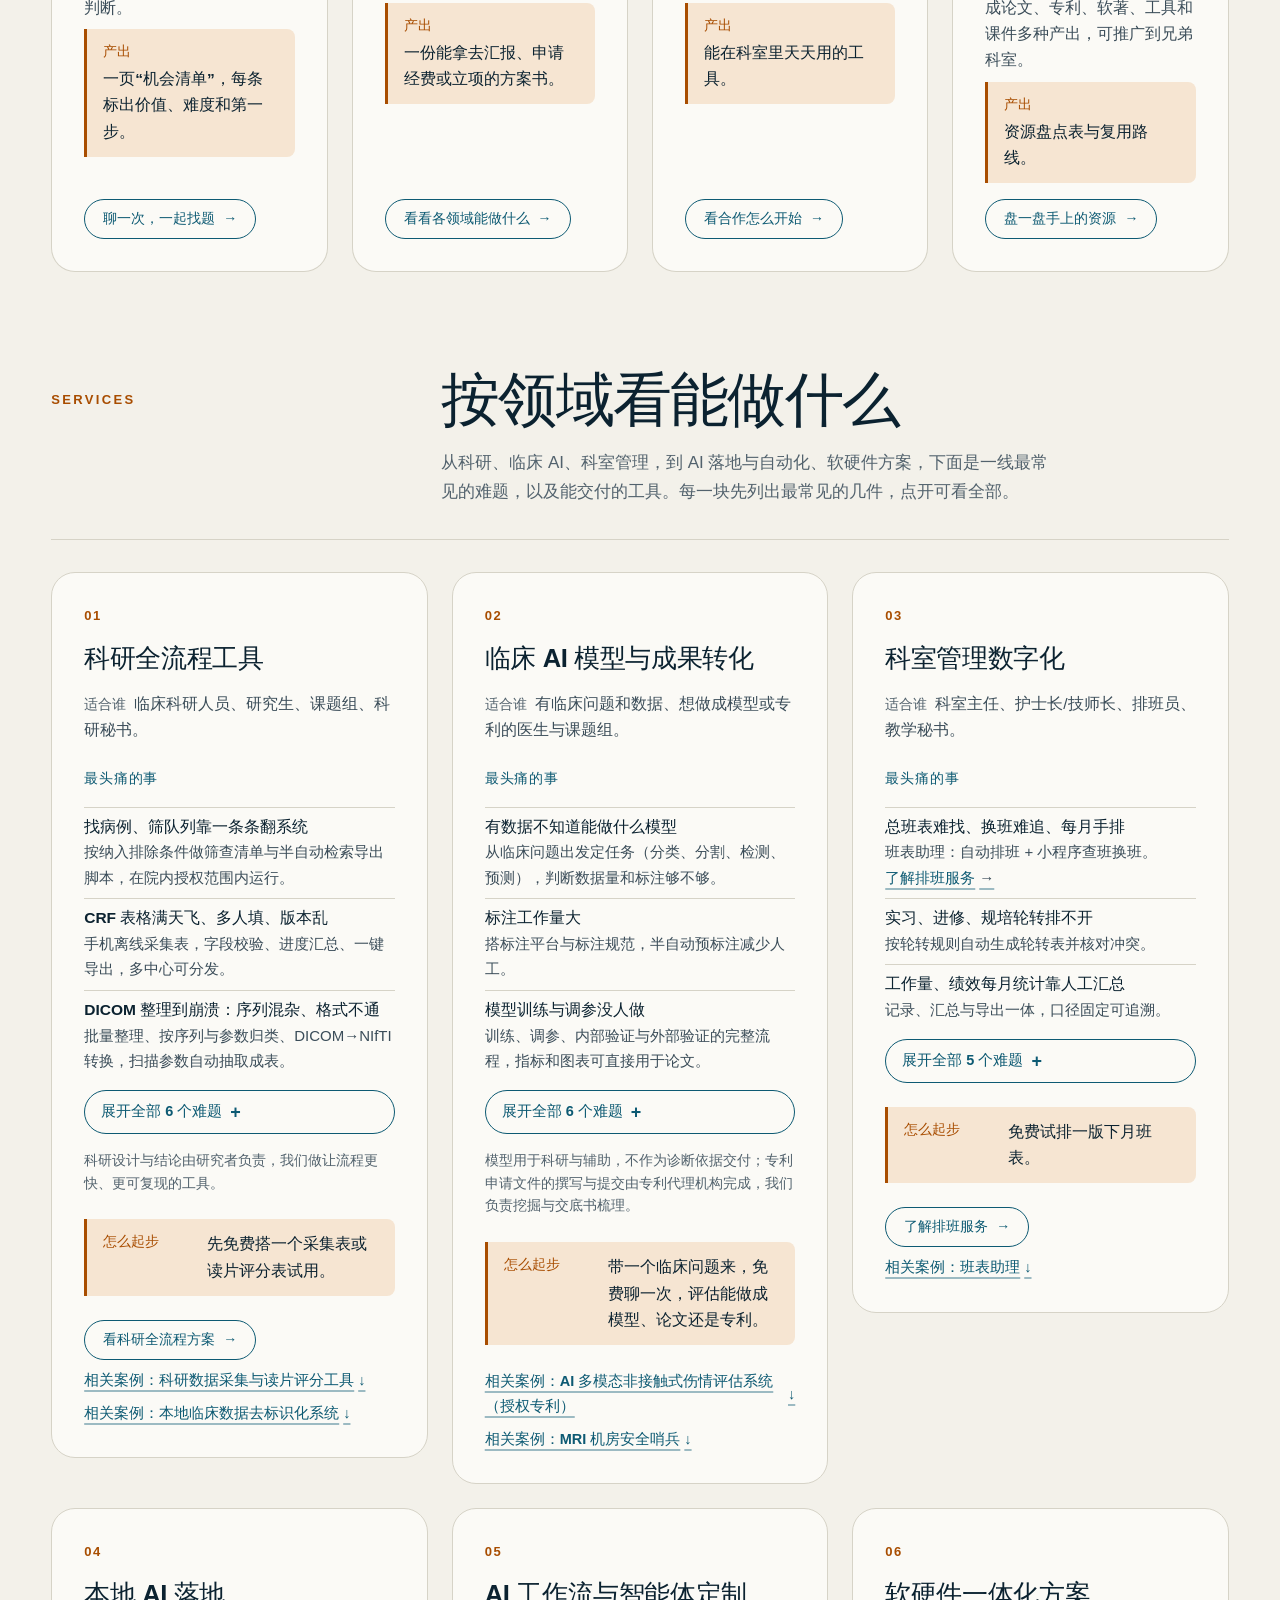
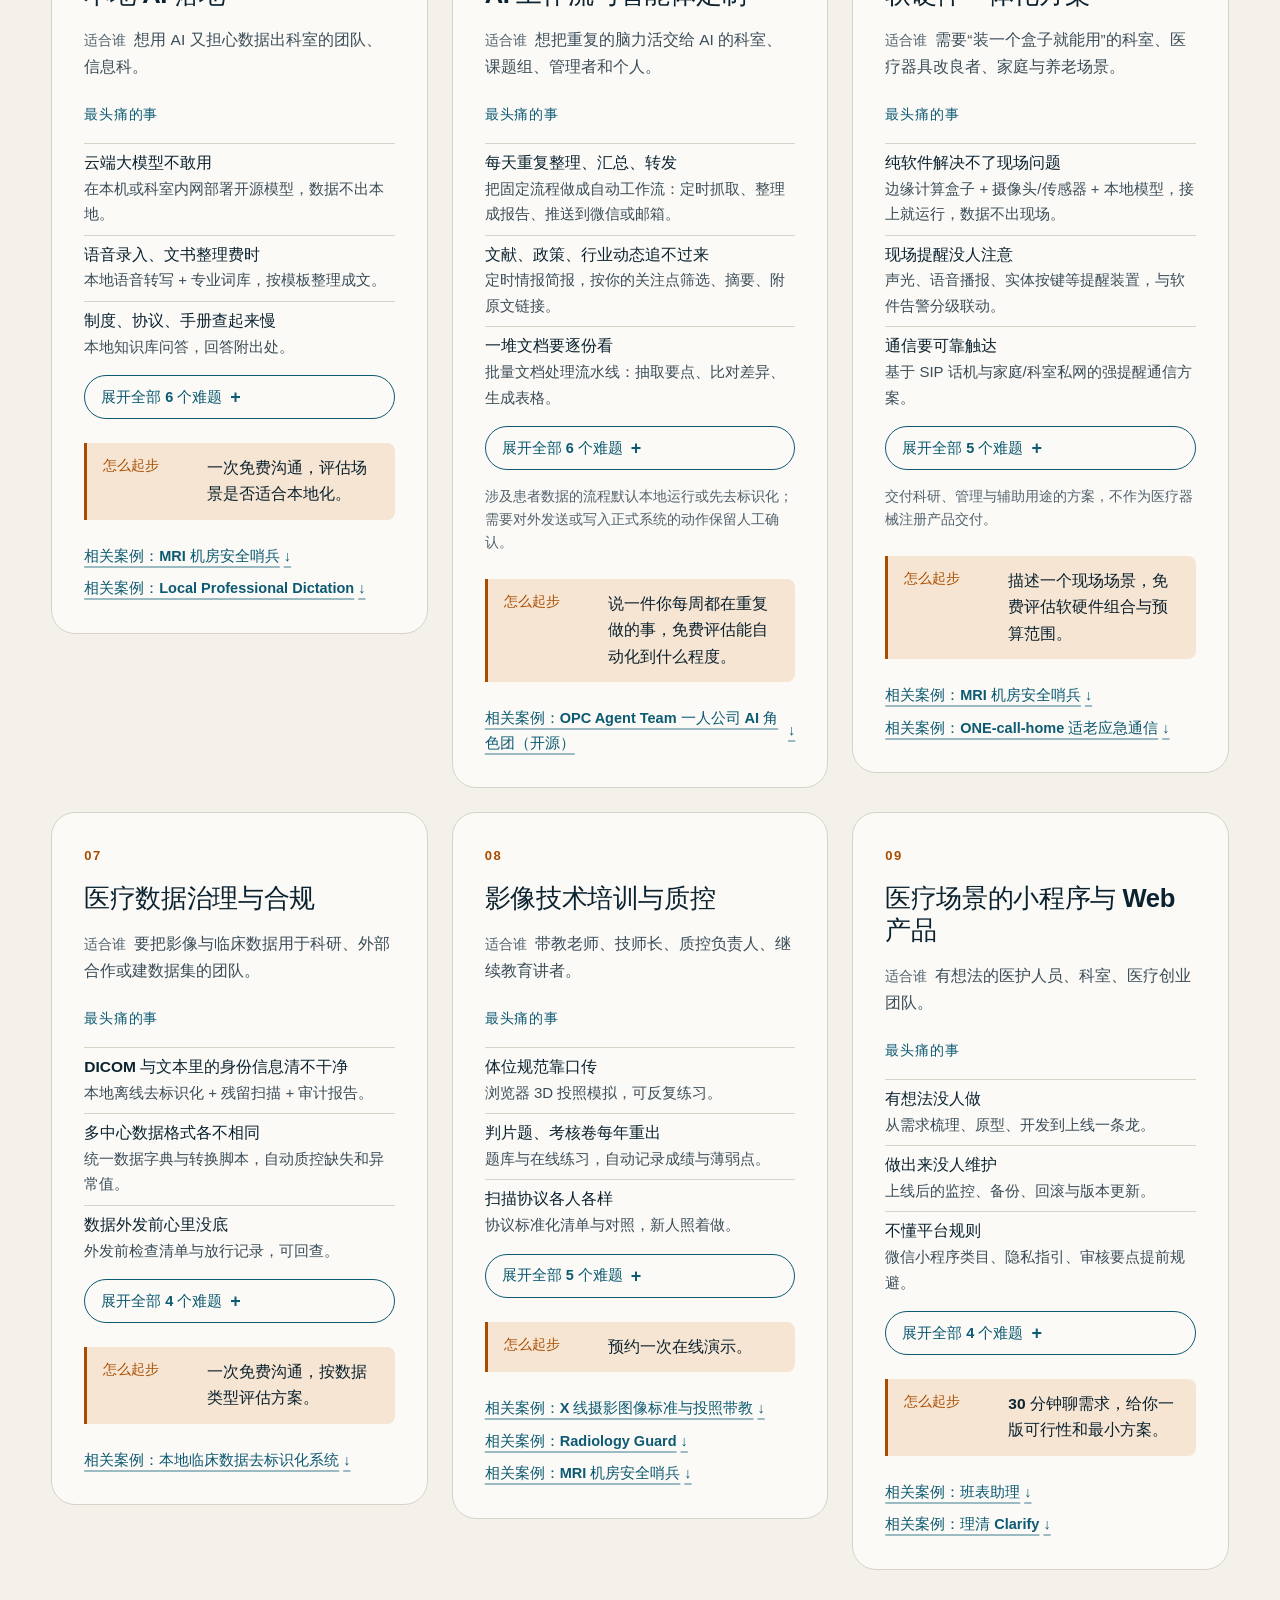
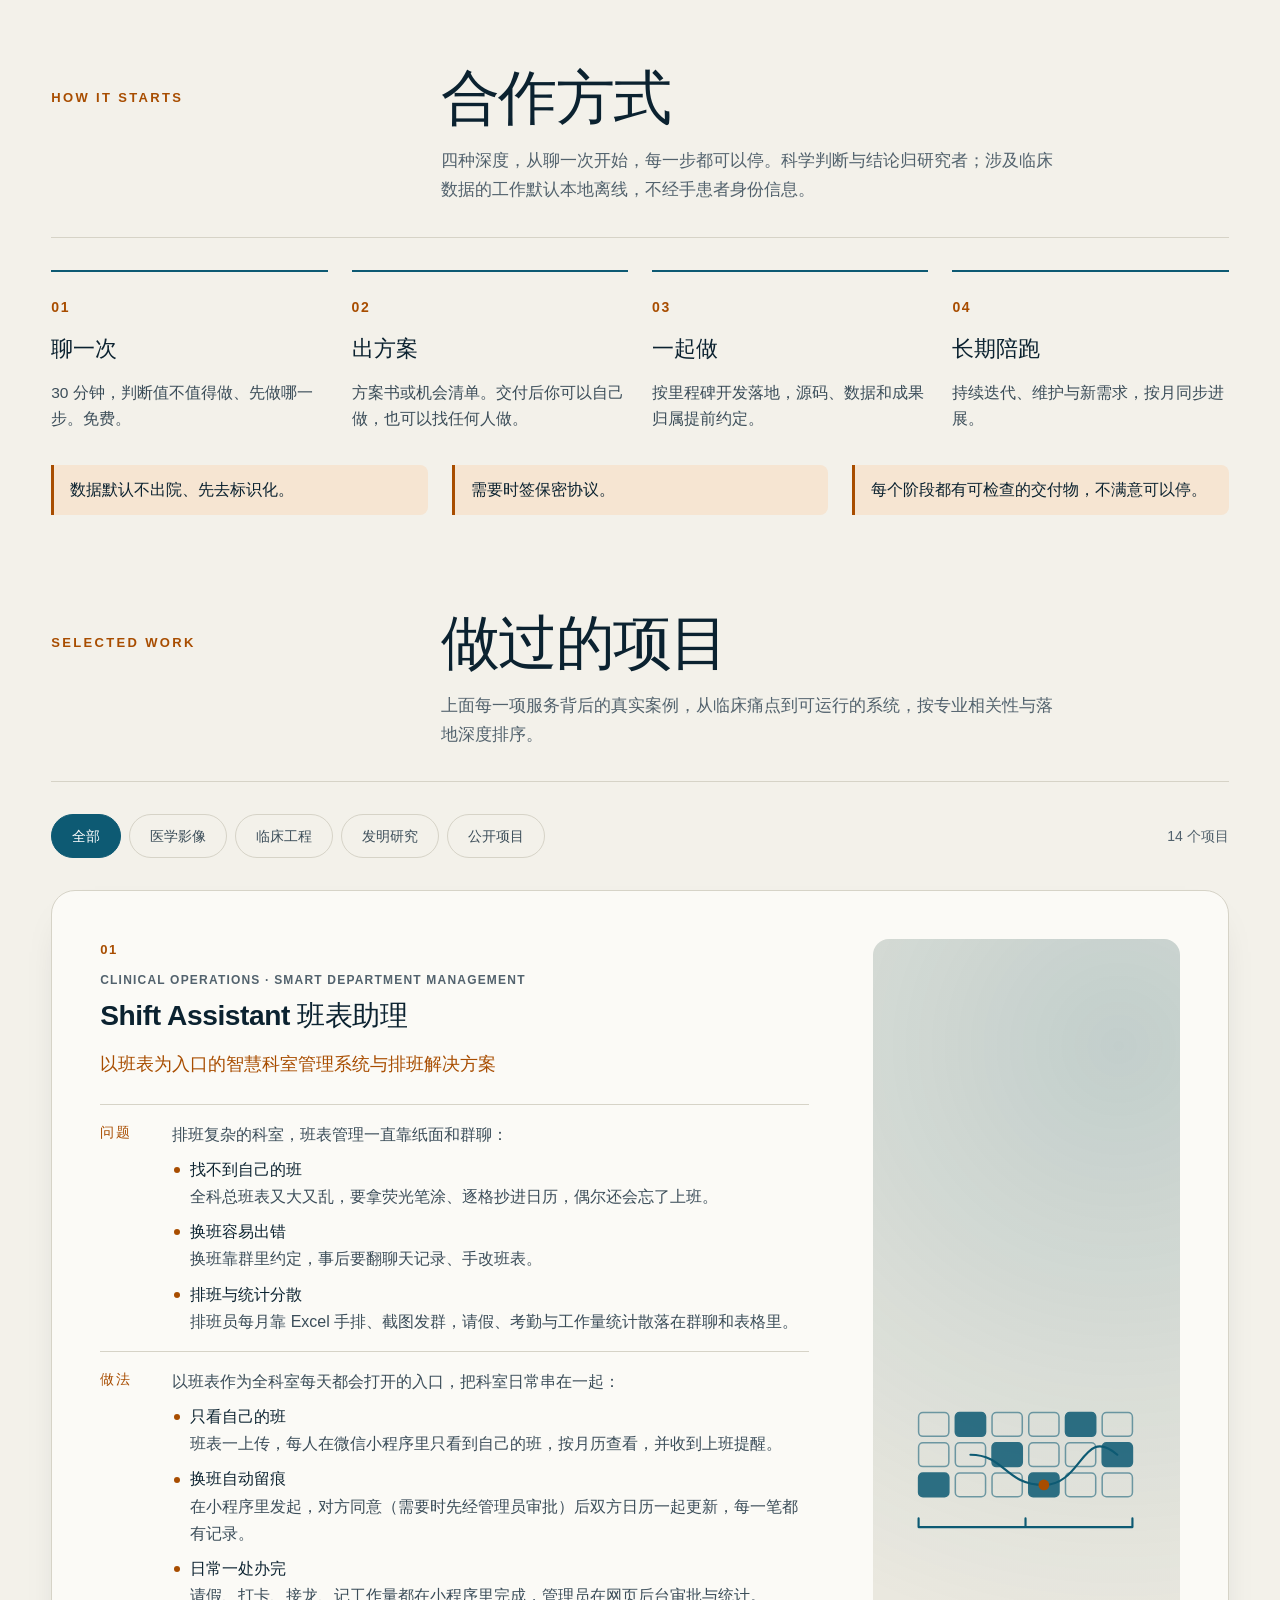
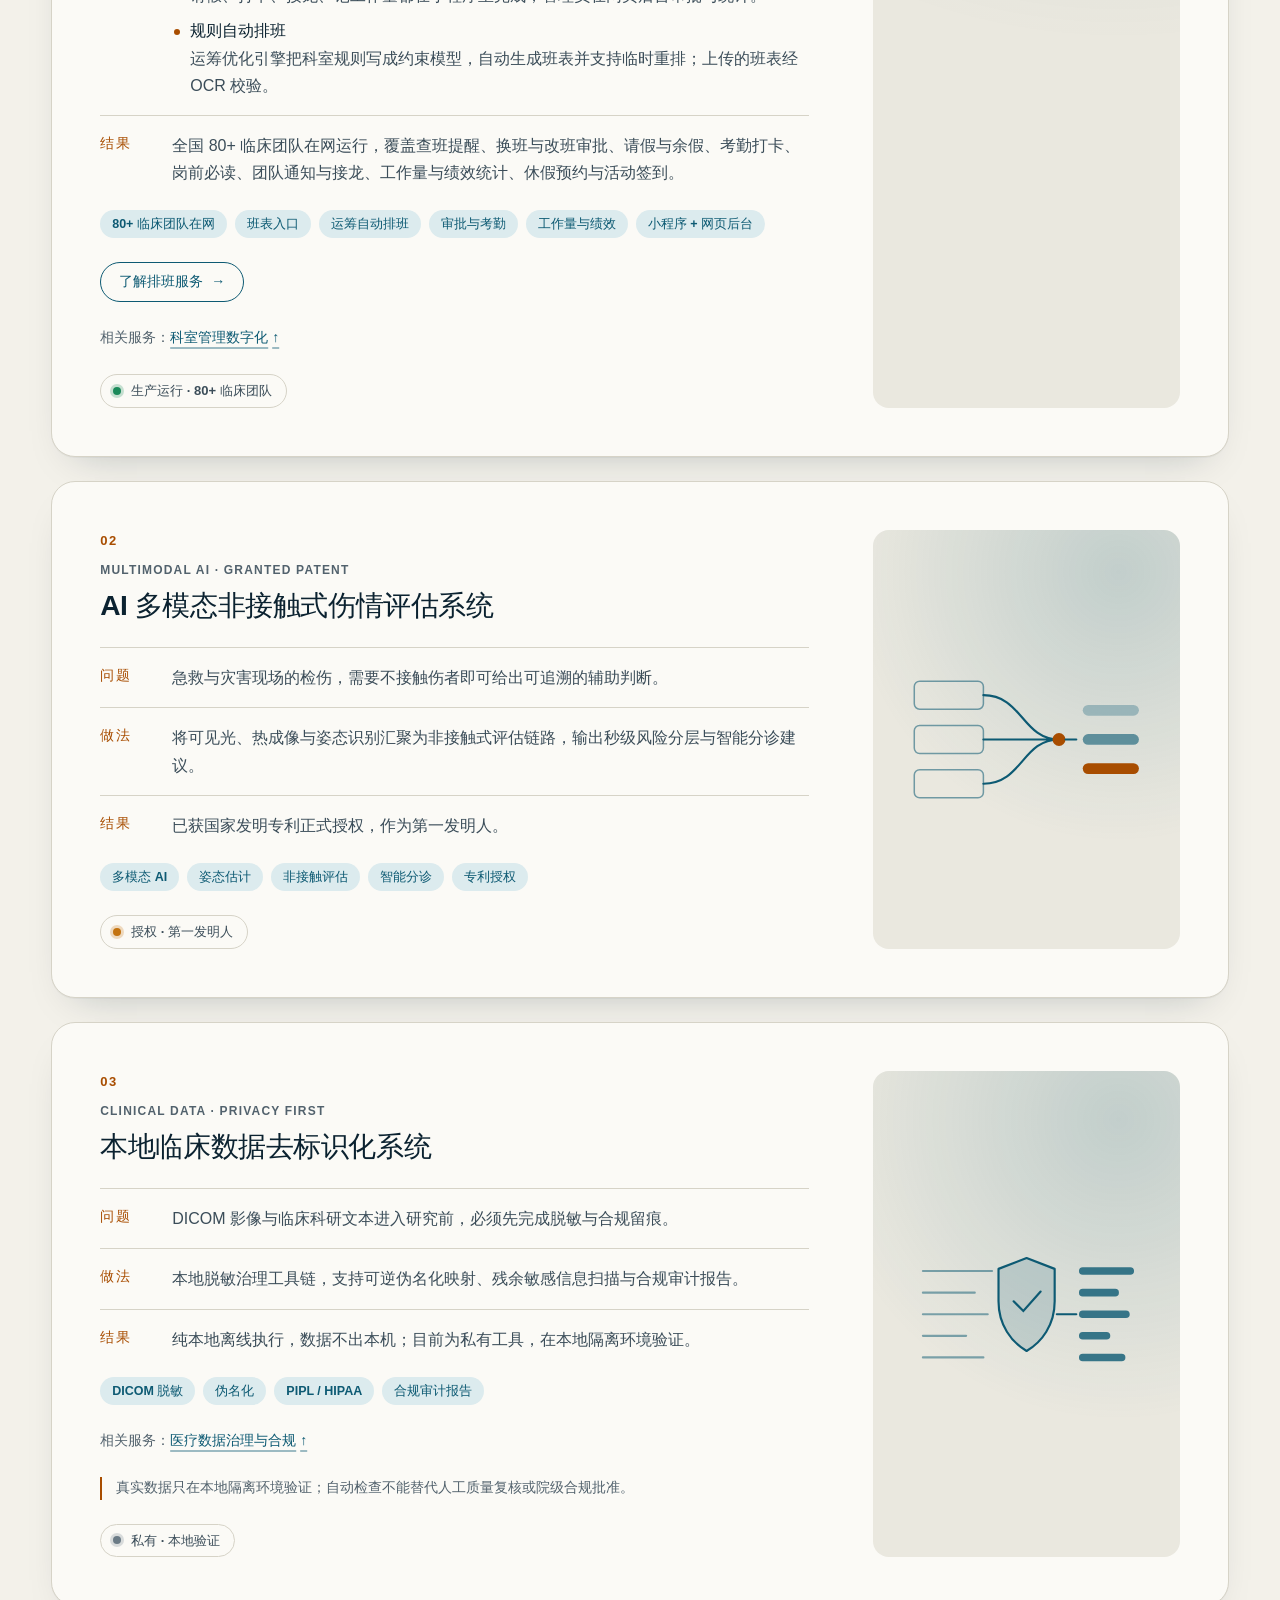
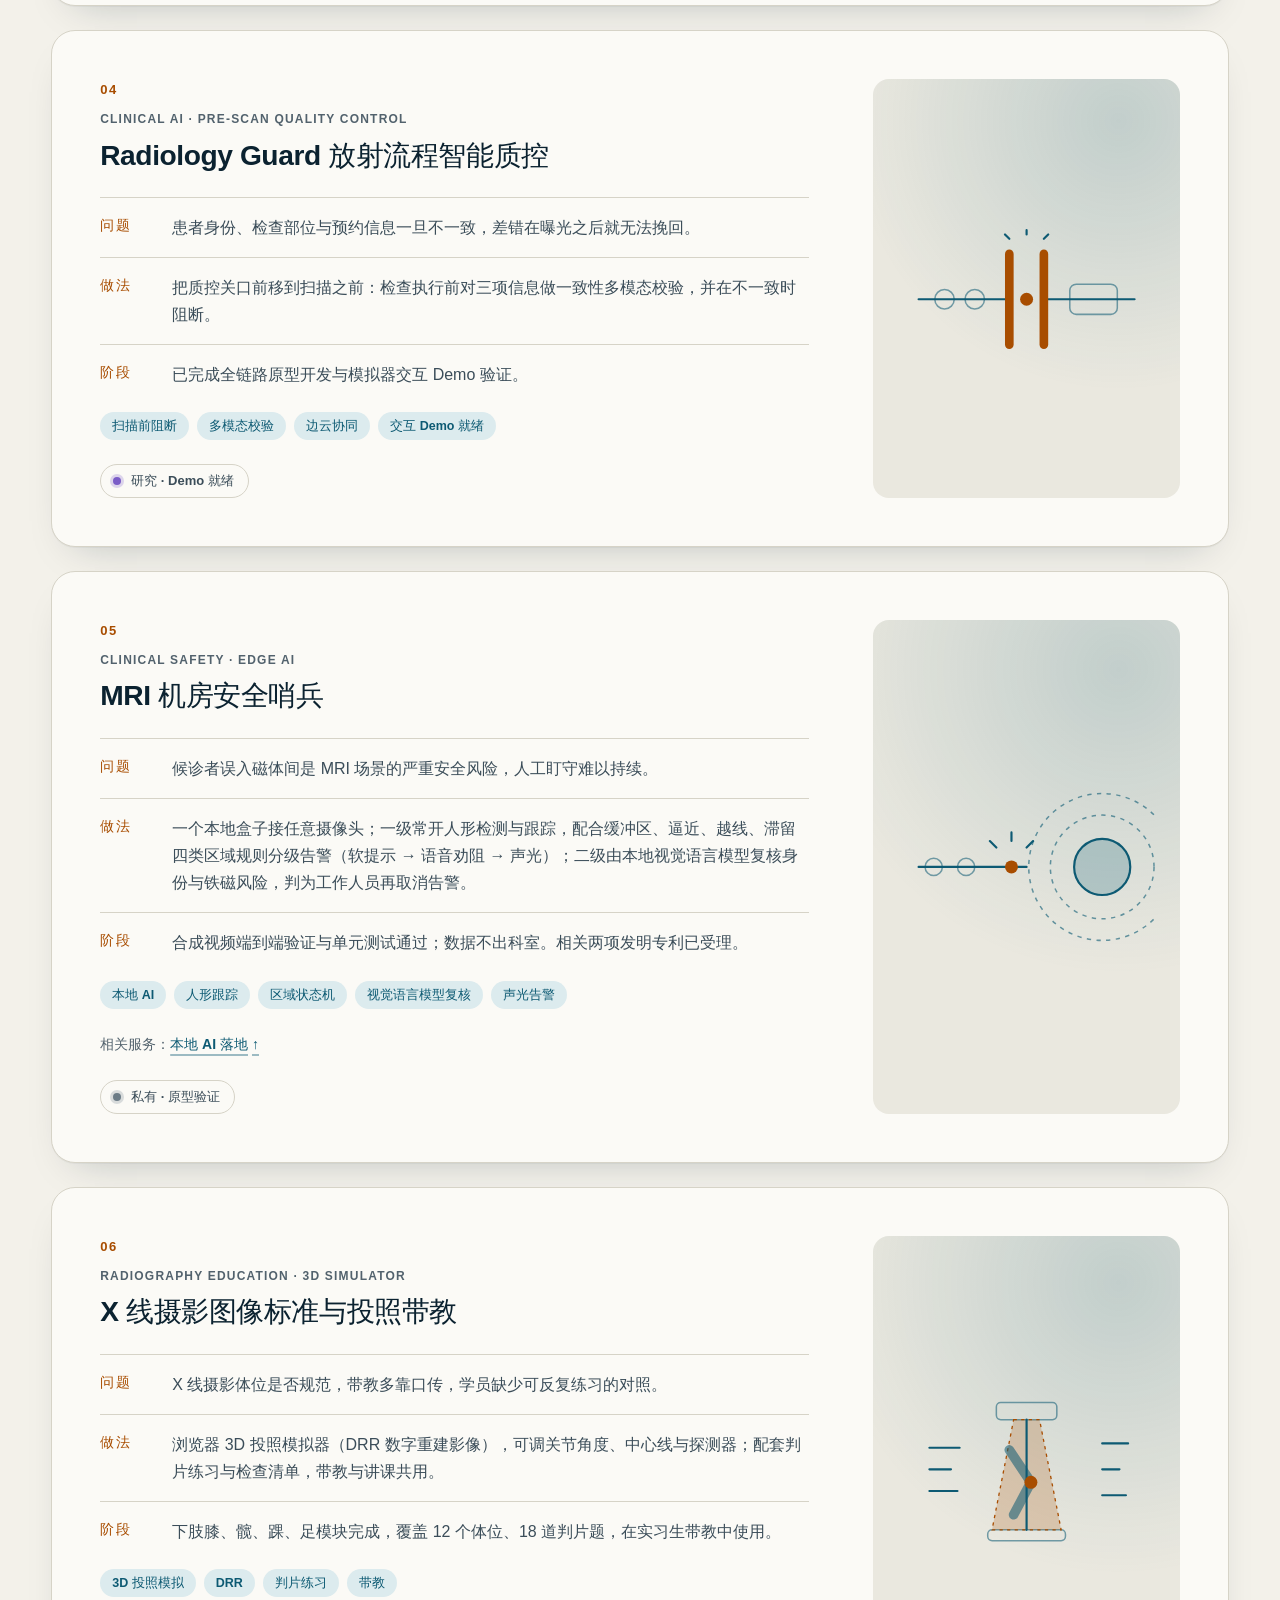
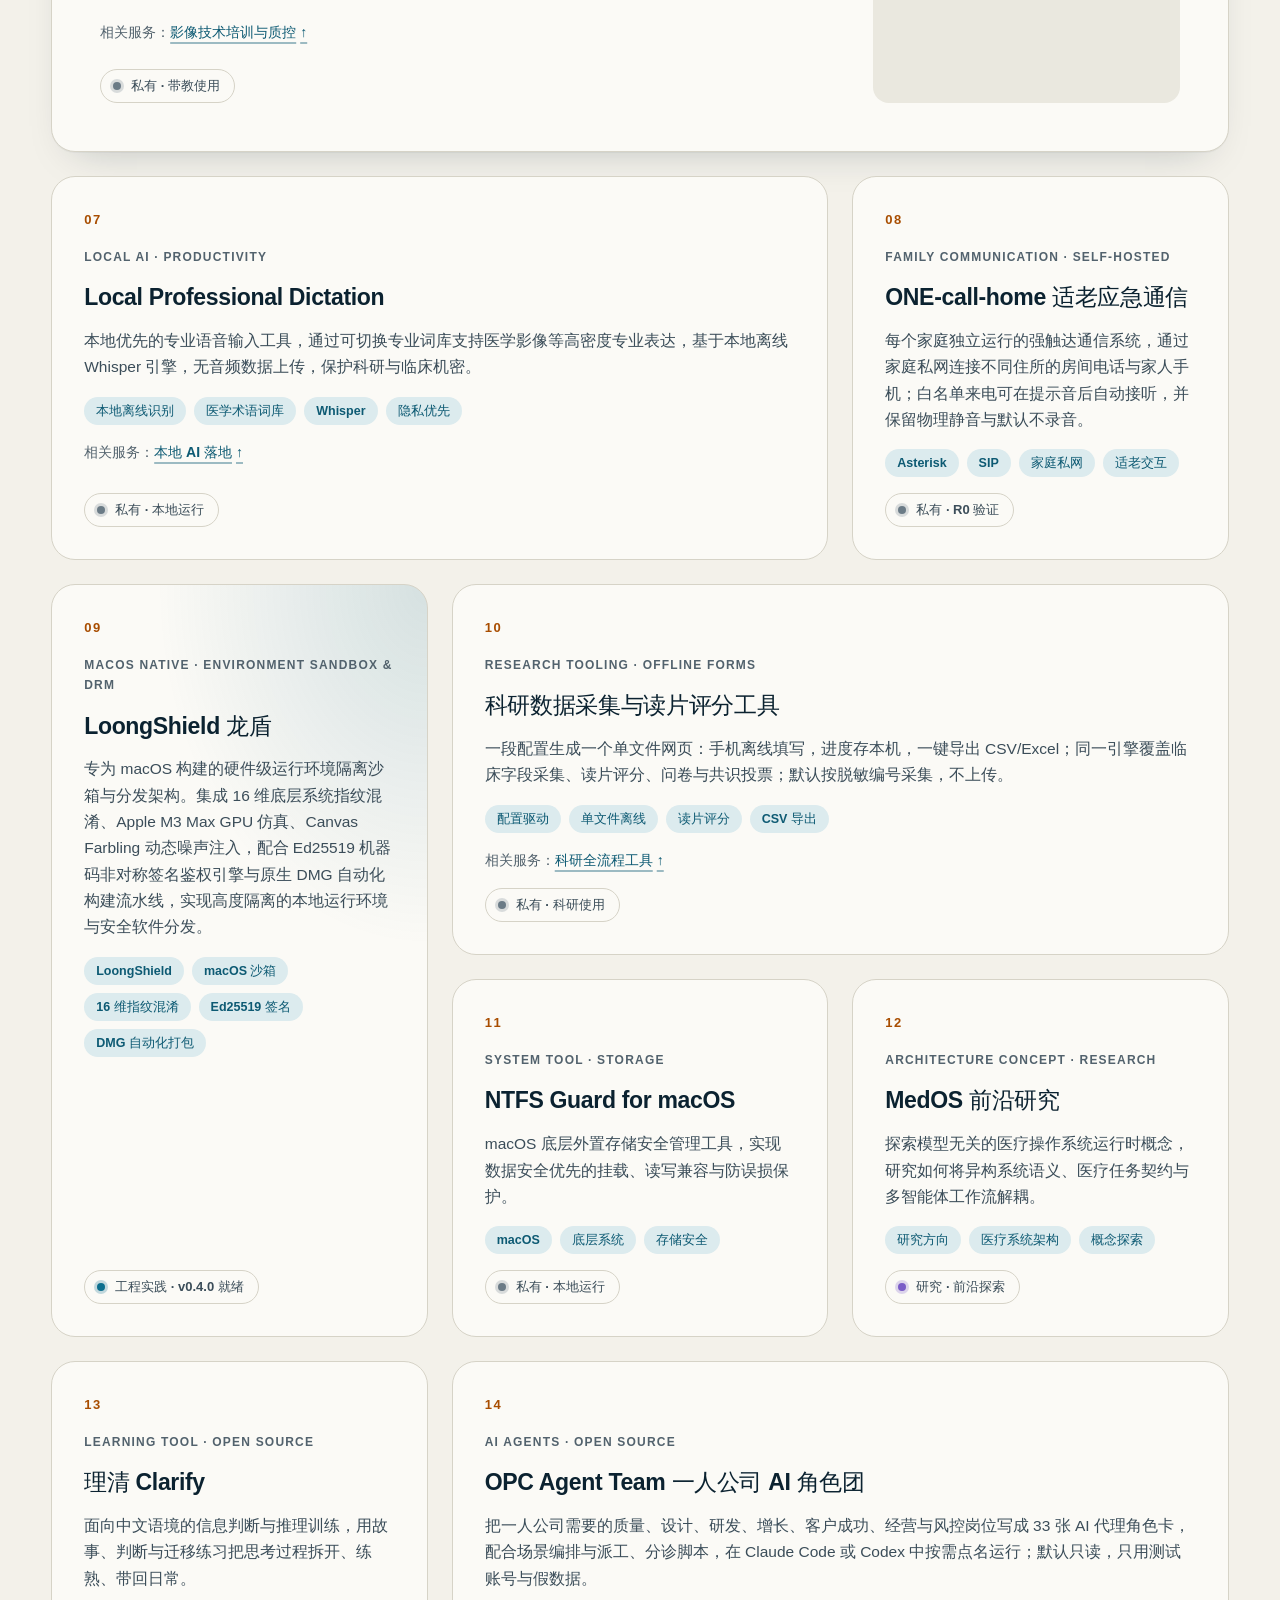
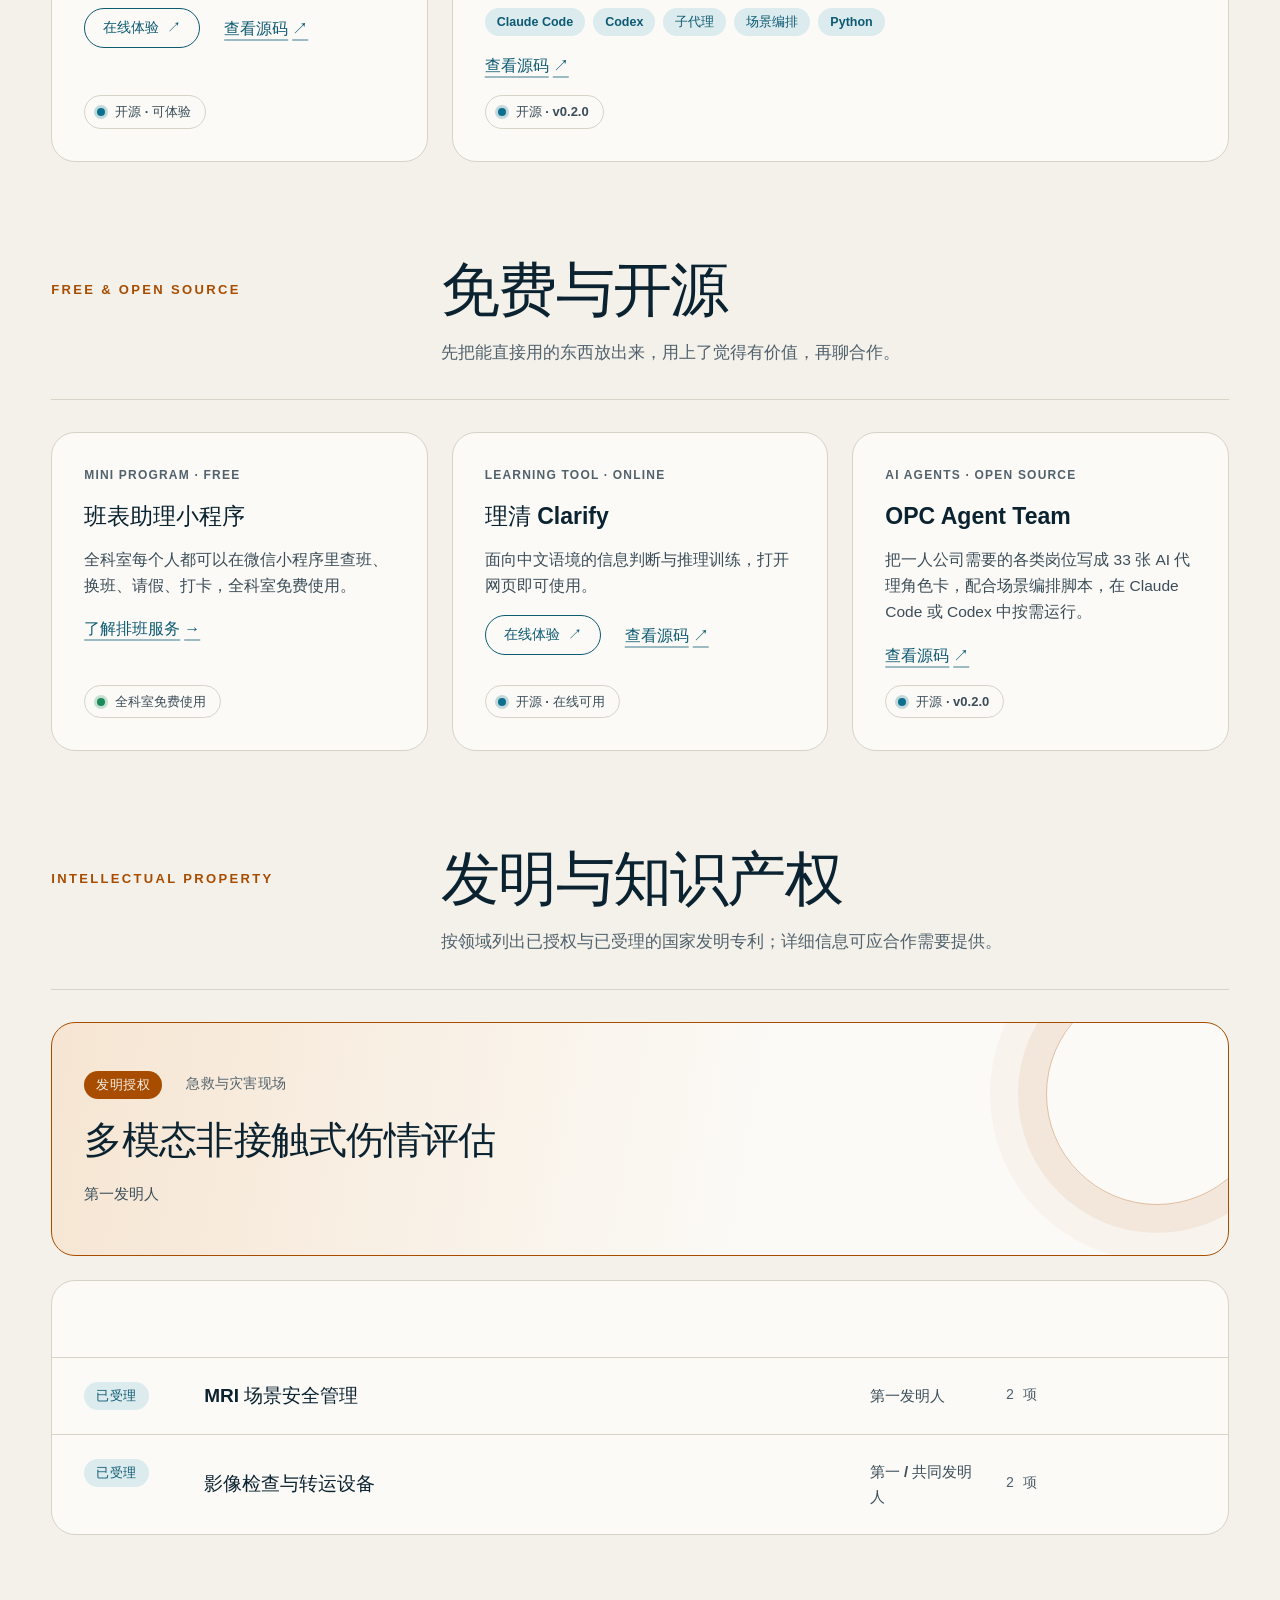
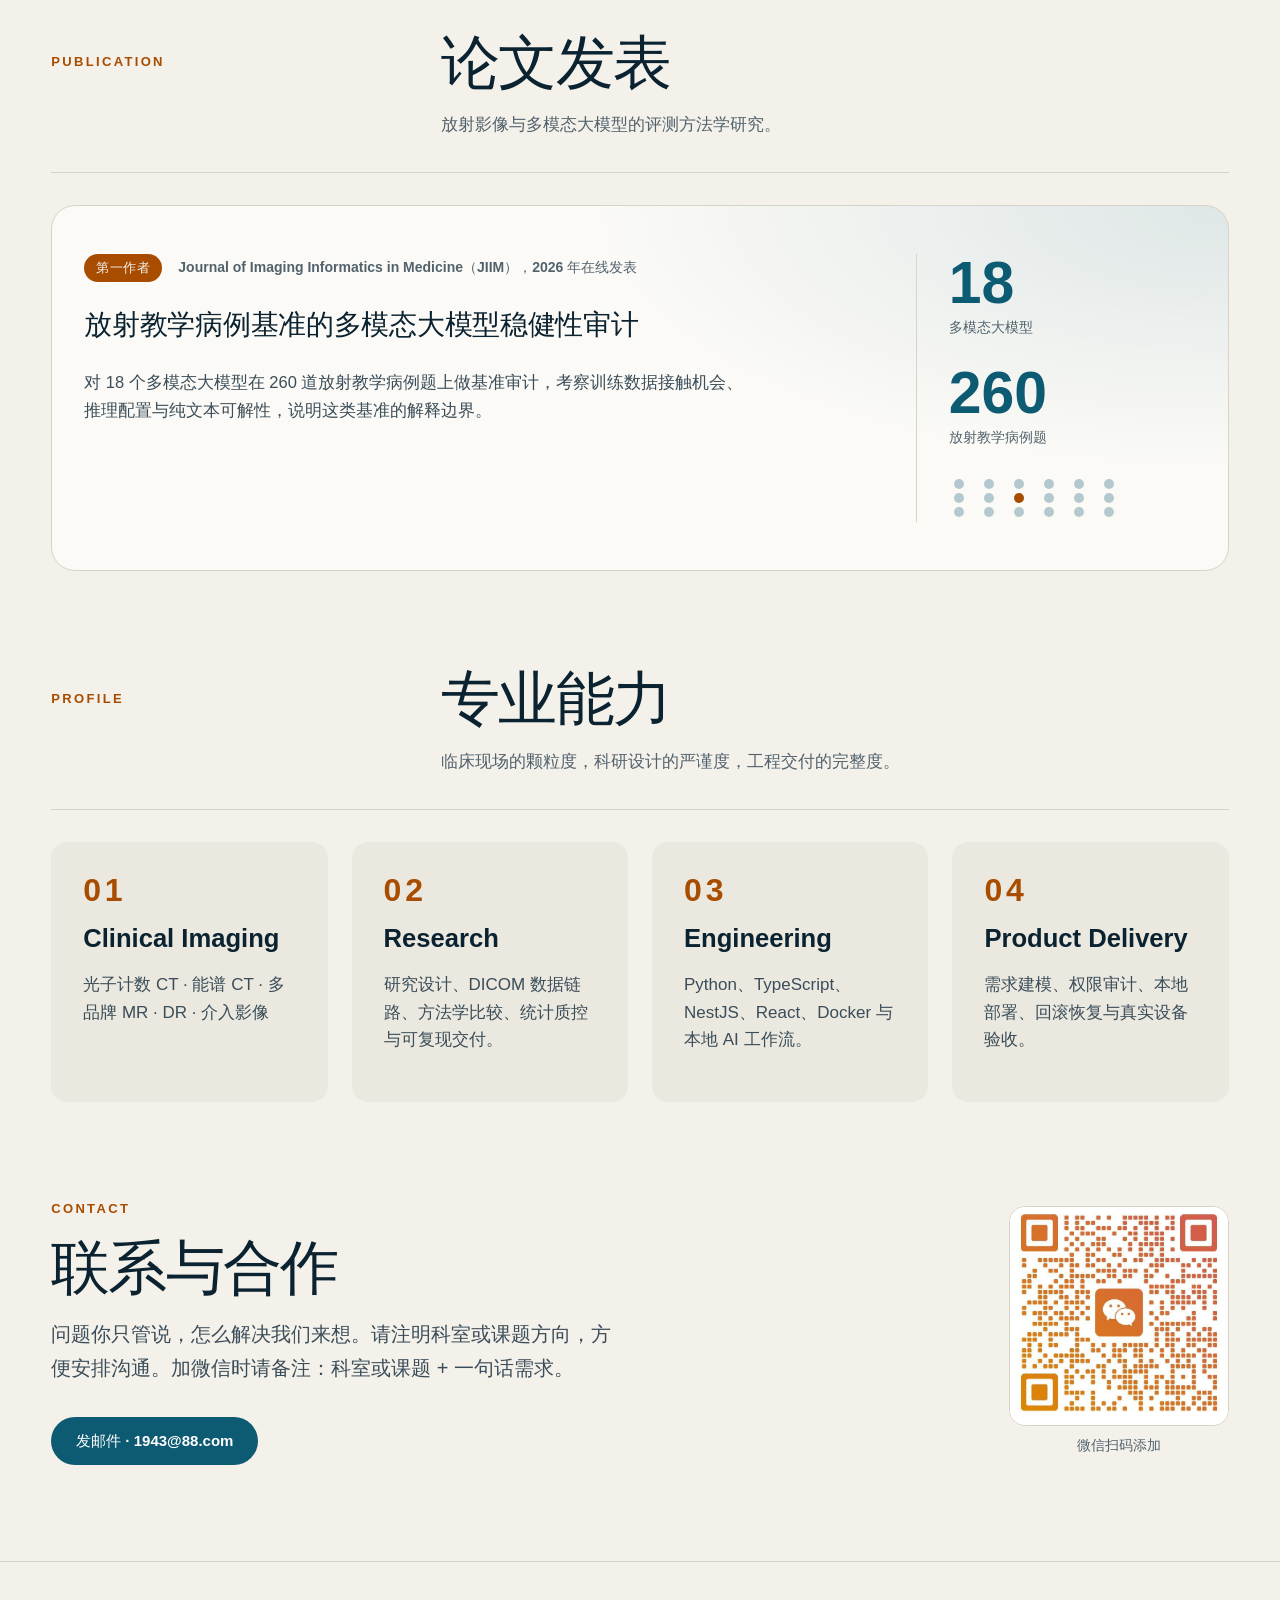
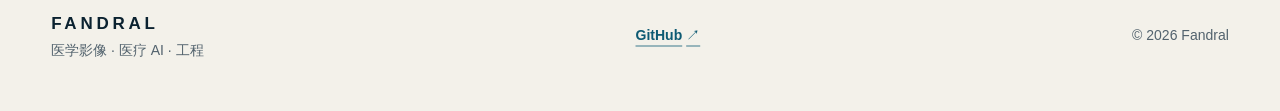
==== commit ded3e031: "首屏受众说明“影像技术带教老师”改为“带教老师”" ====
--- a/index.html
+++ b/index.html
@@ -90,7 +90,7 @@
           <p class="hero-lead">你带着问题来，<br />我们陪你把事做成。</p>
           <p class="hero-identity">我们就在临床一线，更懂临床一线。</p>
           <p class="hero-summary">
-            给临床科研人员、科室管理者、影像技术带教老师、想用 AI 又怕数据出院的团队，以及有想法的医护：从找题、定方案到落地维护，把反复耗人的事做成天天能用的工具。
+            给临床科研人员、科室管理者、带教老师、想用 AI 又怕数据出院的团队，以及有想法的医护：从找题、定方案到落地维护，把反复耗人的事做成天天能用的工具。
           </p>
           <div class="hero-actions">
             <a class="button button-primary" href="#stuck">你卡在哪一步</a>
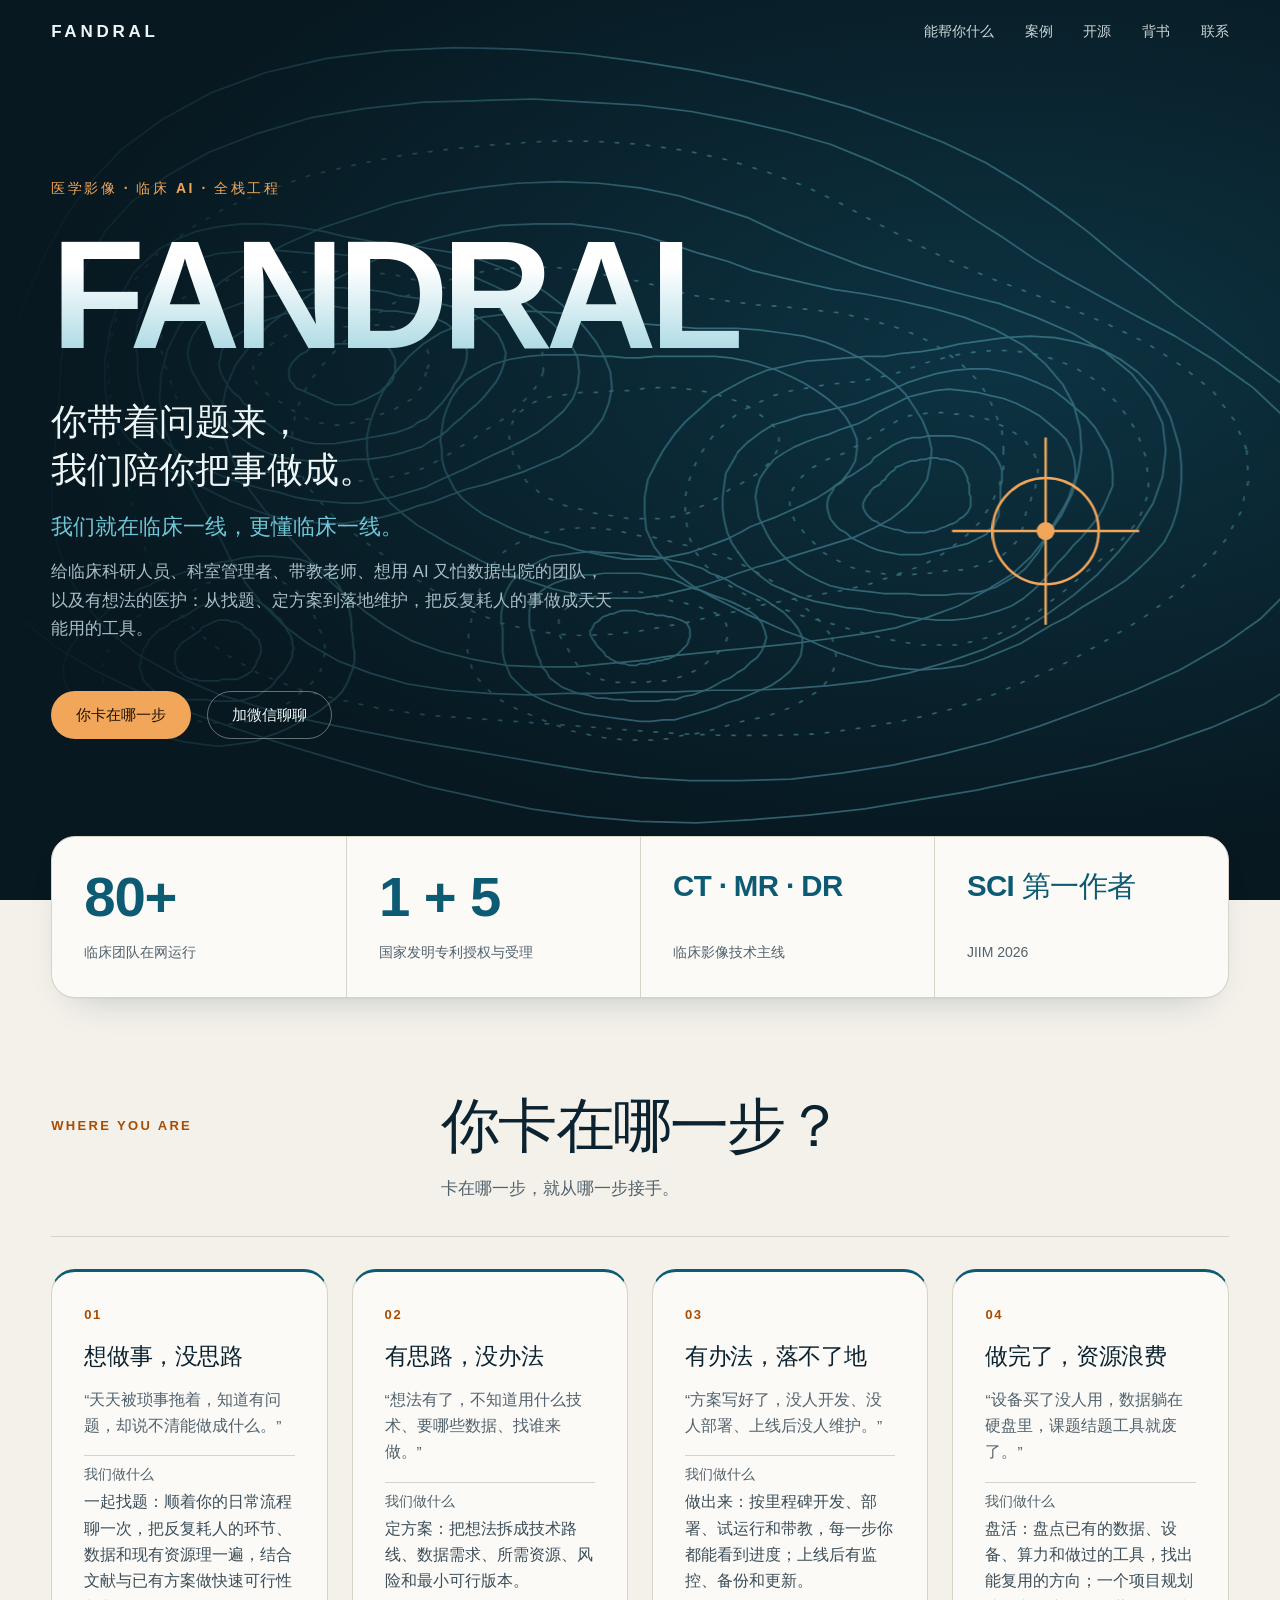
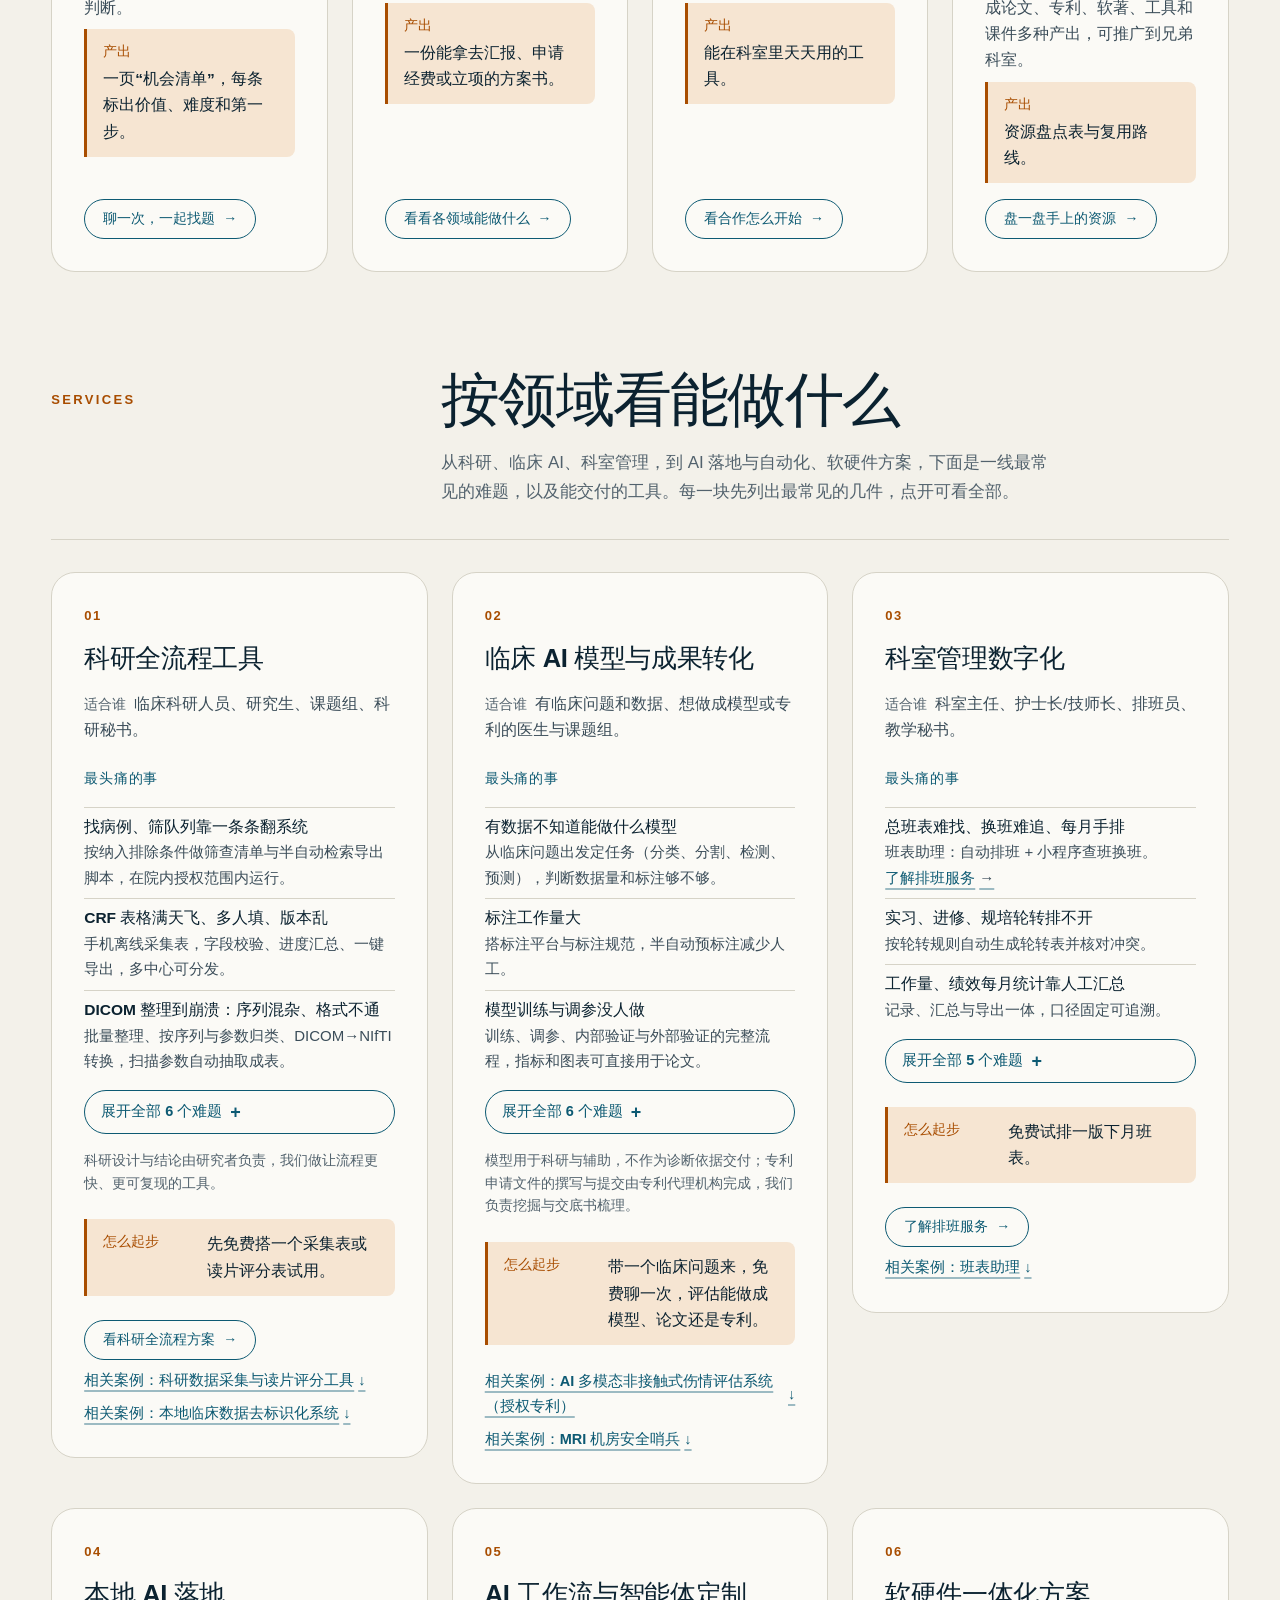
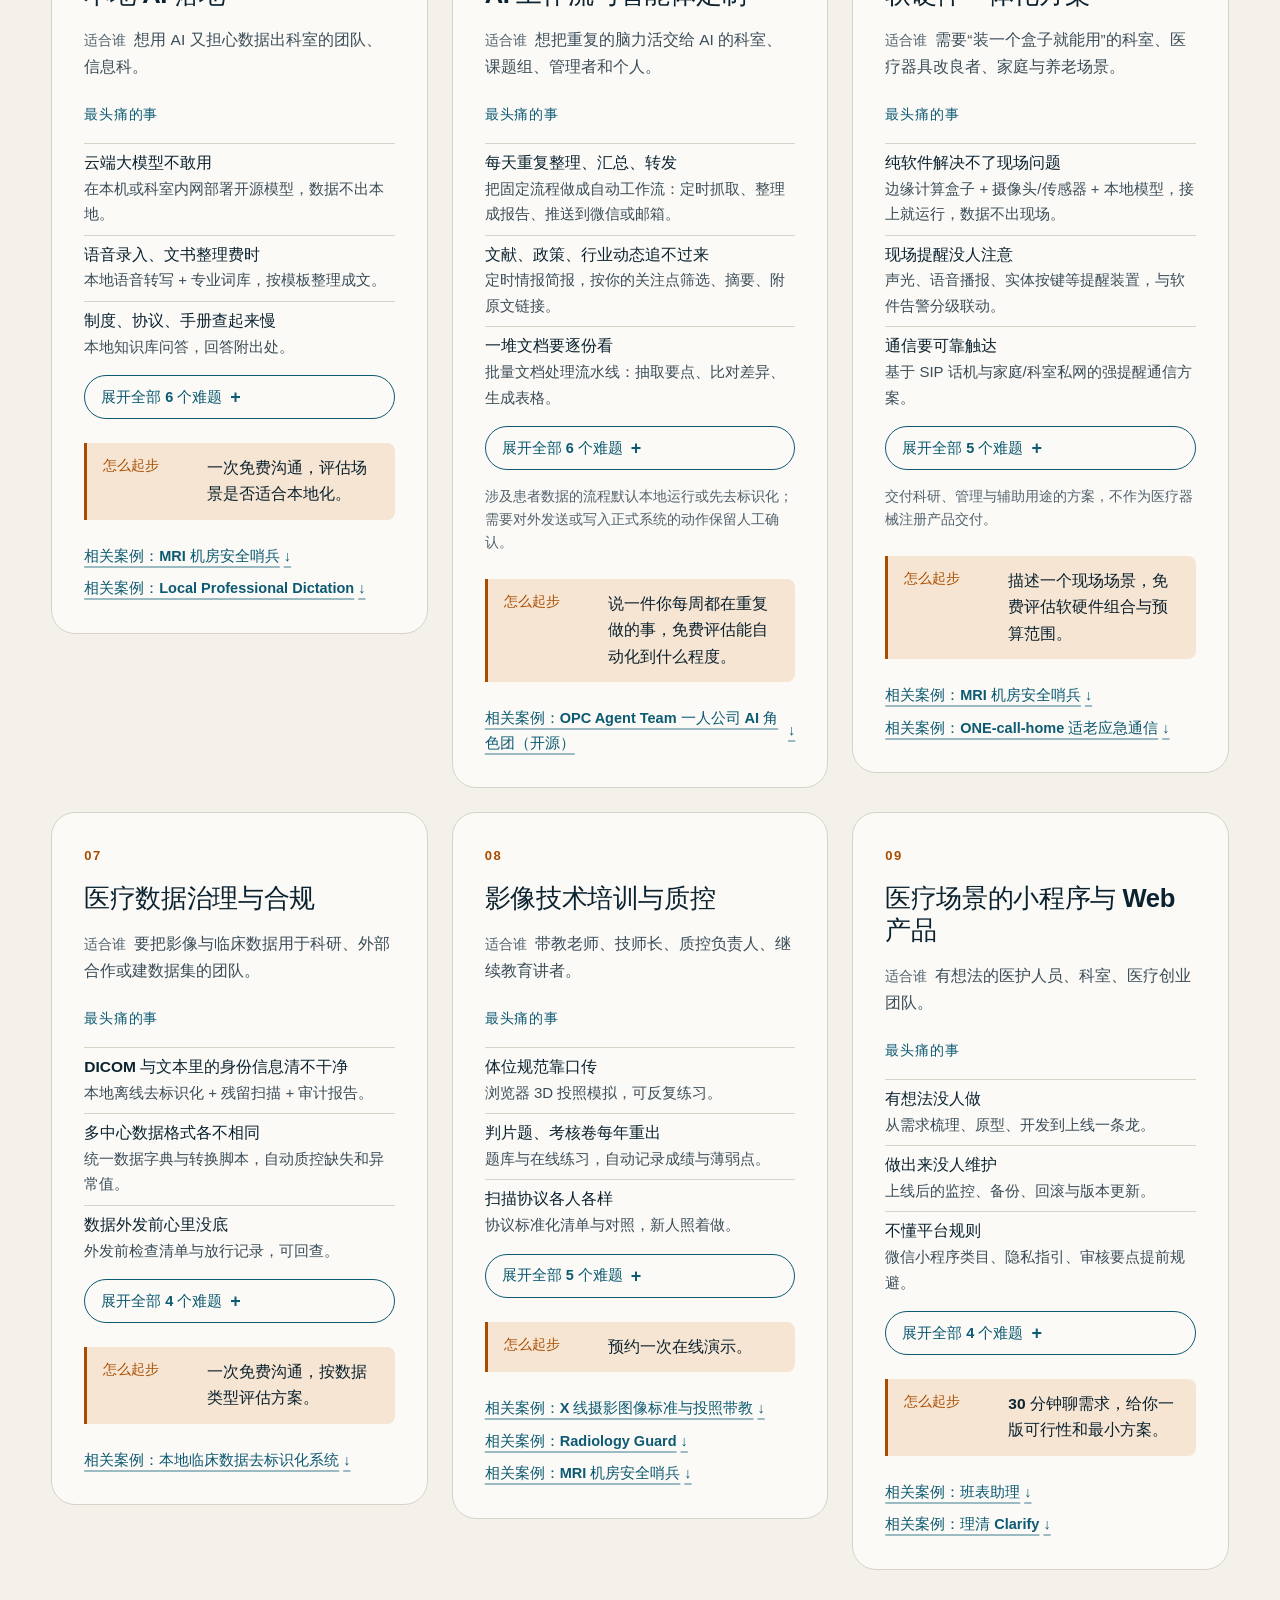
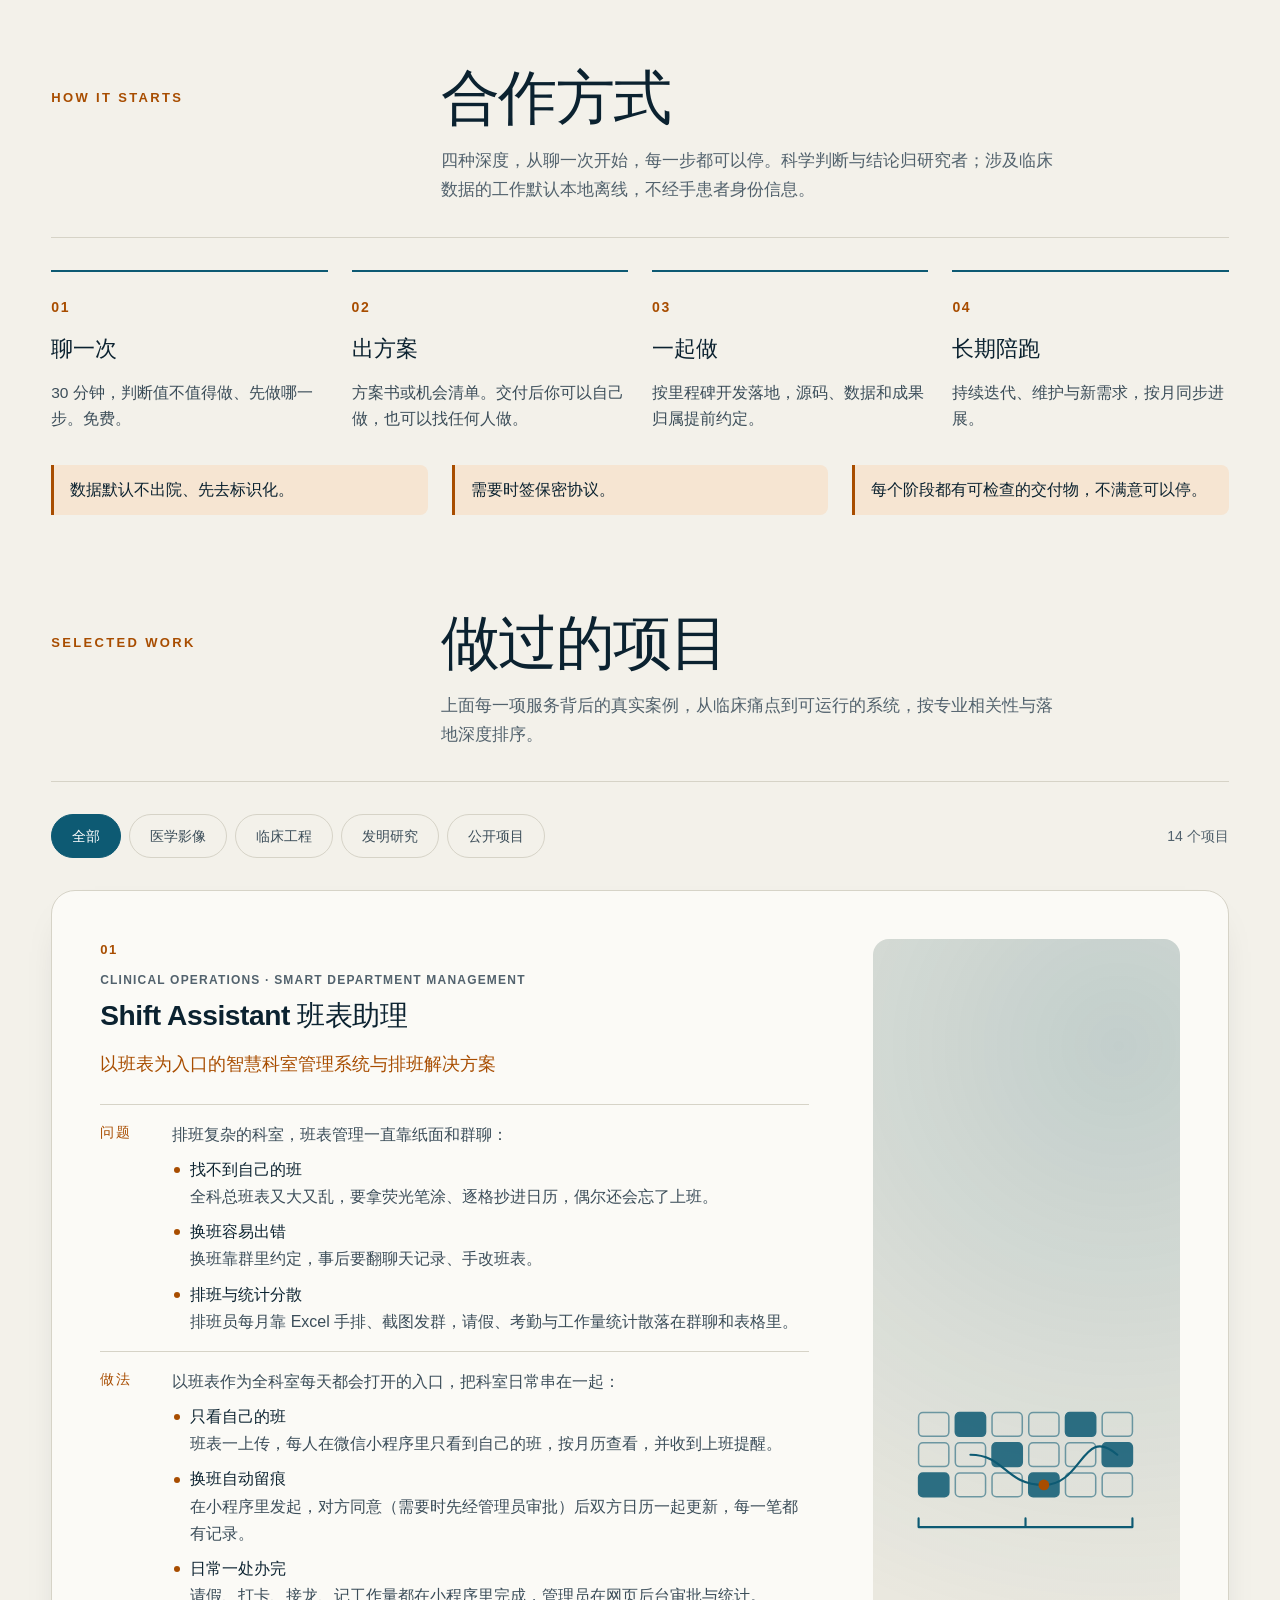
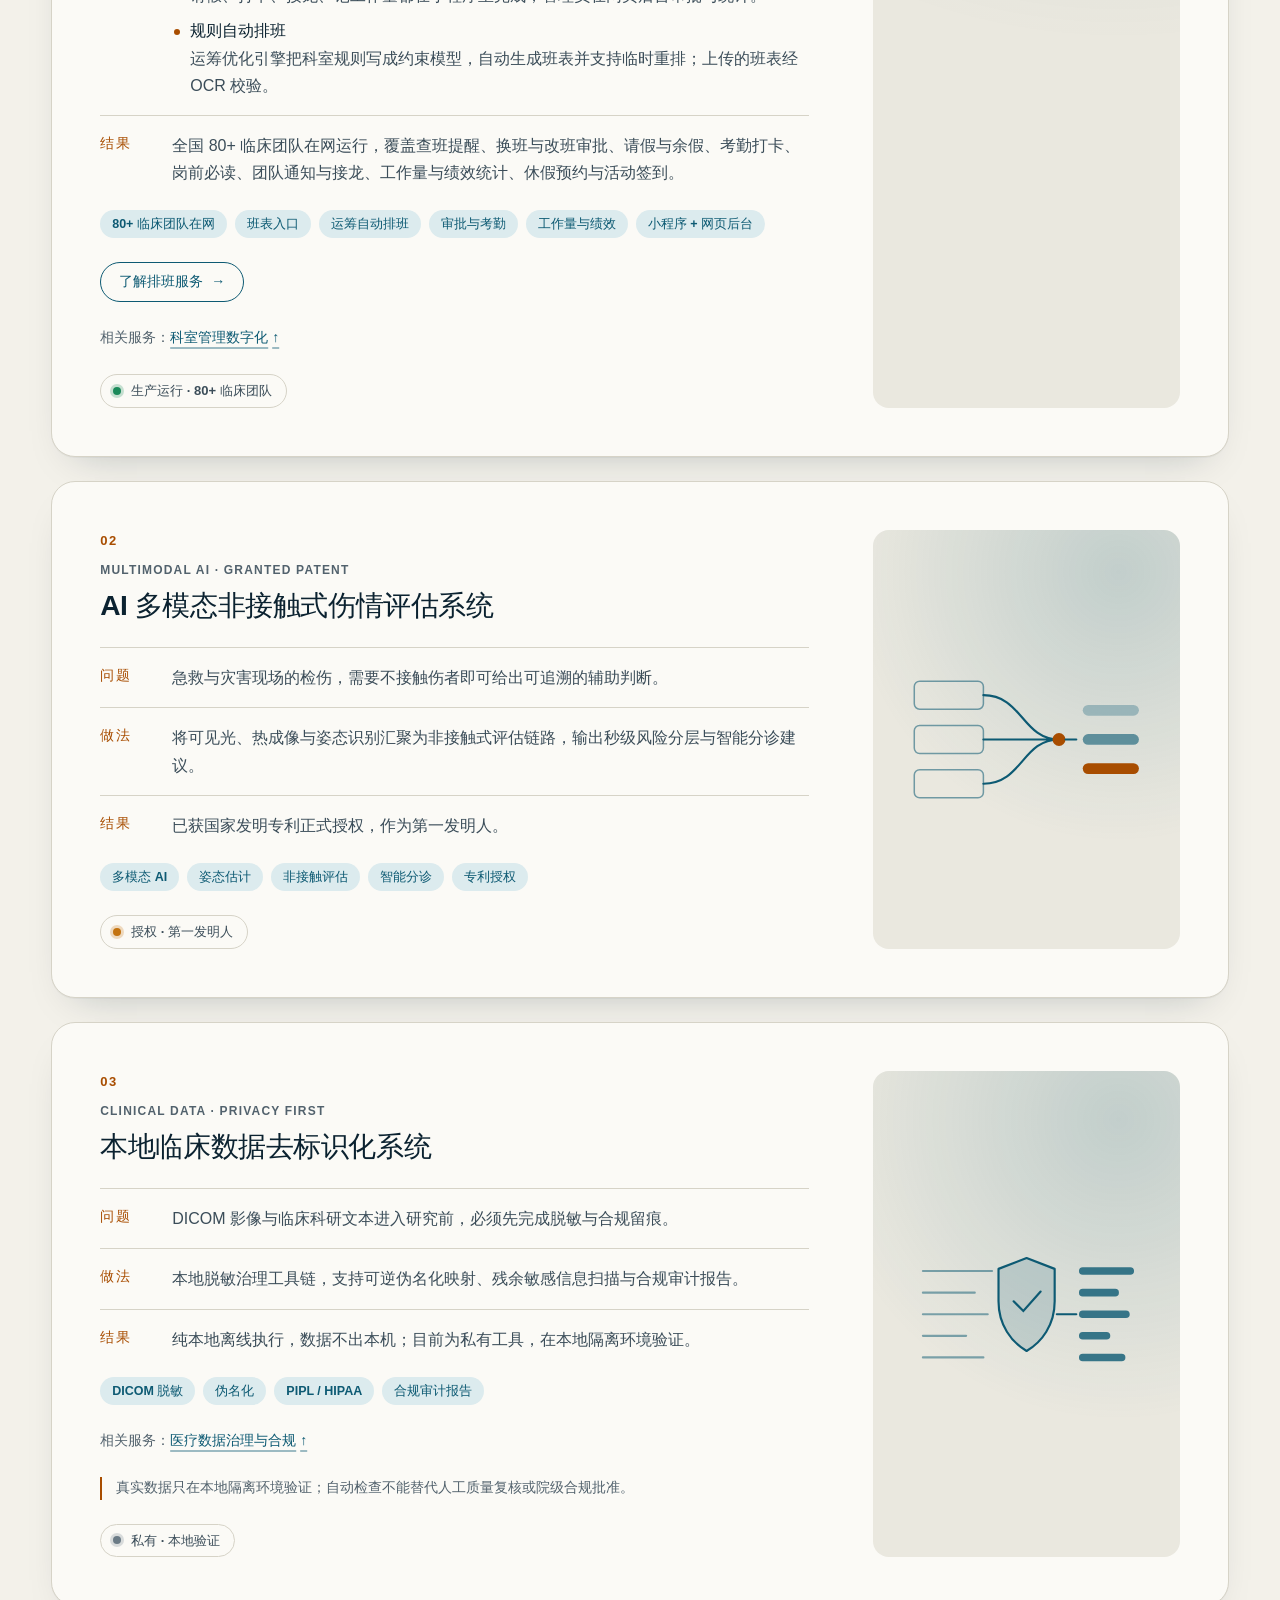
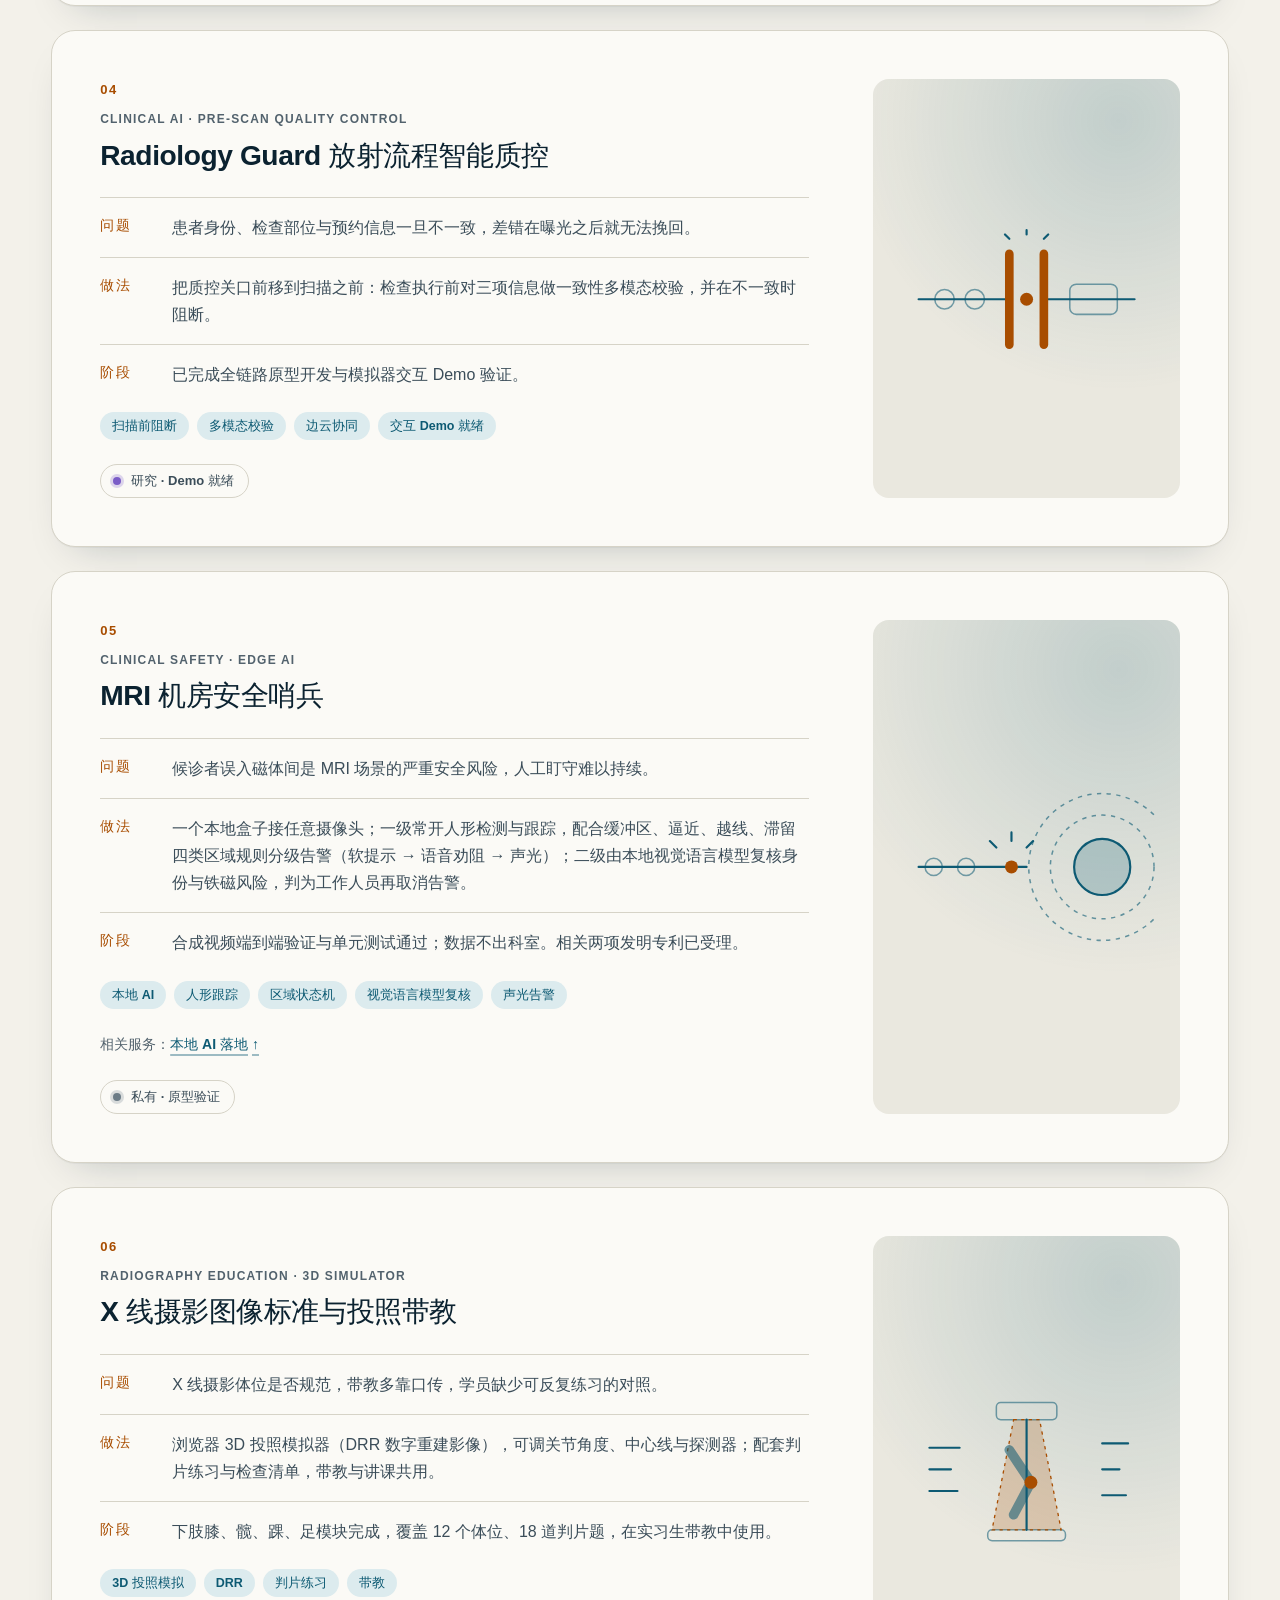
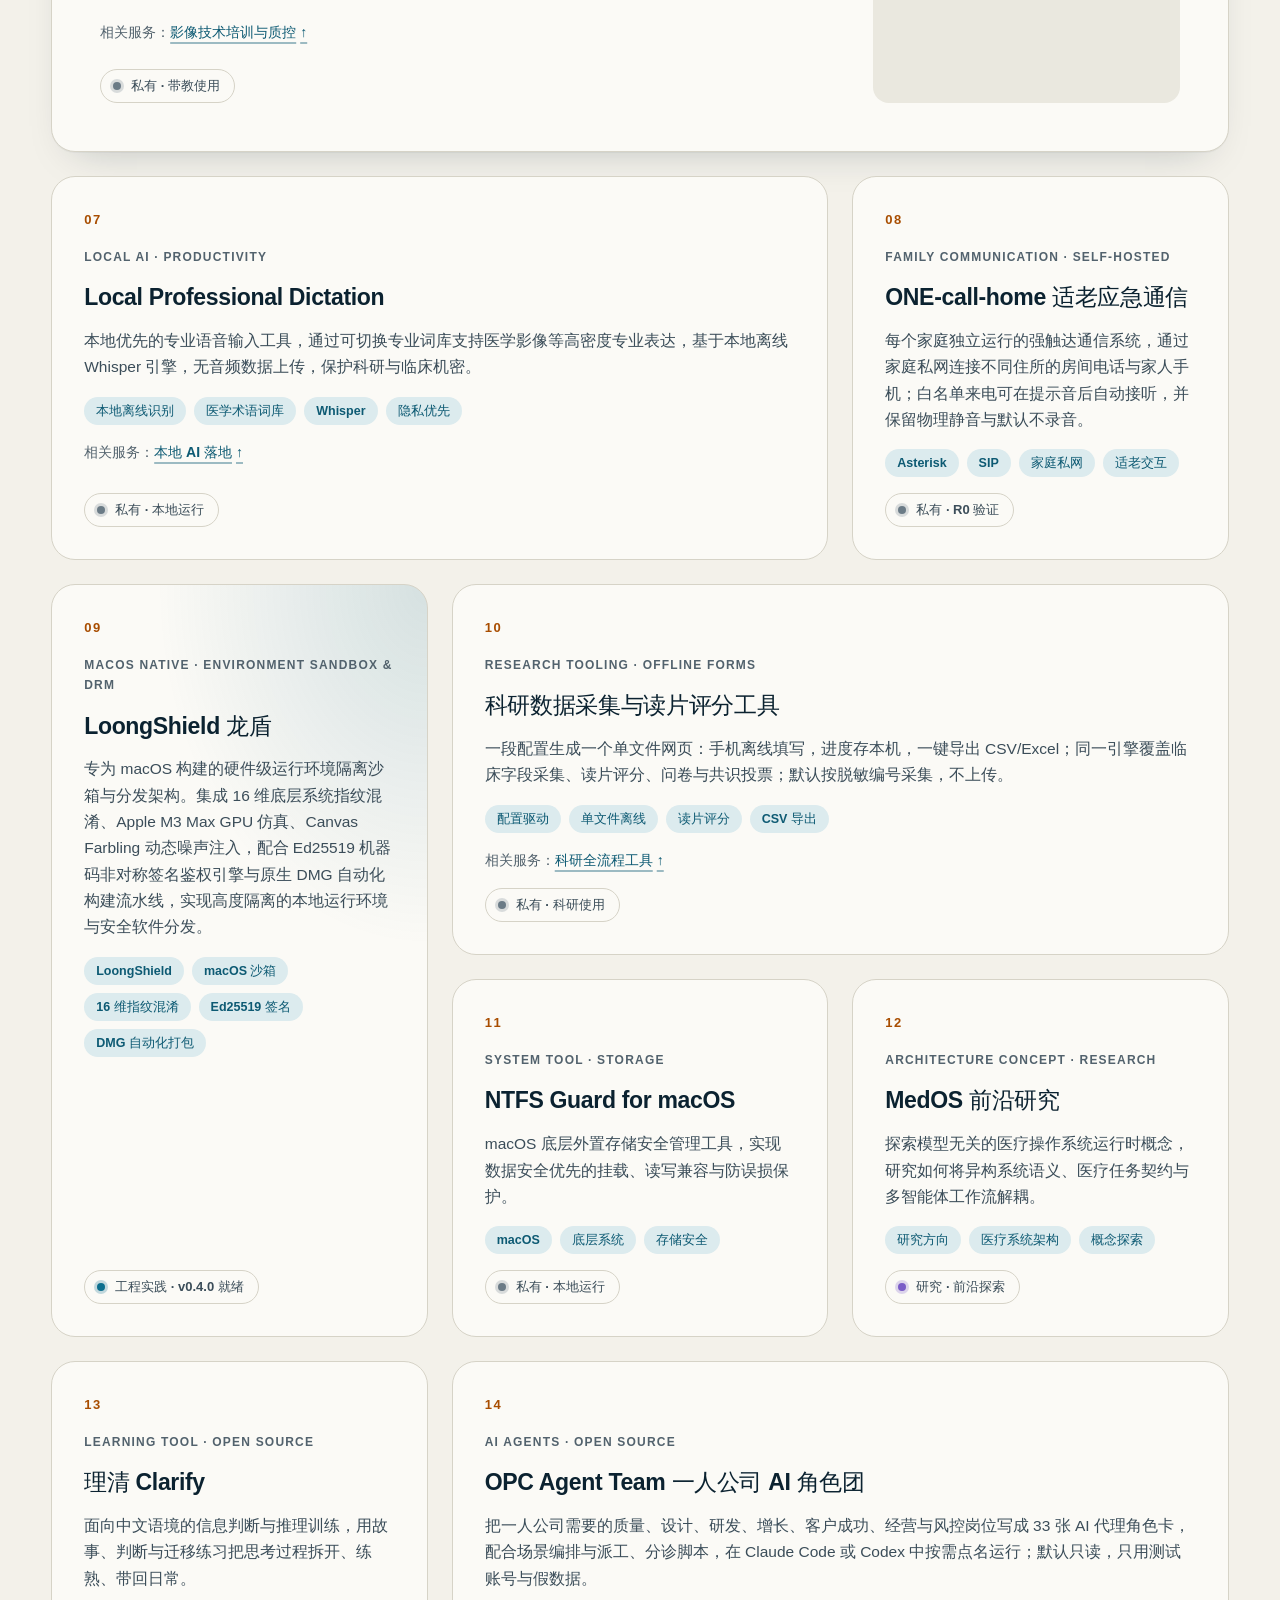
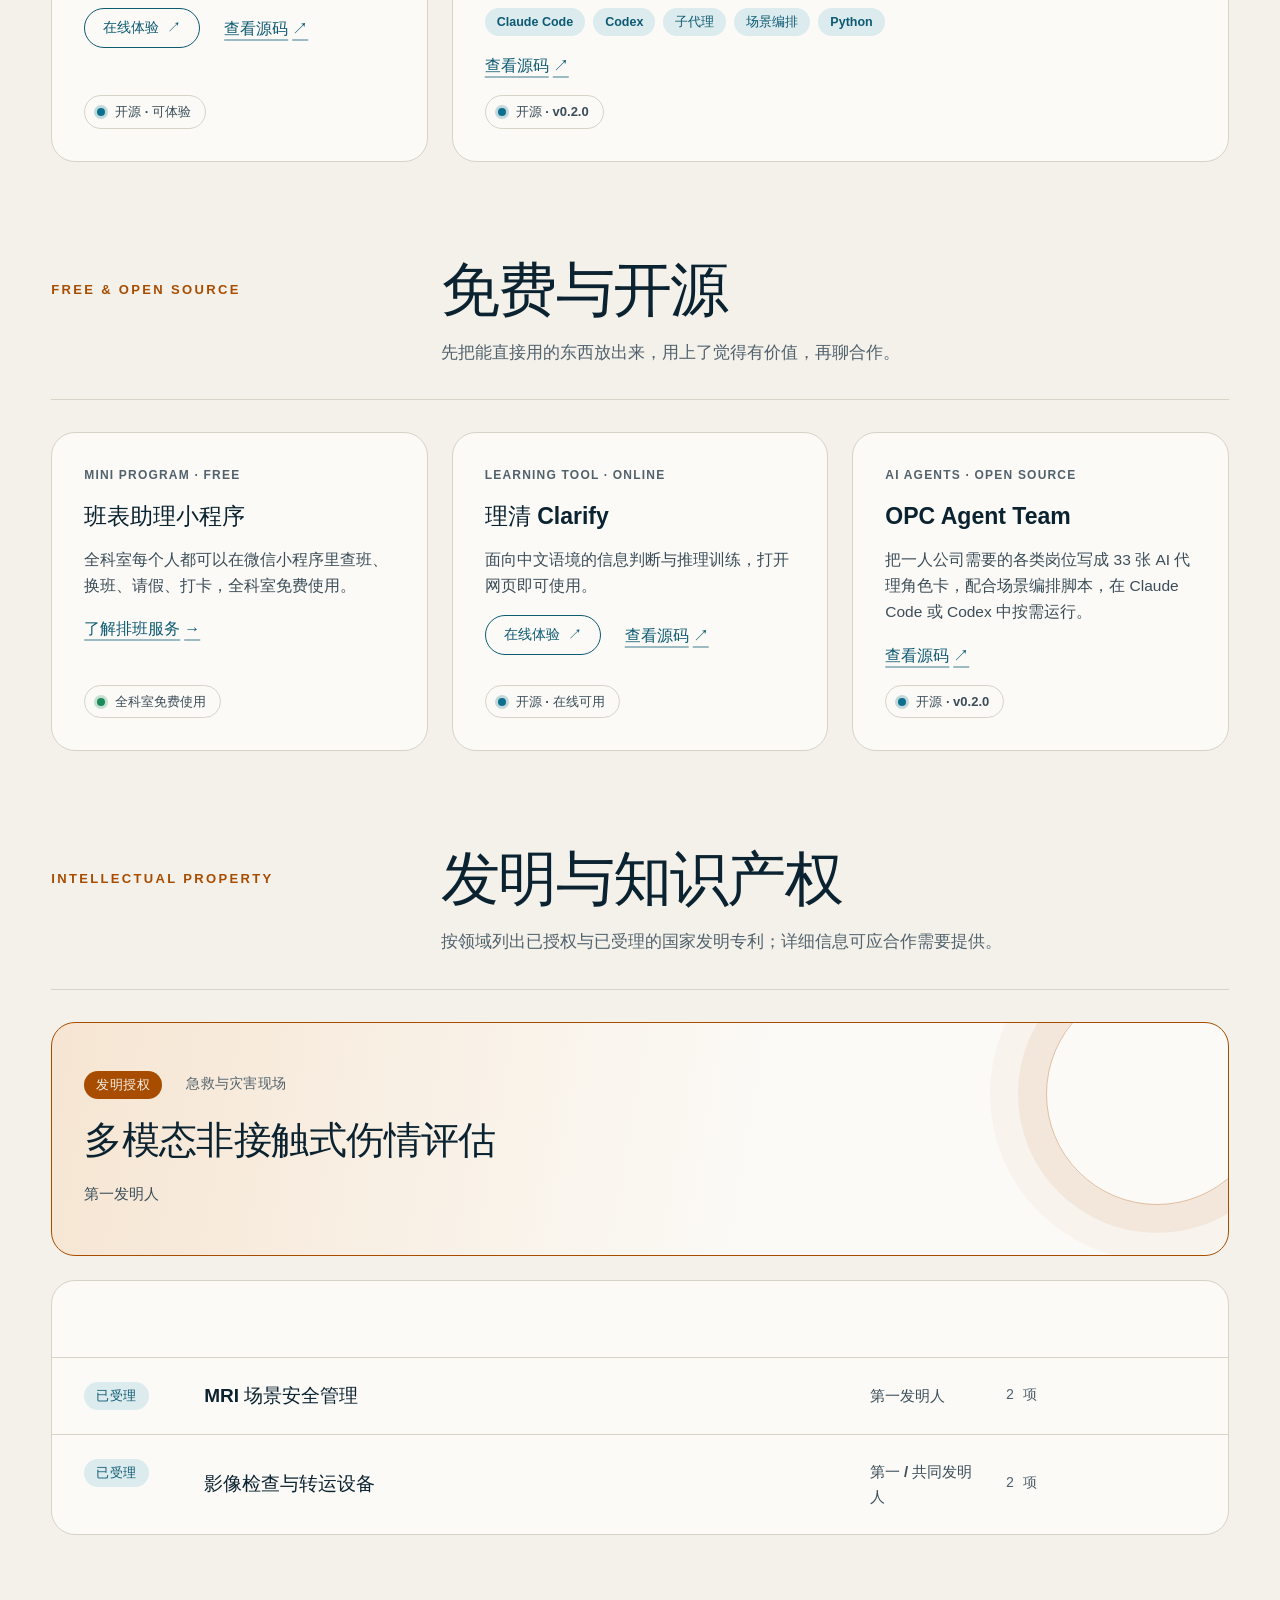
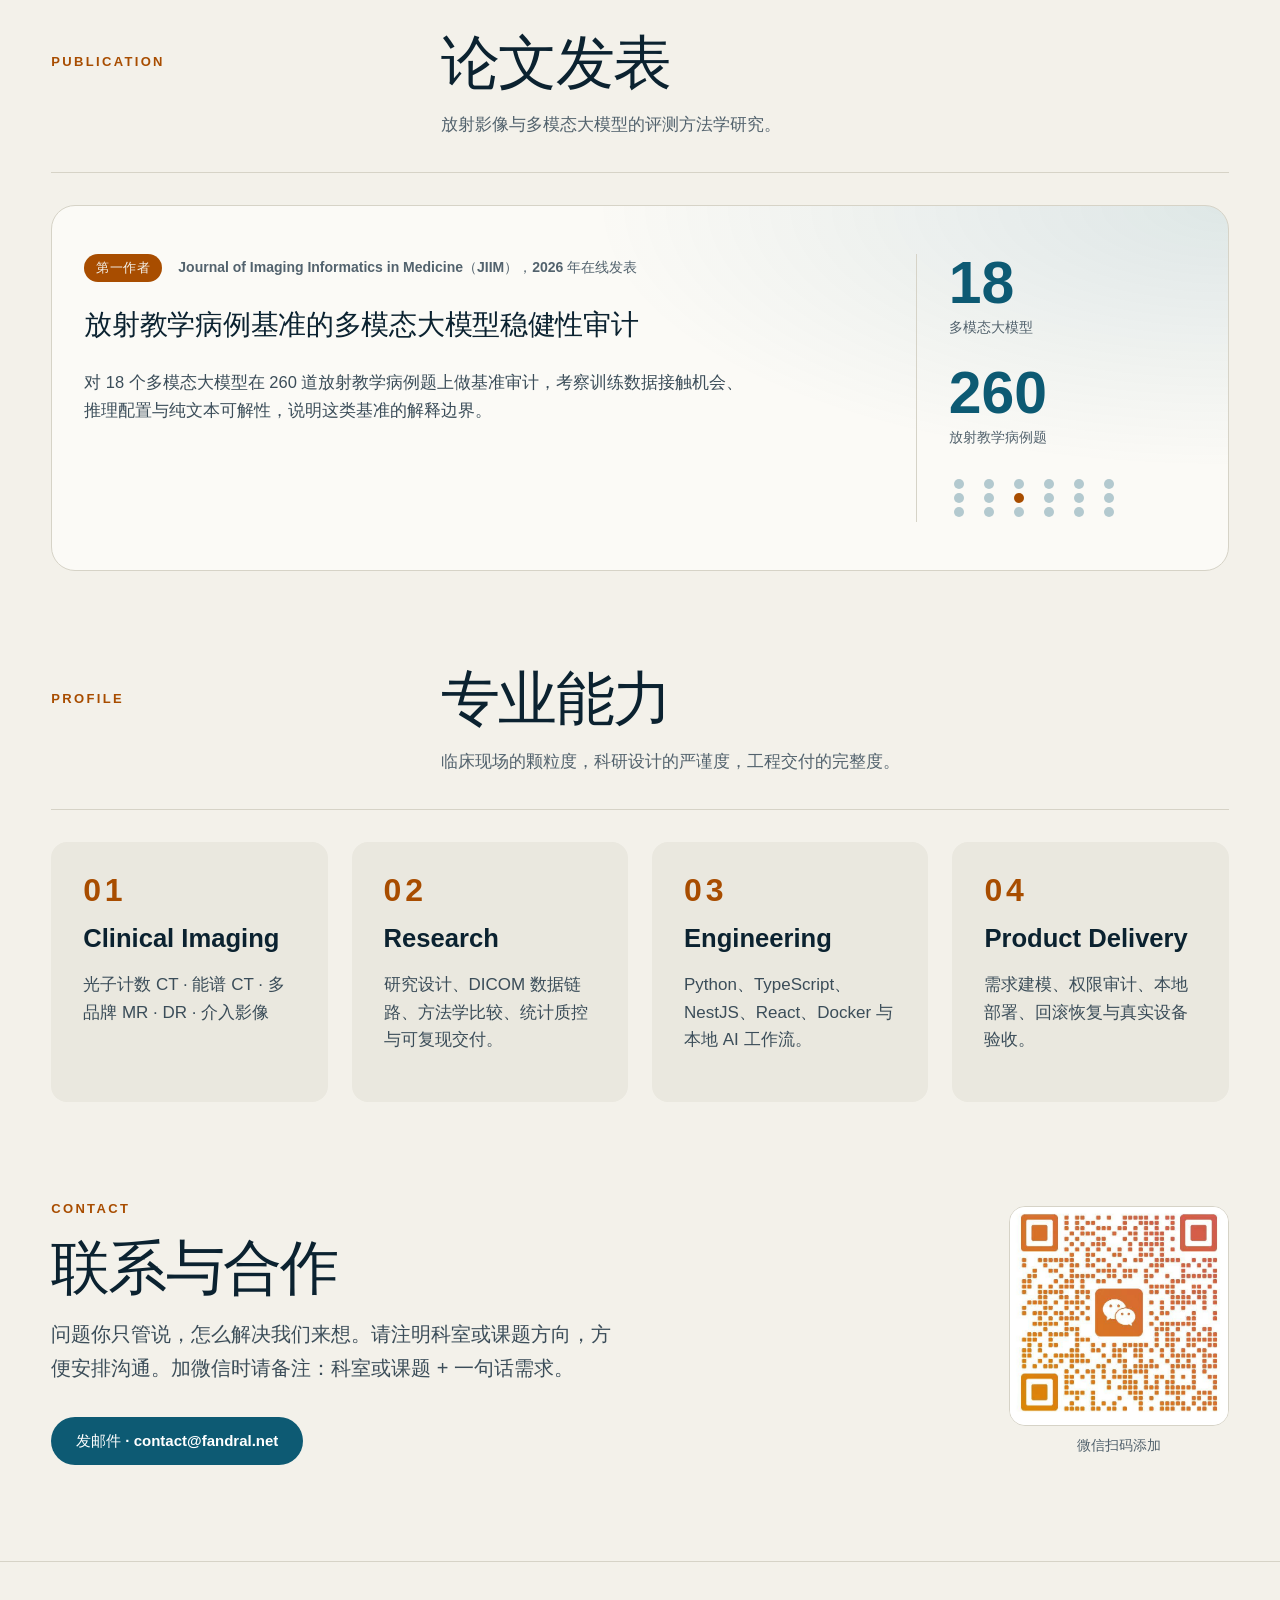
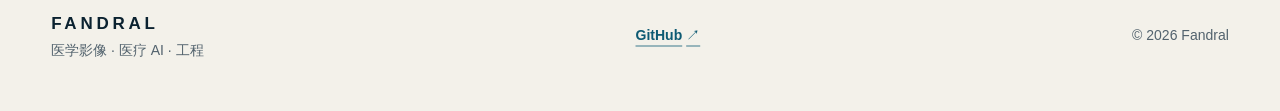
==== commit 00b59acb: "配置独立域名 fandral.net 并全站升级专属联系邮箱" ====
--- a/index.html
+++ b/index.html
@@ -16,11 +16,11 @@
       content="科研工具、临床 AI、科室管理数字化与本地 AI 落地。"
     />
     <meta property="og:type" content="website" />
-    <meta property="og:url" content="https://fandral2008.github.io/" />
-    <meta property="og:image" content="https://fandral2008.github.io/assets/og-fandral.png" />
+    <meta property="og:url" content="https://fandral.net/" />
+    <meta property="og:image" content="https://fandral.net/assets/og-fandral.png" />
     <meta property="og:image:alt" content="FANDRAL 专业履历，医学影像、医疗 AI 与工程" />
     <meta name="twitter:card" content="summary_large_image" />
-    <meta name="twitter:image" content="https://fandral2008.github.io/assets/og-fandral.png" />
+    <meta name="twitter:image" content="https://fandral.net/assets/og-fandral.png" />
     <title>FANDRAL | 医学影像、医疗 AI 与工程</title>
     <link rel="icon" href="./assets/favicon.svg" type="image/svg+xml" />
     <link rel="stylesheet" href="./styles.css?v=20261024-r4" />
@@ -912,7 +912,7 @@
           <p class="eyebrow">Contact</p>
           <h2 id="contact-title">联系与合作</h2>
           <p>问题你只管说，怎么解决我们来想。请注明科室或课题方向，方便安排沟通。加微信时请备注：科室或课题 + 一句话需求。</p>
-          <a class="button button-primary" href="mailto:1943@88.com">发邮件 · 1943@88.com</a>
+          <a class="button button-primary" href="mailto:contact@fandral.net">发邮件 · contact@fandral.net</a>
         </div>
         <figure class="contact-qr">
           <div class="qr-frame"><img src="assets/wechat-qr.jpg" alt="微信二维码" width="820" height="1229" loading="lazy" /></div>
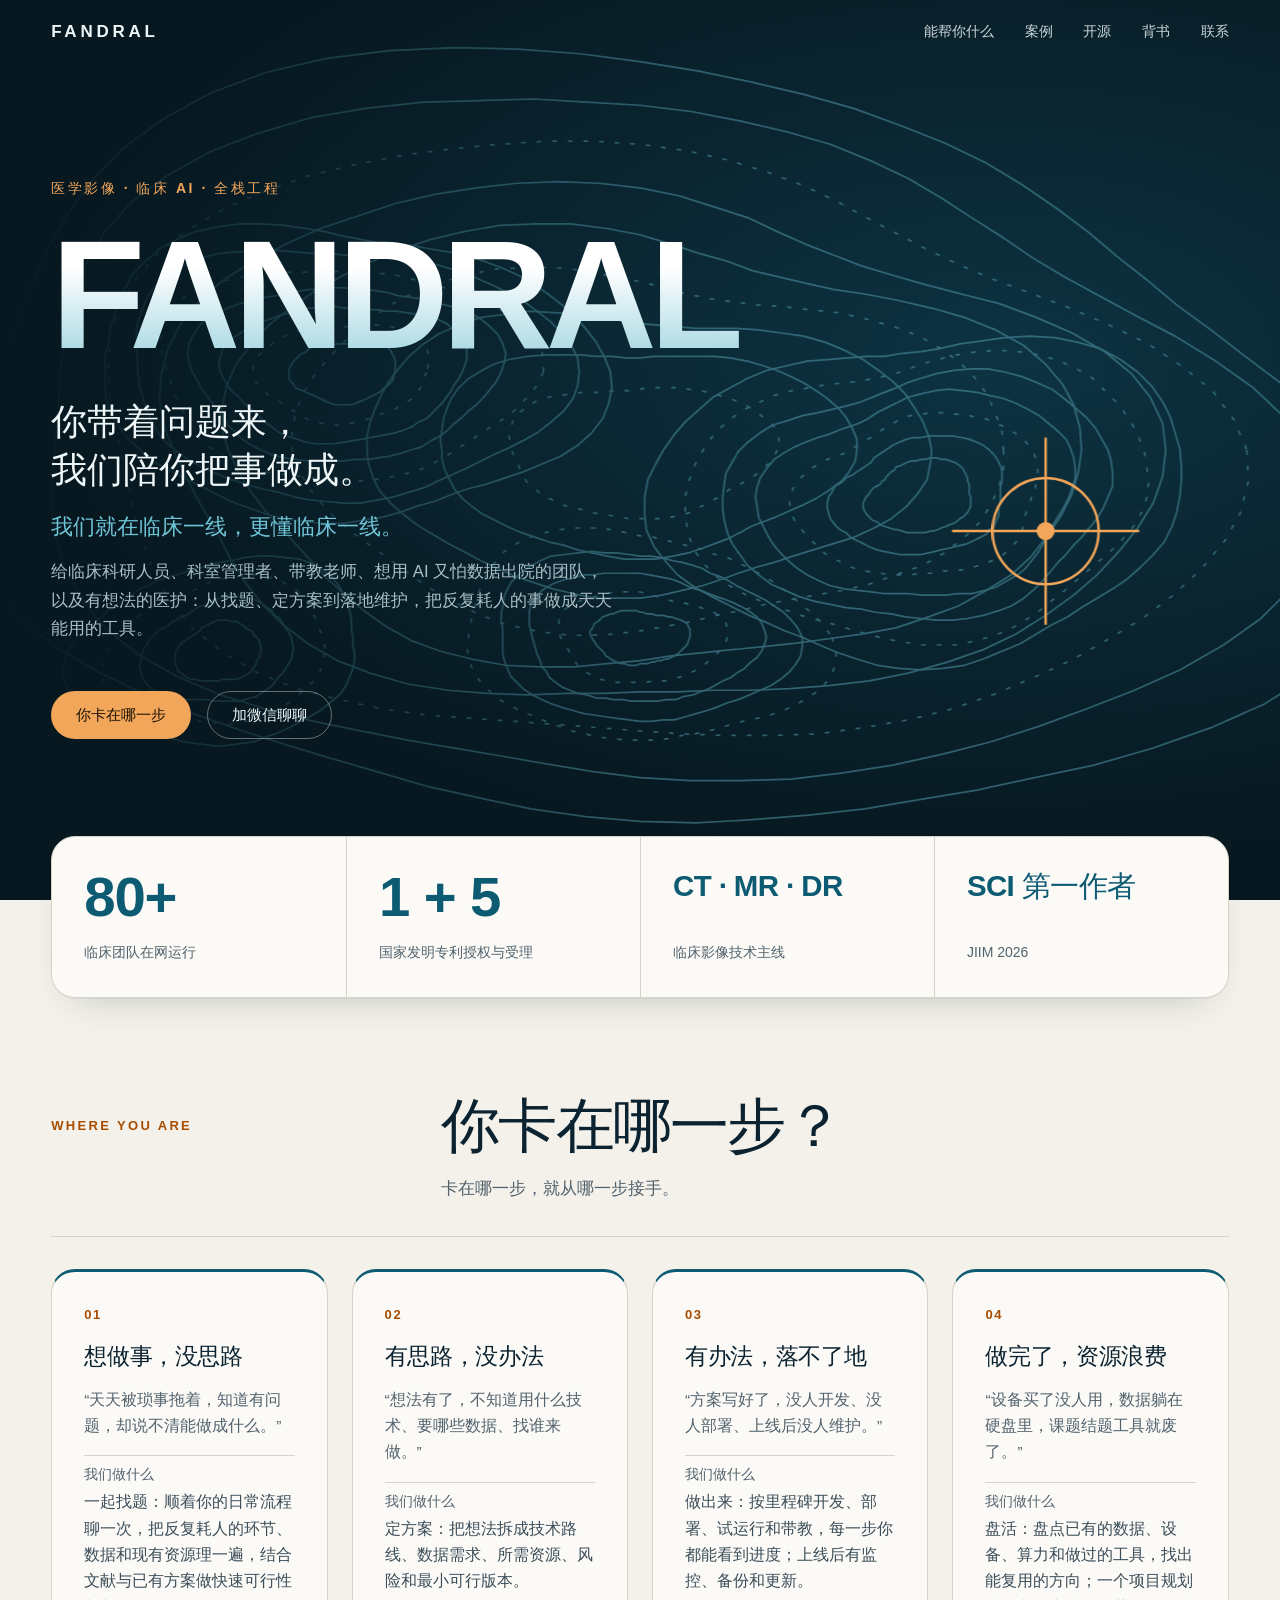
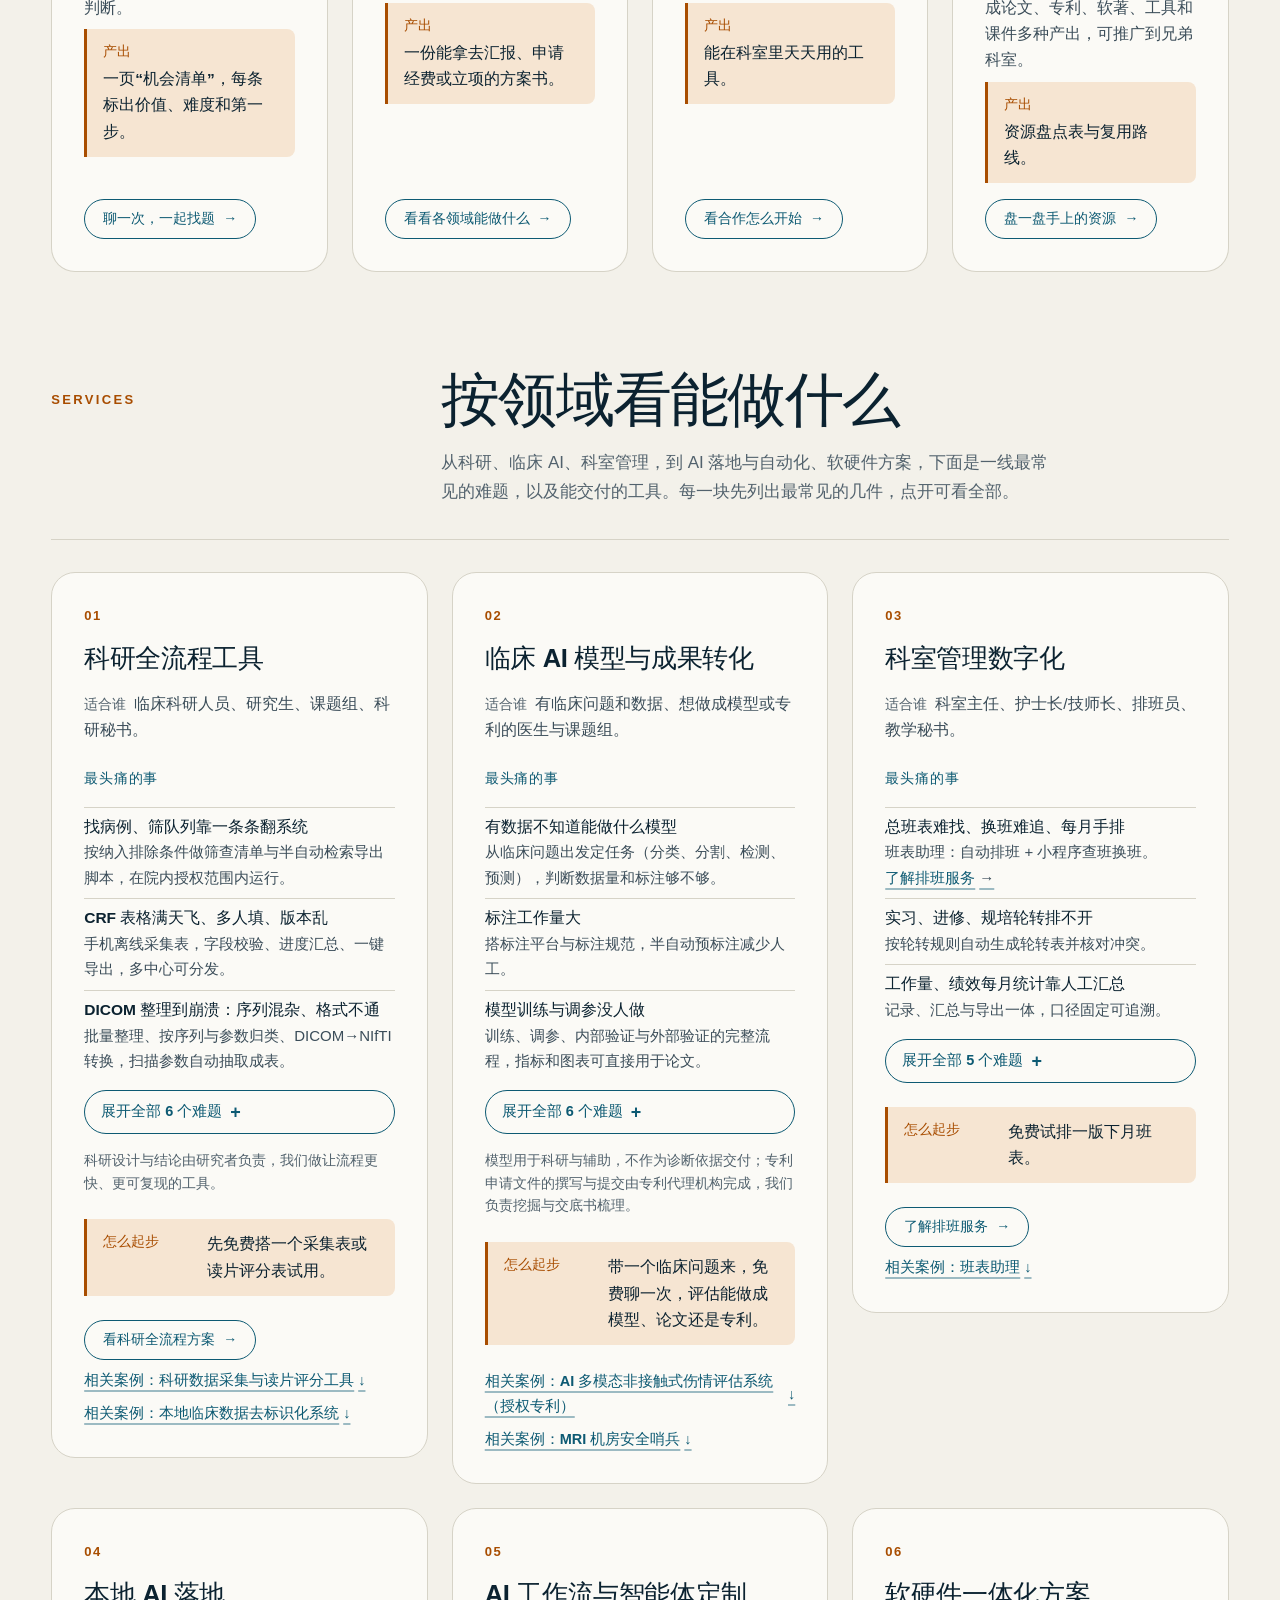
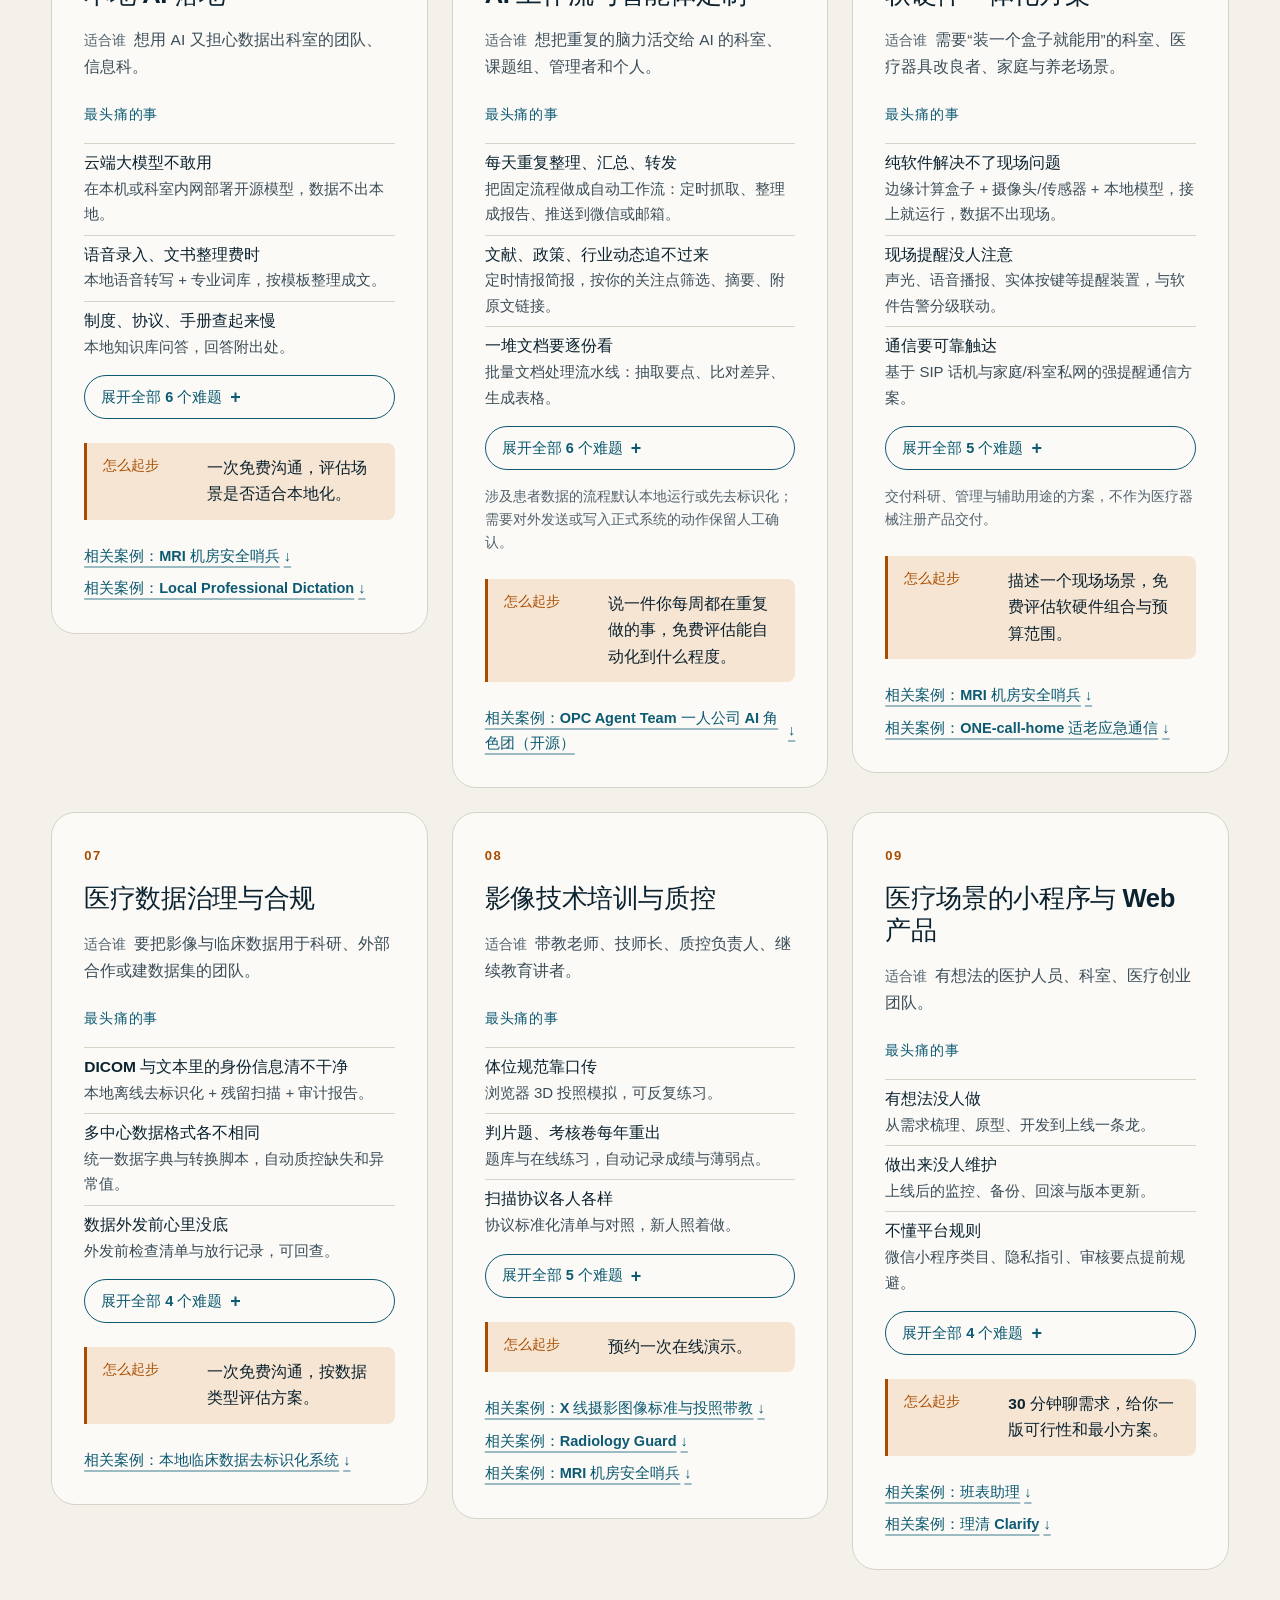
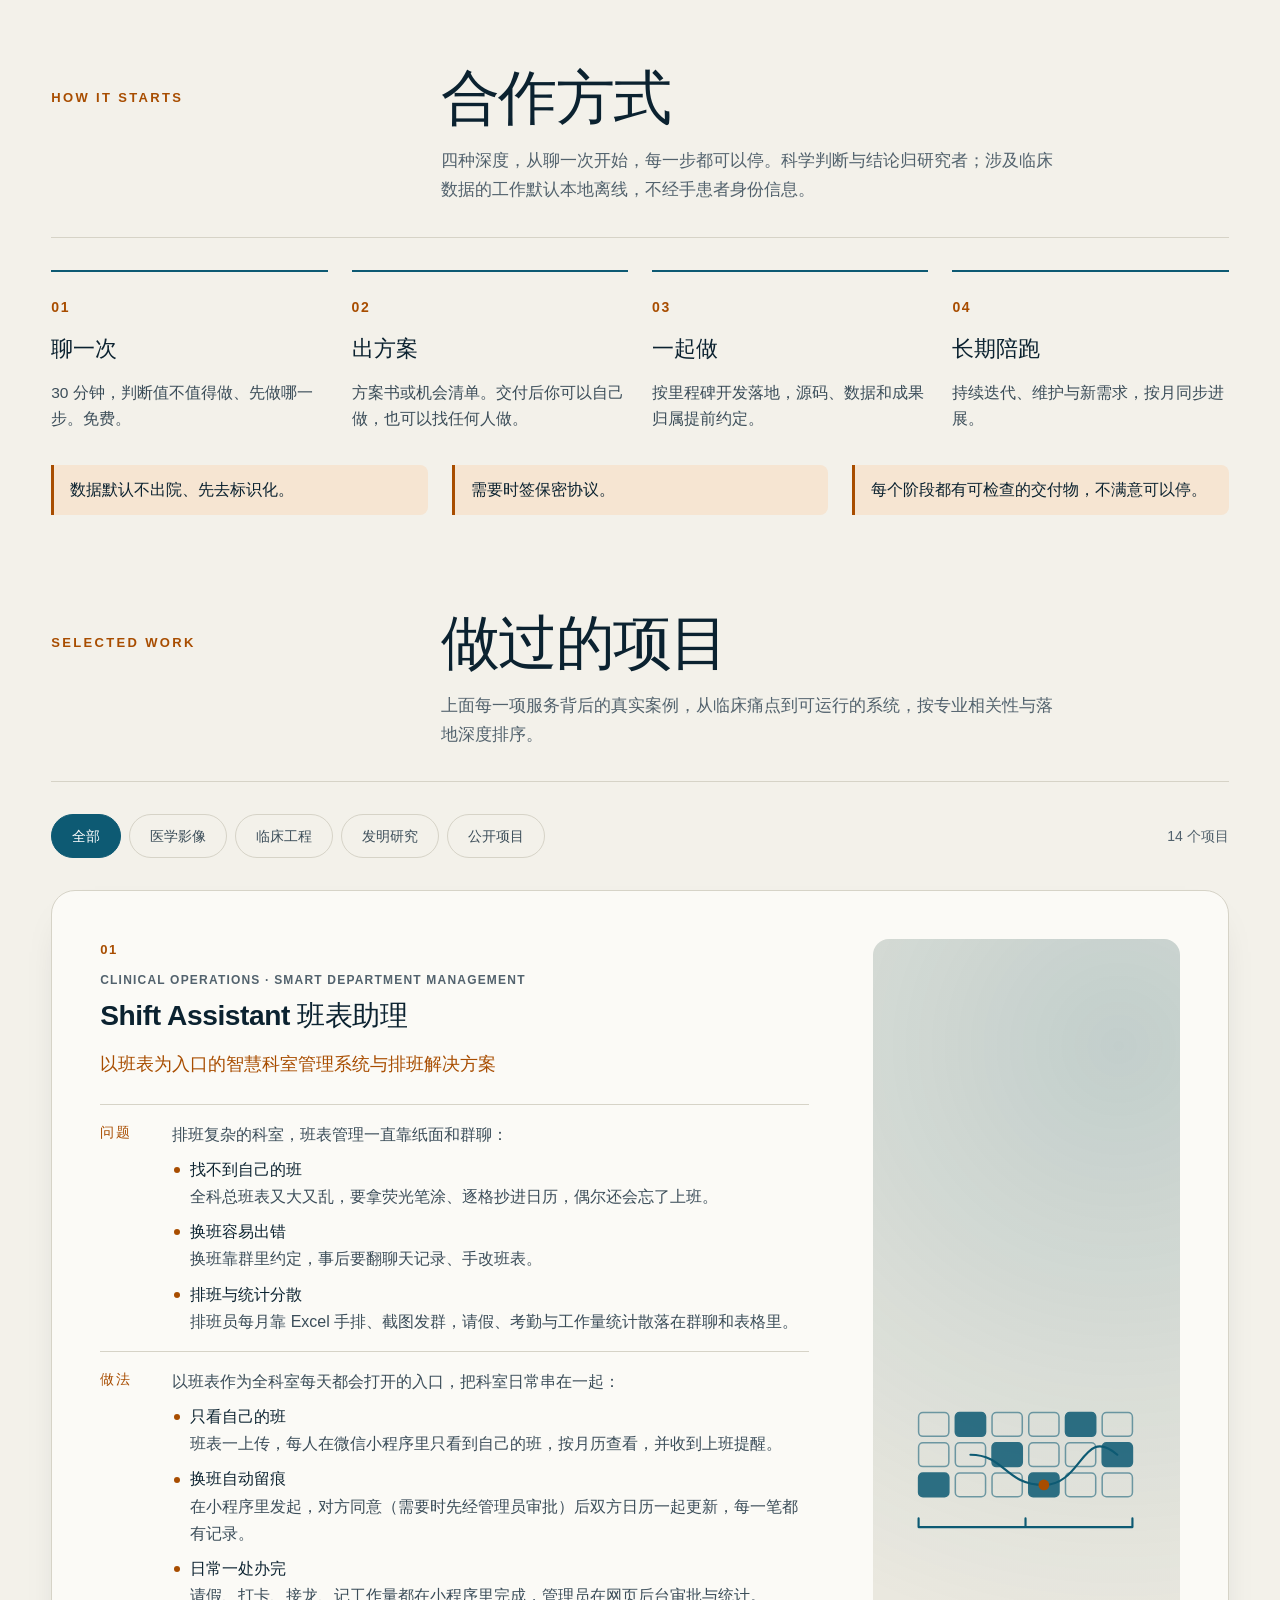
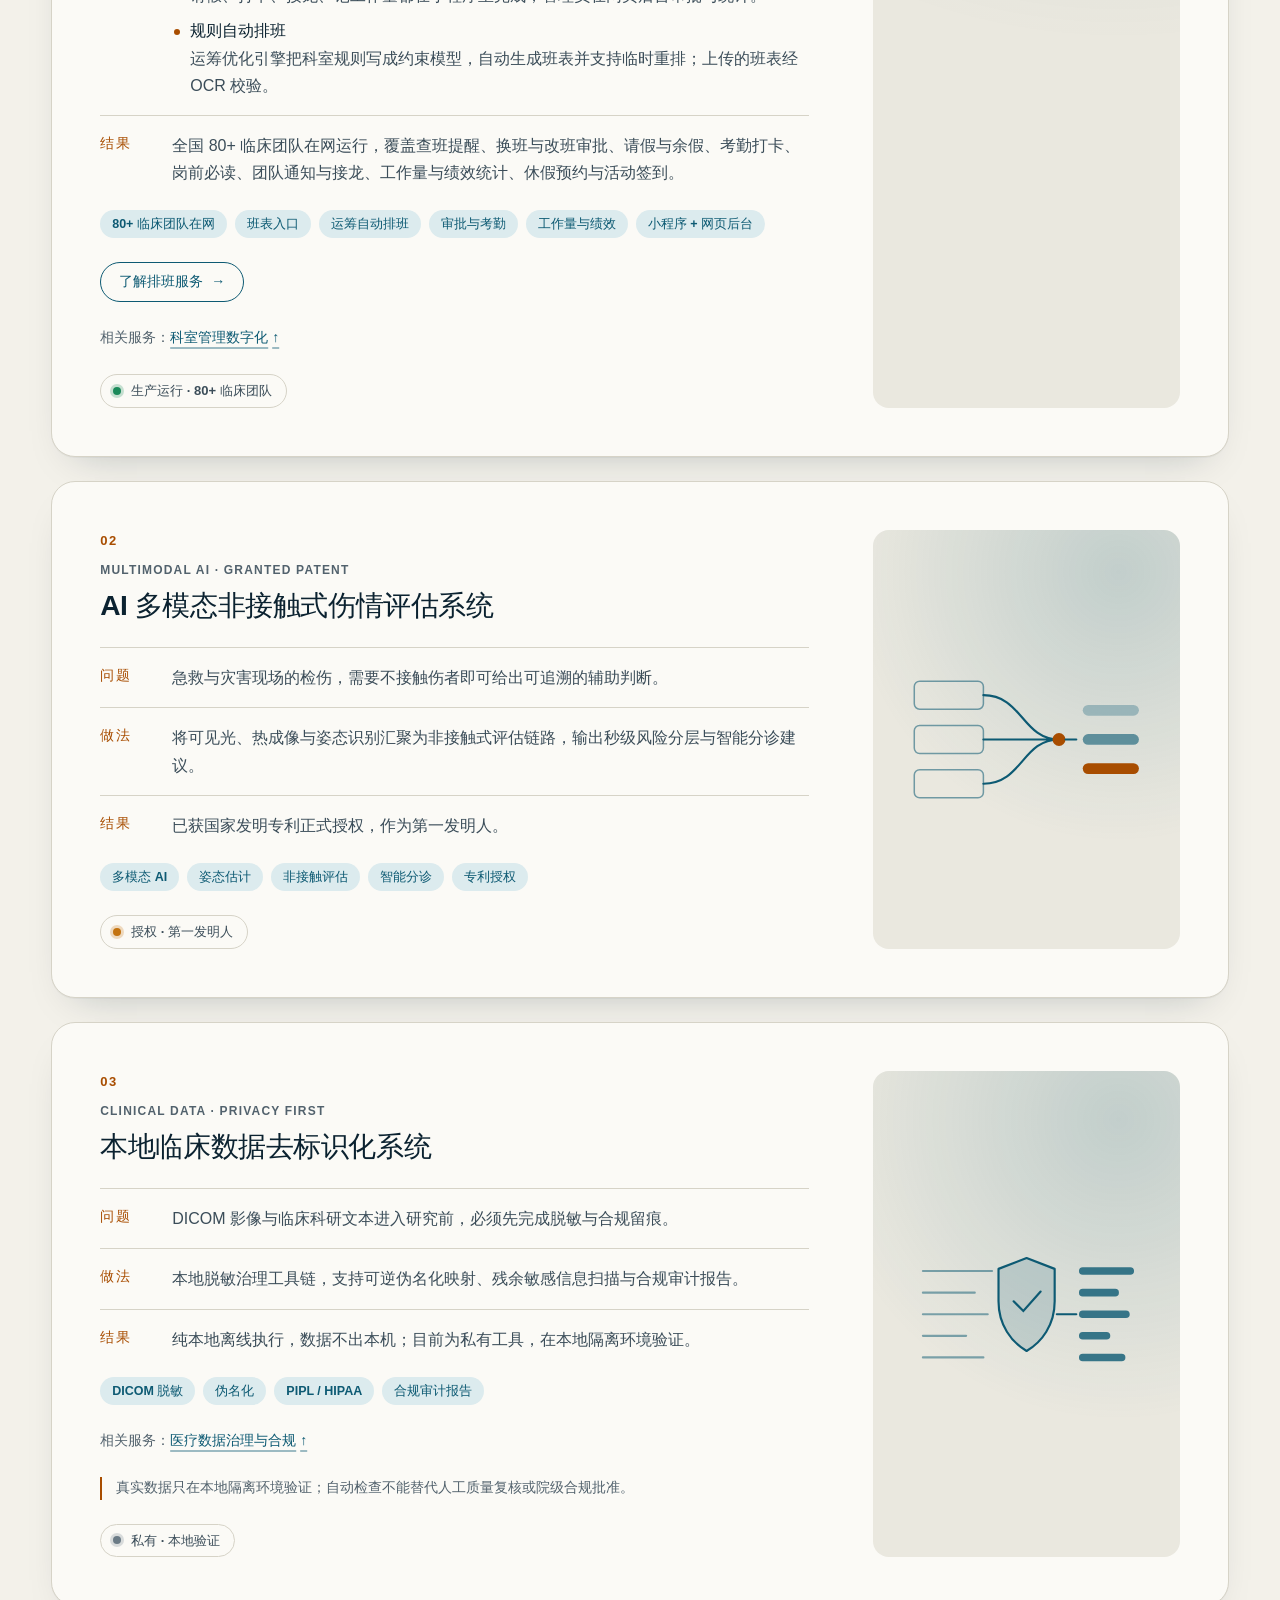
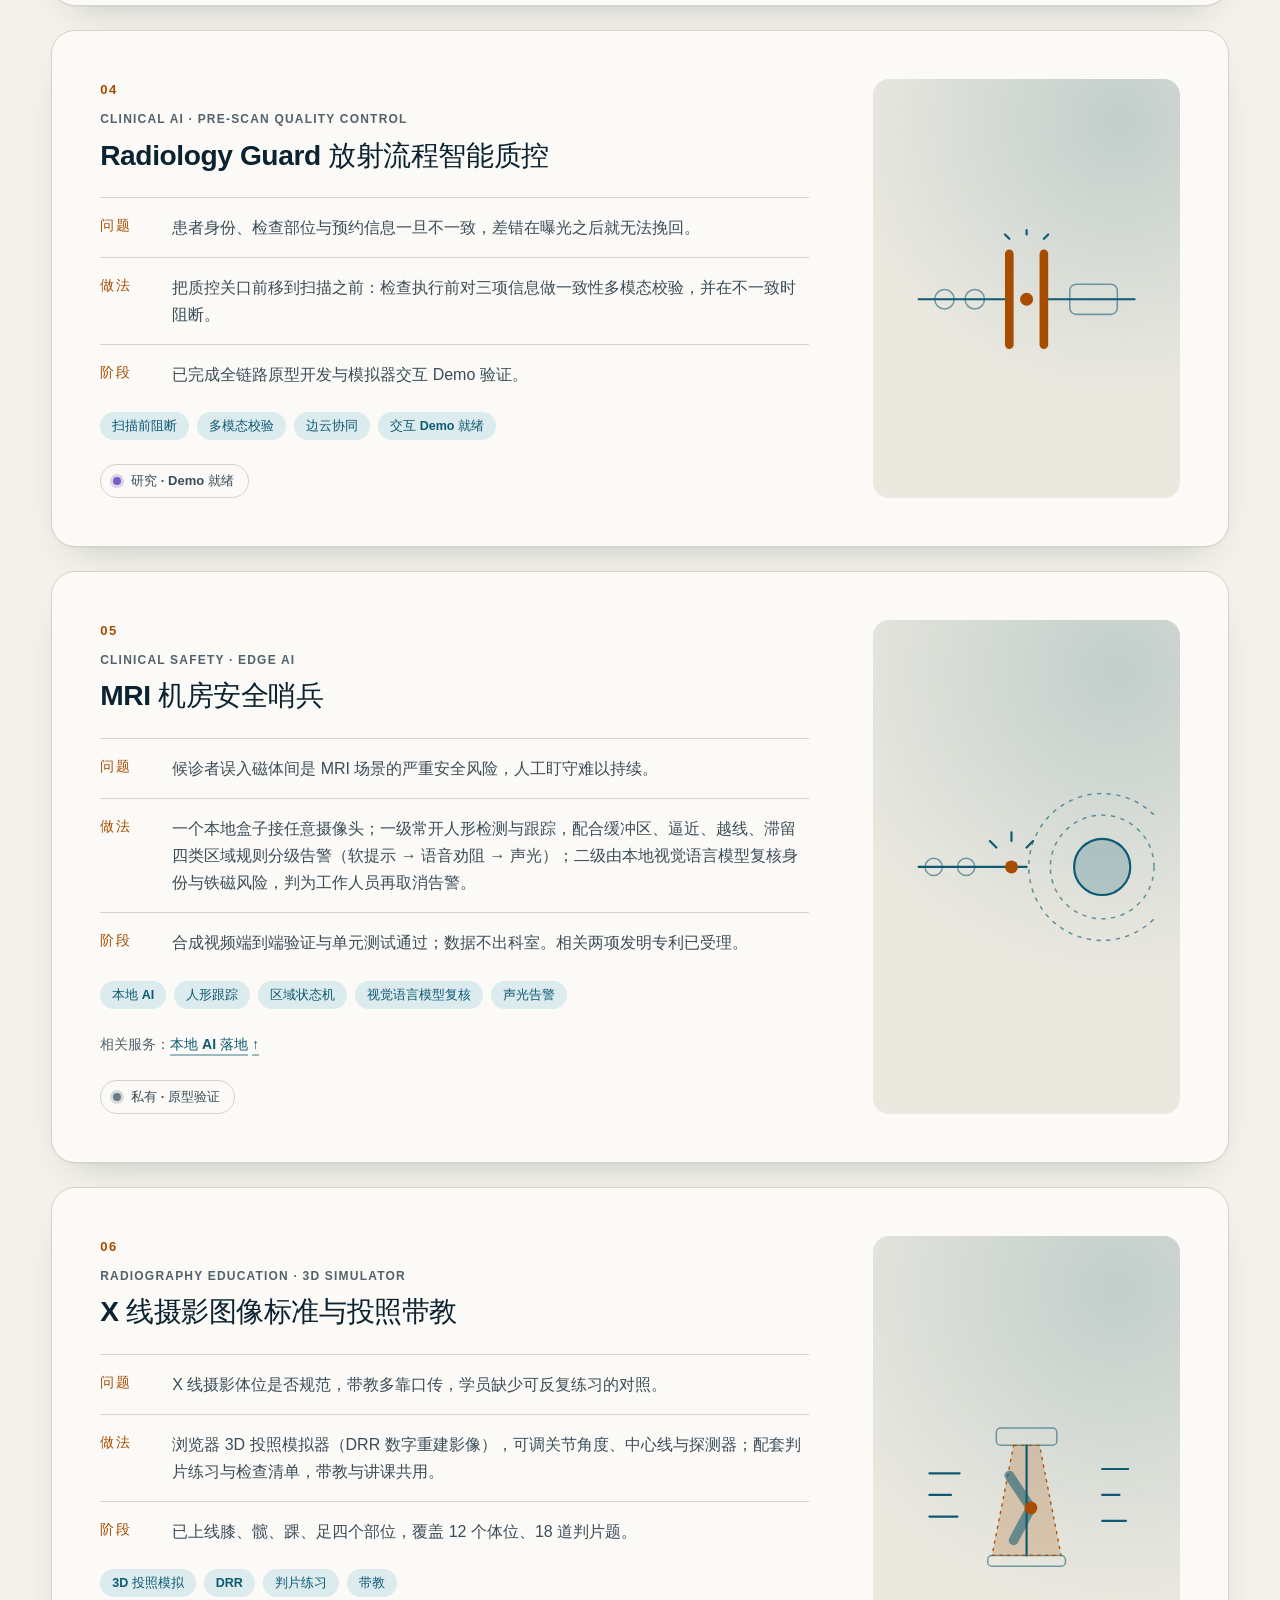
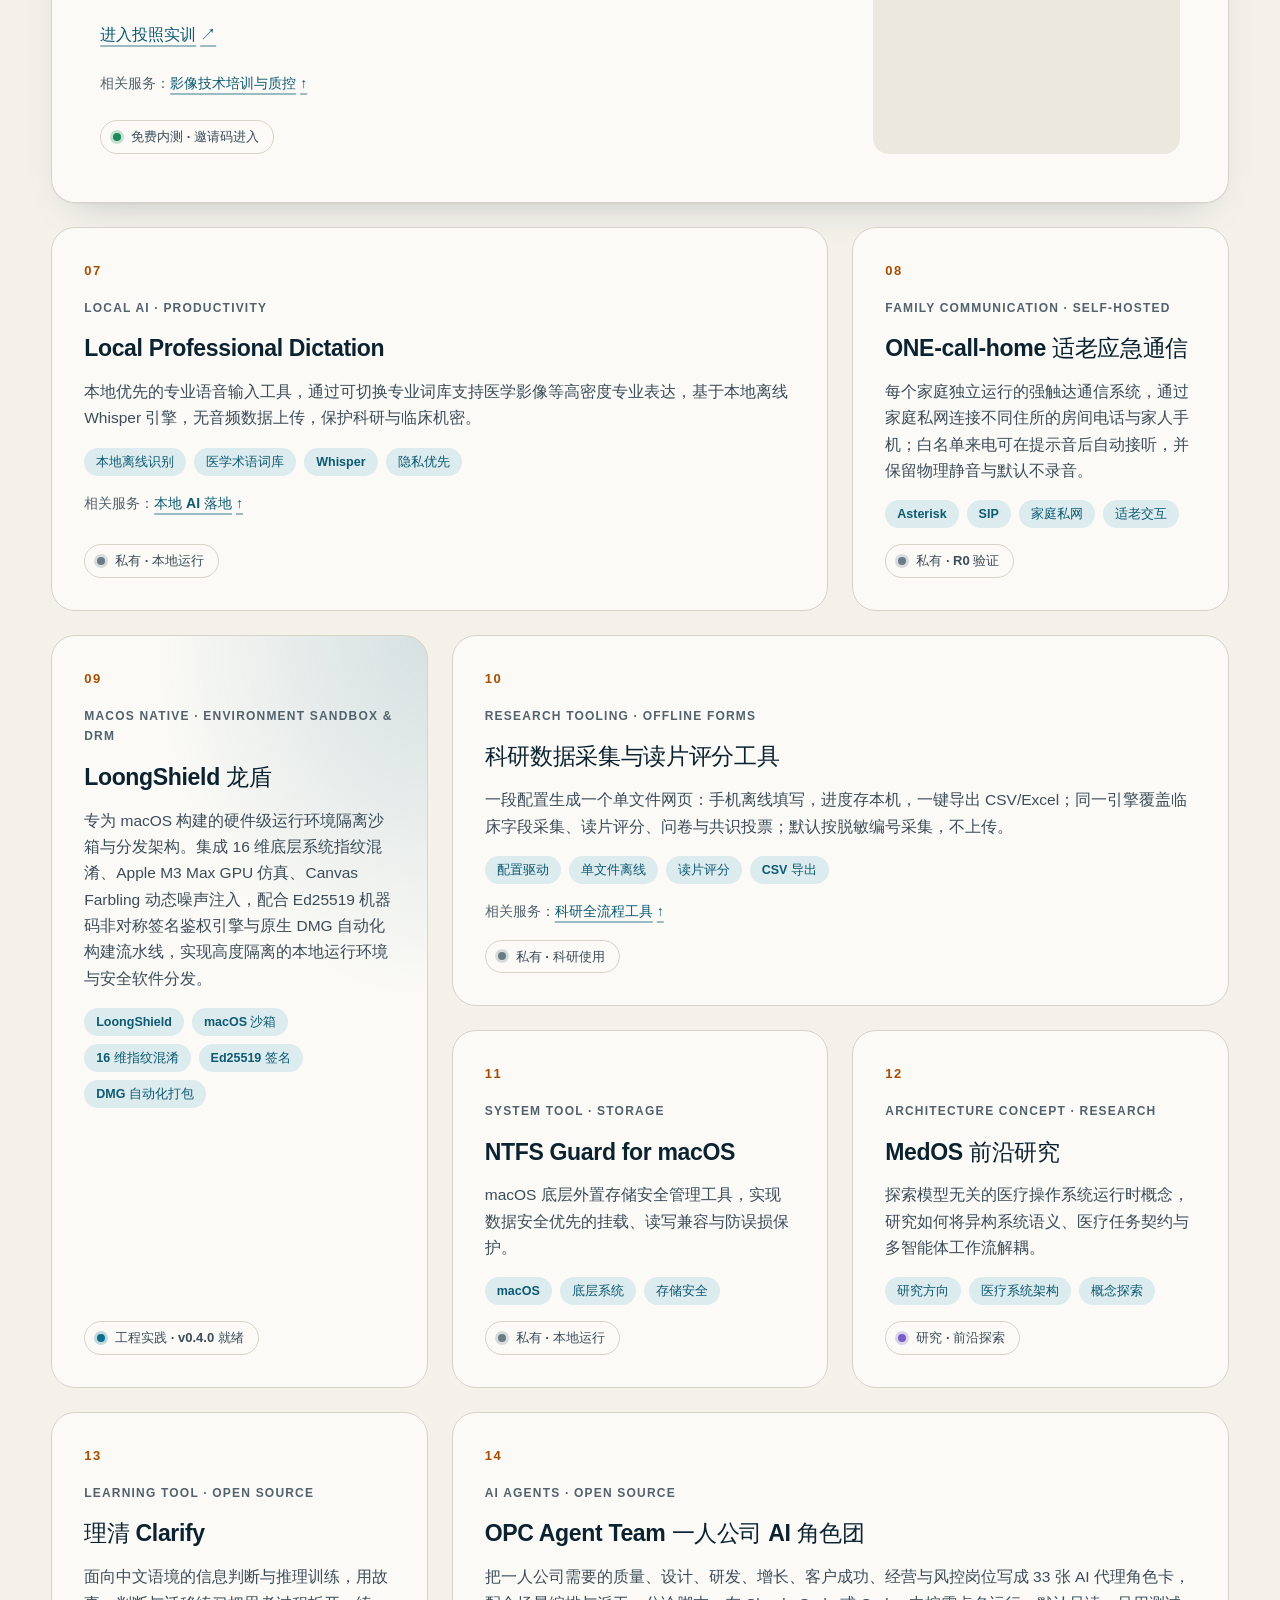
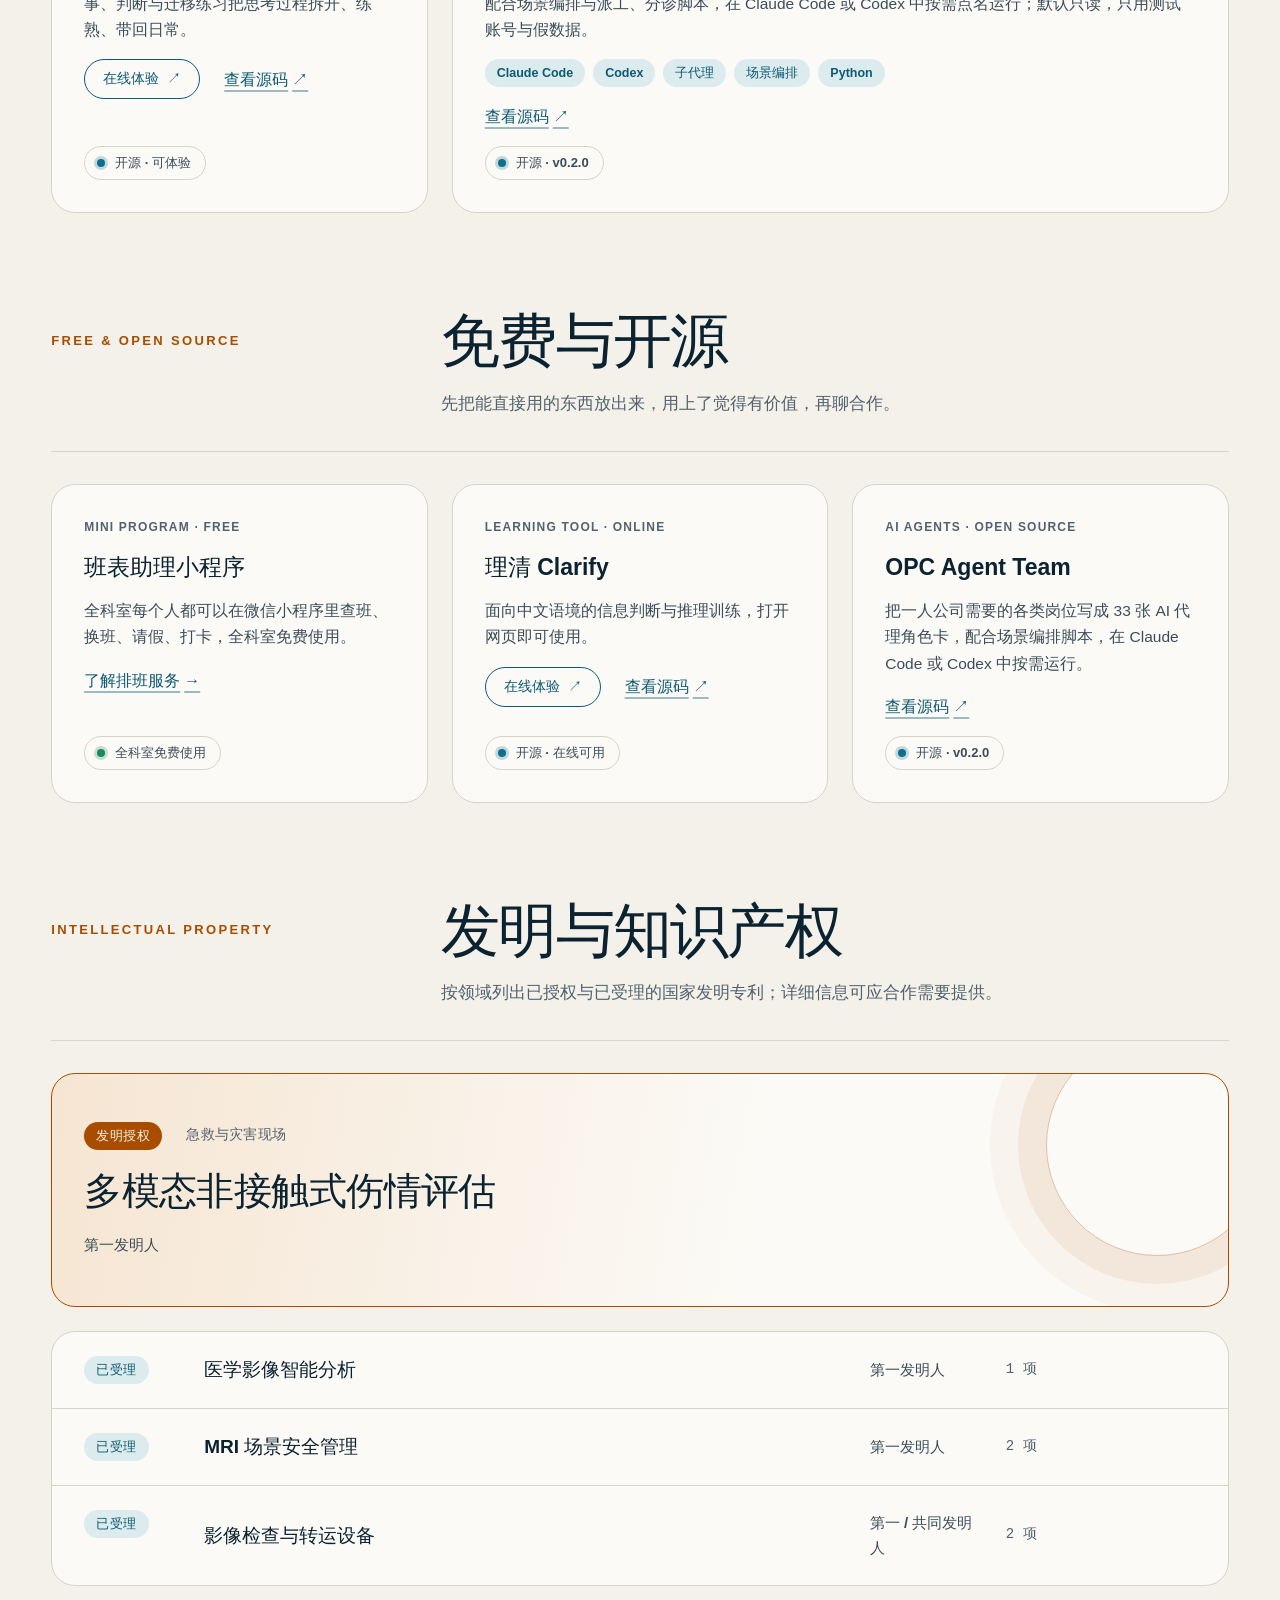
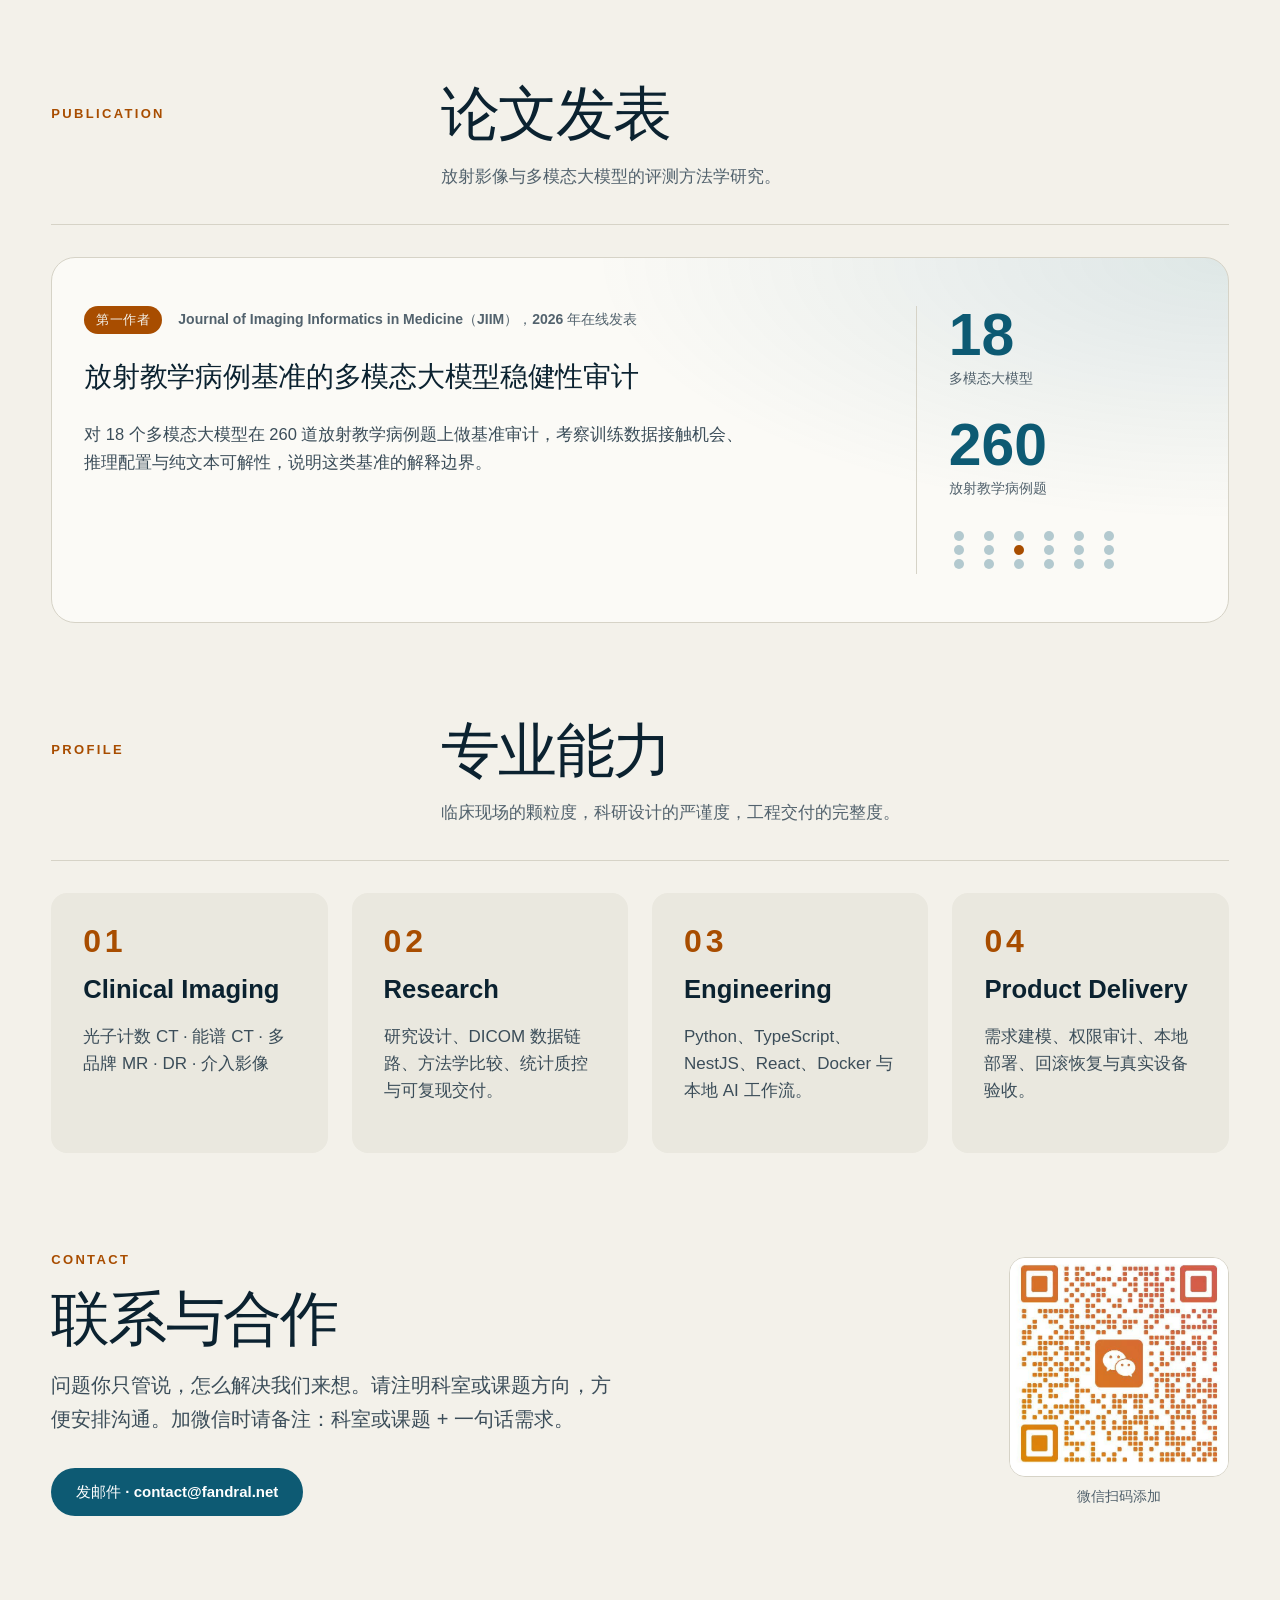
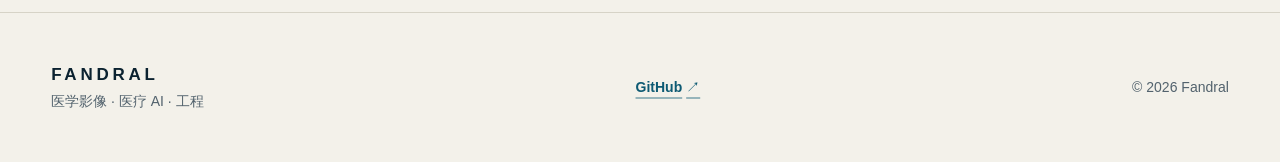
==== commit bb1d1f3f: "Add X-ray training entry to project card" ====
--- a/index.html
+++ b/index.html
@@ -656,11 +656,12 @@
               <dl class="case-steps">
                 <div><dt>问题</dt><dd>X 线摄影体位是否规范，带教多靠口传，学员缺少可反复练习的对照。</dd></div>
                 <div><dt>做法</dt><dd>浏览器 3D 投照模拟器（DRR 数字重建影像），可调关节角度、中心线与探测器；配套判片练习与检查清单，带教与讲课共用。</dd></div>
-                <div><dt>阶段</dt><dd>下肢膝、髋、踝、足模块完成，覆盖 12 个体位、18 道判片题，在实习生带教中使用。</dd></div>
+                <div><dt>阶段</dt><dd>已上线膝、髋、踝、足四个部位，覆盖 12 个体位、18 道判片题。</dd></div>
               </dl>
               <ul class="project-tags" aria-label="技术标签">
                 <li>3D 投照模拟</li><li>DRR</li><li>判片练习</li><li>带教</li>
               </ul>
+              <div class="project-actions"><a class="text-link" href="https://xray.fandral.net" target="_blank" rel="noopener noreferrer">进入投照实训 <span aria-hidden="true">↗</span></a></div>
               <p class="related">相关服务：<a class="text-link" href="#svc-teaching">影像技术培训与质控 <span aria-hidden="true">↑</span></a></p>
             </div>
             <svg class="case-art" viewBox="0 0 240 160" aria-hidden="true" focusable="false">
@@ -672,7 +673,7 @@
               <path class="art-line" d="M30 60h28M30 80h20M30 100h26"/>
               <path class="art-line" d="M190 56h24M190 80h16M190 104h22"/>
             </svg>
-            <p class="project-status status-private">私有 · 带教使用</p>
+            <p class="project-status status-live">免费内测 · 邀请码进入</p>
           </article>
         </div>
 
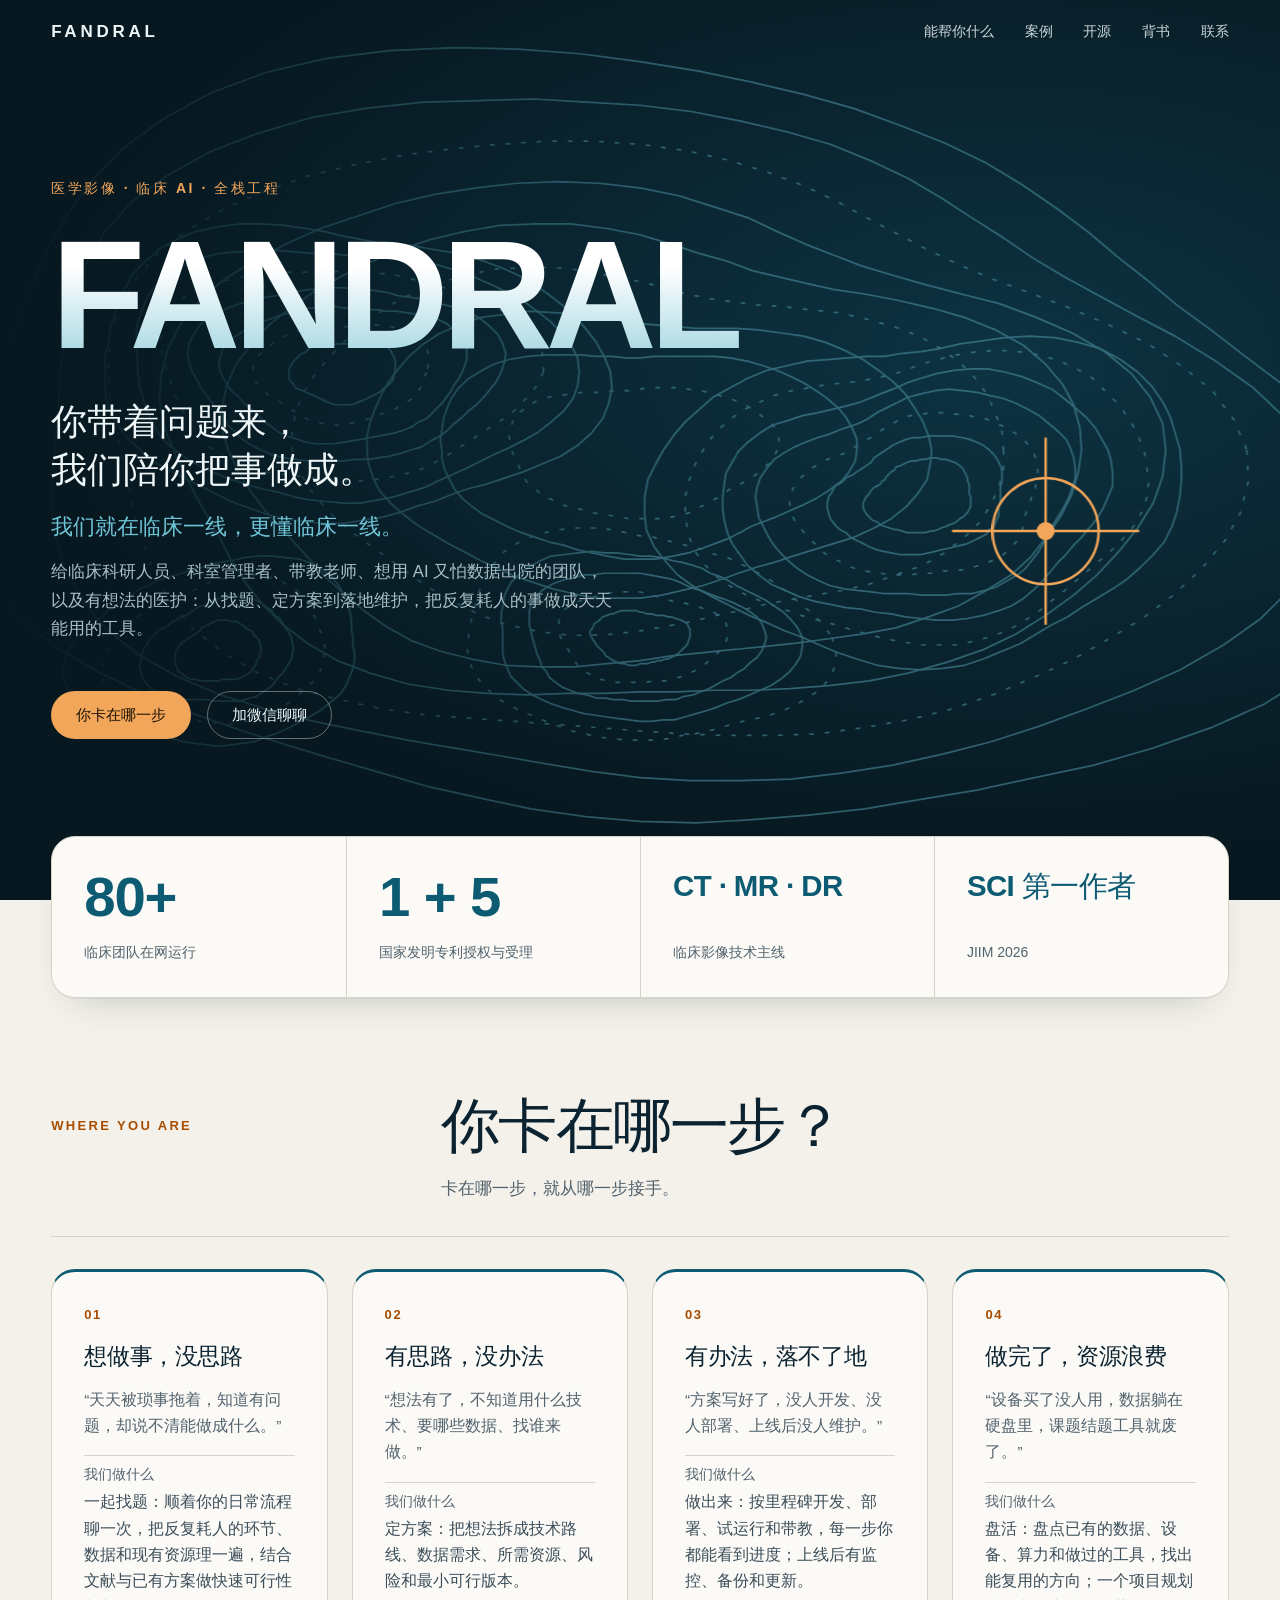
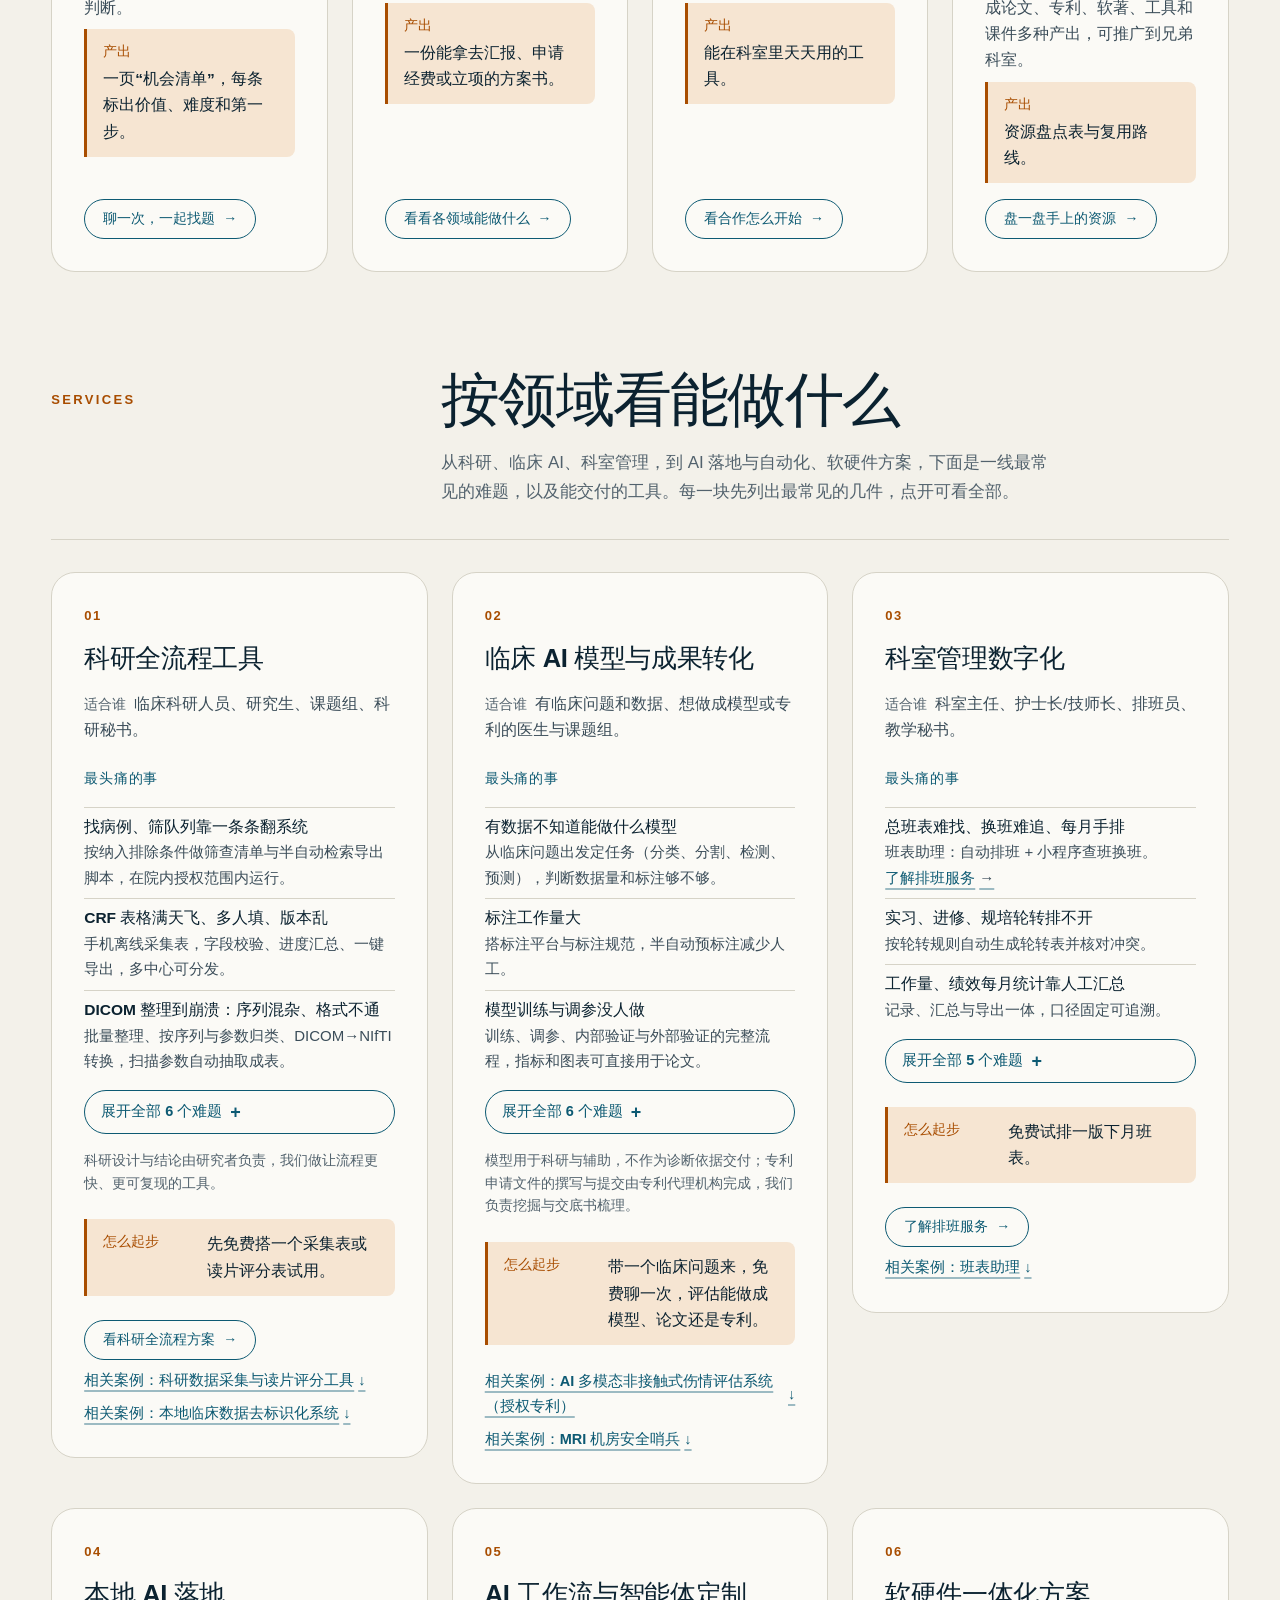
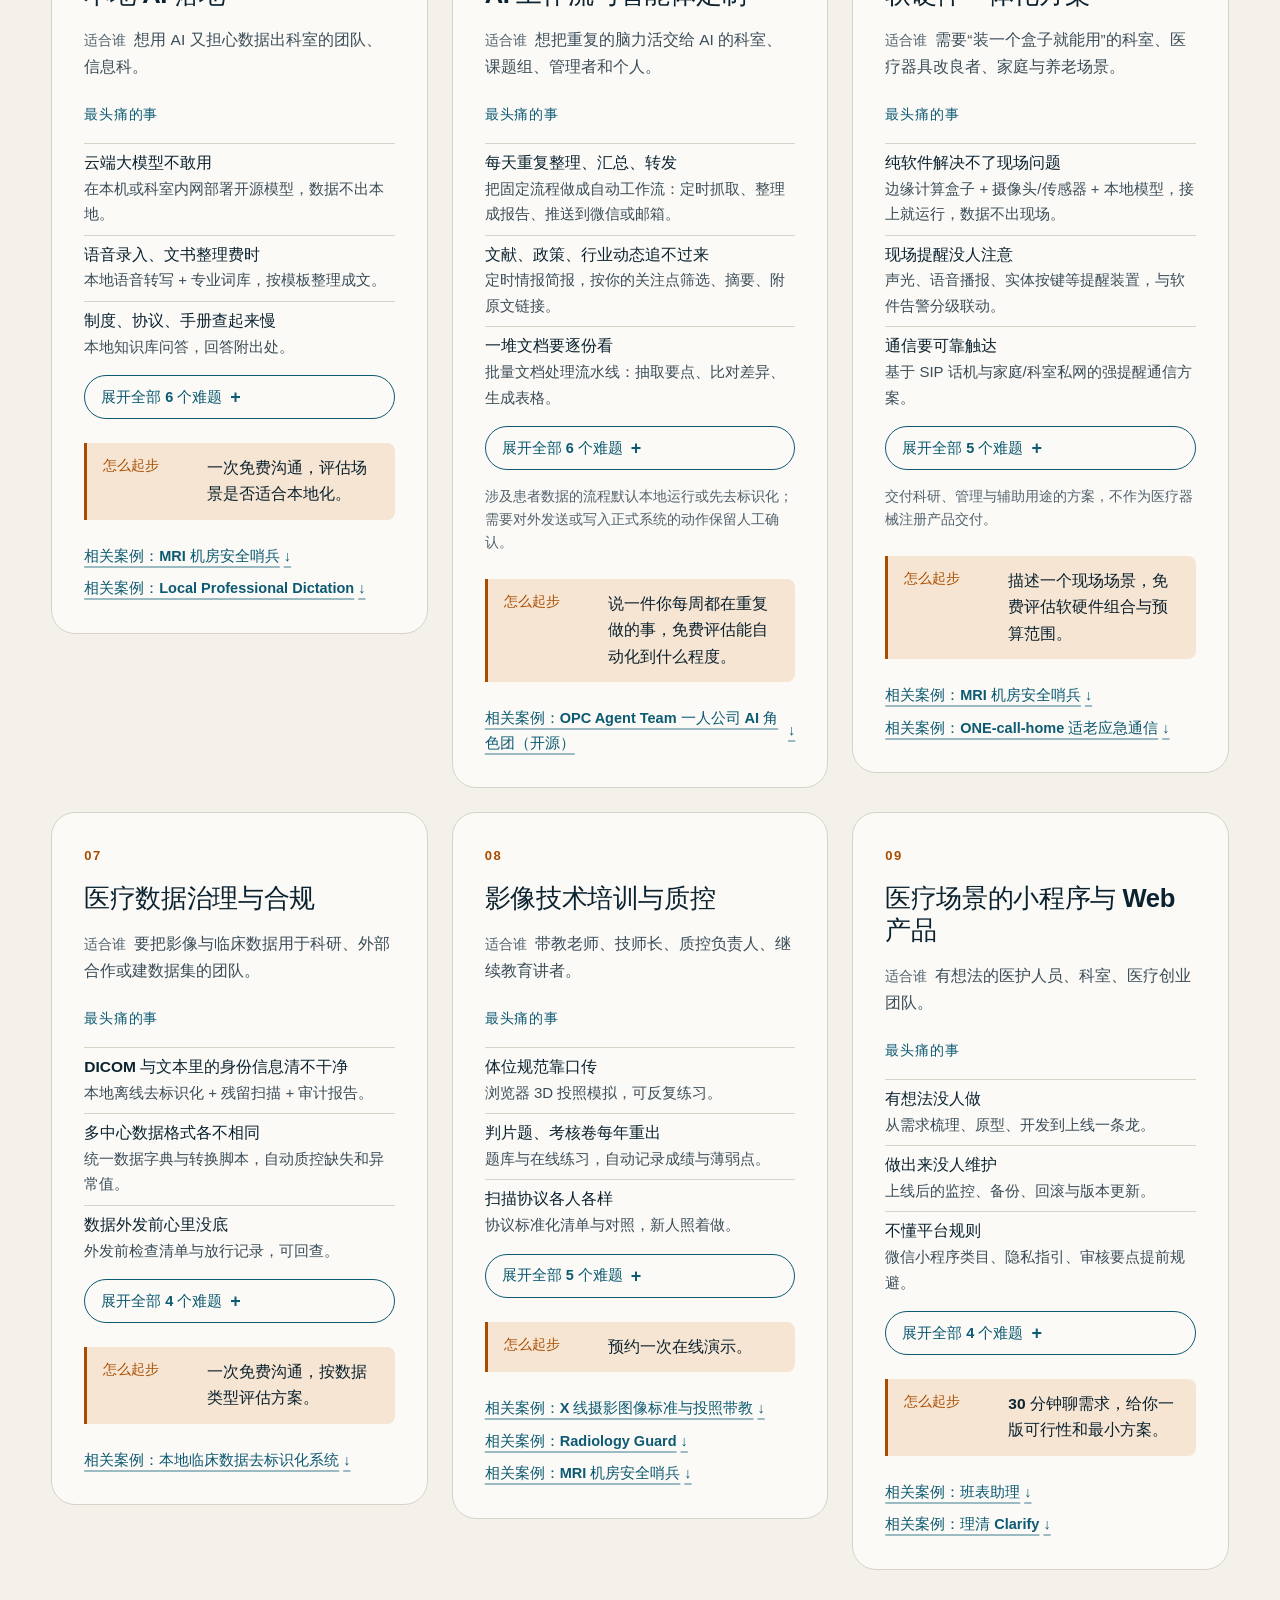
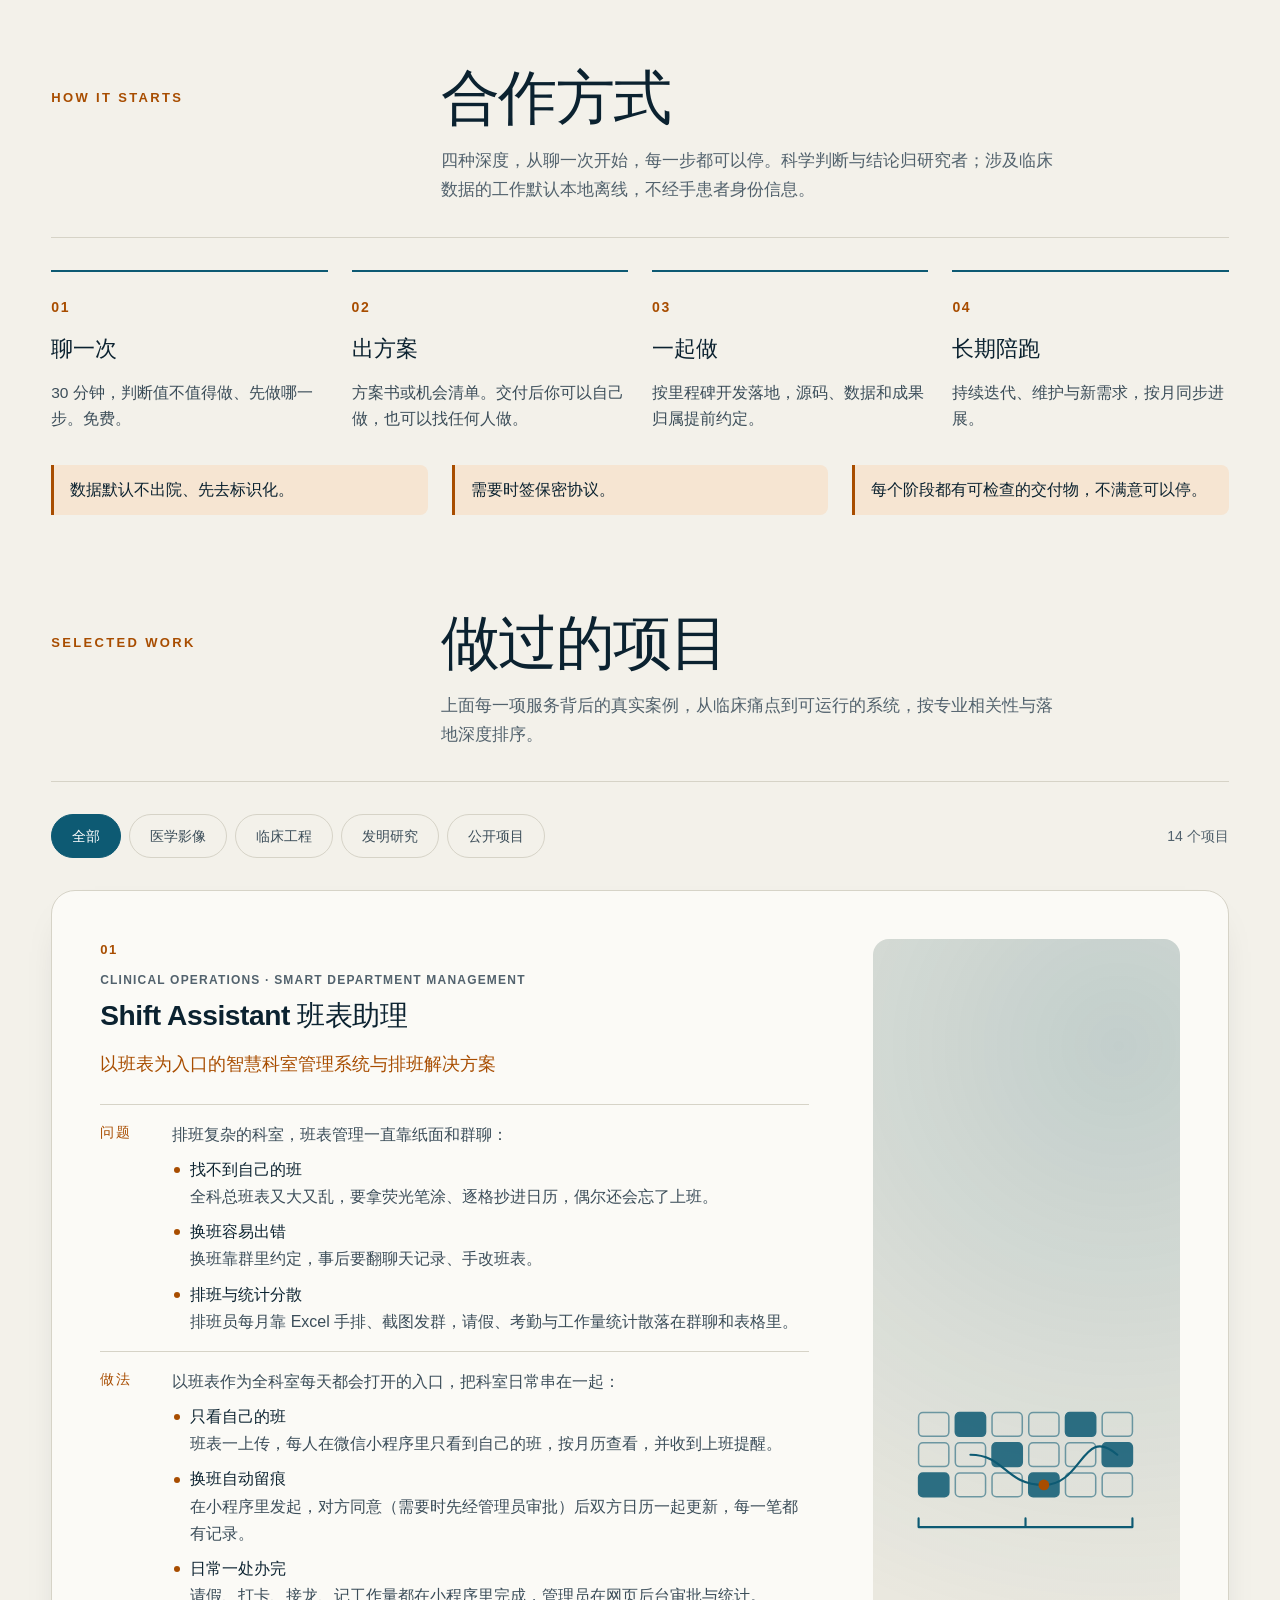
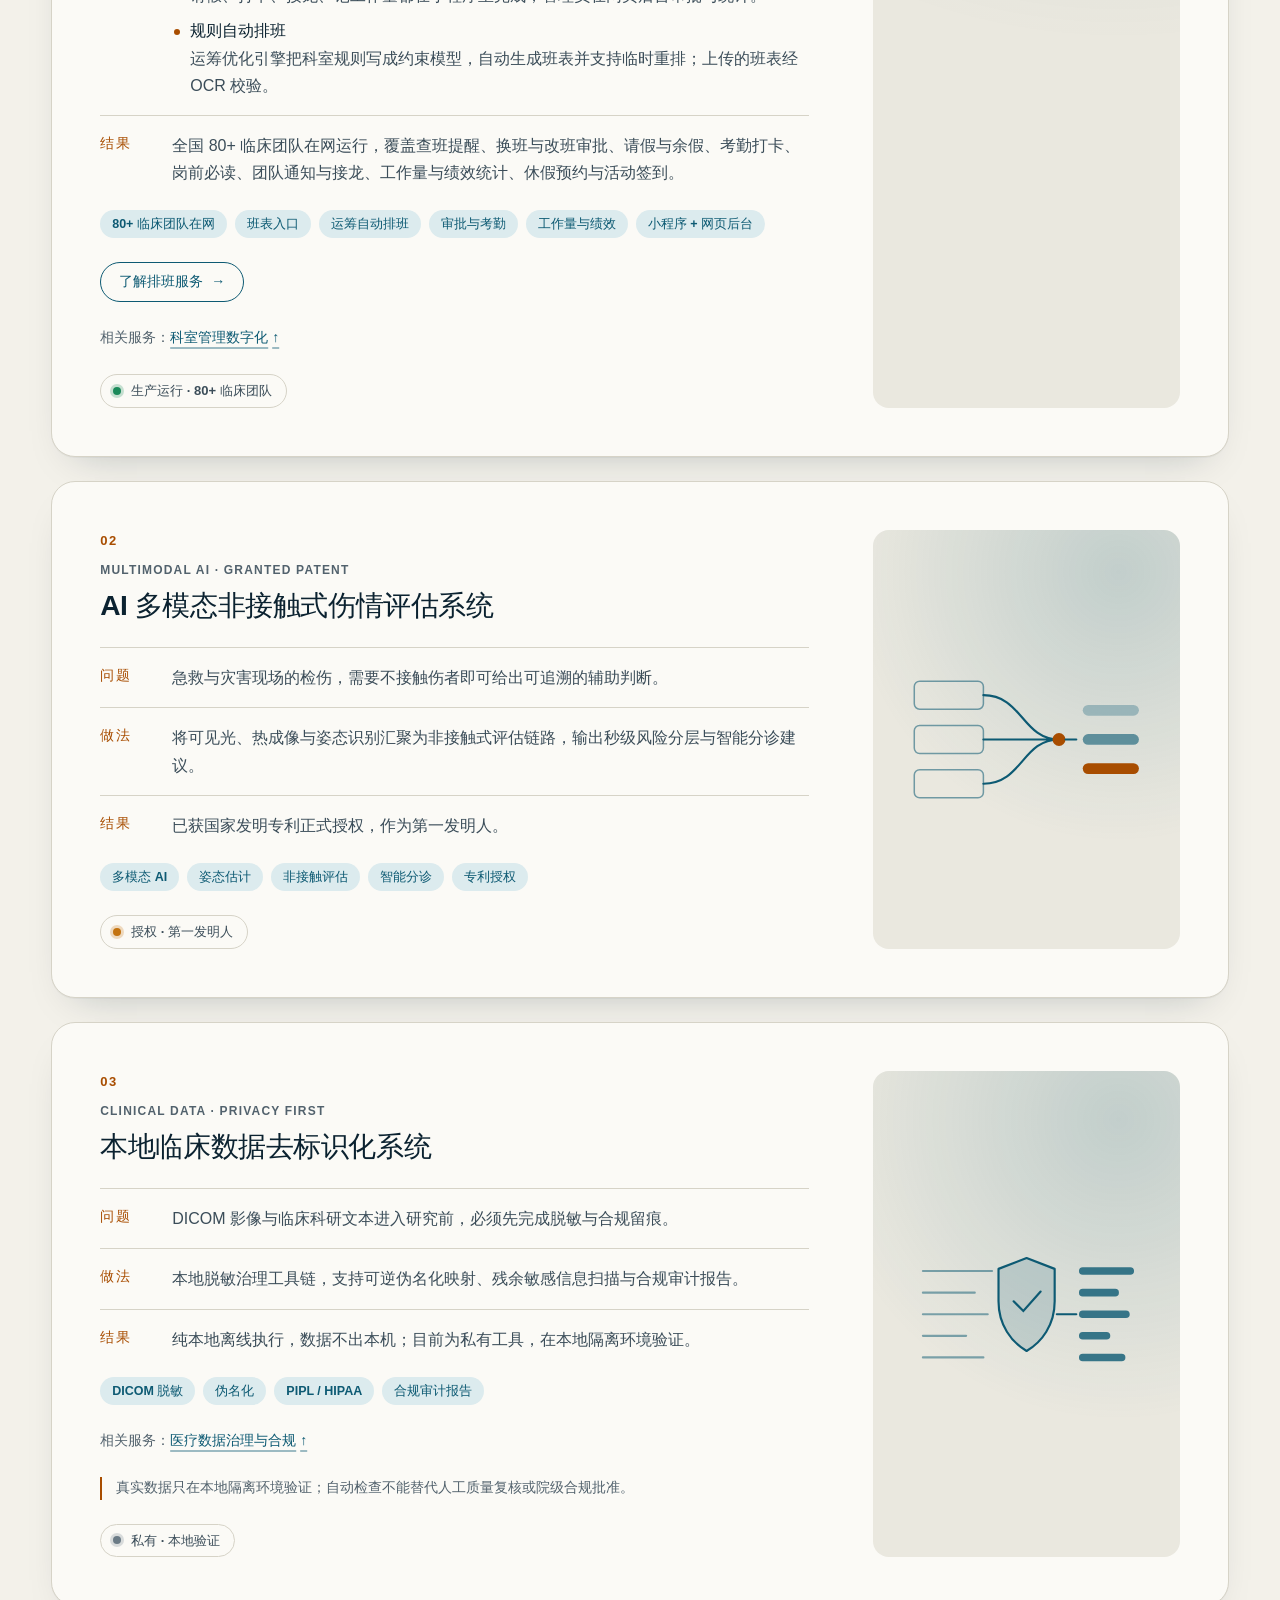
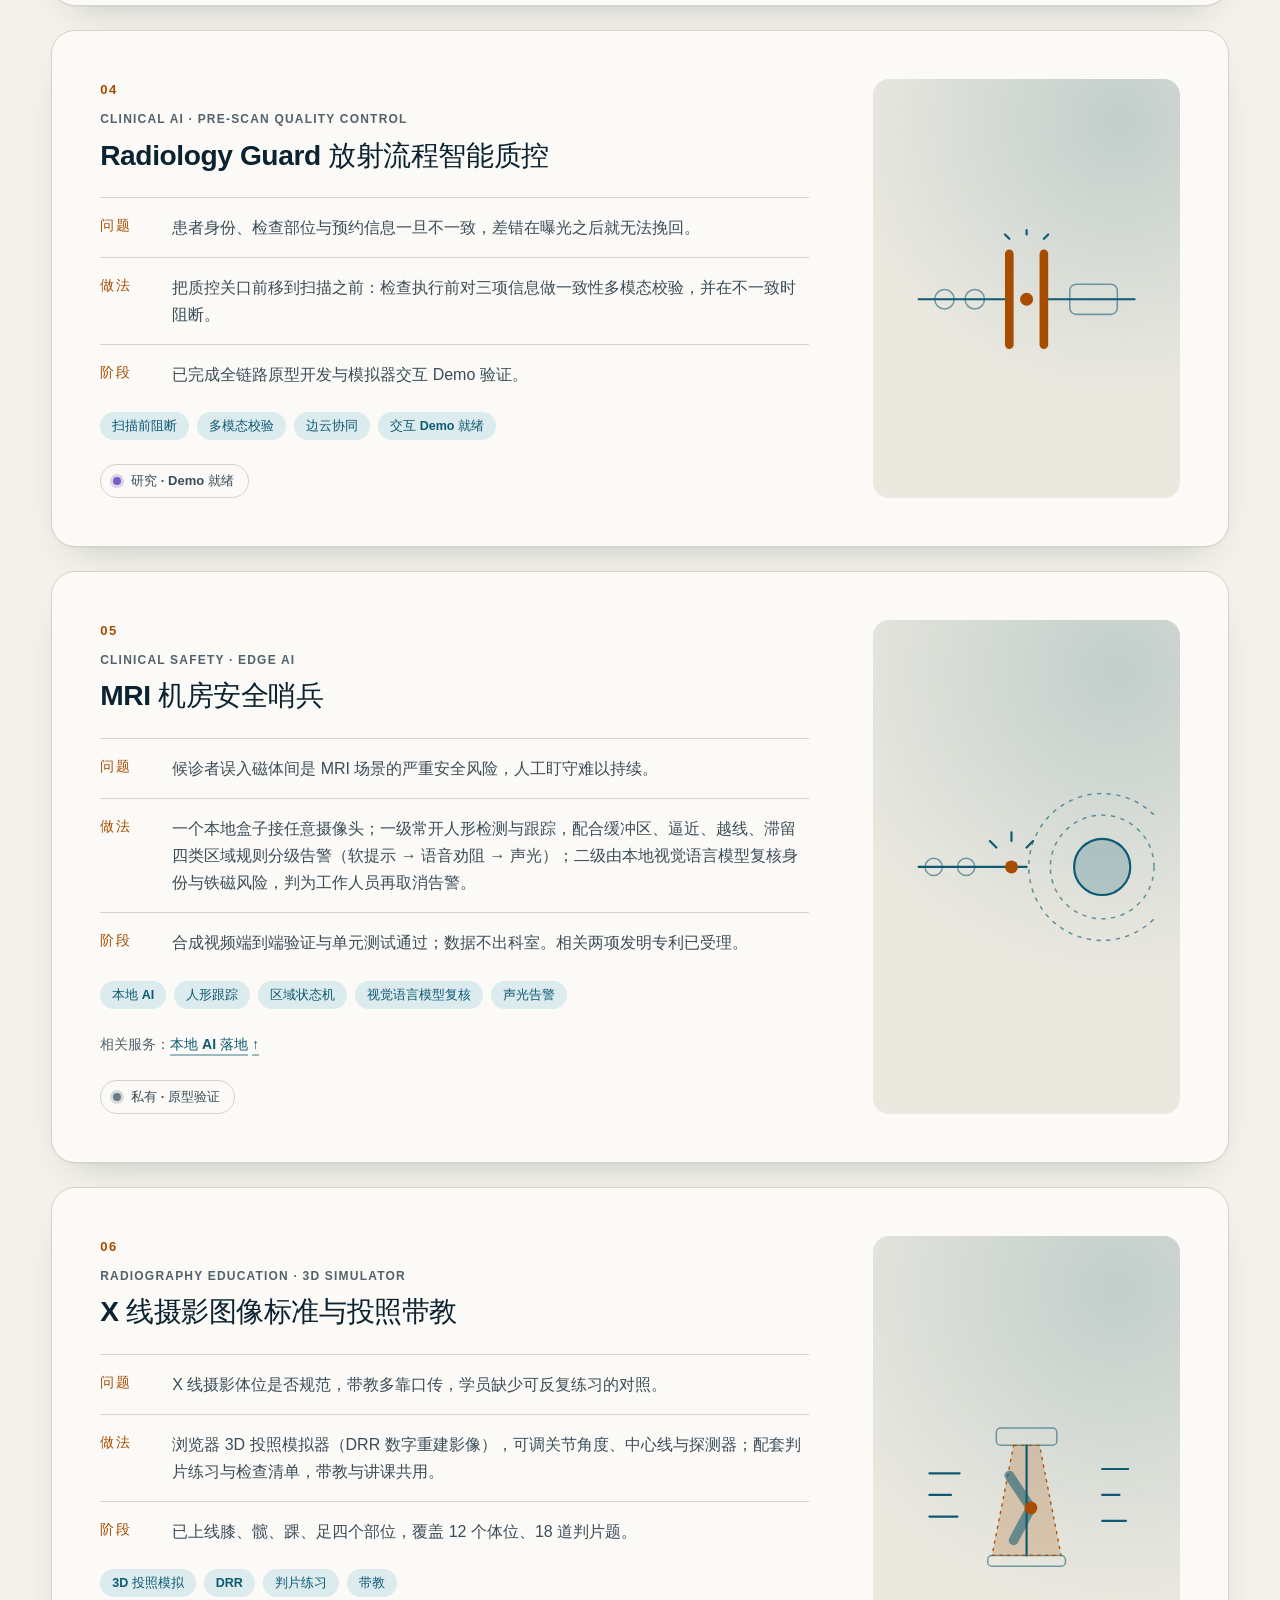
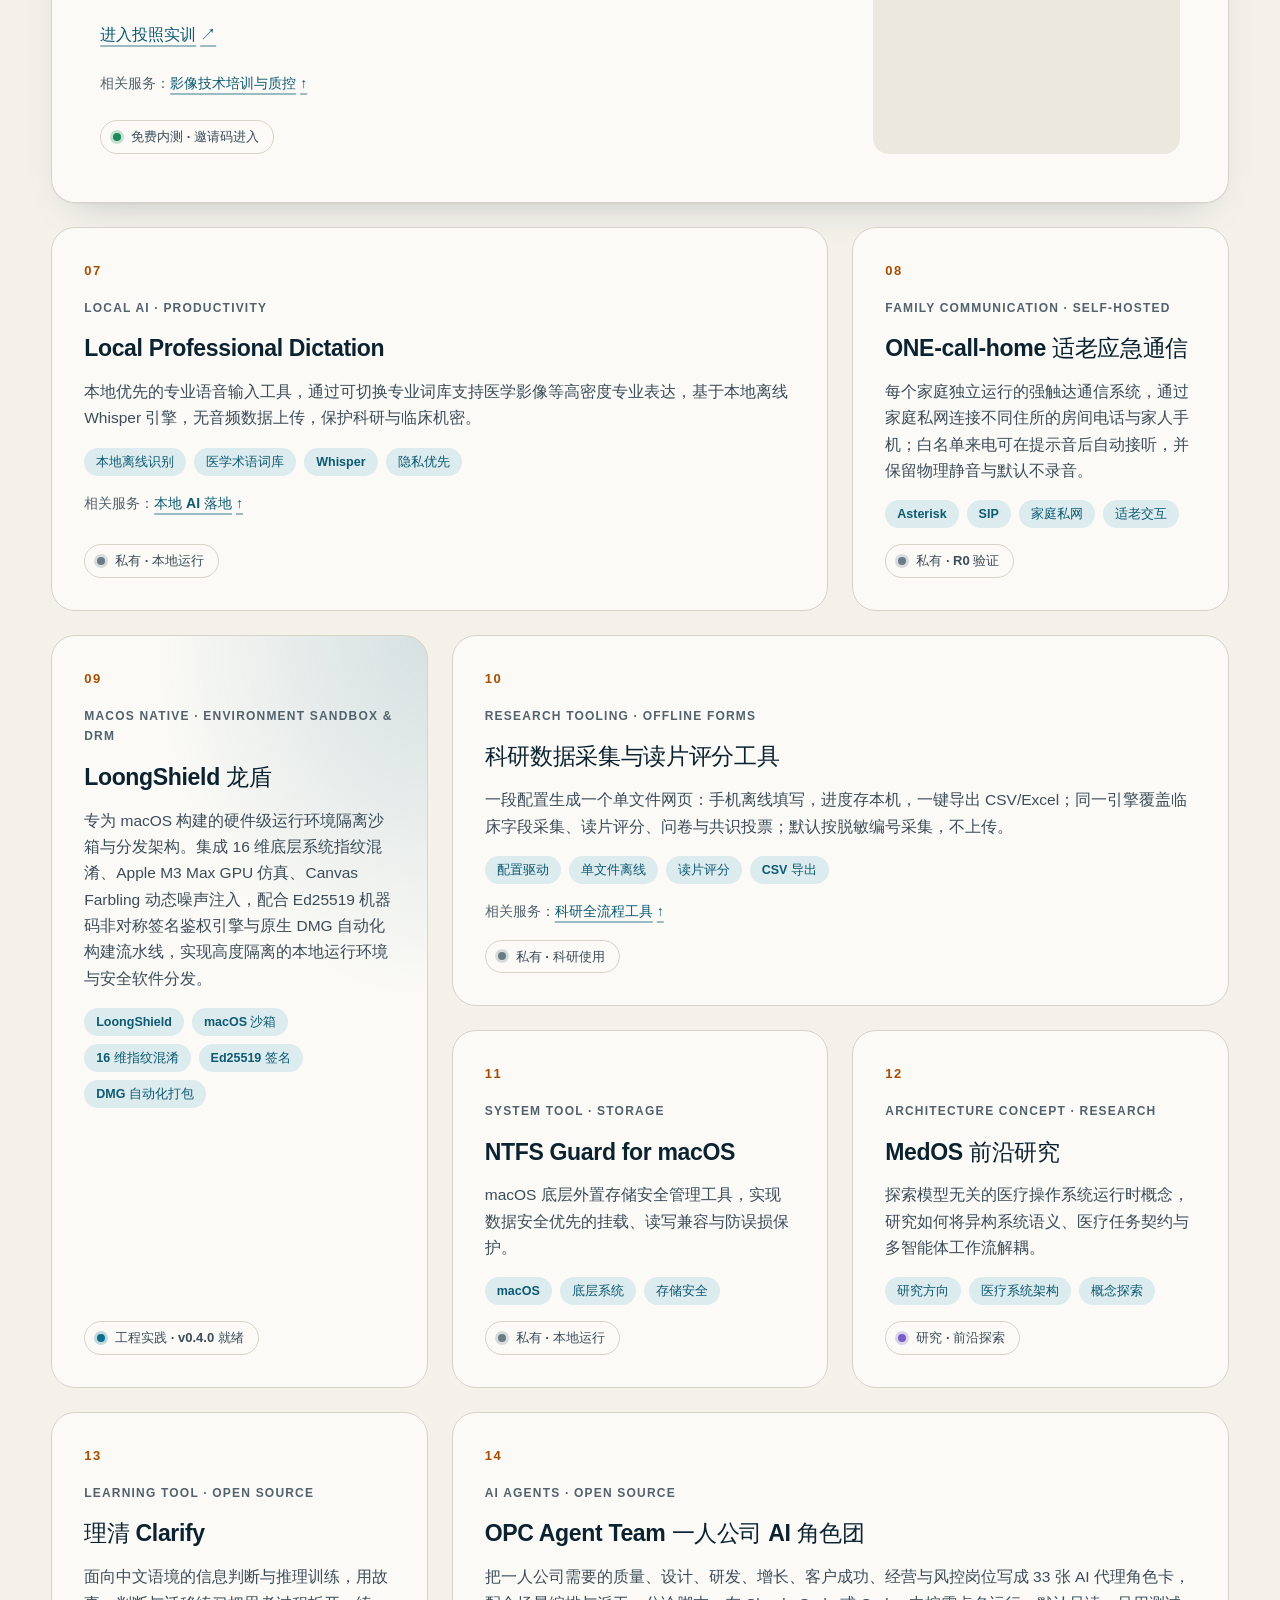
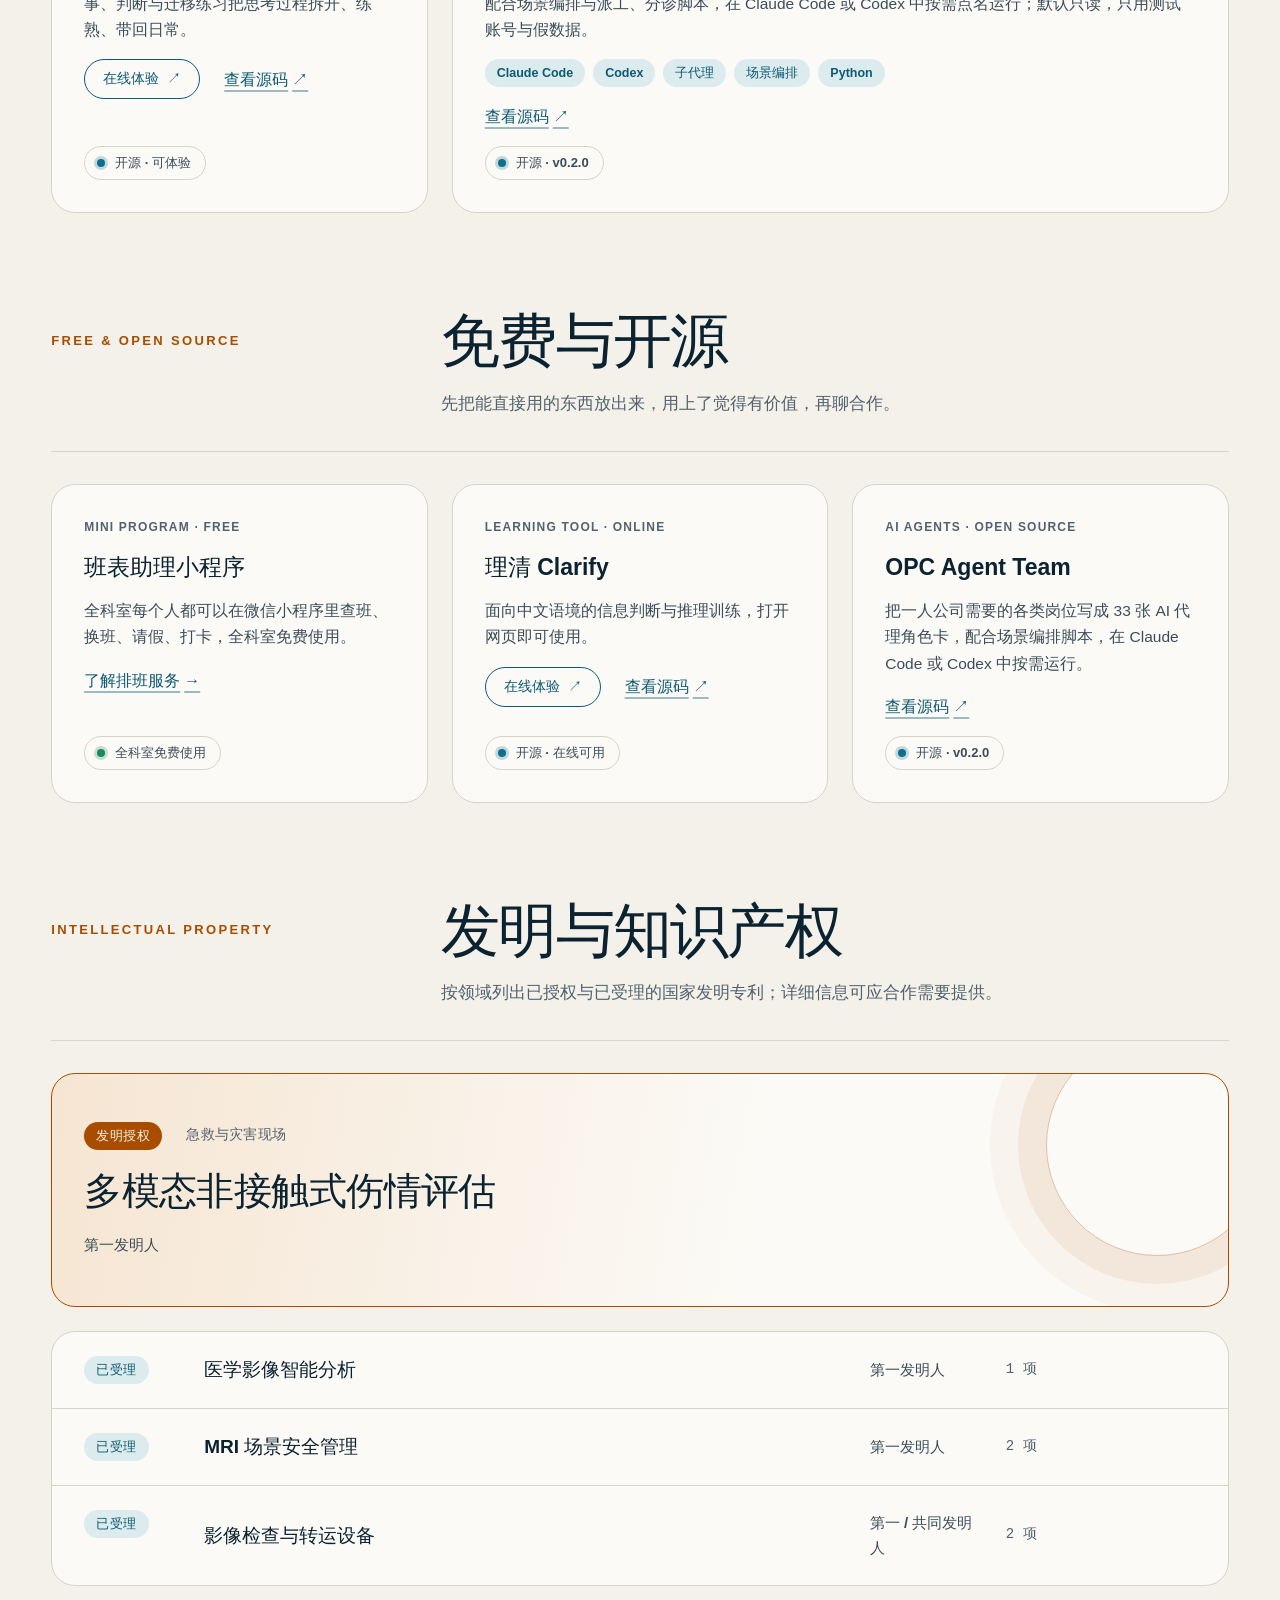
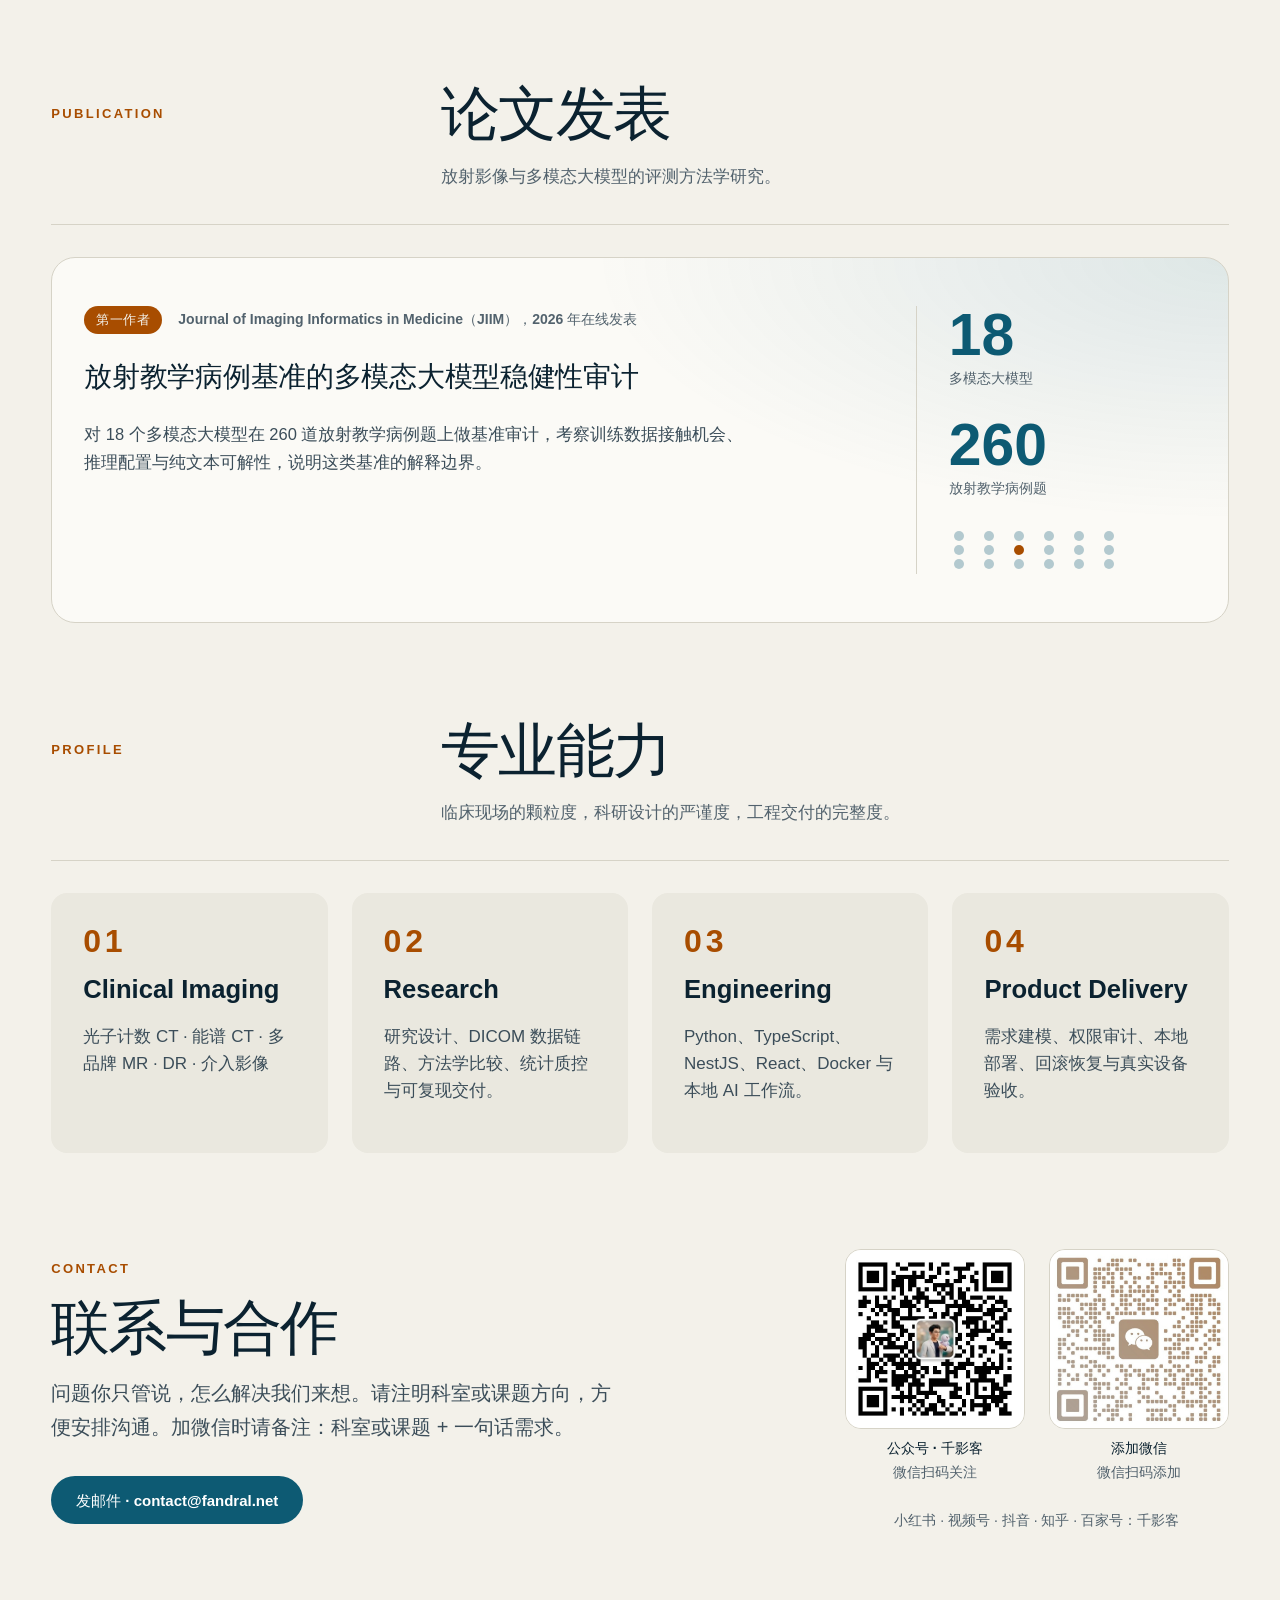
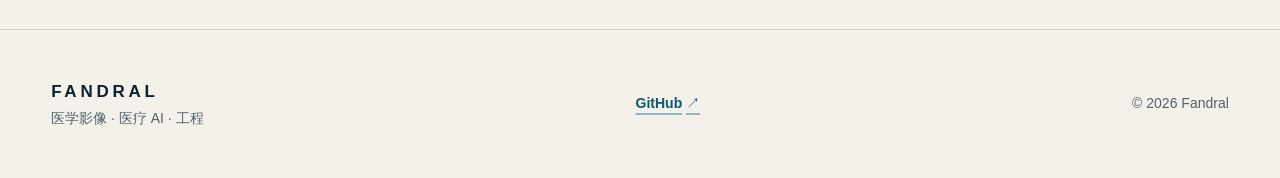
==== commit d5c72552: "联系区加公众号千影客关注码，作者微信码换为千影客" ====
--- a/index.html
+++ b/index.html
@@ -915,10 +915,17 @@
           <p>问题你只管说，怎么解决我们来想。请注明科室或课题方向，方便安排沟通。加微信时请备注：科室或课题 + 一句话需求。</p>
           <a class="button button-primary" href="mailto:contact@fandral.net">发邮件 · contact@fandral.net</a>
         </div>
-        <figure class="contact-qr">
-          <div class="qr-frame"><img src="assets/wechat-qr.jpg" alt="微信二维码" width="820" height="1229" loading="lazy" /></div>
-          <figcaption><span class="qr-desktop">微信扫码添加</span><span class="qr-mobile">长按识别二维码</span></figcaption>
-        </figure>
+        <div class="contact-qrs">
+          <figure class="contact-qr">
+            <div class="qr-frame qr-plain"><img src="assets/mp-qr.jpg" alt="公众号千影客二维码" width="430" height="430" loading="lazy" /></div>
+            <figcaption><strong>公众号 · 千影客</strong><span class="qr-desktop">微信扫码关注</span><span class="qr-mobile">长按识别关注</span></figcaption>
+          </figure>
+          <figure class="contact-qr">
+            <div class="qr-frame qr-plain"><img src="assets/wechat-qr-qyk.jpg" alt="微信二维码" width="654" height="654" loading="lazy" /></div>
+            <figcaption><strong>添加微信</strong><span class="qr-desktop">微信扫码添加</span><span class="qr-mobile">长按识别二维码</span></figcaption>
+          </figure>
+          <p class="contact-follow">小红书 · 视频号 · 抖音 · 知乎 · 百家号：千影客</p>
+        </div>
       </section>
     </main>
 
--- a/styles.css
+++ b/styles.css
@@ -2165,3 +2165,52 @@
     grid-template-columns: minmax(0, 1fr);
   }
 }
+
+/* follow: official account beside the WeChat contact */
+.contact-qrs {
+  display: grid;
+  grid-template-columns: repeat(2, auto);
+  gap: var(--s3);
+  justify-content: end;
+}
+
+.contact-qrs .qr-frame {
+  width: 180px;
+  height: 180px;
+}
+
+.qr-frame.qr-plain img {
+  position: static;
+  width: 100%;
+  height: 100%;
+}
+
+.contact-qr figcaption strong {
+  display: block;
+  color: var(--ink);
+  font-weight: 600;
+}
+
+.contact-qr figcaption {
+  text-align: center;
+}
+
+.contact-follow {
+  grid-column: 1 / -1;
+  margin: 0;
+  color: var(--muted);
+  font-size: 14px;
+  text-align: center;
+}
+
+@media (max-width: 760px) {
+  .contact-qrs {
+    justify-content: start;
+    gap: var(--s2);
+  }
+
+  .contact-qrs .qr-frame {
+    width: 140px;
+    height: 140px;
+  }
+}
